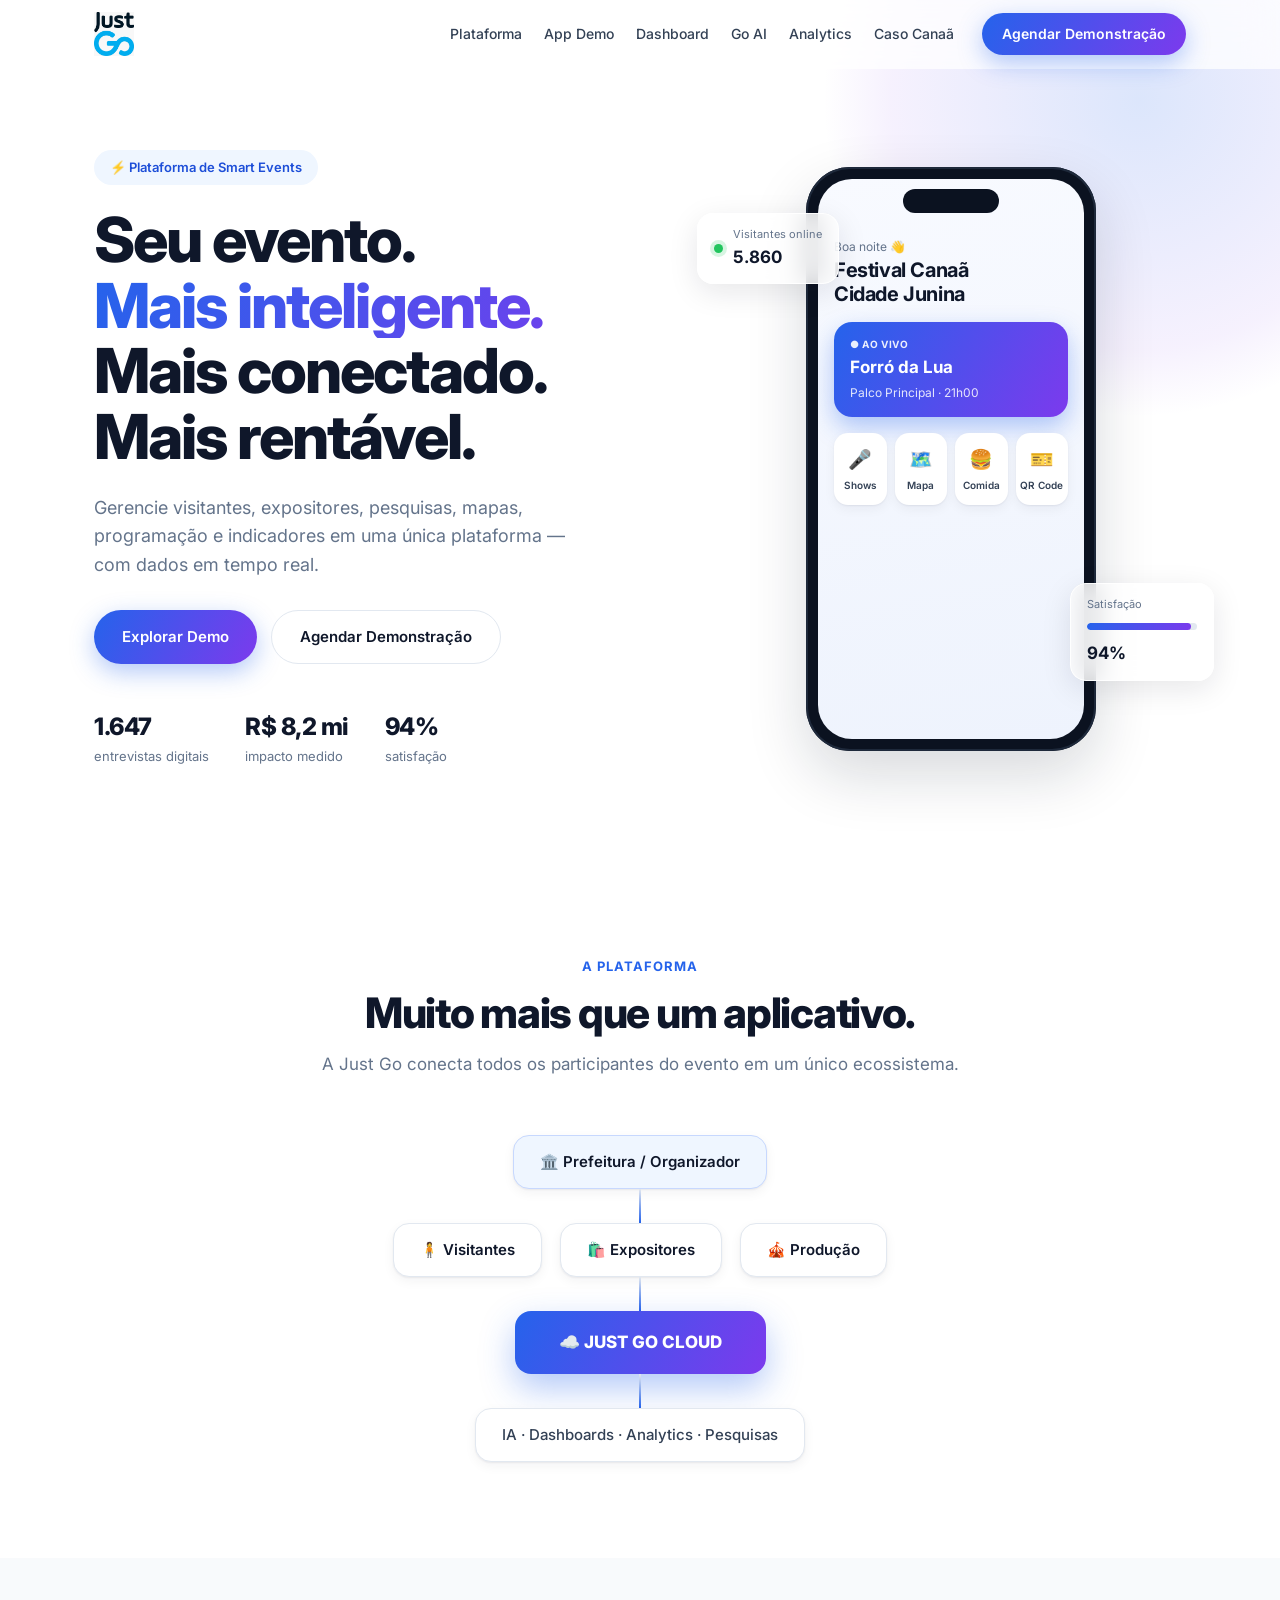
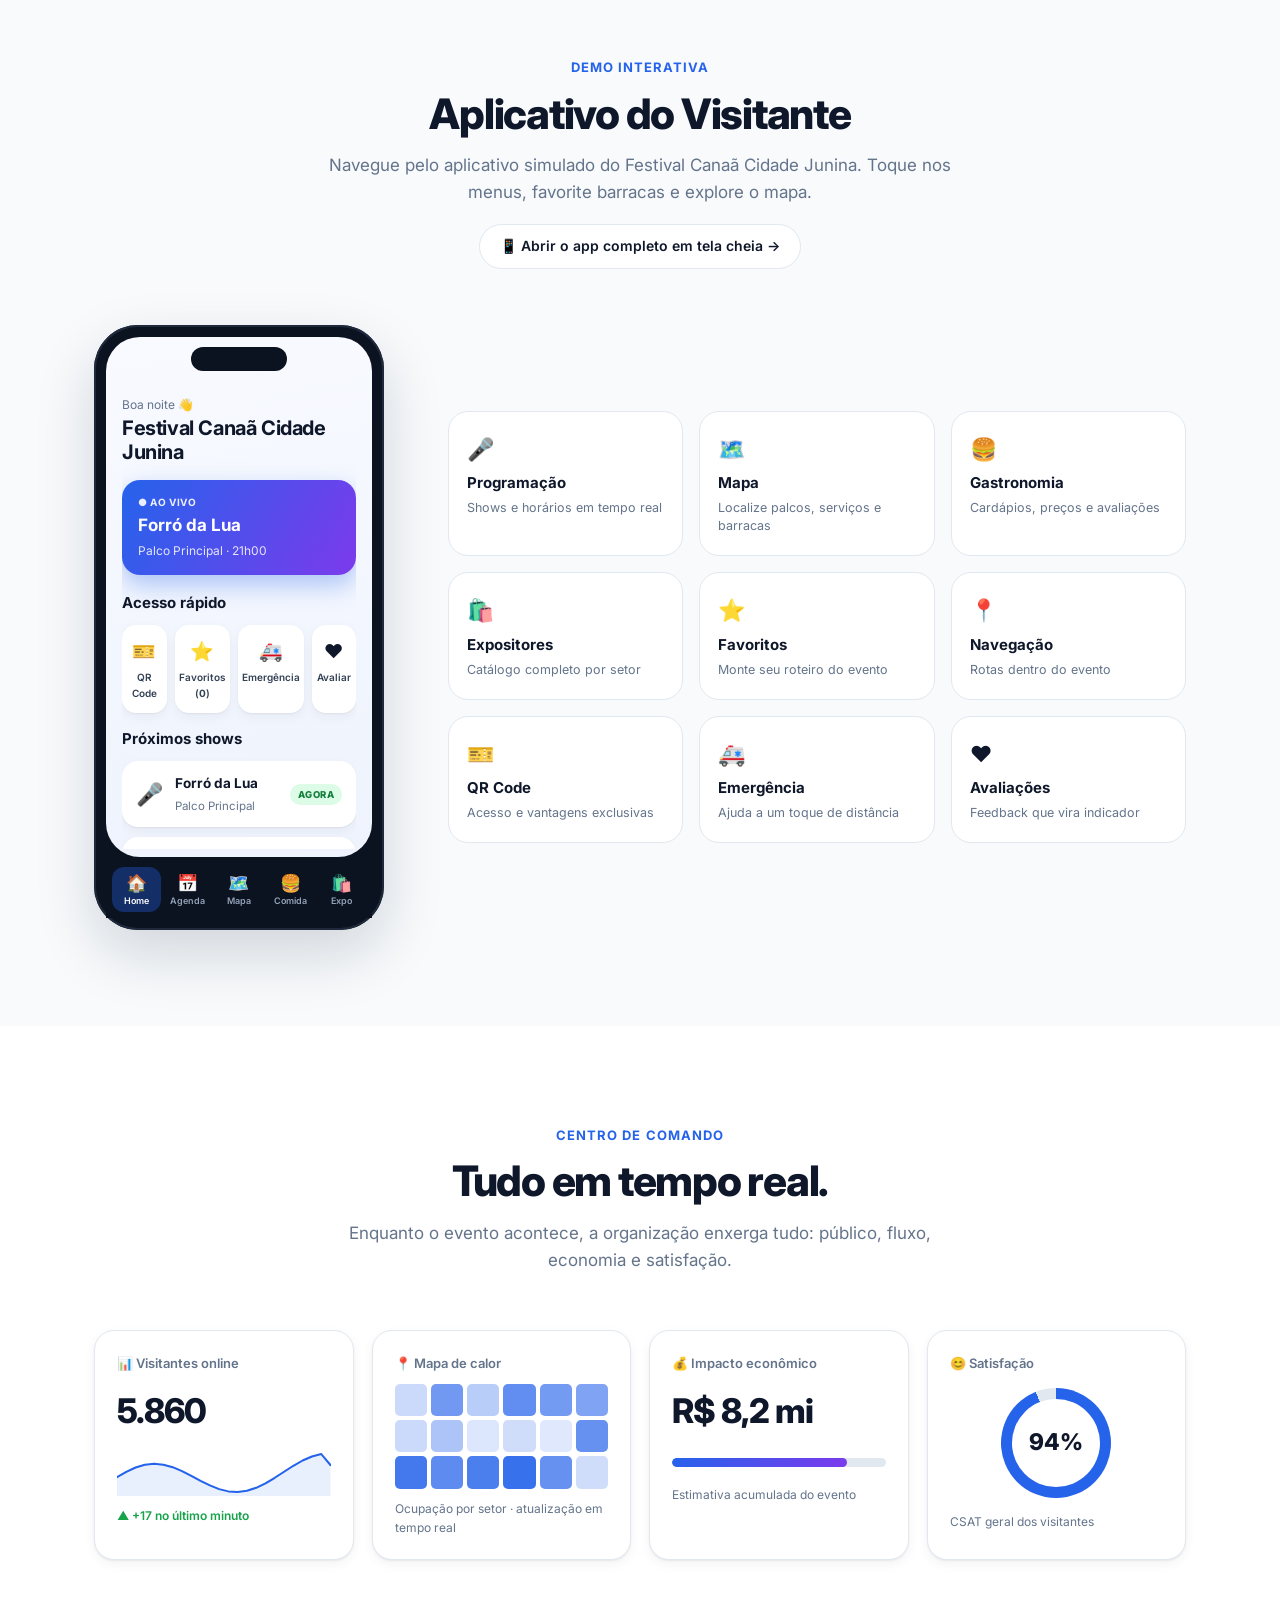
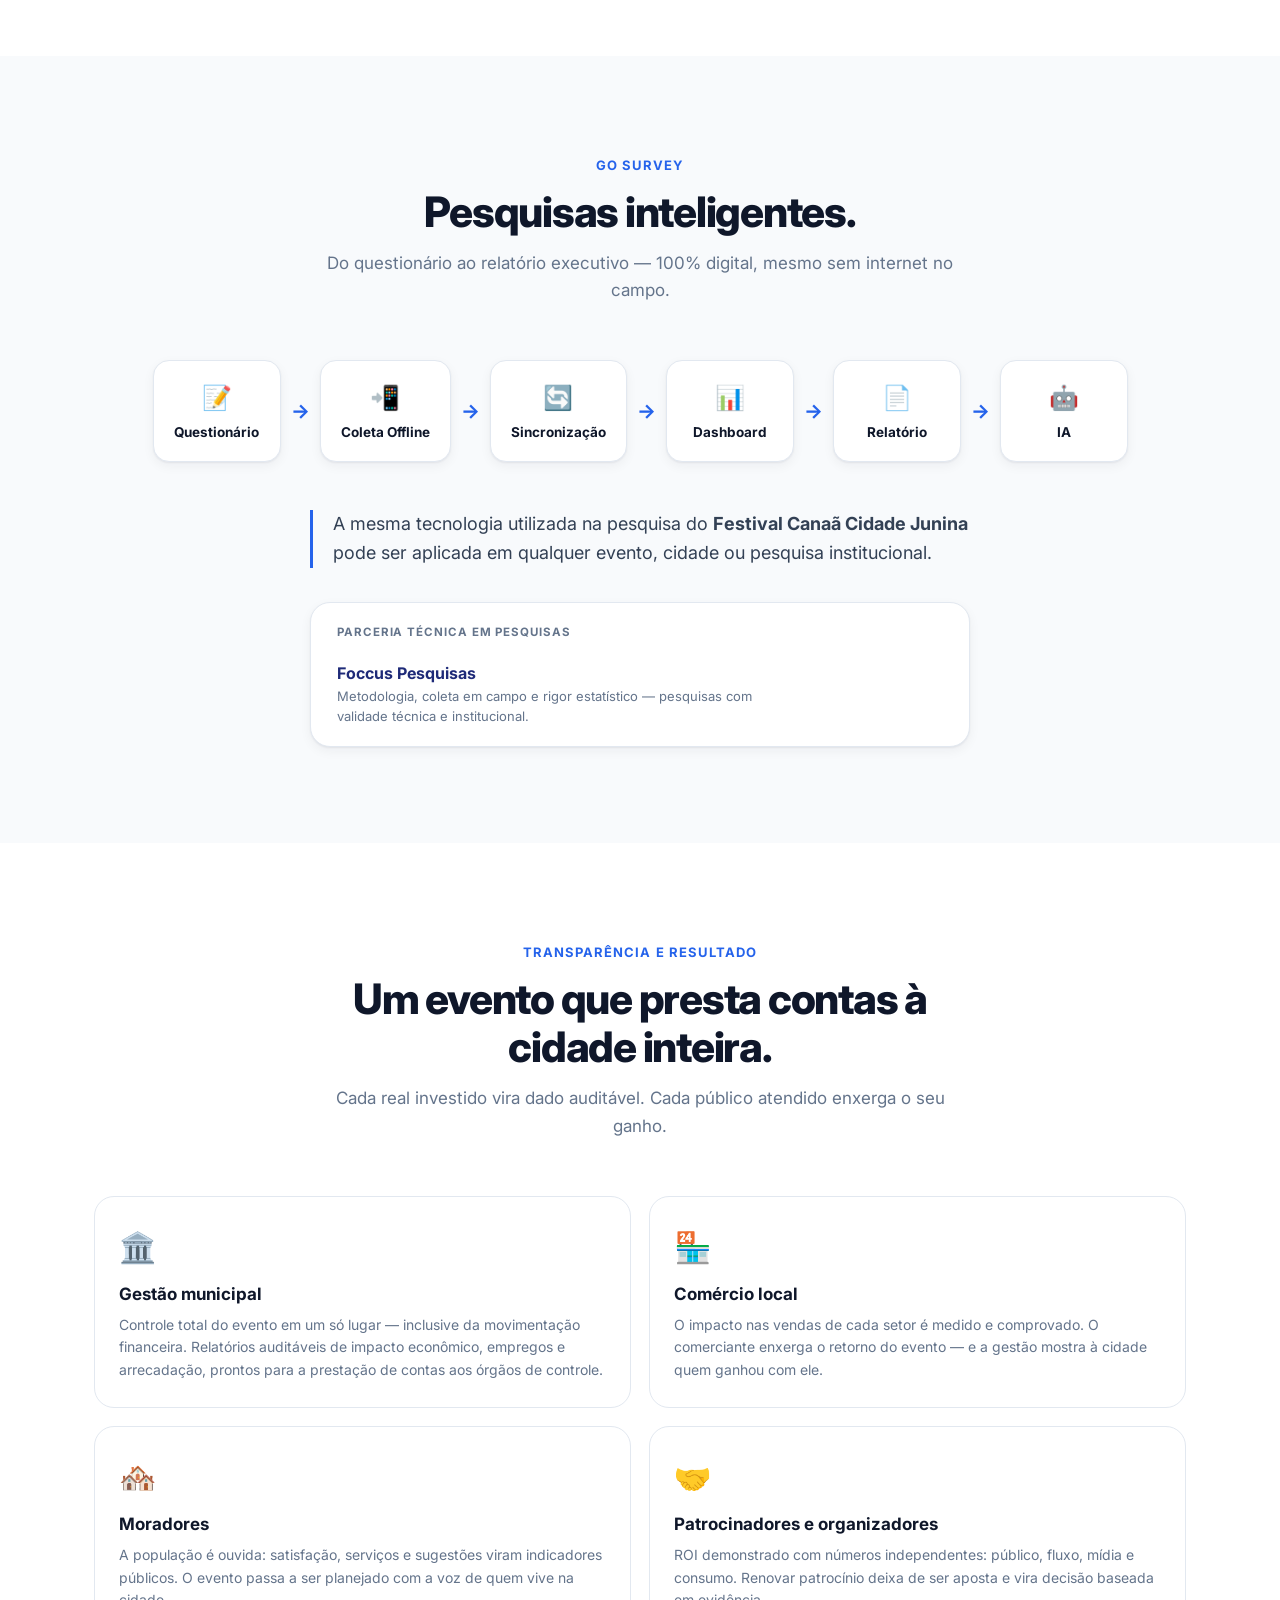
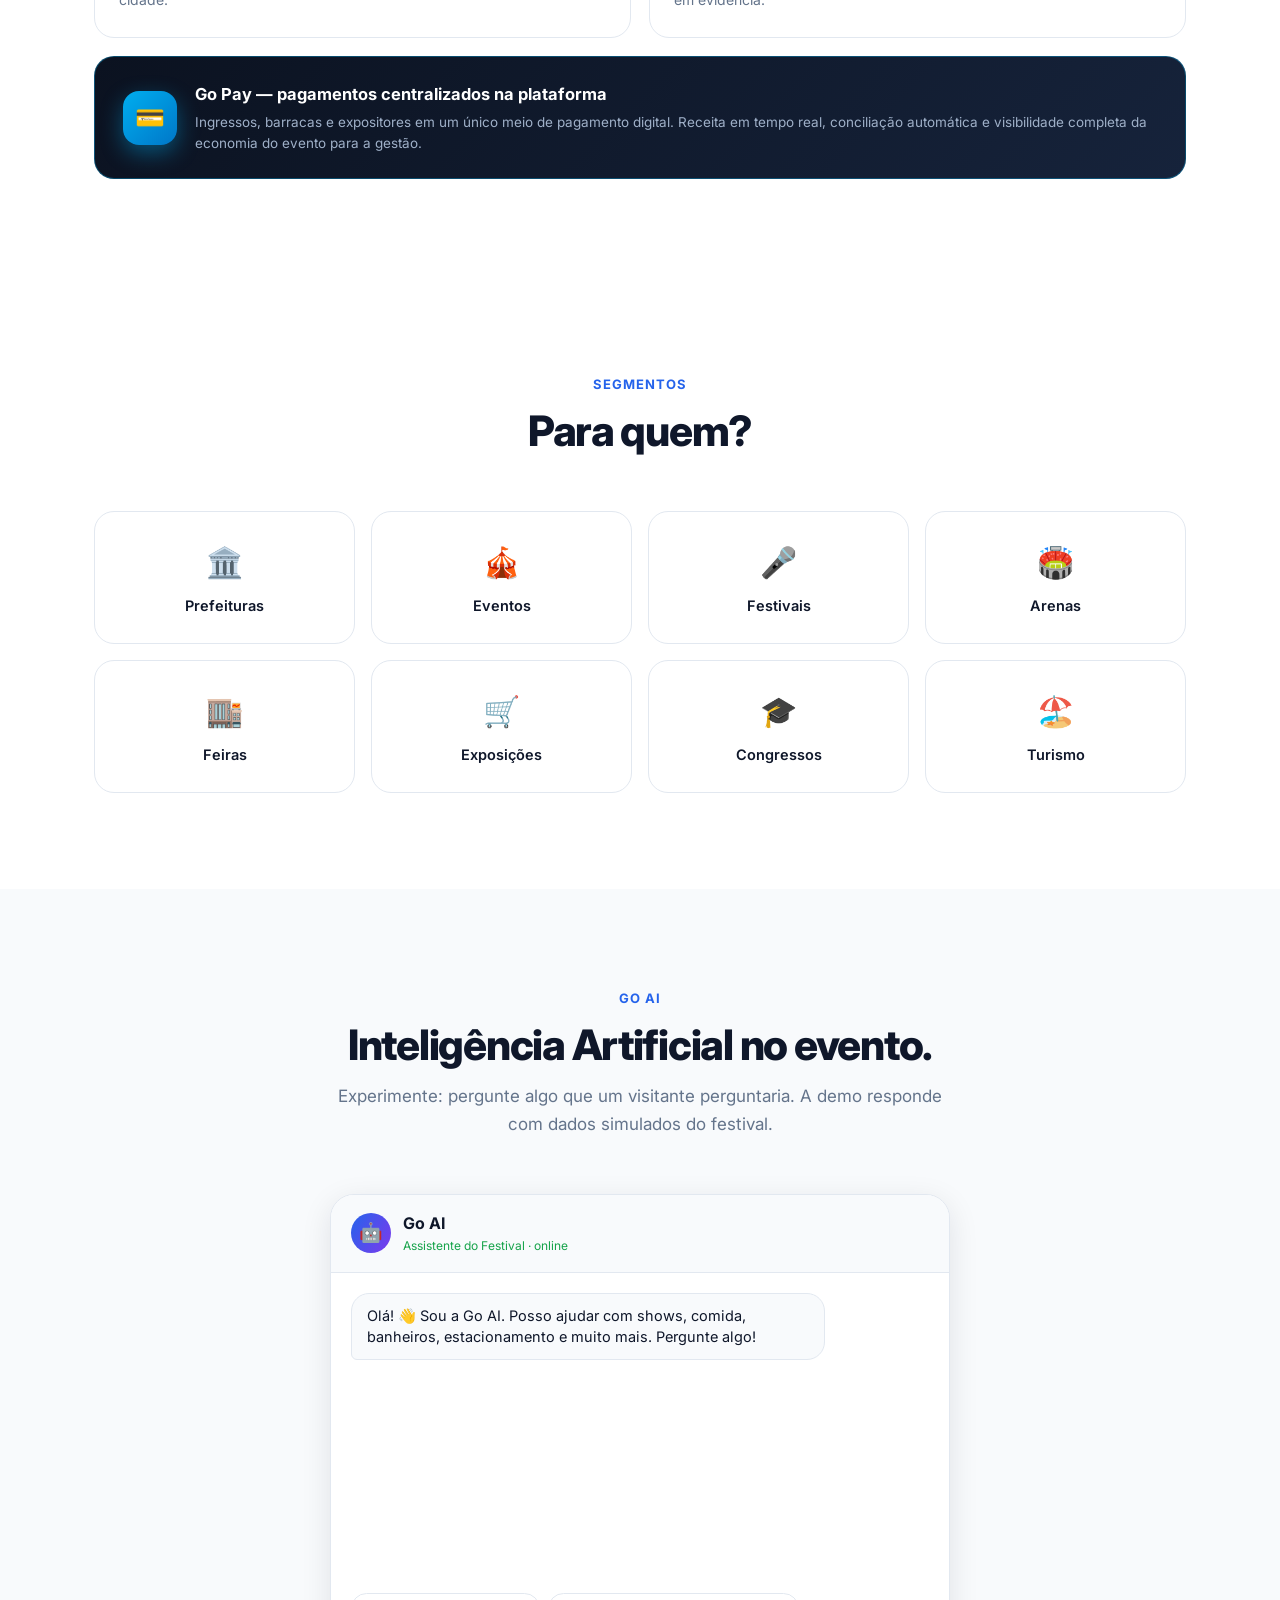
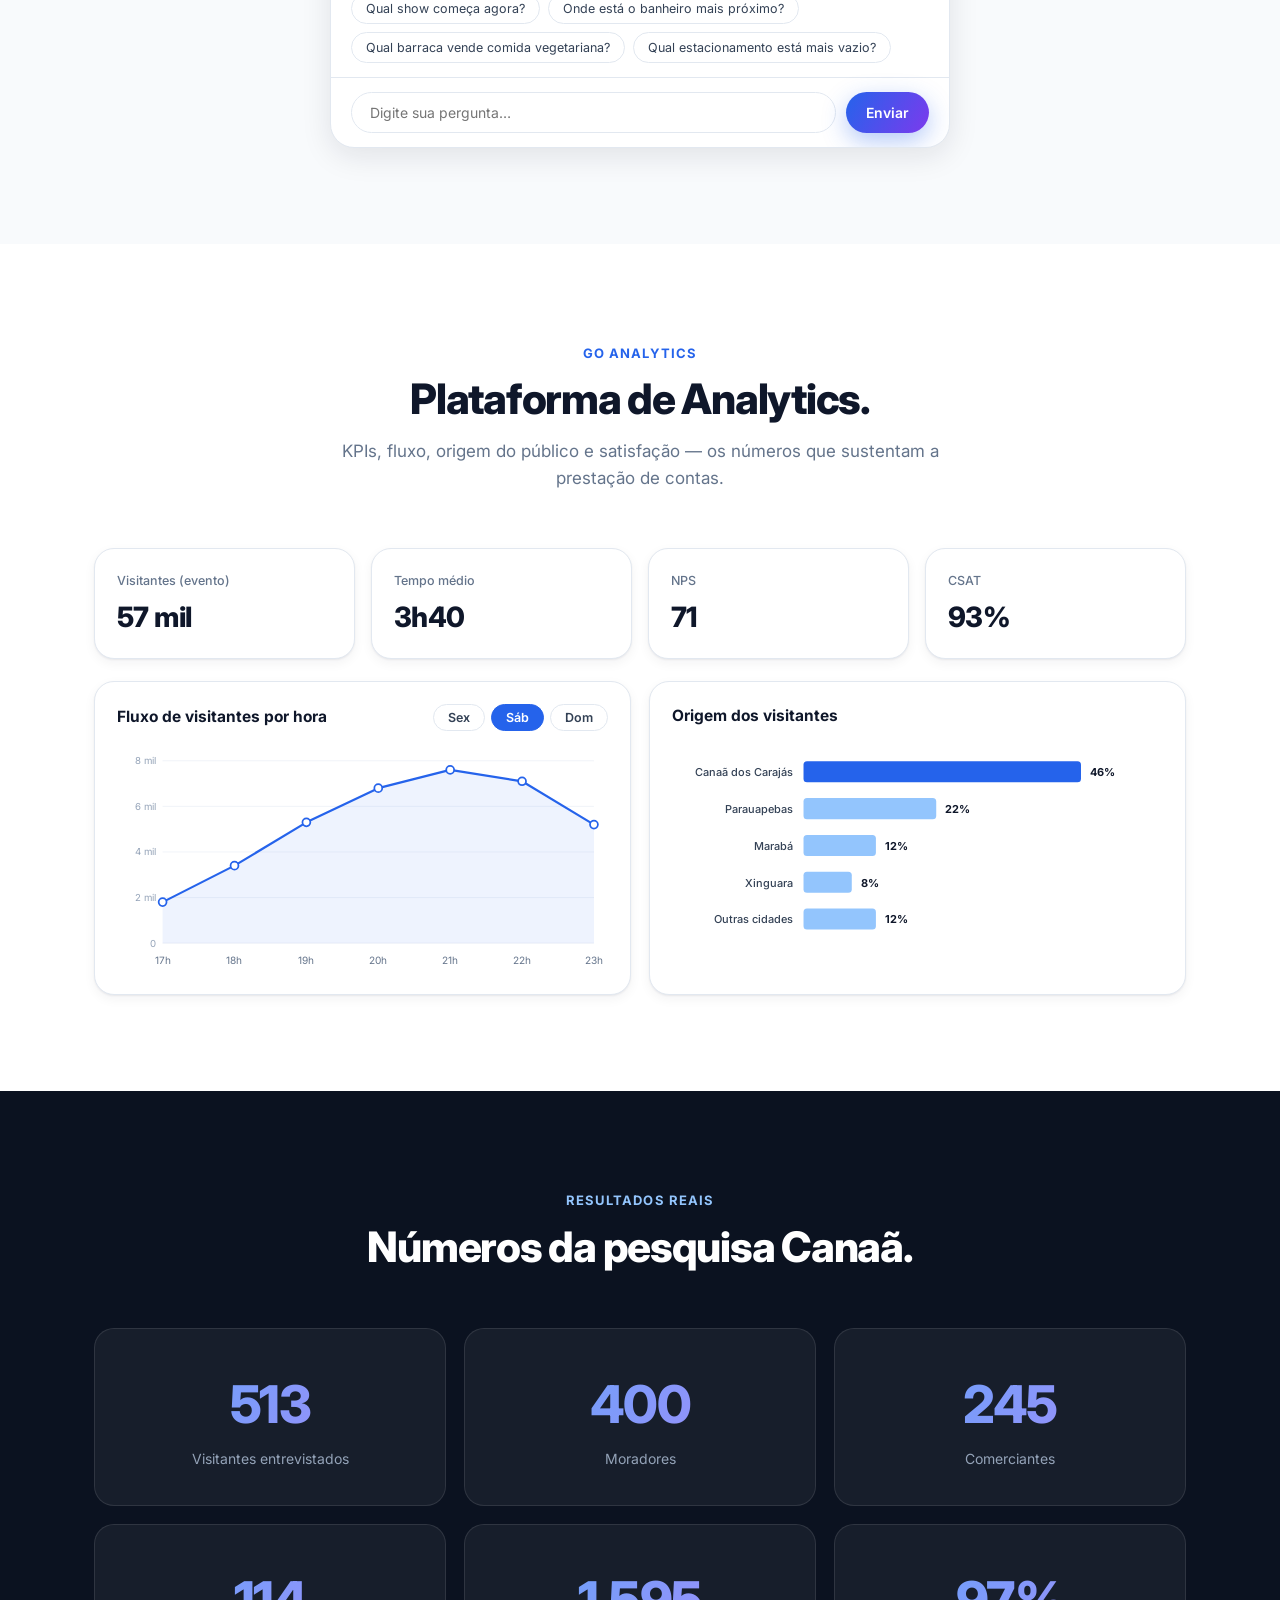
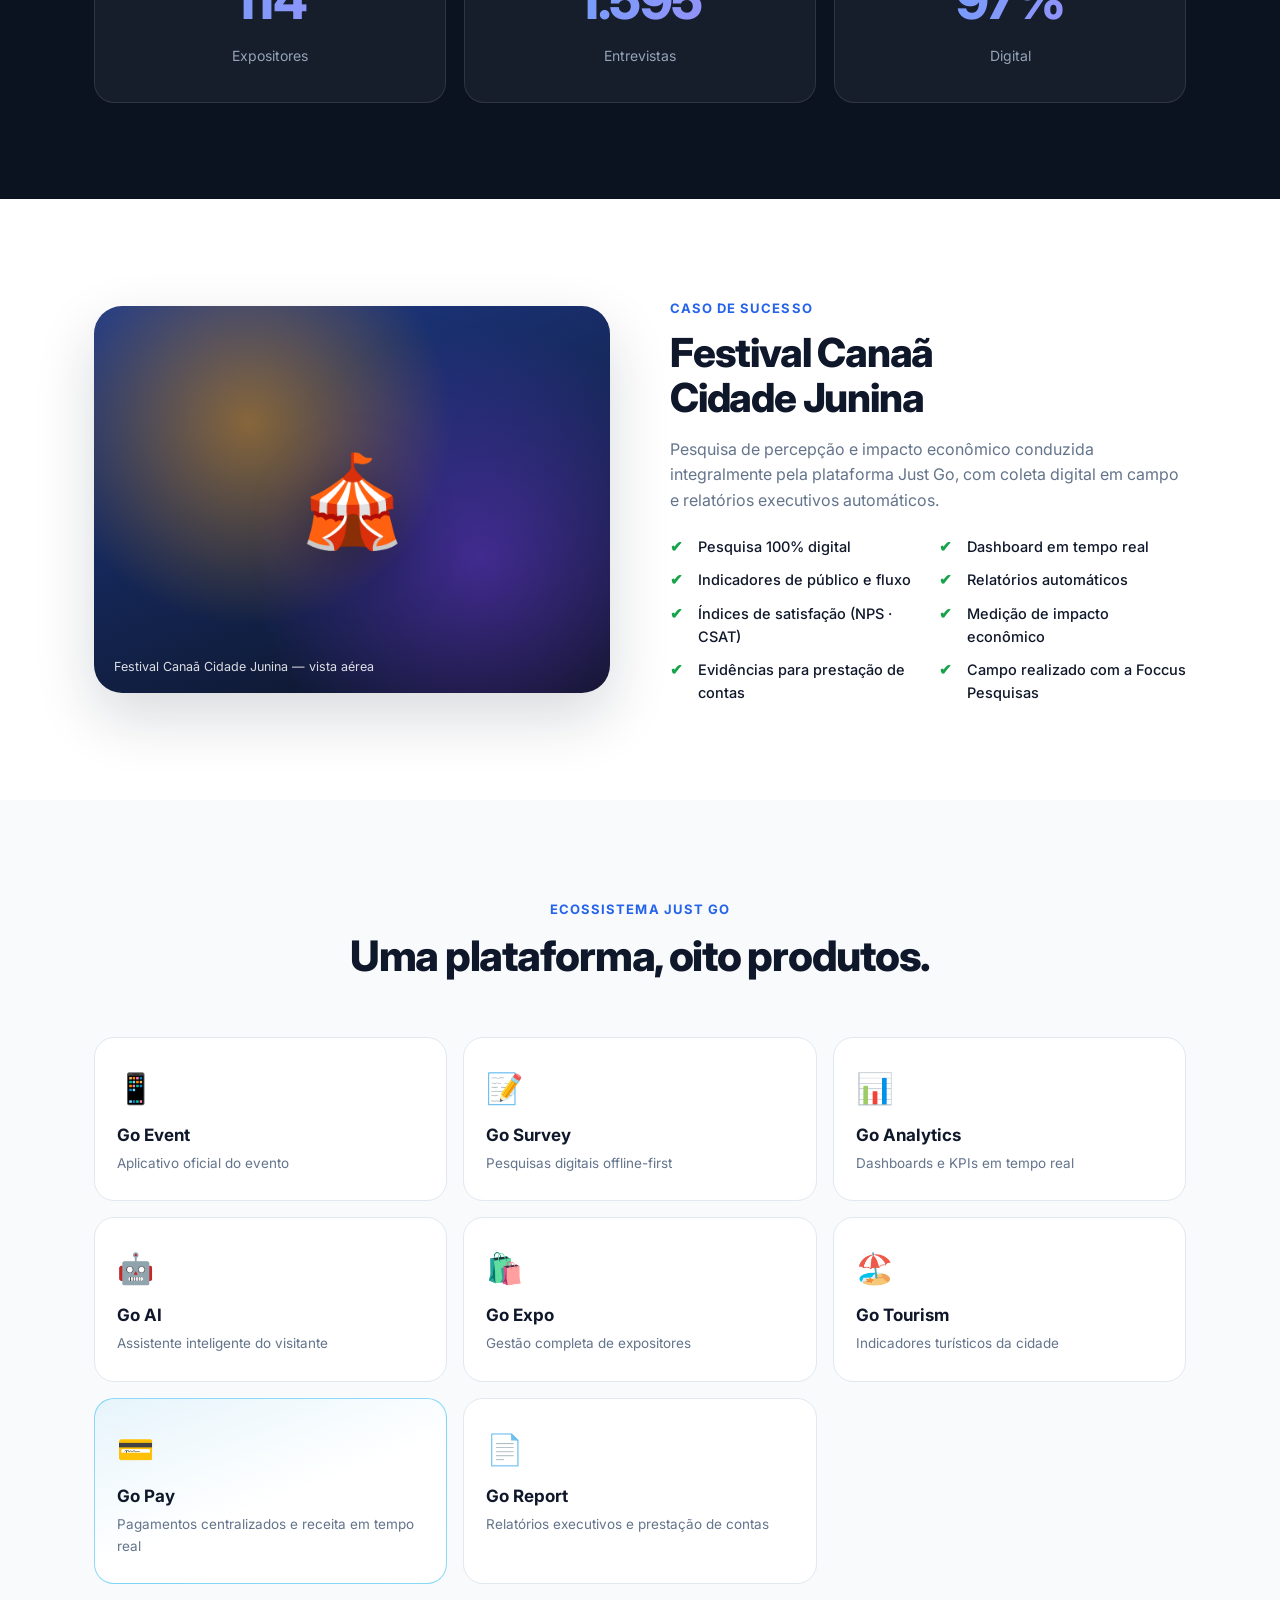
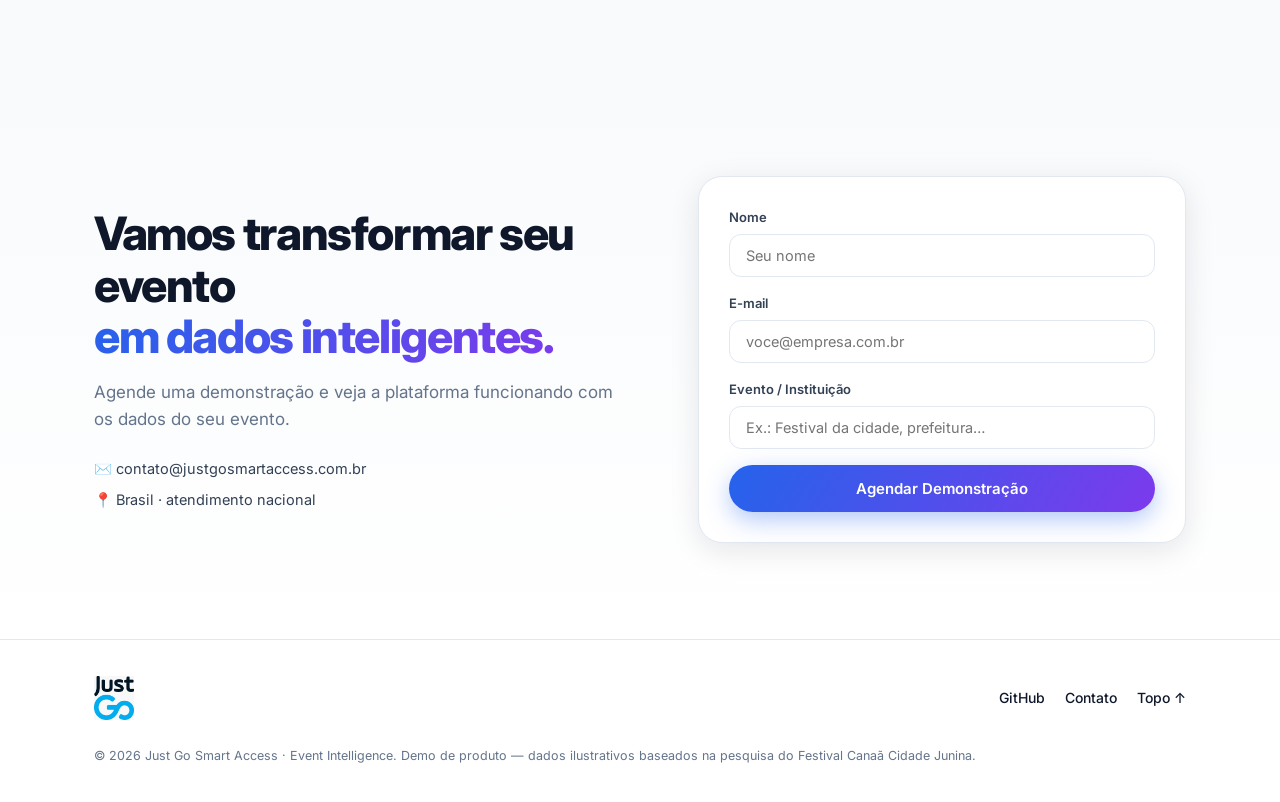
==== index.html @ 6b6797a5 "feat: marca original Just Go, parceria Foccus, secao de valor para a cidade e Go Pay - Logo original" ====
<!DOCTYPE html>
<html lang="pt-BR">
<head>
  <meta charset="UTF-8" />
  <meta name="viewport" content="width=device-width, initial-scale=1.0" />
  <title>Just Go — Plataforma de Event Intelligence</title>
  <meta name="description" content="A Just Go transforma eventos em inteligência para decisão: aplicativo do visitante, pesquisas em campo, dashboards em tempo real, IA e relatórios executivos." />
  <meta property="og:title" content="Just Go — Event Intelligence" />
  <meta property="og:description" content="Seu evento. Mais inteligente. Mais conectado. Mais rentável." />
  <link rel="icon" href="data:image/svg+xml,<svg xmlns='http://www.w3.org/2000/svg' viewBox='0 0 100 100'><rect width='100' height='100' rx='22' fill='%232563EB'/><text x='50' y='68' font-size='52' font-family='Arial' font-weight='bold' fill='white' text-anchor='middle'>JG</text></svg>" />
  <link rel="preconnect" href="https://fonts.googleapis.com" />
  <link rel="preconnect" href="https://fonts.gstatic.com" crossorigin />
  <link href="https://fonts.googleapis.com/css2?family=Inter:wght@400;500;600;700;800;900&display=swap" rel="stylesheet" />
  <link rel="stylesheet" href="css/styles.css?v=2" />
</head>
<body>

  <!-- ══════════ NAVBAR ══════════ -->
  <header class="navbar" id="navbar">
    <div class="container nav-inner">
      <a href="#inicio" class="brand">
        <img src="assets/logo-justgo.jpg" alt="Just Go" class="brand-logo" />
      </a>
      <nav class="nav-links" id="navLinks">
        <a href="#plataforma">Plataforma</a>
        <a href="#app-demo">App Demo</a>
        <a href="#dashboard">Dashboard</a>
        <a href="#go-ai">Go AI</a>
        <a href="#analytics">Analytics</a>
        <a href="#caso">Caso Canaã</a>
      </nav>
      <a href="#contato" class="btn btn-primary btn-sm nav-cta">Agendar Demonstração</a>
      <button class="nav-toggle" id="navToggle" aria-label="Abrir menu">
        <span></span><span></span><span></span>
      </button>
    </div>
  </header>

  <!-- ══════════ HERO ══════════ -->
  <section class="hero" id="inicio">
    <div class="hero-glow"></div>
    <div class="container hero-grid">
      <div class="hero-copy">
        <div class="badge reveal">⚡ Plataforma de Smart Events</div>
        <h1 class="hero-title">
          <span class="reveal d1">Seu evento.</span>
          <span class="reveal d2 grad-text">Mais inteligente.</span>
          <span class="reveal d3">Mais conectado.</span>
          <span class="reveal d4">Mais rentável.</span>
        </h1>
        <p class="hero-sub reveal d5">
          Gerencie visitantes, expositores, pesquisas, mapas, programação e
          indicadores em uma única plataforma — com dados em tempo real.
        </p>
        <div class="hero-actions reveal d6">
          <a href="#app-demo" class="btn btn-primary">Explorar Demo</a>
          <a href="#contato" class="btn btn-ghost">Agendar Demonstração</a>
        </div>
        <div class="hero-proof reveal d7">
          <div><strong data-count="1647">0</strong><span>entrevistas digitais</span></div>
          <div><strong>R$&nbsp;8,2&nbsp;mi</strong><span>impacto medido</span></div>
          <div><strong data-count="94" data-suffix="%">0</strong><span>satisfação</span></div>
        </div>
      </div>

      <div class="hero-visual reveal d3">
        <div class="float-card fc-1">
          <span class="fc-dot"></span>
          <div><small>Visitantes online</small><strong id="heroLive">5.843</strong></div>
        </div>
        <div class="float-card fc-2">
          <small>Satisfação</small>
          <div class="fc-bar"><i style="width:94%"></i></div>
          <strong>94%</strong>
        </div>
        <!-- Phone preview (estático no hero; o funcional fica na seção demo) -->
        <div class="phone phone-hero">
          <div class="phone-notch"></div>
          <div class="phone-screen">
            <div class="ps-header">
              <small>Boa noite 👋</small>
              <h4>Festival Canaã<br/>Cidade Junina</h4>
            </div>
            <div class="ps-now">
              <span class="live-pill">● AO VIVO</span>
              <strong>Forró da Lua</strong>
              <small>Palco Principal · 21h00</small>
            </div>
            <div class="ps-tiles">
              <div>🎤<span>Shows</span></div>
              <div>🗺️<span>Mapa</span></div>
              <div>🍔<span>Comida</span></div>
              <div>🎫<span>QR&nbsp;Code</span></div>
            </div>
          </div>
        </div>
      </div>
    </div>
  </section>

  <!-- ══════════ ECOSSISTEMA / CONEXÃO ══════════ -->
  <section class="section" id="plataforma">
    <div class="container">
      <div class="section-head reveal">
        <span class="eyebrow">A plataforma</span>
        <h2>Muito mais que um aplicativo.</h2>
        <p>A Just Go conecta todos os participantes do evento em um único ecossistema.</p>
      </div>
      <div class="eco-diagram reveal">
        <div class="eco-node eco-top">🏛️ Prefeitura / Organizador</div>
        <div class="eco-line-v"></div>
        <div class="eco-row">
          <div class="eco-node">🧍 Visitantes</div>
          <div class="eco-node">🛍️ Expositores</div>
          <div class="eco-node">🎪 Produção</div>
        </div>
        <div class="eco-line-v"></div>
        <div class="eco-node eco-cloud">☁️ JUST GO CLOUD</div>
        <div class="eco-line-v"></div>
        <div class="eco-node eco-out">IA · Dashboards · Analytics · Pesquisas</div>
      </div>
    </div>
  </section>

  <!-- ══════════ APP DEMO ══════════ -->
  <section class="section section-alt" id="app-demo">
    <div class="container">
      <div class="section-head reveal">
        <span class="eyebrow">Demo interativa</span>
        <h2>Aplicativo do Visitante</h2>
        <p>Navegue pelo aplicativo simulado do Festival Canaã Cidade Junina. Toque nos menus, favorite barracas e explore o mapa.</p>
        <a href="app/" class="btn btn-ghost btn-sm" style="margin-top:18px">📱 Abrir o app completo em tela cheia →</a>
      </div>

      <div class="appdemo-grid">
        <div class="phone phone-demo reveal">
          <div class="phone-notch"></div>
          <div class="phone-screen" id="appScreen"><!-- telas renderizadas via JS --></div>
          <nav class="phone-tabbar" id="appTabbar">
            <button data-screen="home" class="active">🏠<span>Home</span></button>
            <button data-screen="agenda">📅<span>Agenda</span></button>
            <button data-screen="mapa">🗺️<span>Mapa</span></button>
            <button data-screen="comida">🍔<span>Comida</span></button>
            <button data-screen="expo">🛍️<span>Expo</span></button>
          </nav>
        </div>

        <div class="feature-grid reveal">
          <div class="feature-card">🎤<strong>Programação</strong><span>Shows e horários em tempo real</span></div>
          <div class="feature-card">🗺️<strong>Mapa</strong><span>Localize palcos, serviços e barracas</span></div>
          <div class="feature-card">🍔<strong>Gastronomia</strong><span>Cardápios, preços e avaliações</span></div>
          <div class="feature-card">🛍️<strong>Expositores</strong><span>Catálogo completo por setor</span></div>
          <div class="feature-card">⭐<strong>Favoritos</strong><span>Monte seu roteiro do evento</span></div>
          <div class="feature-card">📍<strong>Navegação</strong><span>Rotas dentro do evento</span></div>
          <div class="feature-card">🎫<strong>QR Code</strong><span>Acesso e vantagens exclusivas</span></div>
          <div class="feature-card">🚑<strong>Emergência</strong><span>Ajuda a um toque de distância</span></div>
          <div class="feature-card">❤️<strong>Avaliações</strong><span>Feedback que vira indicador</span></div>
        </div>
      </div>
    </div>
  </section>

  <!-- ══════════ DASHBOARD TEMPO REAL ══════════ -->
  <section class="section" id="dashboard">
    <div class="container">
      <div class="section-head reveal">
        <span class="eyebrow">Centro de comando</span>
        <h2>Tudo em tempo real.</h2>
        <p>Enquanto o evento acontece, a organização enxerga tudo: público, fluxo, economia e satisfação.</p>
      </div>
      <div class="dash-grid">
        <div class="dash-card reveal">
          <div class="dash-label">📊 Visitantes online</div>
          <div class="dash-value"><span id="dashVisitors">5.843</span></div>
          <svg class="spark" id="sparkVisitors" viewBox="0 0 200 48" preserveAspectRatio="none" aria-hidden="true"></svg>
          <small class="dash-note up" id="dashTrend">▲ atualizando ao vivo</small>
        </div>
        <div class="dash-card reveal d1">
          <div class="dash-label">📍 Mapa de calor</div>
          <div class="heatmap" id="heatmap" role="img" aria-label="Mapa de calor de ocupação por setor"></div>
          <small class="dash-note">Ocupação por setor · atualização em tempo real</small>
        </div>
        <div class="dash-card reveal d2">
          <div class="dash-label">💰 Impacto econômico</div>
          <div class="dash-value">R$&nbsp;<span data-count="8.2" data-decimals="1">0</span>&nbsp;mi</div>
          <div class="fc-bar big"><i style="width:82%"></i></div>
          <small class="dash-note">Estimativa acumulada do evento</small>
        </div>
        <div class="dash-card reveal d3">
          <div class="dash-label">😊 Satisfação</div>
          <div class="ring" style="--pct:94"><span>94%</span></div>
          <small class="dash-note">CSAT geral dos visitantes</small>
        </div>
      </div>
    </div>
  </section>

  <!-- ══════════ PESQUISAS ══════════ -->
  <section class="section section-alt" id="pesquisas">
    <div class="container">
      <div class="section-head reveal">
        <span class="eyebrow">Go Survey</span>
        <h2>Pesquisas inteligentes.</h2>
        <p>Do questionário ao relatório executivo — 100% digital, mesmo sem internet no campo.</p>
      </div>
      <div class="flow reveal">
        <div class="flow-step">📝<strong>Questionário</strong></div>
        <div class="flow-arrow">→</div>
        <div class="flow-step">📲<strong>Coleta Offline</strong></div>
        <div class="flow-arrow">→</div>
        <div class="flow-step">🔄<strong>Sincronização</strong></div>
        <div class="flow-arrow">→</div>
        <div class="flow-step">📊<strong>Dashboard</strong></div>
        <div class="flow-arrow">→</div>
        <div class="flow-step">📄<strong>Relatório</strong></div>
        <div class="flow-arrow">→</div>
        <div class="flow-step">🤖<strong>IA</strong></div>
      </div>
      <p class="quote reveal">
        A mesma tecnologia utilizada na pesquisa do <strong>Festival Canaã Cidade Junina</strong>
        pode ser aplicada em qualquer evento, cidade ou pesquisa institucional.
      </p>
      <div class="partner-badge reveal">
        <span class="pb-label">Parceria técnica em pesquisas</span>
        <img src="assets/logo-foccus.png" alt="Foccus Pesquisas" class="pb-logo"
             onerror="this.style.display='none'" />
        <div class="pb-text">
          <strong>Foccus Pesquisas</strong>
          <small>Metodologia, coleta em campo e rigor estatístico — pesquisas com validade técnica e institucional.</small>
        </div>
      </div>
    </div>
  </section>

  <!-- ══════════ VALOR PARA A CIDADE ══════════ -->
  <section class="section" id="valor-cidade">
    <div class="container">
      <div class="section-head reveal">
        <span class="eyebrow">Transparência e resultado</span>
        <h2>Um evento que presta contas à cidade inteira.</h2>
        <p>Cada real investido vira dado auditável. Cada público atendido enxerga o seu ganho.</p>
      </div>
      <div class="value-grid">
        <div class="value-card reveal">
          <span>🏛️</span>
          <strong>Gestão municipal</strong>
          <p>Controle total do evento em um só lugar — inclusive da movimentação financeira. Relatórios auditáveis de impacto econômico, empregos e arrecadação, prontos para a prestação de contas aos órgãos de controle.</p>
        </div>
        <div class="value-card reveal d1">
          <span>🏪</span>
          <strong>Comércio local</strong>
          <p>O impacto nas vendas de cada setor é medido e comprovado. O comerciante enxerga o retorno do evento — e a gestão mostra à cidade quem ganhou com ele.</p>
        </div>
        <div class="value-card reveal d2">
          <span>🏘️</span>
          <strong>Moradores</strong>
          <p>A população é ouvida: satisfação, serviços e sugestões viram indicadores públicos. O evento passa a ser planejado com a voz de quem vive na cidade.</p>
        </div>
        <div class="value-card reveal d3">
          <span>🤝</span>
          <strong>Patrocinadores e organizadores</strong>
          <p>ROI demonstrado com números independentes: público, fluxo, mídia e consumo. Renovar patrocínio deixa de ser aposta e vira decisão baseada em evidência.</p>
        </div>
      </div>
      <div class="gopay-strip reveal">
        <div class="gopay-icon">💳</div>
        <div>
          <strong>Go Pay — pagamentos centralizados na plataforma</strong>
          <p>Ingressos, barracas e expositores em um único meio de pagamento digital. Receita em tempo real, conciliação automática e visibilidade completa da economia do evento para a gestão.</p>
        </div>
      </div>
    </div>
  </section>

  <!-- ══════════ PARA QUEM ══════════ -->
  <section class="section" id="segmentos">
    <div class="container">
      <div class="section-head reveal">
        <span class="eyebrow">Segmentos</span>
        <h2>Para quem?</h2>
      </div>
      <div class="seg-grid reveal">
        <div class="seg-card">🏛️<span>Prefeituras</span></div>
        <div class="seg-card">🎪<span>Eventos</span></div>
        <div class="seg-card">🎤<span>Festivais</span></div>
        <div class="seg-card">🏟️<span>Arenas</span></div>
        <div class="seg-card">🏬<span>Feiras</span></div>
        <div class="seg-card">🛒<span>Exposições</span></div>
        <div class="seg-card">🎓<span>Congressos</span></div>
        <div class="seg-card">🏖️<span>Turismo</span></div>
      </div>
    </div>
  </section>

  <!-- ══════════ GO AI ══════════ -->
  <section class="section section-alt" id="go-ai">
    <div class="container">
      <div class="section-head reveal">
        <span class="eyebrow">Go AI</span>
        <h2>Inteligência Artificial no evento.</h2>
        <p>Experimente: pergunte algo que um visitante perguntaria. A demo responde com dados simulados do festival.</p>
      </div>
      <div class="chat reveal" aria-live="polite">
        <div class="chat-header">
          <span class="chat-avatar">🤖</span>
          <div><strong>Go AI</strong><small>Assistente do Festival · online</small></div>
        </div>
        <div class="chat-body" id="chatBody">
          <div class="msg bot">Olá! 👋 Sou a Go AI. Posso ajudar com shows, comida, banheiros, estacionamento e muito mais. Pergunte algo!</div>
        </div>
        <div class="chat-chips" id="chatChips">
          <button>Qual show começa agora?</button>
          <button>Onde está o banheiro mais próximo?</button>
          <button>Qual barraca vende comida vegetariana?</button>
          <button>Qual estacionamento está mais vazio?</button>
        </div>
        <form class="chat-input" id="chatForm">
          <input type="text" id="chatText" placeholder="Digite sua pergunta…" autocomplete="off" />
          <button type="submit" class="btn btn-primary btn-sm">Enviar</button>
        </form>
      </div>
    </div>
  </section>

  <!-- ══════════ ANALYTICS ══════════ -->
  <section class="section" id="analytics">
    <div class="container">
      <div class="section-head reveal">
        <span class="eyebrow">Go Analytics</span>
        <h2>Plataforma de Analytics.</h2>
        <p>KPIs, fluxo, origem do público e satisfação — os números que sustentam a prestação de contas.</p>
      </div>

      <div class="kpi-row reveal">
        <div class="kpi"><small>Visitantes (evento)</small><strong data-count="58" data-suffix=" mil">0</strong></div>
        <div class="kpi"><small>Tempo médio</small><strong>3h40</strong></div>
        <div class="kpi"><small>NPS</small><strong data-count="72">0</strong></div>
        <div class="kpi"><small>CSAT</small><strong data-count="94" data-suffix="%">0</strong></div>
      </div>

      <div class="charts-grid">
        <div class="chart-card reveal">
          <div class="chart-head">
            <h3>Fluxo de visitantes por hora</h3>
            <div class="filter-row" id="flowFilters">
              <button data-day="sex">Sex</button>
              <button data-day="sab" class="active">Sáb</button>
              <button data-day="dom">Dom</button>
            </div>
          </div>
          <div class="chart-wrap"><svg id="flowChart" viewBox="0 0 560 260" role="img" aria-label="Gráfico de linha do fluxo de visitantes por hora"></svg></div>
        </div>
        <div class="chart-card reveal d1">
          <div class="chart-head"><h3>Origem dos visitantes</h3></div>
          <div class="chart-wrap"><svg id="originChart" viewBox="0 0 560 260" role="img" aria-label="Gráfico de barras da origem dos visitantes"></svg></div>
        </div>
      </div>
      <div class="chart-tooltip" id="chartTip" hidden></div>
    </div>
  </section>

  <!-- ══════════ NÚMEROS ══════════ -->
  <section class="section section-dark" id="resultados">
    <div class="container">
      <div class="section-head reveal">
        <span class="eyebrow light">Resultados reais</span>
        <h2>Números da pesquisa Canaã.</h2>
      </div>
      <div class="num-grid">
        <div class="num reveal"><strong data-count="530">0</strong><span>Visitantes entrevistados</span></div>
        <div class="num reveal d1"><strong data-count="413">0</strong><span>Moradores</span></div>
        <div class="num reveal d2"><strong data-count="253">0</strong><span>Comerciantes</span></div>
        <div class="num reveal d3"><strong data-count="118">0</strong><span>Expositores</span></div>
        <div class="num reveal d4"><strong data-count="1647">0</strong><span>Entrevistas</span></div>
        <div class="num reveal d5"><strong data-count="100" data-suffix="%">0</strong><span>Digital</span></div>
      </div>
    </div>
  </section>

  <!-- ══════════ CASO DE SUCESSO ══════════ -->
  <section class="section" id="caso">
    <div class="container case-grid">
      <div class="case-visual reveal">
        <div class="case-photo">
          <span>🎪</span>
          <em>Festival Canaã Cidade Junina — vista aérea</em>
        </div>
      </div>
      <div class="case-copy reveal d1">
        <span class="eyebrow">Caso de sucesso</span>
        <h2>Festival Canaã<br/>Cidade Junina</h2>
        <p>Pesquisa de percepção e impacto econômico conduzida integralmente pela plataforma Just Go, com coleta digital em campo e relatórios executivos automáticos.</p>
        <ul class="check-list">
          <li>Pesquisa 100% digital</li>
          <li>Dashboard em tempo real</li>
          <li>Indicadores de público e fluxo</li>
          <li>Relatórios automáticos</li>
          <li>Índices de satisfação (NPS · CSAT)</li>
          <li>Medição de impacto econômico</li>
          <li>Evidências para prestação de contas</li>
          <li>Campo realizado com a Foccus Pesquisas</li>
        </ul>
      </div>
    </div>
  </section>

  <!-- ══════════ ECOSSISTEMA DE PRODUTOS ══════════ -->
  <section class="section section-alt" id="ecossistema">
    <div class="container">
      <div class="section-head reveal">
        <span class="eyebrow">Ecossistema Just Go</span>
        <h2>Uma plataforma, oito produtos.</h2>
      </div>
      <div class="prod-grid reveal">
        <div class="prod-card"><span>📱</span><strong>Go Event</strong><p>Aplicativo oficial do evento</p></div>
        <div class="prod-card"><span>📝</span><strong>Go Survey</strong><p>Pesquisas digitais offline-first</p></div>
        <div class="prod-card"><span>📊</span><strong>Go Analytics</strong><p>Dashboards e KPIs em tempo real</p></div>
        <div class="prod-card"><span>🤖</span><strong>Go AI</strong><p>Assistente inteligente do visitante</p></div>
        <div class="prod-card"><span>🛍️</span><strong>Go Expo</strong><p>Gestão completa de expositores</p></div>
        <div class="prod-card"><span>🏖️</span><strong>Go Tourism</strong><p>Indicadores turísticos da cidade</p></div>
        <div class="prod-card gopay"><span>💳</span><strong>Go Pay</strong><p>Pagamentos centralizados e receita em tempo real</p></div>
        <div class="prod-card"><span>📄</span><strong>Go Report</strong><p>Relatórios executivos e prestação de contas</p></div>
      </div>
    </div>
  </section>

  <!-- ══════════ CTA FINAL / CONTATO ══════════ -->
  <section class="section cta-final" id="contato">
    <div class="container cta-grid">
      <div class="reveal">
        <h2>Vamos transformar seu evento<br/><span class="grad-text">em dados inteligentes.</span></h2>
        <p>Agende uma demonstração e veja a plataforma funcionando com os dados do seu evento.</p>
        <div class="cta-contacts">
          <span>✉️ contato@justgosmartaccess.com.br</span>
          <span>📍 Brasil · atendimento nacional</span>
        </div>
      </div>
      <form class="lead-form reveal d1" id="leadForm">
        <label>Nome<input type="text" name="nome" required placeholder="Seu nome" /></label>
        <label>E-mail<input type="email" name="email" required placeholder="voce@empresa.com.br" /></label>
        <label>Evento / Instituição<input type="text" name="evento" placeholder="Ex.: Festival da cidade, prefeitura…" /></label>
        <button type="submit" class="btn btn-primary btn-block">Agendar Demonstração</button>
        <p class="form-ok" id="formOk" hidden>✅ Recebido! Entraremos em contato em breve. <em>(demo — nenhum dado foi enviado)</em></p>
      </form>
    </div>
  </section>

  <footer class="footer">
    <div class="container footer-inner">
      <div class="brand">
        <img src="assets/logo-justgo.jpg" alt="Just Go" class="brand-logo" />
      </div>
      <nav>
        <a href="https://github.com/danielsmartaccess" target="_blank" rel="noopener">GitHub</a>
        <a href="#contato">Contato</a>
        <a href="#inicio">Topo ↑</a>
      </nav>
      <small>© 2026 Just Go Smart Access · Event Intelligence. Demo de produto — dados ilustrativos baseados na pesquisa do Festival Canaã Cidade Junina.</small>
    </div>
  </footer>

  <script src="js/app.js?v=2"></script>
</body>
</html>
---- css/styles.css ----
/* ══════════════════════════════════════════════════
   JUST GO — Landing-Demo · Design System
   Inspiração: Apple · Stripe · Linear · Vercel
   ══════════════════════════════════════════════════ */

:root {
  --blue: #2563eb;
  --blue-dark: #1d4ed8;
  --blue-soft: #eff6ff;
  --violet: #7c3aed;
  --teal: #0d9488;
  --amber: #f59e0b;
  --ink: #0f172a;
  --ink-2: #334155;
  --muted: #64748b;
  --line: #e2e8f0;
  --surface: #ffffff;
  --surface-alt: #f8fafc;
  --grad: linear-gradient(120deg, #2563eb, #7c3aed);
  --radius: 20px;
  --shadow-sm: 0 1px 2px rgba(15, 23, 42, .06), 0 4px 12px rgba(15, 23, 42, .05);
  --shadow-md: 0 8px 30px rgba(15, 23, 42, .1);
  --shadow-lg: 0 24px 60px rgba(15, 23, 42, .16);
  --font: "Inter", -apple-system, "Segoe UI", Roboto, sans-serif;
}

* { margin: 0; padding: 0; box-sizing: border-box; }
html { scroll-behavior: smooth; }
body {
  font-family: var(--font);
  color: var(--ink);
  background: var(--surface);
  line-height: 1.6;
  -webkit-font-smoothing: antialiased;
  overflow-x: hidden;
}
img, svg { max-width: 100%; }
a { color: inherit; text-decoration: none; }
button { font-family: inherit; cursor: pointer; }

.container { max-width: 1140px; margin: 0 auto; padding: 0 24px; }

/* ── Reveal on scroll ── */
.reveal { opacity: 0; transform: translateY(26px); transition: opacity .7s ease, transform .7s ease; }
.reveal.in { opacity: 1; transform: none; }
.d1 { transition-delay: .08s; } .d2 { transition-delay: .16s; }
.d3 { transition-delay: .24s; } .d4 { transition-delay: .32s; }
.d5 { transition-delay: .40s; } .d6 { transition-delay: .48s; }
.d7 { transition-delay: .56s; }

/* ── Buttons ── */
.btn {
  display: inline-flex; align-items: center; justify-content: center;
  padding: 14px 28px; border-radius: 999px; border: 0;
  font-weight: 600; font-size: 15px; transition: .25s;
}
.btn-primary { background: var(--grad); color: #fff; box-shadow: 0 8px 24px rgba(37, 99, 235, .35); }
.btn-primary:hover { transform: translateY(-2px); box-shadow: 0 12px 32px rgba(37, 99, 235, .45); }
.btn-ghost { background: #fff; color: var(--ink); border: 1px solid var(--line); }
.btn-ghost:hover { border-color: var(--blue); color: var(--blue); }
.btn-sm { padding: 10px 20px; font-size: 14px; }
.btn-block { width: 100%; }

.grad-text { background: var(--grad); -webkit-background-clip: text; background-clip: text; color: transparent; }

/* ══════════ NAVBAR ══════════ */
.navbar {
  position: fixed; inset: 0 0 auto 0; z-index: 100;
  background: rgba(255, 255, 255, .75);
  backdrop-filter: blur(16px); -webkit-backdrop-filter: blur(16px);
  border-bottom: 1px solid transparent;
  transition: .3s;
}
.navbar.scrolled { border-bottom-color: var(--line); box-shadow: var(--shadow-sm); }
.nav-inner { display: flex; align-items: center; gap: 28px; height: 68px; }
.brand { display: flex; align-items: center; gap: 10px; font-weight: 800; font-size: 18px; }
.brand-logo { height: 44px; width: auto; display: block; mix-blend-mode: multiply; }
.brand-mark {
  width: 36px; height: 36px; border-radius: 10px; background: var(--grad);
  color: #fff; display: grid; place-items: center; font-size: 14px; font-weight: 800;
}
.nav-links { display: flex; gap: 22px; margin-left: auto; }
.nav-links a { font-size: 14px; font-weight: 500; color: var(--ink-2); transition: .2s; }
.nav-links a:hover { color: var(--blue); }
.nav-toggle { display: none; background: none; border: 0; flex-direction: column; gap: 5px; padding: 6px; }
.nav-toggle span { width: 22px; height: 2px; background: var(--ink); border-radius: 2px; }

/* ══════════ HERO ══════════ */
.hero { position: relative; padding: 150px 0 90px; overflow: hidden; }
.hero-glow {
  position: absolute; top: -220px; right: -180px; width: 640px; height: 640px;
  background: radial-gradient(circle, rgba(37, 99, 235, .16), rgba(124, 58, 237, .07) 55%, transparent 70%);
  border-radius: 50%; pointer-events: none;
}
.hero-grid { display: grid; grid-template-columns: 1.1fr .9fr; gap: 48px; align-items: center; }
.badge {
  display: inline-block; padding: 7px 16px; border-radius: 999px;
  background: var(--blue-soft); color: var(--blue-dark);
  font-size: 13px; font-weight: 600; margin-bottom: 22px;
}
.hero-title { font-size: clamp(38px, 5.4vw, 62px); line-height: 1.06; font-weight: 800; letter-spacing: -.03em; }
.hero-title span { display: block; }
.hero-sub { margin: 24px 0 30px; font-size: 18px; color: var(--muted); max-width: 480px; }
.hero-actions { display: flex; gap: 14px; flex-wrap: wrap; }
.hero-proof { display: flex; gap: 36px; margin-top: 44px; }
.hero-proof div { display: flex; flex-direction: column; }
.hero-proof strong { font-size: 24px; font-weight: 800; letter-spacing: -.02em; }
.hero-proof span { font-size: 13px; color: var(--muted); }

.hero-visual { position: relative; display: flex; justify-content: center; }

/* ── Floating glass cards ── */
.float-card {
  position: absolute; z-index: 3; background: rgba(255, 255, 255, .8);
  backdrop-filter: blur(12px); border: 1px solid rgba(255, 255, 255, .9);
  border-radius: 16px; padding: 12px 16px; box-shadow: var(--shadow-md);
  display: flex; align-items: center; gap: 10px; font-size: 13px;
  animation: floaty 5s ease-in-out infinite;
}
.float-card small { color: var(--muted); display: block; font-size: 11px; }
.float-card strong { font-size: 17px; }
.fc-1 { top: 8%; left: -4%; }
.fc-2 { bottom: 12%; right: -6%; flex-direction: column; align-items: flex-start; animation-delay: 1.2s; }
.fc-dot { width: 9px; height: 9px; border-radius: 50%; background: #22c55e; box-shadow: 0 0 0 4px rgba(34, 197, 94, .18); }
.fc-bar { width: 110px; height: 7px; border-radius: 99px; background: var(--line); overflow: hidden; }
.fc-bar i { display: block; height: 100%; border-radius: 99px; background: var(--grad); }
.fc-bar.big { width: 100%; height: 9px; margin: 10px 0 8px; }
@keyframes floaty { 0%, 100% { transform: translateY(0); } 50% { transform: translateY(-10px); } }

/* ══════════ PHONE MOCKUP ══════════ */
.phone {
  width: 290px; border-radius: 44px; background: #0b1220; padding: 12px;
  box-shadow: var(--shadow-lg), inset 0 0 0 2px #1e293b; position: relative; z-index: 2;
}
.phone-notch {
  position: absolute; top: 22px; left: 50%; transform: translateX(-50%);
  width: 96px; height: 24px; background: #0b1220; border-radius: 99px; z-index: 5;
}
.phone-screen {
  border-radius: 34px; background: linear-gradient(170deg, #f8faff, #eef3fd);
  height: 560px; overflow: hidden; display: flex; flex-direction: column;
  padding: 54px 16px 16px; position: relative;
}
.phone-hero .phone-screen { pointer-events: none; }

.ps-header small { color: var(--muted); font-size: 12px; }
.ps-header h4 { font-size: 20px; line-height: 1.2; letter-spacing: -.02em; }
.ps-now {
  margin: 16px 0; padding: 14px 16px; border-radius: 18px; color: #fff;
  background: var(--grad); box-shadow: 0 10px 24px rgba(37, 99, 235, .35);
  display: flex; flex-direction: column; gap: 2px;
}
.live-pill { font-size: 10px; font-weight: 700; letter-spacing: .06em; opacity: .9; }
.ps-now strong { font-size: 17px; }
.ps-now small { font-size: 12px; opacity: .85; }
.ps-tiles { display: grid; grid-template-columns: repeat(4, 1fr); gap: 8px; }
.ps-tiles div {
  background: #fff; border-radius: 14px; padding: 12px 4px; text-align: center;
  font-size: 19px; box-shadow: var(--shadow-sm); display: flex; flex-direction: column; gap: 2px;
}
.ps-tiles span { font-size: 10px; font-weight: 600; color: var(--ink-2); }

/* ── Phone demo (funcional) ── */
.phone-demo { margin: 0 auto; }
.phone-demo .phone-screen { height: 520px; padding-bottom: 8px; }
.phone-tabbar {
  display: grid; grid-template-columns: repeat(5, 1fr); gap: 2px;
  background: #0b1220; padding: 10px 6px 6px;
}
.phone-tabbar button {
  background: none; border: 0; color: #94a3b8; font-size: 17px;
  display: flex; flex-direction: column; align-items: center; gap: 2px;
  padding: 6px 0; border-radius: 12px; transition: .2s;
}
.phone-tabbar button span { font-size: 9px; font-weight: 600; }
.phone-tabbar button.active { color: #fff; background: rgba(37, 99, 235, .35); }

.app-screen-inner { overflow-y: auto; flex: 1; animation: screenIn .35s ease; }
@keyframes screenIn { from { opacity: 0; transform: translateX(14px); } to { opacity: 1; transform: none; } }

.app-list-item {
  background: #fff; border-radius: 16px; padding: 12px 14px; margin-bottom: 10px;
  box-shadow: var(--shadow-sm); display: flex; align-items: center; gap: 12px; font-size: 13px;
}
.app-list-item .ico { font-size: 22px; }
.app-list-item strong { display: block; font-size: 13.5px; }
.app-list-item small { color: var(--muted); font-size: 11.5px; }
.app-list-item .grow { flex: 1; }
.badge-now {
  background: #dcfce7; color: #15803d; font-size: 9.5px; font-weight: 800;
  padding: 3px 8px; border-radius: 99px; letter-spacing: .04em;
}
.badge-time { background: var(--blue-soft); color: var(--blue-dark); font-size: 10.5px; font-weight: 700; padding: 3px 8px; border-radius: 99px; }
.fav-btn { background: none; border: 0; font-size: 17px; filter: grayscale(1); opacity: .45; transition: .2s; }
.fav-btn.on { filter: none; opacity: 1; transform: scale(1.15); }
.app-section-title { font-size: 15px; font-weight: 700; margin: 4px 0 10px; }
.app-map { border-radius: 18px; overflow: hidden; box-shadow: var(--shadow-sm); background: #fff; }
.map-pin { cursor: pointer; transition: .2s; }
.map-pin:hover { transform: scale(1.1); }
.map-info {
  margin-top: 10px; background: #fff; border-radius: 14px; padding: 10px 14px;
  font-size: 12px; box-shadow: var(--shadow-sm); color: var(--ink-2);
}
.map-info strong { color: var(--ink); }

/* ══════════ SECTIONS ══════════ */
.section { padding: 96px 0; }
.section-alt { background: var(--surface-alt); }
.section-head { text-align: center; max-width: 640px; margin: 0 auto 56px; }
.eyebrow {
  display: inline-block; font-size: 13px; font-weight: 700; letter-spacing: .08em;
  text-transform: uppercase; color: var(--blue); margin-bottom: 12px;
}
.eyebrow.light { color: #93c5fd; }
.section-head h2 { font-size: clamp(28px, 3.6vw, 42px); font-weight: 800; letter-spacing: -.03em; line-height: 1.15; }
.section-head p { margin-top: 14px; color: var(--muted); font-size: 17px; }

/* ══════════ ECO DIAGRAM ══════════ */
.eco-diagram { display: flex; flex-direction: column; align-items: center; gap: 0; }
.eco-node {
  background: #fff; border: 1px solid var(--line); border-radius: 16px;
  padding: 14px 26px; font-weight: 600; font-size: 15px; box-shadow: var(--shadow-sm);
}
.eco-top { border-color: #c7d8fe; background: var(--blue-soft); }
.eco-cloud {
  background: var(--grad); color: #fff; border: 0; font-weight: 800;
  padding: 18px 44px; font-size: 17px; box-shadow: 0 14px 34px rgba(37, 99, 235, .35);
}
.eco-out { color: var(--ink-2); font-weight: 500; }
.eco-row { display: flex; gap: 18px; flex-wrap: wrap; justify-content: center; }
.eco-line-v { width: 2px; height: 34px; background: linear-gradient(var(--line), var(--blue)); }

/* ══════════ APP DEMO GRID ══════════ */
.appdemo-grid { display: grid; grid-template-columns: auto 1fr; gap: 64px; align-items: center; }
.feature-grid { display: grid; grid-template-columns: repeat(3, 1fr); gap: 16px; }
.feature-card {
  background: #fff; border: 1px solid var(--line); border-radius: var(--radius);
  padding: 20px 18px; font-size: 22px; transition: .25s;
  display: flex; flex-direction: column; gap: 4px;
}
.feature-card:hover { transform: translateY(-4px); box-shadow: var(--shadow-md); border-color: #c7d8fe; }
.feature-card strong { font-size: 15px; }
.feature-card span { font-size: 12.5px; color: var(--muted); line-height: 1.45; }

/* ══════════ DASHBOARD ══════════ */
.dash-grid { display: grid; grid-template-columns: repeat(4, 1fr); gap: 18px; }
.dash-card {
  background: #fff; border: 1px solid var(--line); border-radius: var(--radius);
  padding: 22px; display: flex; flex-direction: column; gap: 10px; box-shadow: var(--shadow-sm);
}
.dash-label { font-size: 13px; font-weight: 600; color: var(--muted); }
.dash-value { font-size: 34px; font-weight: 800; letter-spacing: -.03em; }
.dash-note { font-size: 12px; color: var(--muted); }
.dash-note.up { color: #16a34a; font-weight: 600; }
.spark { width: 100%; height: 48px; }

.heatmap { display: grid; grid-template-columns: repeat(6, 1fr); gap: 4px; }
.heatmap i { aspect-ratio: 1; border-radius: 5px; background: var(--blue); transition: opacity 1s ease; }

.ring {
  --pct: 94; width: 110px; height: 110px; border-radius: 50%; margin: 4px auto;
  background: conic-gradient(var(--blue) calc(var(--pct) * 1%), var(--line) 0);
  display: grid; place-items: center; position: relative;
}
.ring::before { content: ""; position: absolute; inset: 11px; border-radius: 50%; background: #fff; }
.ring span { position: relative; font-size: 23px; font-weight: 800; }

/* ══════════ FLOW ══════════ */
.flow { display: flex; align-items: stretch; justify-content: center; gap: 10px; flex-wrap: wrap; }
.flow-step {
  background: #fff; border: 1px solid var(--line); border-radius: 16px;
  padding: 18px 20px; text-align: center; font-size: 24px; min-width: 128px;
  display: flex; flex-direction: column; gap: 4px; box-shadow: var(--shadow-sm);
}
.flow-step strong { font-size: 13.5px; }
.flow-arrow { align-self: center; color: var(--blue); font-size: 20px; font-weight: 700; }
.quote {
  max-width: 660px; margin: 48px auto 0; text-align: center; font-size: 18px;
  color: var(--ink-2); border-left: 3px solid var(--blue); padding-left: 20px; text-align: left;
}

/* ══════════ PARCEIRO FOCCUS ══════════ */
.partner-badge {
  max-width: 660px; margin: 34px auto 0;
  background: #fff; border: 1px solid var(--line); border-radius: var(--radius);
  padding: 20px 26px; box-shadow: var(--shadow-sm);
  display: flex; align-items: center; gap: 20px; flex-wrap: wrap;
}
.pb-label {
  width: 100%; font-size: 11.5px; font-weight: 700; letter-spacing: .08em;
  text-transform: uppercase; color: var(--muted);
}
.pb-logo { height: 64px; width: auto; mix-blend-mode: multiply; }
.pb-text strong { display: block; font-size: 16px; color: #1e2a78; }
.pb-text small { color: var(--muted); font-size: 13px; line-height: 1.5; display: block; max-width: 420px; }

/* ══════════ VALOR PARA A CIDADE ══════════ */
.value-grid { display: grid; grid-template-columns: repeat(2, 1fr); gap: 18px; }
.value-card {
  background: #fff; border: 1px solid var(--line); border-radius: var(--radius);
  padding: 26px 24px; transition: .25s;
}
.value-card:hover { transform: translateY(-4px); box-shadow: var(--shadow-md); border-color: #c7d8fe; }
.value-card span { font-size: 30px; }
.value-card strong { display: block; font-size: 17px; margin: 10px 0 6px; }
.value-card p { font-size: 14px; color: var(--muted); line-height: 1.6; }
.gopay-strip {
  margin-top: 18px; border-radius: var(--radius); padding: 24px 28px;
  background: linear-gradient(135deg, #0b1220, #16233b);
  border: 1px solid rgba(0, 174, 239, .35);
  display: flex; gap: 18px; align-items: center; color: #fff;
}
.gopay-icon {
  width: 54px; height: 54px; border-radius: 16px; flex-shrink: 0;
  background: linear-gradient(135deg, #00aeef, #0077c8);
  display: grid; place-items: center; font-size: 24px;
  box-shadow: 0 8px 22px rgba(0, 174, 239, .4);
}
.gopay-strip strong { font-size: 16.5px; }
.gopay-strip p { color: #9fb0c8; font-size: 13.5px; margin-top: 4px; line-height: 1.55; }
.prod-card.gopay { border-color: rgba(0, 174, 239, .45); background: linear-gradient(160deg, rgba(0, 174, 239, .07), #fff 55%); }

/* ══════════ SEGMENTOS ══════════ */
.seg-grid { display: grid; grid-template-columns: repeat(4, 1fr); gap: 16px; }
.seg-card {
  background: #fff; border: 1px solid var(--line); border-radius: var(--radius);
  padding: 26px 12px; text-align: center; font-size: 30px; transition: .25s;
  display: flex; flex-direction: column; gap: 8px;
}
.seg-card span { font-size: 14.5px; font-weight: 600; }
.seg-card:hover { transform: translateY(-4px); box-shadow: var(--shadow-md); border-color: #c7d8fe; }

/* ══════════ CHAT GO AI ══════════ */
.chat {
  max-width: 620px; margin: 0 auto; background: #fff; border: 1px solid var(--line);
  border-radius: 24px; overflow: hidden; box-shadow: var(--shadow-md);
}
.chat-header {
  display: flex; align-items: center; gap: 12px; padding: 16px 20px;
  border-bottom: 1px solid var(--line); background: var(--surface-alt);
}
.chat-avatar {
  width: 40px; height: 40px; border-radius: 50%; background: var(--grad);
  display: grid; place-items: center; font-size: 19px;
}
.chat-header small { display: block; color: #16a34a; font-size: 12px; }
.chat-body { height: 320px; overflow-y: auto; padding: 20px; display: flex; flex-direction: column; gap: 12px; }
.msg {
  max-width: 82%; padding: 11px 15px; border-radius: 18px; font-size: 14.5px; line-height: 1.5;
  animation: msgIn .3s ease;
}
.msg.bot { background: var(--surface-alt); border: 1px solid var(--line); border-bottom-left-radius: 6px; align-self: flex-start; }
.msg.user { background: var(--blue); color: #fff; border-bottom-right-radius: 6px; align-self: flex-end; }
.msg.typing { color: var(--muted); font-style: italic; }
@keyframes msgIn { from { opacity: 0; transform: translateY(8px); } to { opacity: 1; transform: none; } }
.chat-chips { display: flex; gap: 8px; padding: 0 20px 14px; flex-wrap: wrap; }
.chat-chips button {
  border: 1px solid var(--line); background: #fff; border-radius: 999px;
  padding: 7px 14px; font-size: 12.5px; color: var(--ink-2); transition: .2s;
}
.chat-chips button:hover { border-color: var(--blue); color: var(--blue); background: var(--blue-soft); }
.chat-input { display: flex; gap: 10px; padding: 14px 20px; border-top: 1px solid var(--line); }
.chat-input input {
  flex: 1; border: 1px solid var(--line); border-radius: 999px; padding: 11px 18px;
  font-family: inherit; font-size: 14px; outline: none; transition: .2s;
}
.chat-input input:focus { border-color: var(--blue); box-shadow: 0 0 0 3px rgba(37, 99, 235, .12); }

/* ══════════ ANALYTICS ══════════ */
.kpi-row { display: grid; grid-template-columns: repeat(4, 1fr); gap: 16px; margin-bottom: 22px; }
.kpi {
  background: #fff; border: 1px solid var(--line); border-radius: var(--radius);
  padding: 18px 22px; box-shadow: var(--shadow-sm);
}
.kpi small { color: var(--muted); font-size: 12.5px; font-weight: 500; }
.kpi strong { display: block; font-size: 28px; font-weight: 800; letter-spacing: -.02em; margin-top: 2px; }

.charts-grid { display: grid; grid-template-columns: 1fr 1fr; gap: 18px; }
.chart-card {
  background: #fff; border: 1px solid var(--line); border-radius: var(--radius);
  padding: 22px; box-shadow: var(--shadow-sm);
}
.chart-head { display: flex; align-items: center; justify-content: space-between; gap: 12px; margin-bottom: 14px; flex-wrap: wrap; }
.chart-head h3 { font-size: 15.5px; font-weight: 700; }
.filter-row { display: flex; gap: 6px; }
.filter-row button {
  border: 1px solid var(--line); background: #fff; border-radius: 999px;
  padding: 5px 14px; font-size: 12.5px; font-weight: 600; color: var(--ink-2); transition: .2s;
}
.filter-row button.active { background: var(--blue); border-color: var(--blue); color: #fff; }
.chart-wrap { position: relative; }
.chart-wrap svg { width: 100%; height: auto; display: block; }
.chart-tooltip {
  position: fixed; z-index: 90; pointer-events: none;
  background: var(--ink); color: #fff; font-size: 12.5px; font-weight: 600;
  padding: 7px 12px; border-radius: 10px; box-shadow: var(--shadow-md);
  transform: translate(-50%, calc(-100% - 10px)); white-space: nowrap;
}

/* ══════════ NÚMEROS (dark) ══════════ */
.section-dark { background: #0b1220; color: #fff; }
.section-dark .section-head h2 { color: #fff; }
.num-grid { display: grid; grid-template-columns: repeat(3, 1fr); gap: 18px; }
.num {
  background: rgba(255, 255, 255, .05); border: 1px solid rgba(255, 255, 255, .1);
  border-radius: var(--radius); padding: 34px 24px; text-align: center;
}
.num strong { font-size: clamp(36px, 4.4vw, 52px); font-weight: 800; letter-spacing: -.03em; display: block; background: linear-gradient(120deg, #60a5fa, #a78bfa); -webkit-background-clip: text; background-clip: text; color: transparent; }
.num span { color: #94a3b8; font-size: 14px; }

/* ══════════ CASO ══════════ */
.case-grid { display: grid; grid-template-columns: 1fr 1fr; gap: 60px; align-items: center; }
.case-photo {
  aspect-ratio: 4/3; border-radius: 28px; overflow: hidden; position: relative;
  background:
    radial-gradient(circle at 30% 30%, rgba(245, 158, 11, .5), transparent 45%),
    radial-gradient(circle at 75% 65%, rgba(124, 58, 237, .45), transparent 50%),
    linear-gradient(160deg, #1e3a8a, #0b1220);
  display: grid; place-items: center; box-shadow: var(--shadow-lg);
}
.case-photo span { font-size: 90px; filter: drop-shadow(0 10px 30px rgba(0,0,0,.4)); }
.case-photo em {
  position: absolute; bottom: 16px; left: 20px; color: rgba(255,255,255,.85);
  font-size: 12.5px; font-style: normal;
}
.case-copy h2 { font-size: clamp(28px, 3.4vw, 40px); font-weight: 800; letter-spacing: -.03em; line-height: 1.12; margin-bottom: 16px; }
.case-copy p { color: var(--muted); margin-bottom: 22px; }
.check-list { list-style: none; display: grid; grid-template-columns: 1fr 1fr; gap: 10px 22px; }
.check-list li { font-size: 14.5px; font-weight: 500; padding-left: 28px; position: relative; }
.check-list li::before {
  content: "✔"; position: absolute; left: 0; top: 0;
  color: #16a34a; font-weight: 800;
}

/* ══════════ PRODUTOS ══════════ */
.prod-grid { display: grid; grid-template-columns: repeat(3, 1fr); gap: 16px; }
.prod-card {
  background: #fff; border: 1px solid var(--line); border-radius: var(--radius);
  padding: 26px 22px; transition: .25s;
}
.prod-card:hover { transform: translateY(-4px); box-shadow: var(--shadow-md); border-color: #c7d8fe; }
.prod-card span { font-size: 30px; }
.prod-card strong { display: block; font-size: 17px; margin: 10px 0 4px; }
.prod-card p { font-size: 13.5px; color: var(--muted); }

/* ══════════ CTA FINAL ══════════ */
.cta-final { background: linear-gradient(180deg, var(--surface-alt), #fff); }
.cta-grid { display: grid; grid-template-columns: 1.05fr .95fr; gap: 64px; align-items: center; }
.cta-grid h2 { font-size: clamp(30px, 4vw, 46px); font-weight: 800; letter-spacing: -.03em; line-height: 1.12; margin-bottom: 16px; }
.cta-grid p { color: var(--muted); font-size: 17px; margin-bottom: 24px; }
.cta-contacts { display: flex; flex-direction: column; gap: 8px; font-size: 14.5px; color: var(--ink-2); }
.lead-form {
  background: #fff; border: 1px solid var(--line); border-radius: 24px;
  padding: 30px; box-shadow: var(--shadow-md); display: flex; flex-direction: column; gap: 16px;
}
.lead-form label { font-size: 13px; font-weight: 600; color: var(--ink-2); display: flex; flex-direction: column; gap: 6px; }
.lead-form input {
  border: 1px solid var(--line); border-radius: 12px; padding: 12px 16px;
  font-family: inherit; font-size: 14.5px; outline: none; transition: .2s;
}
.lead-form input:focus { border-color: var(--blue); box-shadow: 0 0 0 3px rgba(37, 99, 235, .12); }
.form-ok { font-size: 13.5px; color: #15803d; background: #dcfce7; padding: 10px 14px; border-radius: 12px; }
.form-ok em { color: #4d7c0f; }

/* ══════════ FOOTER ══════════ */
.footer { border-top: 1px solid var(--line); padding: 36px 0; }
.footer-inner { display: flex; align-items: center; gap: 26px; flex-wrap: wrap; }
.footer nav { display: flex; gap: 20px; margin-left: auto; font-size: 14px; font-weight: 500; }
.footer nav a:hover { color: var(--blue); }
.footer small { width: 100%; color: var(--muted); font-size: 12.5px; }

/* ══════════ RESPONSIVO ══════════ */
@media (max-width: 980px) {
  .hero-grid, .appdemo-grid, .case-grid, .cta-grid { grid-template-columns: 1fr; }
  .hero { padding-top: 120px; }
  .hero-visual { margin-top: 30px; }
  .fc-1 { left: 0; } .fc-2 { right: 0; }
  .dash-grid { grid-template-columns: 1fr 1fr; }
  .charts-grid { grid-template-columns: 1fr; }
  .kpi-row { grid-template-columns: 1fr 1fr; }
  .num-grid { grid-template-columns: 1fr 1fr; }
  .feature-grid { grid-template-columns: repeat(3, 1fr); }
  .seg-grid { grid-template-columns: repeat(2, 1fr); }
  .prod-grid { grid-template-columns: 1fr 1fr; }
  .value-grid { grid-template-columns: 1fr; }
}
@media (max-width: 720px) {
  .nav-links, .nav-cta { display: none; }
  .nav-toggle { display: flex; margin-left: auto; }
  .nav-links.open {
    display: flex; position: absolute; top: 68px; left: 0; right: 0;
    flex-direction: column; background: #fff; padding: 20px 24px;
    border-bottom: 1px solid var(--line); box-shadow: var(--shadow-md); gap: 16px;
  }
  .feature-grid { grid-template-columns: 1fr 1fr; }
  .prod-grid, .dash-grid, .num-grid { grid-template-columns: 1fr; }
  .hero-proof { gap: 22px; flex-wrap: wrap; }
  .section { padding: 68px 0; }
  .gopay-strip { flex-direction: column; align-items: flex-start; }
  .flow-arrow { display: none; }
  .flow-step { min-width: 44%; }
}
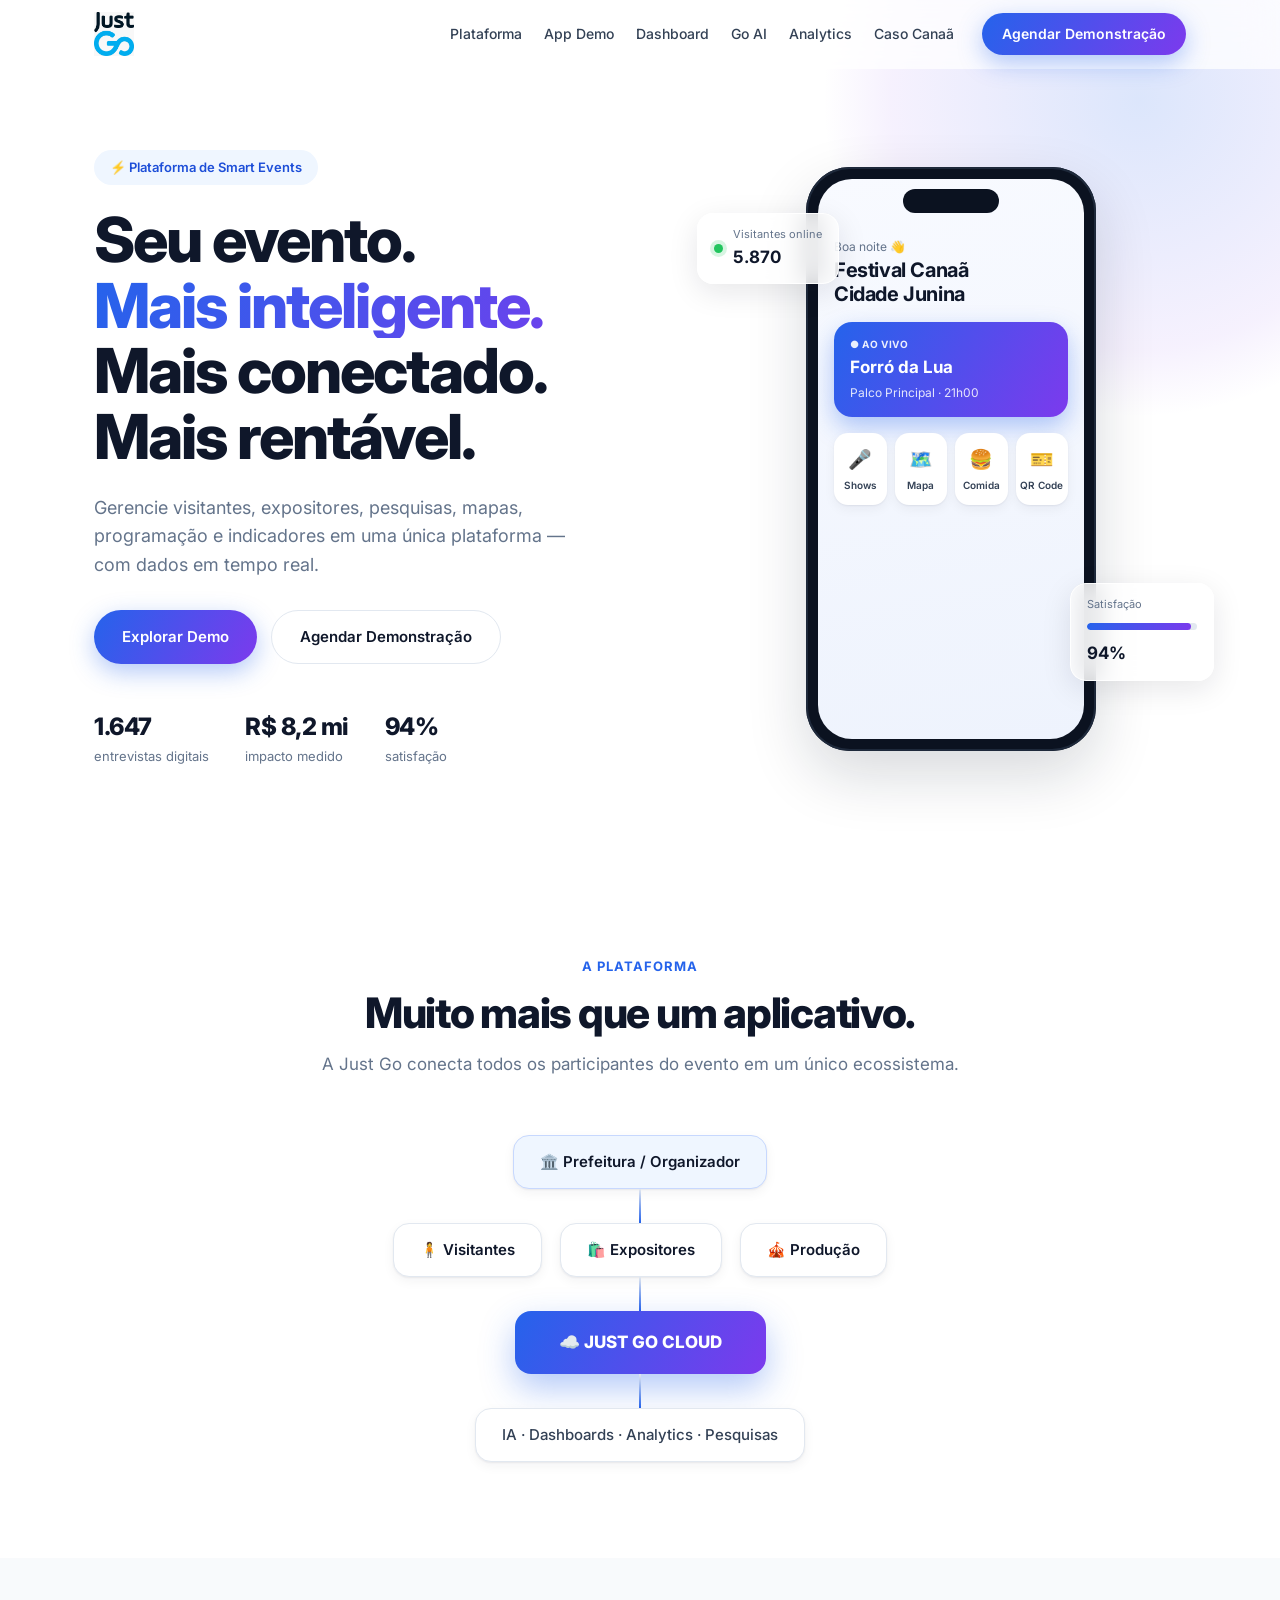
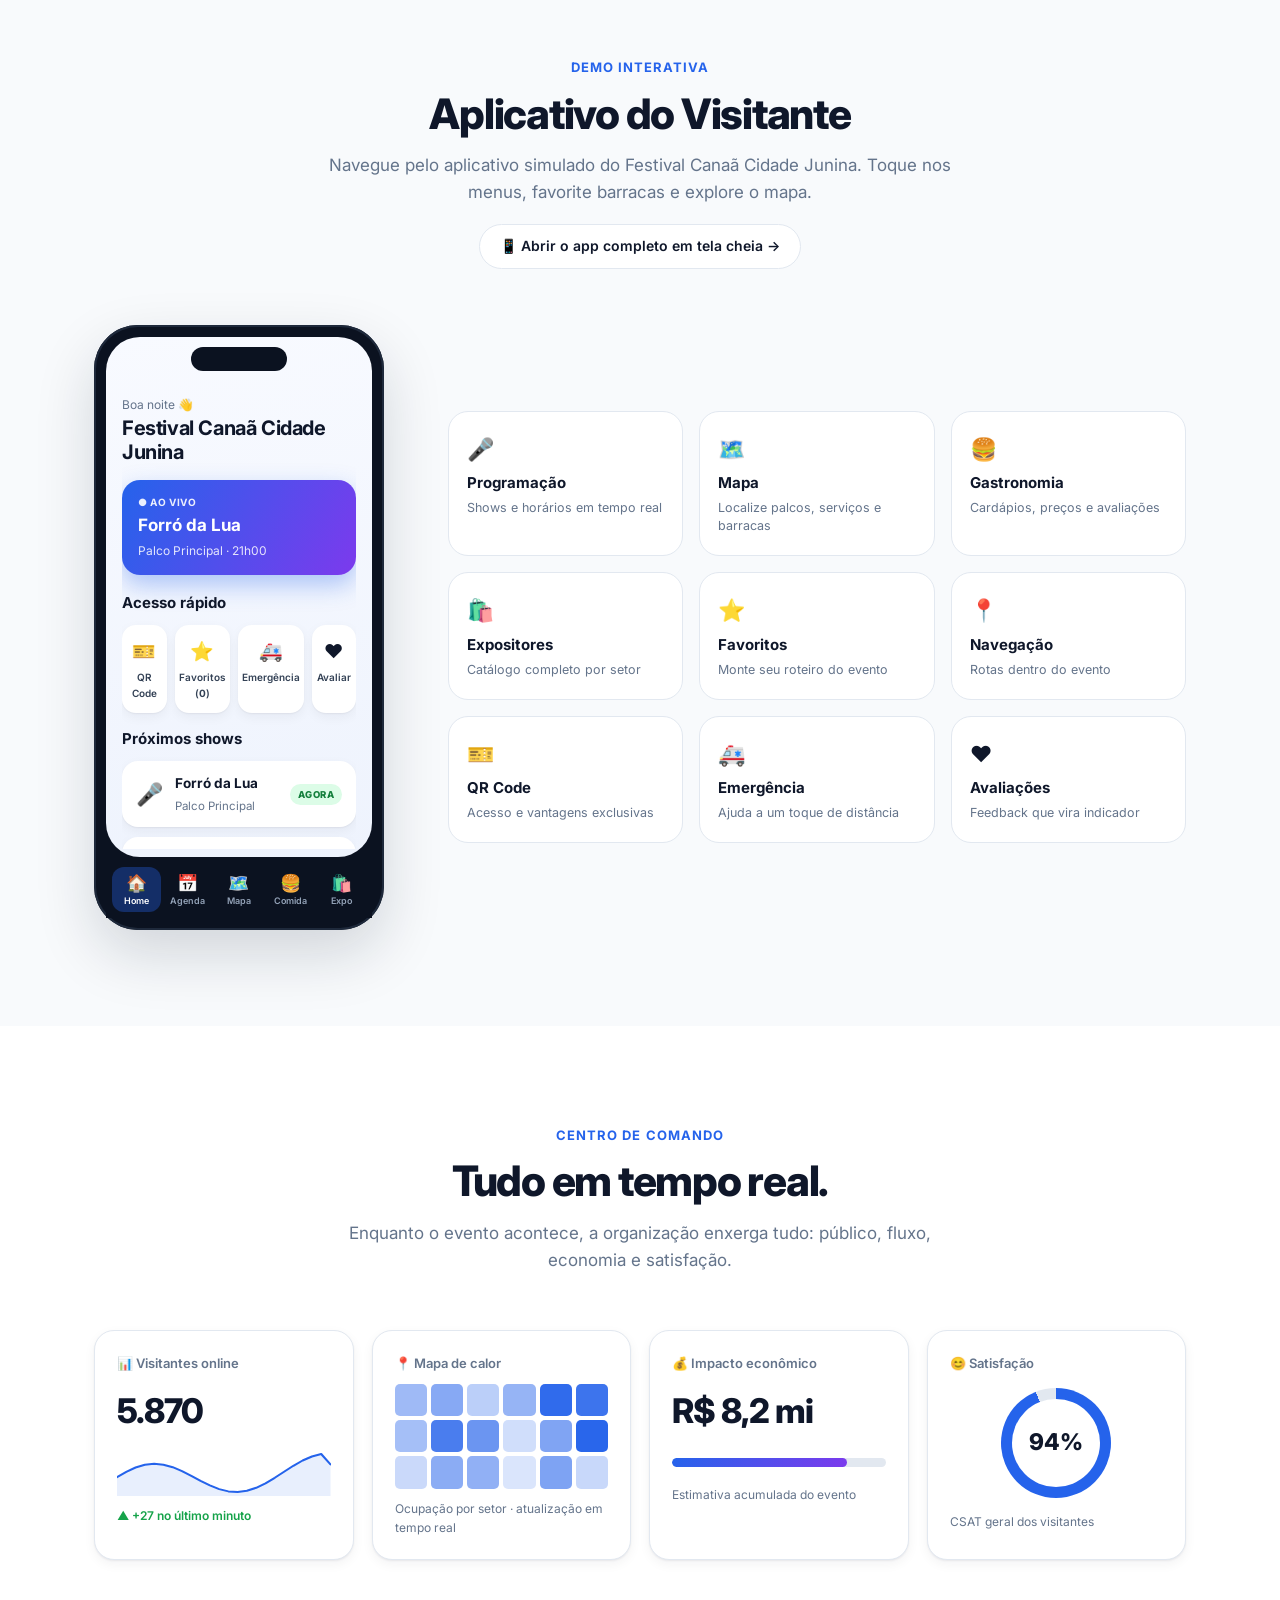
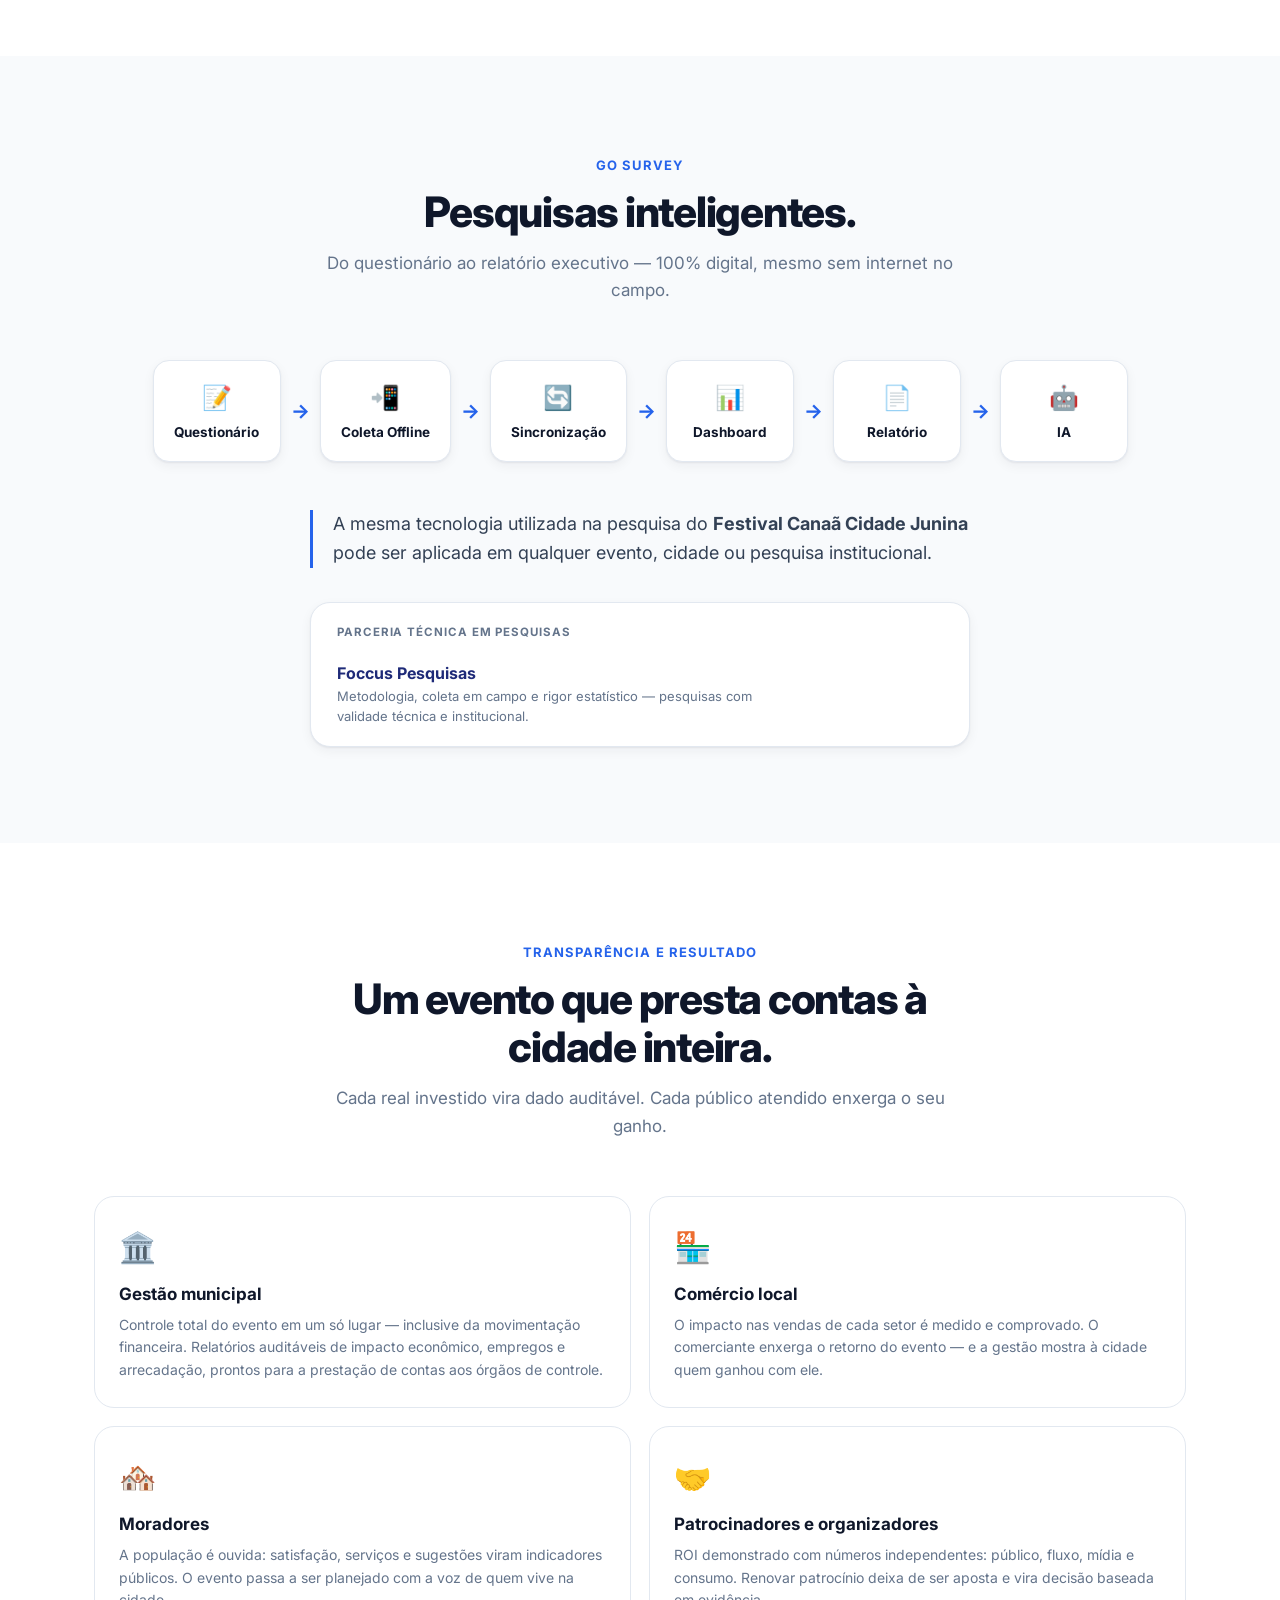
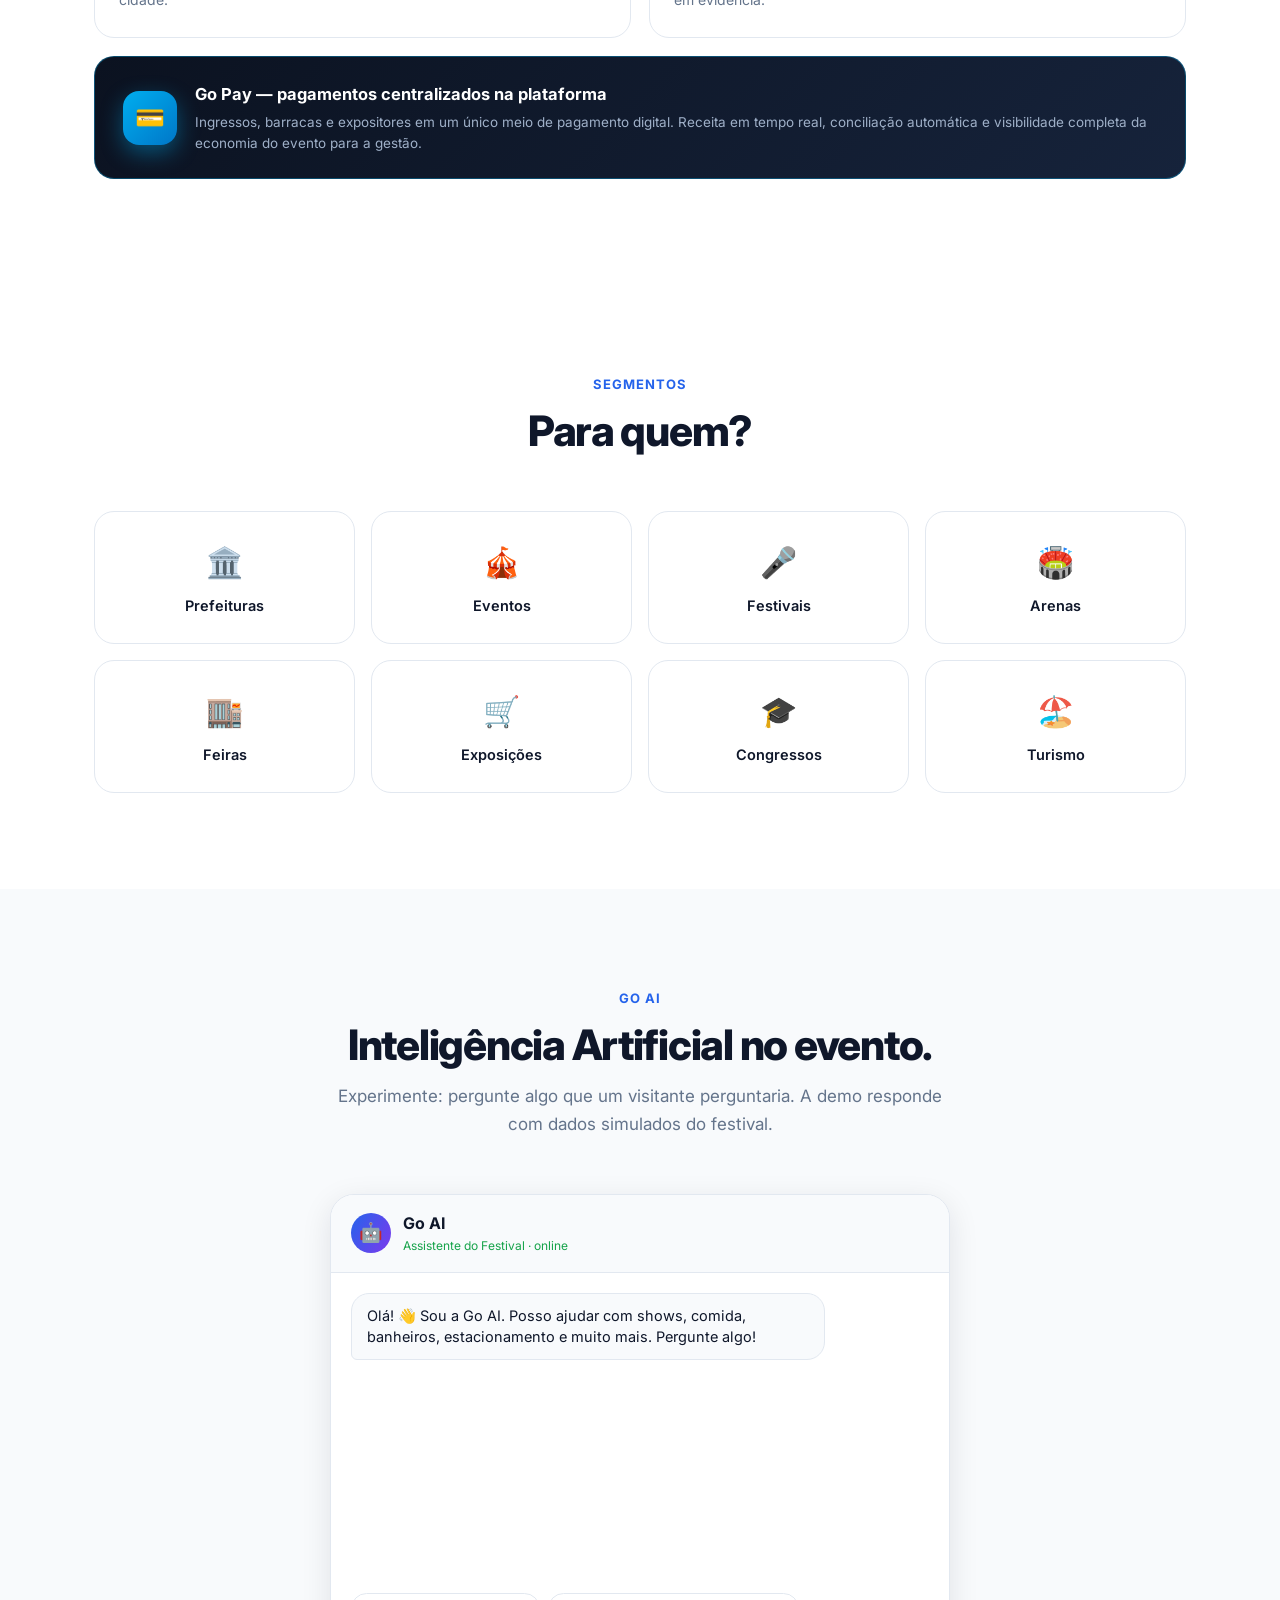
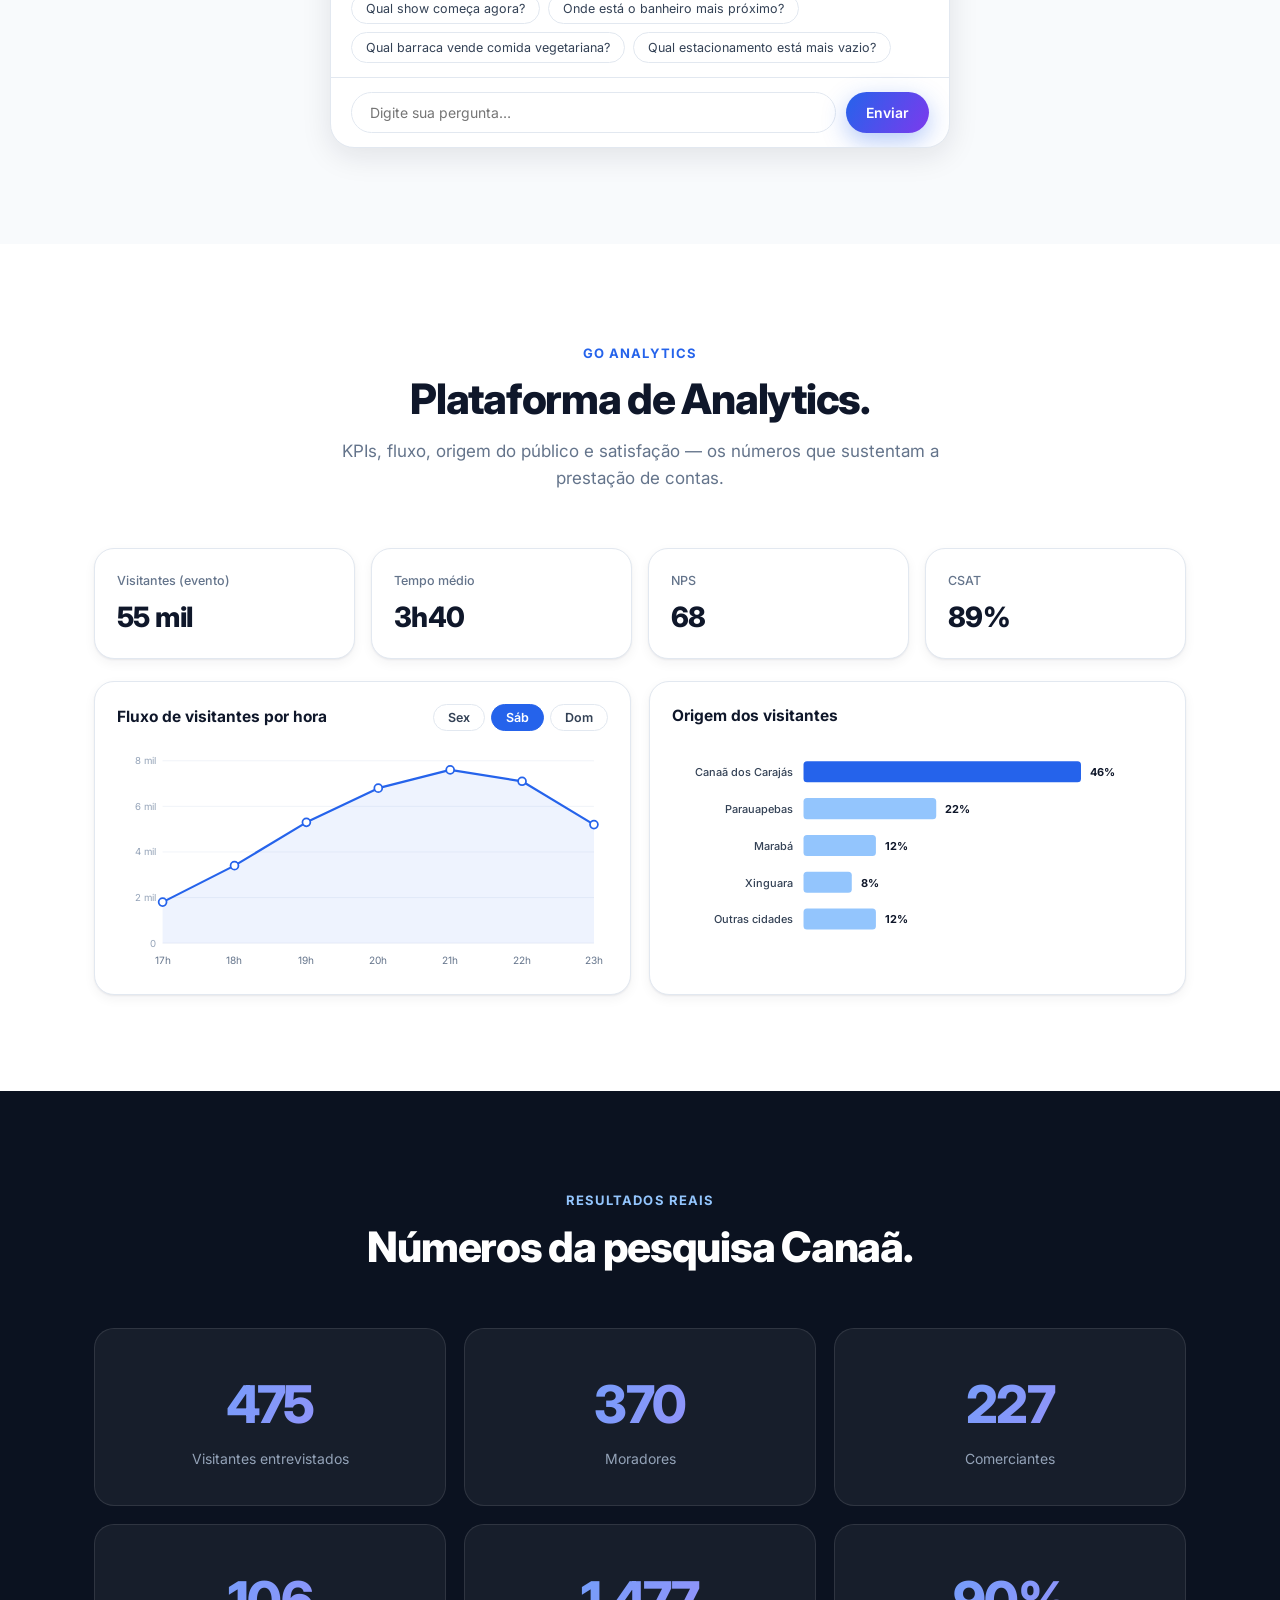
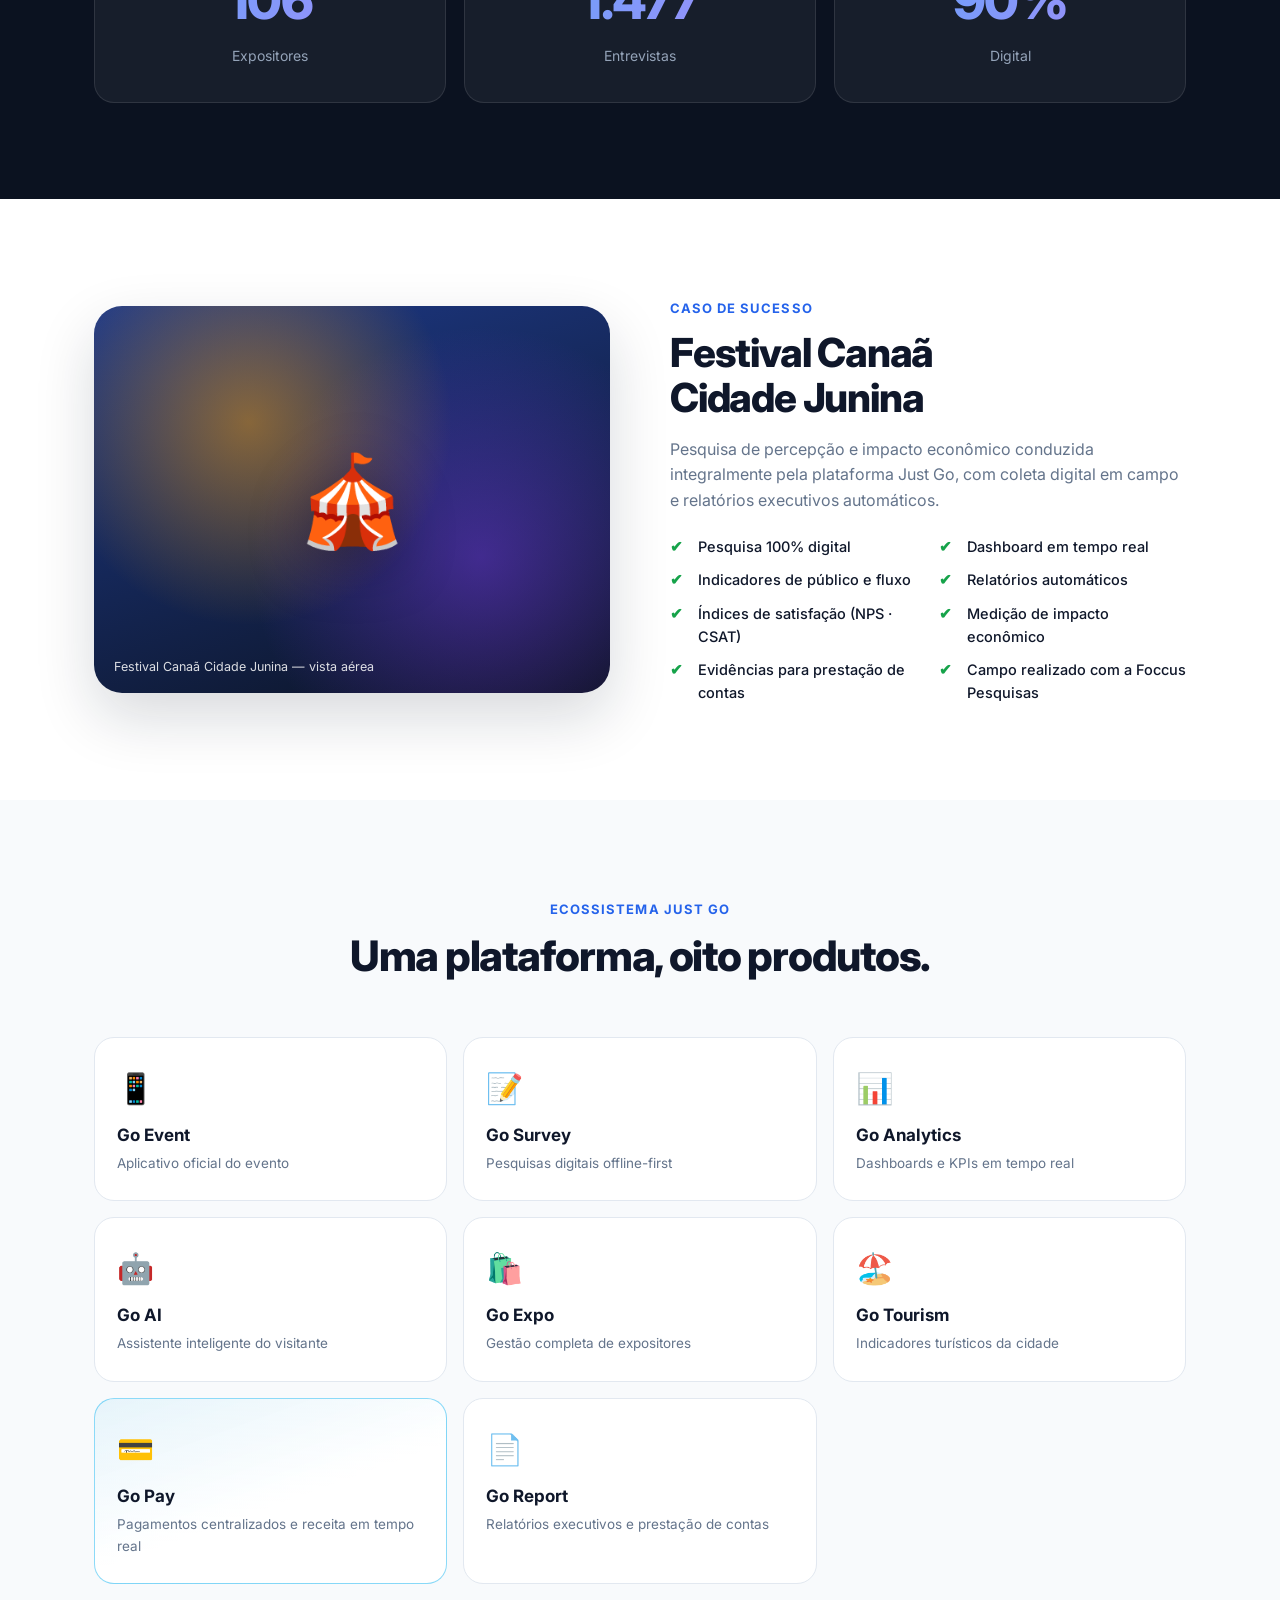
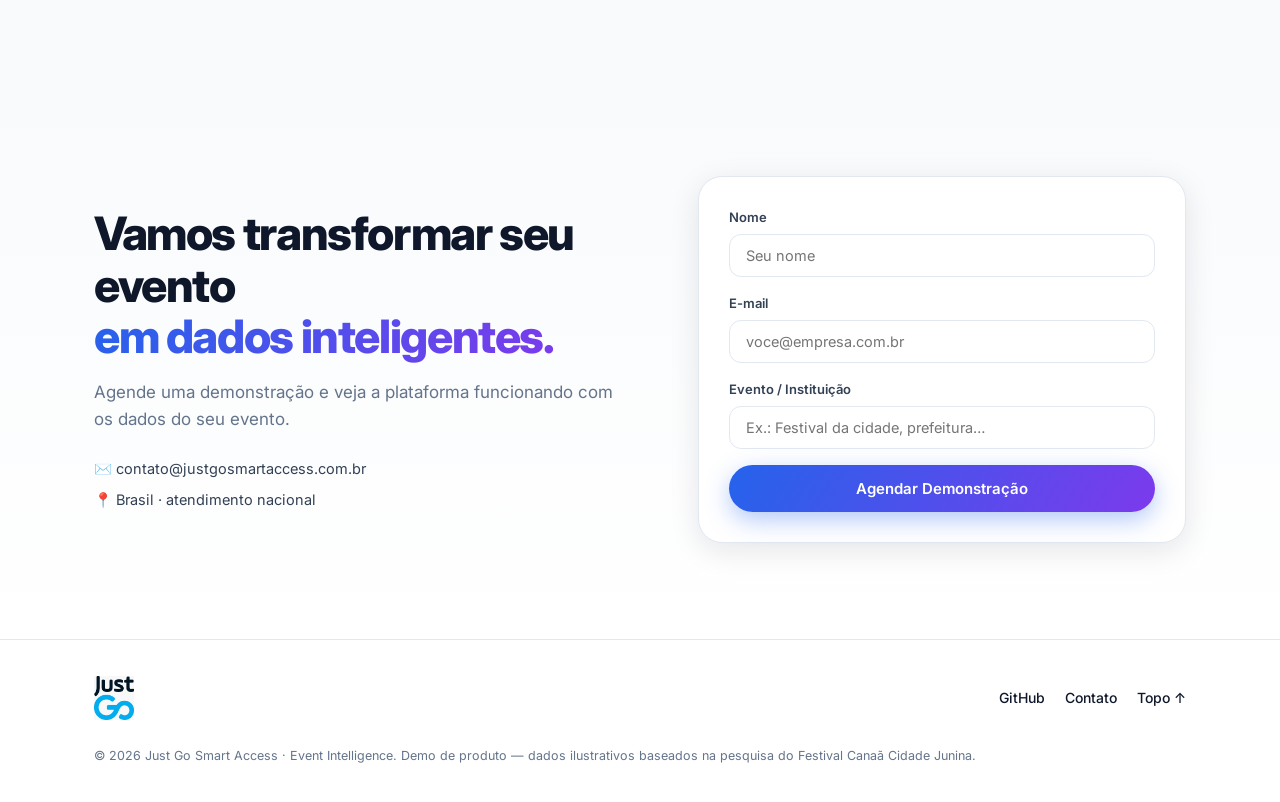
==== commit dc70d73a: "fix: dimensoes fixas e proporcao da marca Just Go - Atributos width/height nos <img> da logo: nunca " ====
--- a/index.html
+++ b/index.html
@@ -11,7 +11,7 @@
   <link rel="preconnect" href="https://fonts.googleapis.com" />
   <link rel="preconnect" href="https://fonts.gstatic.com" crossorigin />
   <link href="https://fonts.googleapis.com/css2?family=Inter:wght@400;500;600;700;800;900&display=swap" rel="stylesheet" />
-  <link rel="stylesheet" href="css/styles.css?v=2" />
+  <link rel="stylesheet" href="css/styles.css?v=3" />
 </head>
 <body>
 
@@ -19,7 +19,7 @@
   <header class="navbar" id="navbar">
     <div class="container nav-inner">
       <a href="#inicio" class="brand">
-        <img src="assets/logo-justgo.jpg" alt="Just Go" class="brand-logo" />
+        <img src="assets/logo-justgo.jpg" alt="Just Go" class="brand-logo" width="40" height="44" />
       </a>
       <nav class="nav-links" id="navLinks">
         <a href="#plataforma">Plataforma</a>
@@ -222,7 +222,7 @@
       </p>
       <div class="partner-badge reveal">
         <span class="pb-label">Parceria técnica em pesquisas</span>
-        <img src="assets/logo-foccus.png" alt="Foccus Pesquisas" class="pb-logo"
+        <img src="assets/logo-foccus.png" alt="Foccus Pesquisas" class="pb-logo" height="64"
              onerror="this.style.display='none'" />
         <div class="pb-text">
           <strong>Foccus Pesquisas</strong>
@@ -448,7 +448,7 @@
   <footer class="footer">
     <div class="container footer-inner">
       <div class="brand">
-        <img src="assets/logo-justgo.jpg" alt="Just Go" class="brand-logo" />
+        <img src="assets/logo-justgo.jpg" alt="Just Go" class="brand-logo" width="40" height="44" />
       </div>
       <nav>
         <a href="https://github.com/danielsmartaccess" target="_blank" rel="noopener">GitHub</a>
@@ -459,6 +459,6 @@
     </div>
   </footer>
 
-  <script src="js/app.js?v=2"></script>
+  <script src="js/app.js?v=3"></script>
 </body>
 </html>
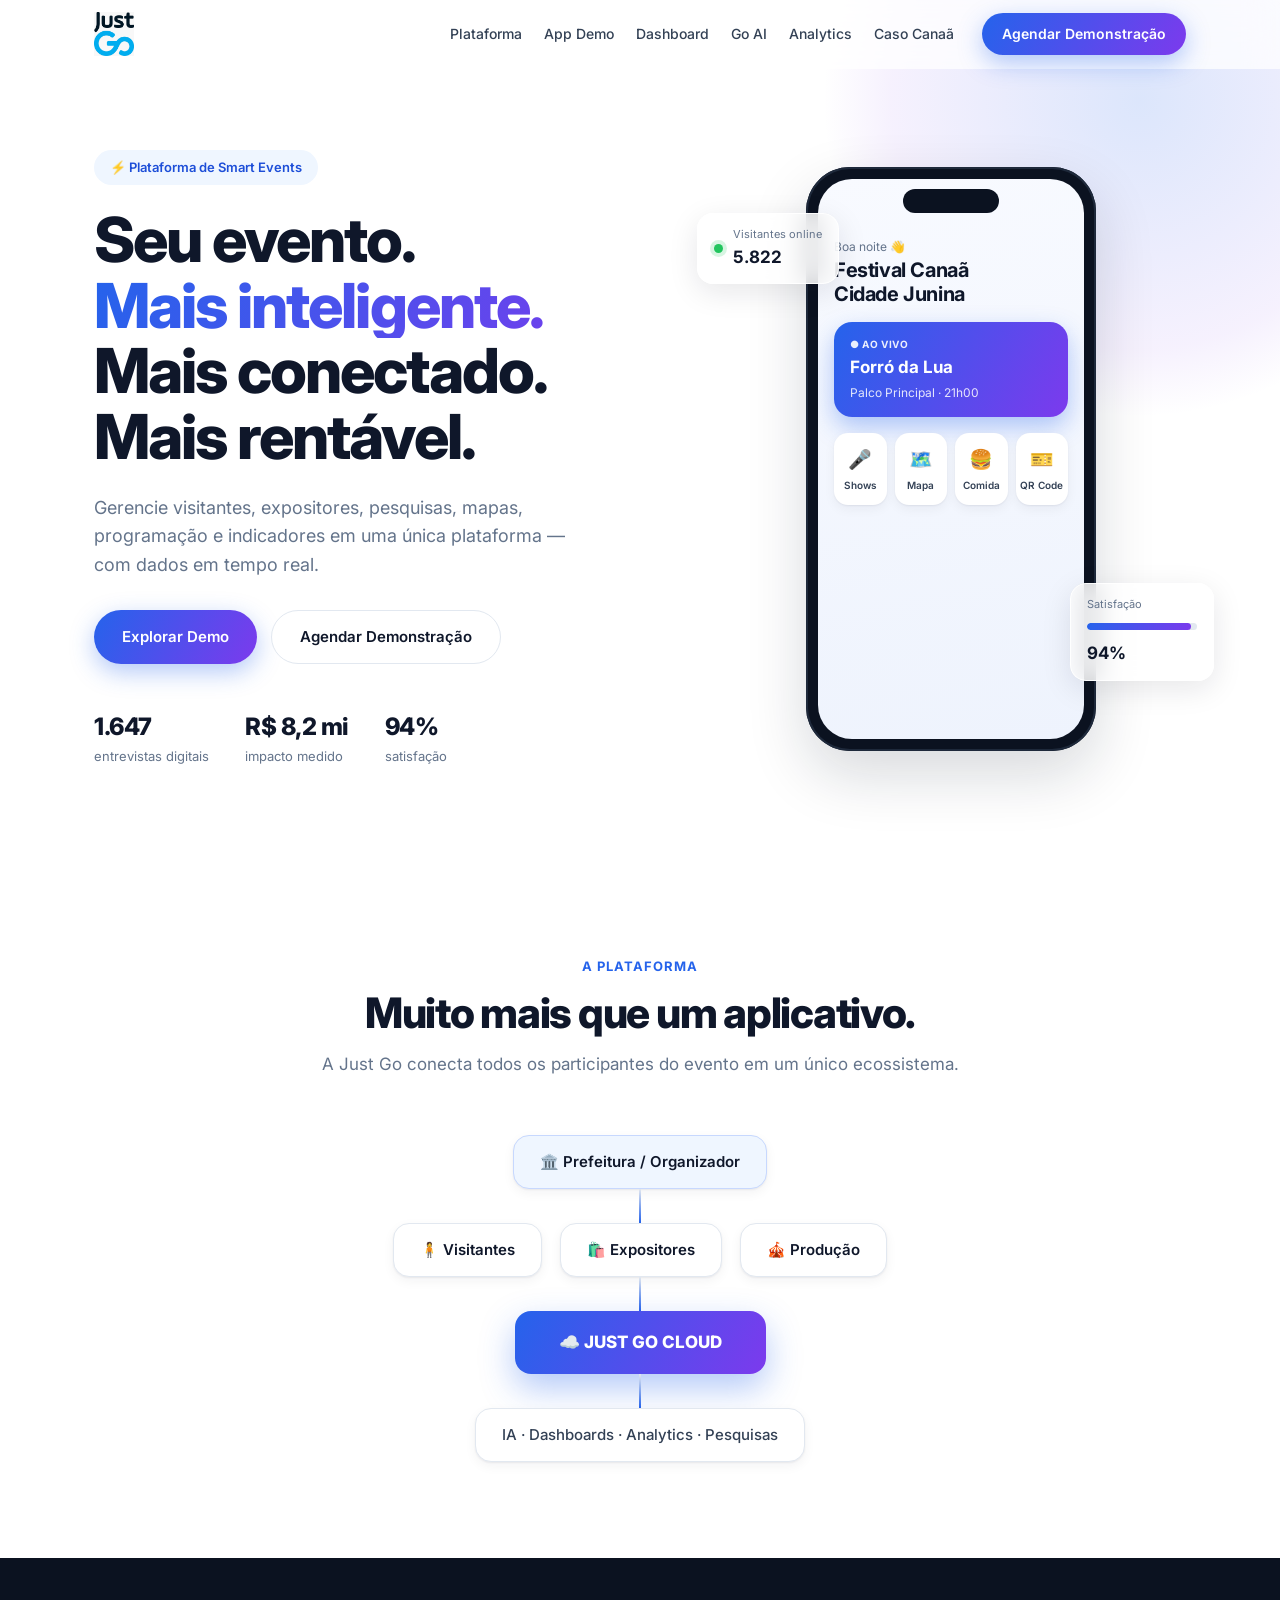
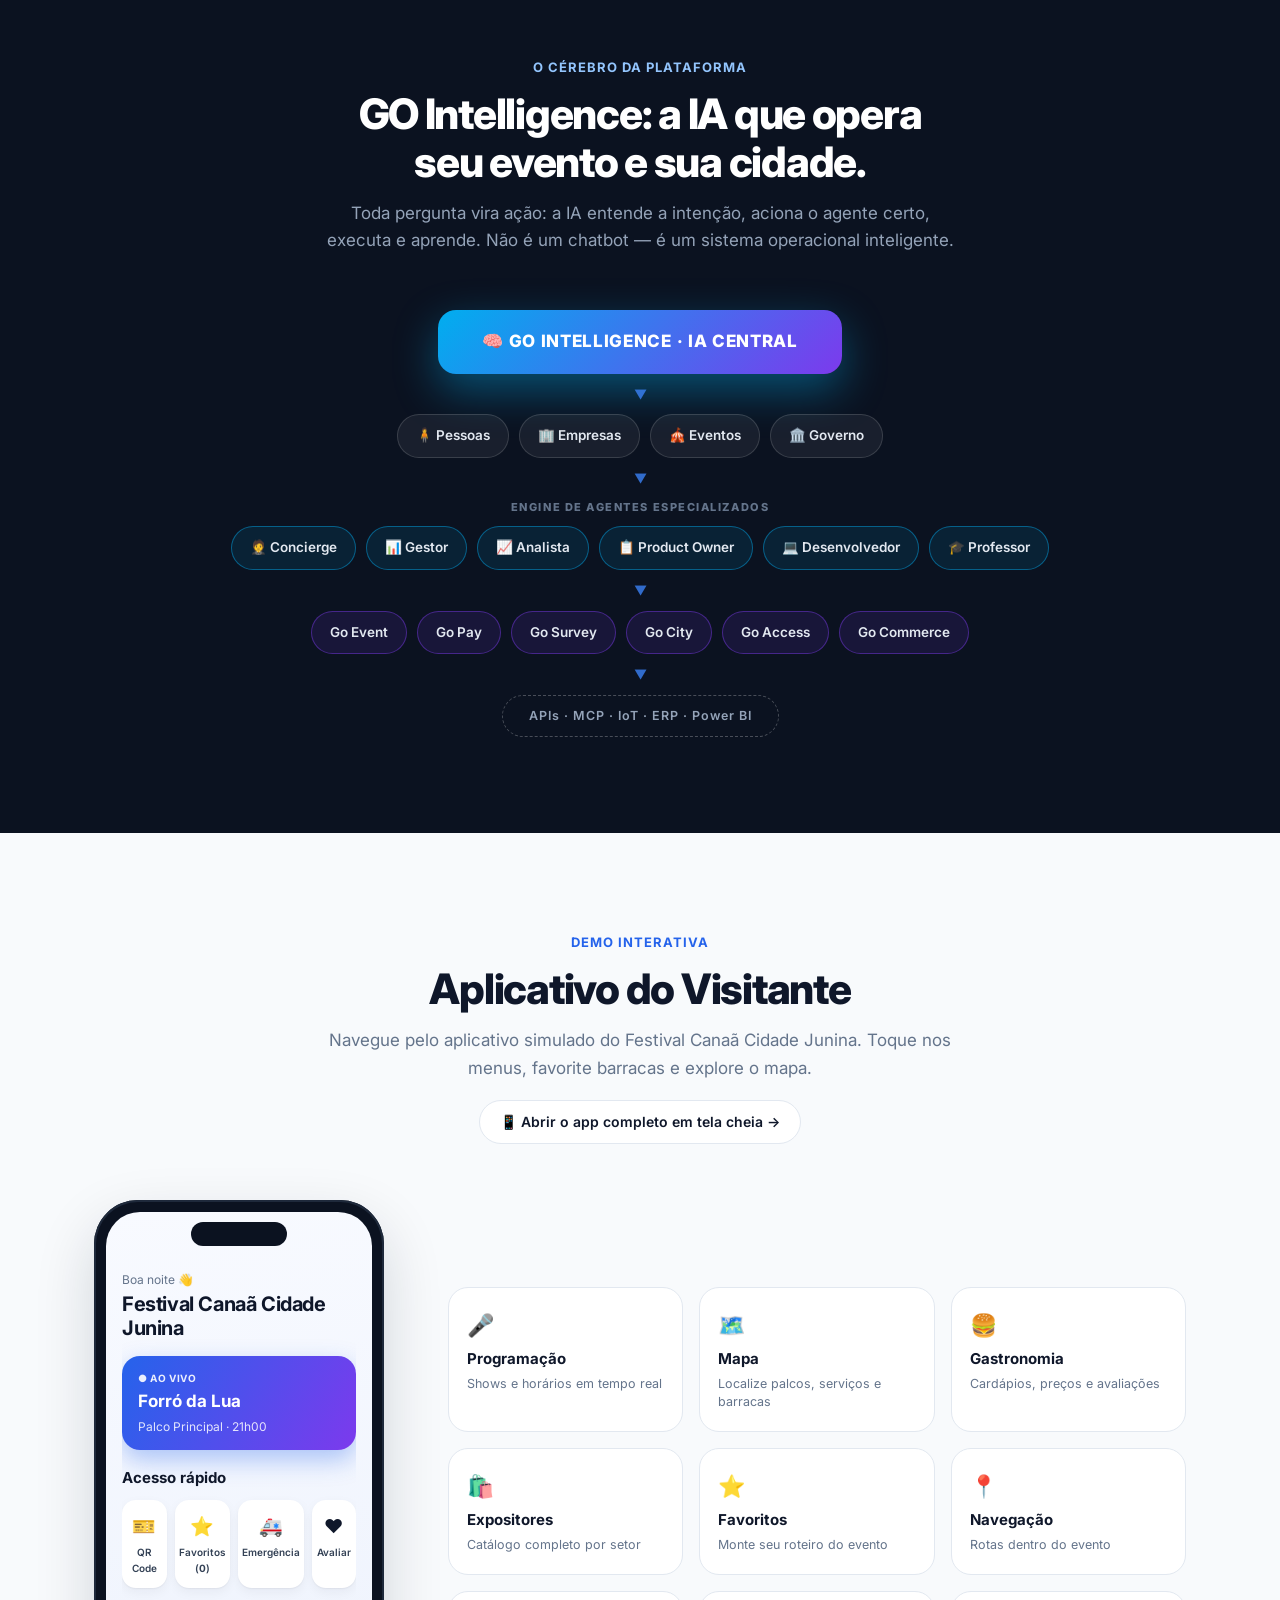
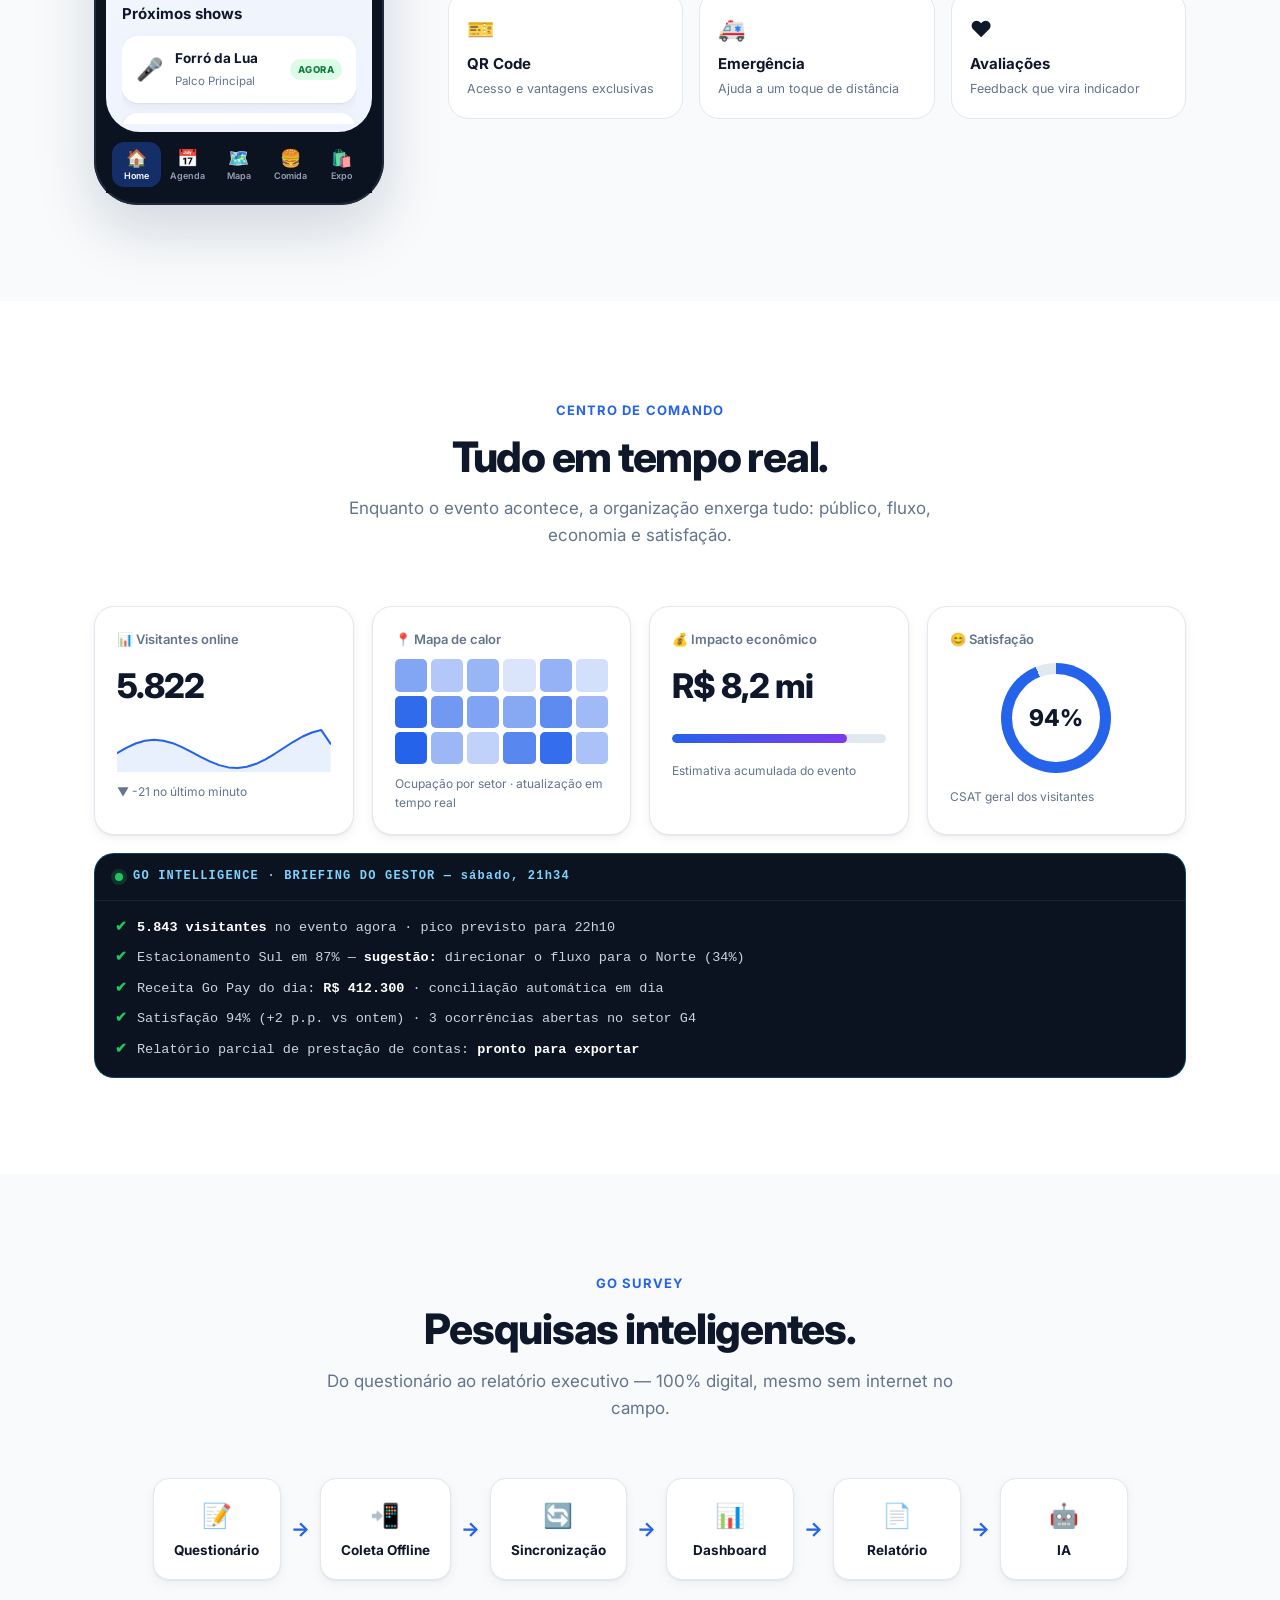
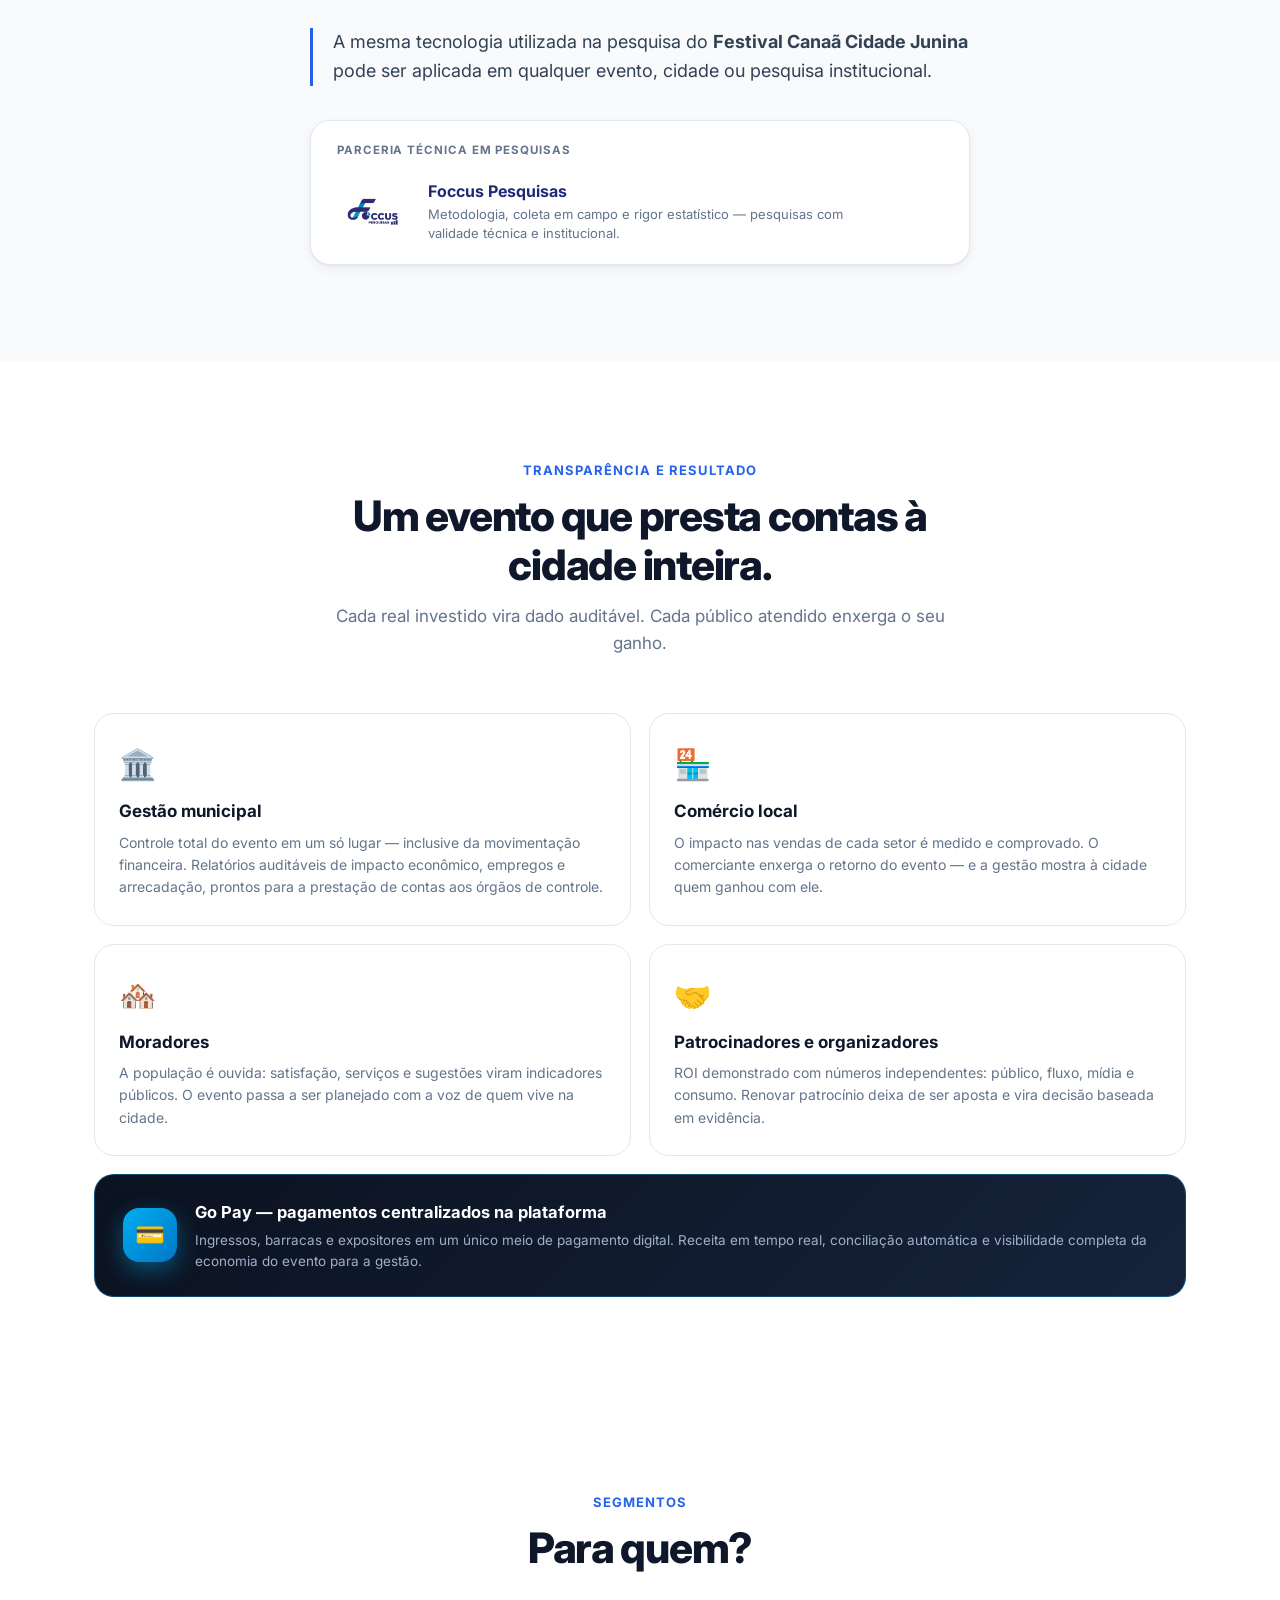
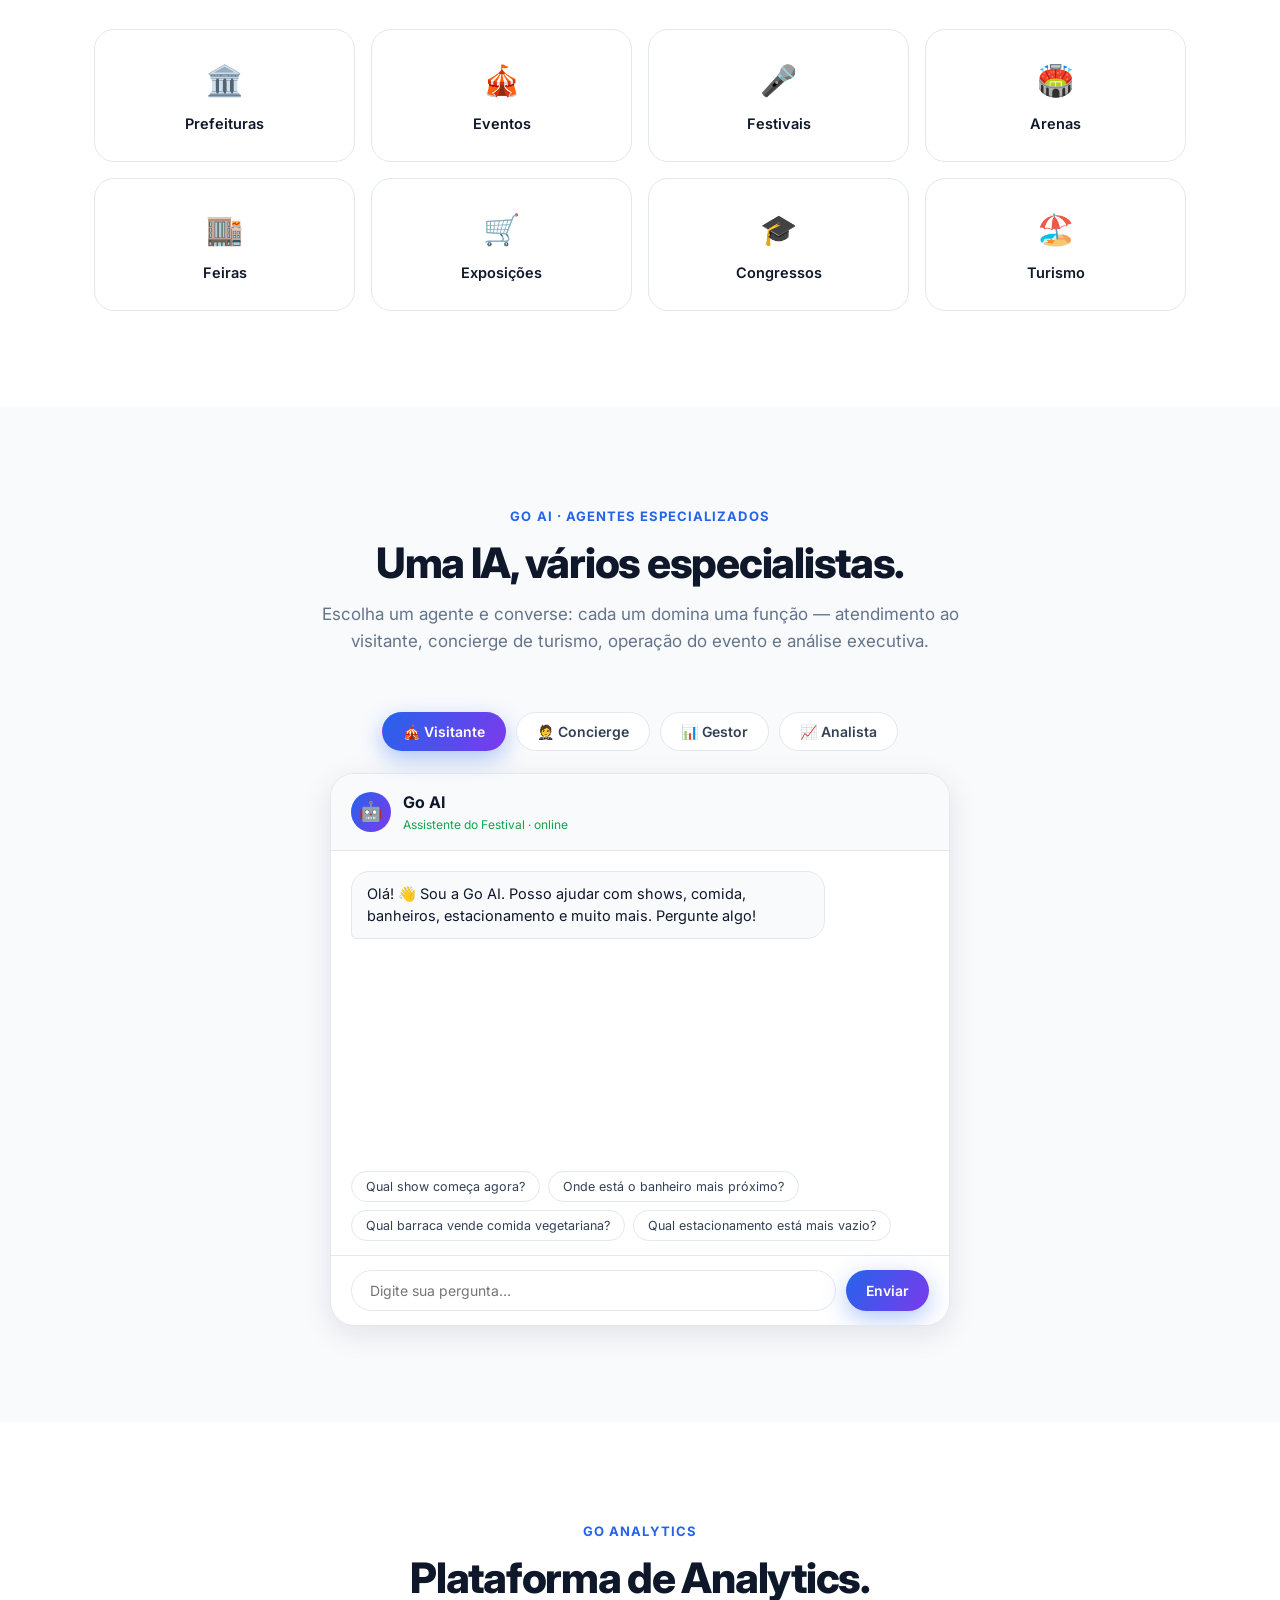
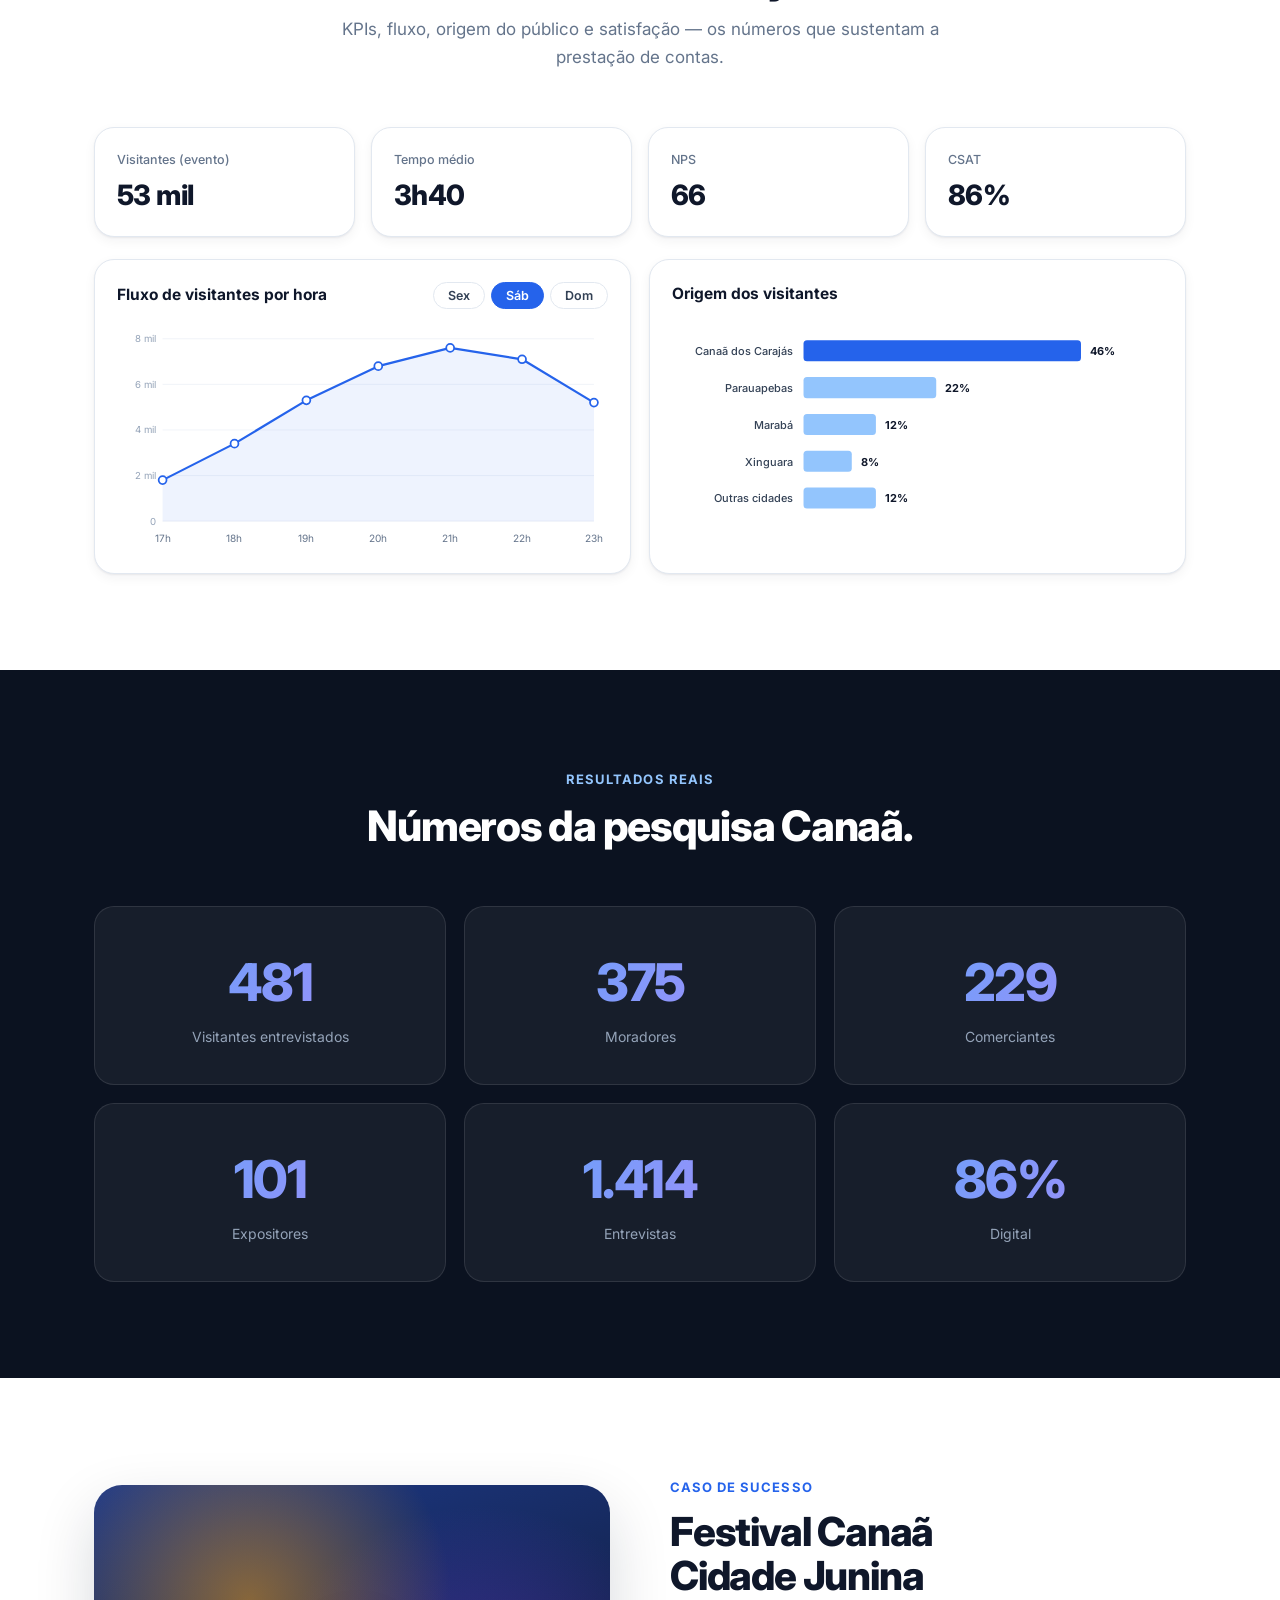
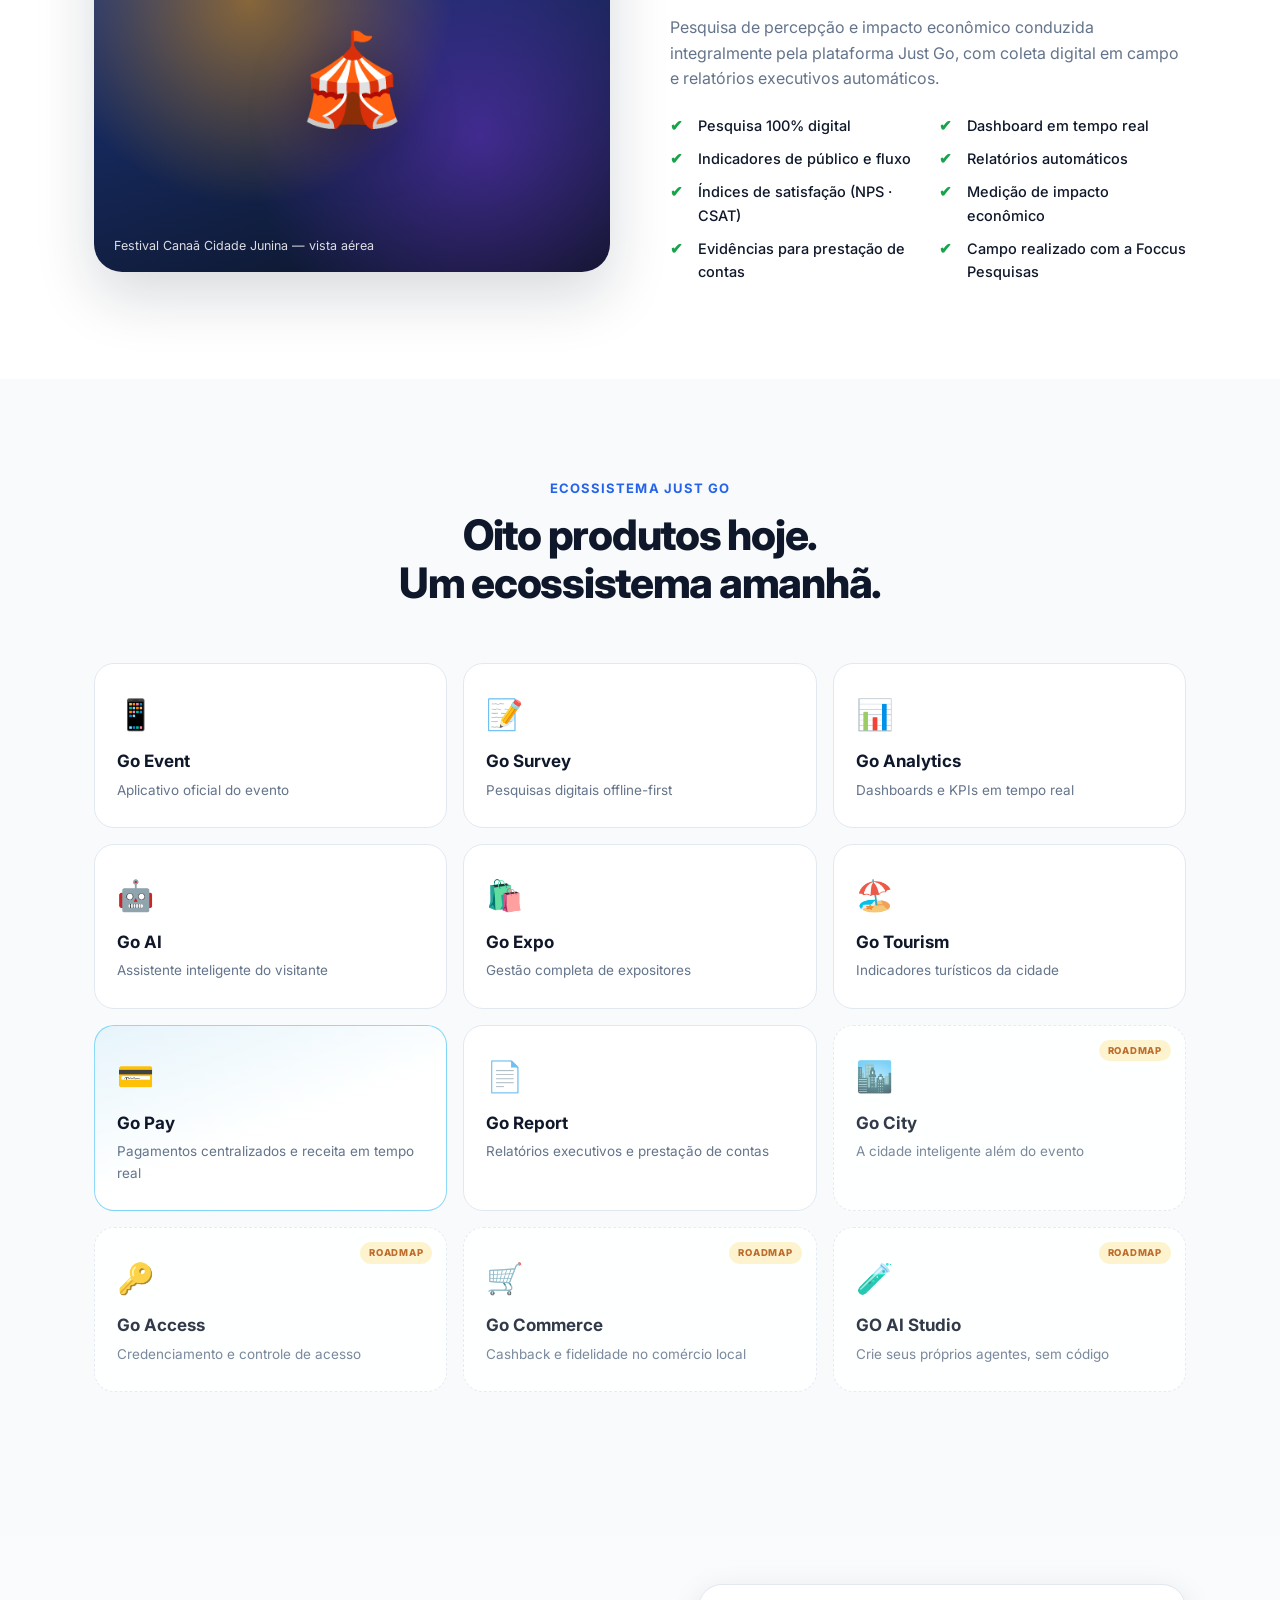
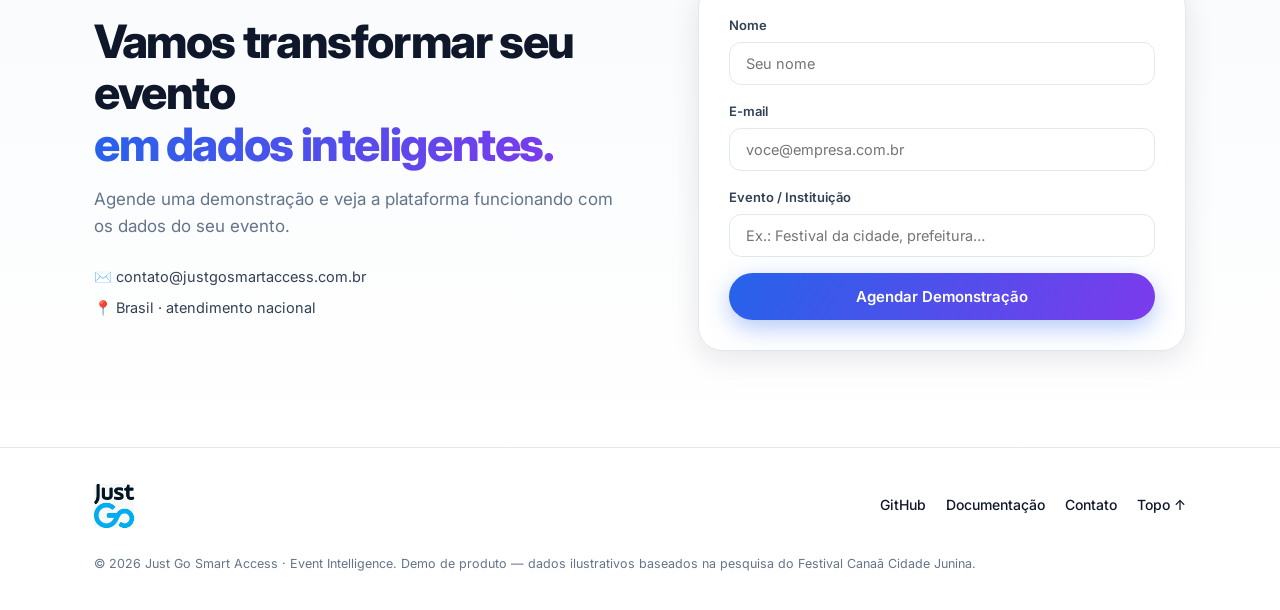
==== commit 4b16fba8: "feat: GO Intelligence na demo + documentacao completa da plataforma Demo (landing): - Nova secao GO " ====
--- a/index.html
+++ b/index.html
@@ -11,7 +11,7 @@
   <link rel="preconnect" href="https://fonts.googleapis.com" />
   <link rel="preconnect" href="https://fonts.gstatic.com" crossorigin />
   <link href="https://fonts.googleapis.com/css2?family=Inter:wght@400;500;600;700;800;900&display=swap" rel="stylesheet" />
-  <link rel="stylesheet" href="css/styles.css?v=3" />
+  <link rel="stylesheet" href="css/styles.css?v=4" />
 </head>
 <body>
 
@@ -122,6 +122,35 @@
     </div>
   </section>
 
+  <!-- ══════════ GO INTELLIGENCE (cérebro da plataforma) ══════════ -->
+  <section class="section section-dark" id="go-intelligence">
+    <div class="container">
+      <div class="section-head reveal">
+        <span class="eyebrow light">O cérebro da plataforma</span>
+        <h2>GO Intelligence: a IA que opera<br/>seu evento e sua cidade.</h2>
+        <p style="color:#94a3b8">Toda pergunta vira ação: a IA entende a intenção, aciona o agente certo, executa e aprende. Não é um chatbot — é um sistema operacional inteligente.</p>
+      </div>
+      <div class="intel-diagram reveal">
+        <div class="intel-core">🧠 GO INTELLIGENCE · IA CENTRAL</div>
+        <div class="intel-arrow">▼</div>
+        <div class="intel-layer">
+          <span>🧍 Pessoas</span><span>🏢 Empresas</span><span>🎪 Eventos</span><span>🏛️ Governo</span>
+        </div>
+        <div class="intel-arrow">▼</div>
+        <div class="intel-label">ENGINE DE AGENTES ESPECIALIZADOS</div>
+        <div class="intel-layer agents">
+          <span>🤵 Concierge</span><span>📊 Gestor</span><span>📈 Analista</span><span>📋 Product Owner</span><span>💻 Desenvolvedor</span><span>🎓 Professor</span>
+        </div>
+        <div class="intel-arrow">▼</div>
+        <div class="intel-layer mods">
+          <span>Go Event</span><span>Go Pay</span><span>Go Survey</span><span>Go City</span><span>Go Access</span><span>Go Commerce</span>
+        </div>
+        <div class="intel-arrow">▼</div>
+        <div class="intel-base">APIs · MCP · IoT · ERP · Power BI</div>
+      </div>
+    </div>
+  </section>
+
   <!-- ══════════ APP DEMO ══════════ -->
   <section class="section section-alt" id="app-demo">
     <div class="container">
@@ -191,6 +220,16 @@
           <div class="ring" style="--pct:94"><span>94%</span></div>
           <small class="dash-note">CSAT geral dos visitantes</small>
         </div>
+      </div>
+      <div class="briefing reveal">
+        <div class="briefing-head"><span class="brief-dot"></span>GO INTELLIGENCE · BRIEFING DO GESTOR — sábado, 21h34</div>
+        <ul>
+          <li><strong>5.843 visitantes</strong> no evento agora · pico previsto para 22h10</li>
+          <li>Estacionamento Sul em 87% — <strong>sugestão:</strong> direcionar o fluxo para o Norte (34%)</li>
+          <li>Receita Go Pay do dia: <strong>R$ 412.300</strong> · conciliação automática em dia</li>
+          <li>Satisfação 94% (+2 p.p. vs ontem) · 3 ocorrências abertas no setor G4</li>
+          <li>Relatório parcial de prestação de contas: <strong>pronto para exportar</strong></li>
+        </ul>
       </div>
     </div>
   </section>
@@ -296,14 +335,20 @@
   <section class="section section-alt" id="go-ai">
     <div class="container">
       <div class="section-head reveal">
-        <span class="eyebrow">Go AI</span>
-        <h2>Inteligência Artificial no evento.</h2>
-        <p>Experimente: pergunte algo que um visitante perguntaria. A demo responde com dados simulados do festival.</p>
+        <span class="eyebrow">Go AI · Agentes especializados</span>
+        <h2>Uma IA, vários especialistas.</h2>
+        <p>Escolha um agente e converse: cada um domina uma função — atendimento ao visitante, concierge de turismo, operação do evento e análise executiva.</p>
+      </div>
+      <div class="agent-picker reveal" id="agentPicker">
+        <button data-agent="visitante" class="active">🎪 Visitante</button>
+        <button data-agent="concierge">🤵 Concierge</button>
+        <button data-agent="gestor">📊 Gestor</button>
+        <button data-agent="analista">📈 Analista</button>
       </div>
       <div class="chat reveal" aria-live="polite">
         <div class="chat-header">
           <span class="chat-avatar">🤖</span>
-          <div><strong>Go AI</strong><small>Assistente do Festival · online</small></div>
+          <div><strong id="agentName">Go AI</strong><small id="agentDesc">Assistente do Festival · online</small></div>
         </div>
         <div class="chat-body" id="chatBody">
           <div class="msg bot">Olá! 👋 Sou a Go AI. Posso ajudar com shows, comida, banheiros, estacionamento e muito mais. Pergunte algo!</div>
@@ -409,7 +454,7 @@
     <div class="container">
       <div class="section-head reveal">
         <span class="eyebrow">Ecossistema Just Go</span>
-        <h2>Uma plataforma, oito produtos.</h2>
+        <h2>Oito produtos hoje.<br/>Um ecossistema amanhã.</h2>
       </div>
       <div class="prod-grid reveal">
         <div class="prod-card"><span>📱</span><strong>Go Event</strong><p>Aplicativo oficial do evento</p></div>
@@ -420,6 +465,10 @@
         <div class="prod-card"><span>🏖️</span><strong>Go Tourism</strong><p>Indicadores turísticos da cidade</p></div>
         <div class="prod-card gopay"><span>💳</span><strong>Go Pay</strong><p>Pagamentos centralizados e receita em tempo real</p></div>
         <div class="prod-card"><span>📄</span><strong>Go Report</strong><p>Relatórios executivos e prestação de contas</p></div>
+        <div class="prod-card soon"><span>🏙️</span><strong>Go City</strong><em class="soon-badge">Roadmap</em><p>A cidade inteligente além do evento</p></div>
+        <div class="prod-card soon"><span>🔑</span><strong>Go Access</strong><em class="soon-badge">Roadmap</em><p>Credenciamento e controle de acesso</p></div>
+        <div class="prod-card soon"><span>🛒</span><strong>Go Commerce</strong><em class="soon-badge">Roadmap</em><p>Cashback e fidelidade no comércio local</p></div>
+        <div class="prod-card soon"><span>🧪</span><strong>GO AI Studio</strong><em class="soon-badge">Roadmap</em><p>Crie seus próprios agentes, sem código</p></div>
       </div>
     </div>
   </section>
@@ -452,6 +501,7 @@
       </div>
       <nav>
         <a href="https://github.com/danielsmartaccess" target="_blank" rel="noopener">GitHub</a>
+        <a href="https://github.com/danielsmartaccess/justgo-demo/tree/main/docs" target="_blank" rel="noopener">Documentação</a>
         <a href="#contato">Contato</a>
         <a href="#inicio">Topo ↑</a>
       </nav>
@@ -459,6 +509,6 @@
     </div>
   </footer>
 
-  <script src="js/app.js?v=3"></script>
+  <script src="js/app.js?v=4"></script>
 </body>
 </html>
--- a/css/styles.css
+++ b/css/styles.css
@@ -330,6 +330,69 @@
 .seg-card span { font-size: 14.5px; font-weight: 600; }
 .seg-card:hover { transform: translateY(-4px); box-shadow: var(--shadow-md); border-color: #c7d8fe; }
 
+/* ══════════ GO INTELLIGENCE ══════════ */
+.intel-diagram { display: flex; flex-direction: column; align-items: center; gap: 10px; }
+.intel-core {
+  background: linear-gradient(135deg, #00aeef, #7c3aed); color: #fff;
+  font-weight: 800; font-size: 17px; letter-spacing: .04em;
+  padding: 18px 44px; border-radius: 18px;
+  box-shadow: 0 16px 44px rgba(0, 174, 239, .4);
+}
+.intel-arrow { color: #3b82f6; font-size: 13px; opacity: .8; }
+.intel-label { font-size: 11px; font-weight: 800; letter-spacing: .14em; color: #64748b; }
+.intel-layer { display: flex; gap: 10px; flex-wrap: wrap; justify-content: center; }
+.intel-layer span {
+  background: rgba(255, 255, 255, .06); border: 1px solid rgba(255, 255, 255, .14);
+  color: #e2e8f0; font-size: 13.5px; font-weight: 600;
+  padding: 10px 18px; border-radius: 999px;
+}
+.intel-layer.agents span { border-color: rgba(0, 174, 239, .45); background: rgba(0, 174, 239, .1); }
+.intel-layer.mods span { border-color: rgba(124, 58, 237, .45); background: rgba(124, 58, 237, .12); }
+.intel-base {
+  border: 1px dashed rgba(255, 255, 255, .25); color: #94a3b8;
+  font-size: 12.5px; font-weight: 600; letter-spacing: .08em;
+  padding: 10px 26px; border-radius: 999px;
+}
+
+/* ══════════ BRIEFING DO GESTOR ══════════ */
+.briefing {
+  margin-top: 18px; border-radius: var(--radius); overflow: hidden;
+  background: #0b1220; border: 1px solid rgba(0, 174, 239, .3);
+  font-family: "Consolas", "SF Mono", monospace;
+}
+.briefing-head {
+  display: flex; align-items: center; gap: 10px;
+  padding: 13px 20px; border-bottom: 1px solid rgba(255, 255, 255, .08);
+  color: #7dd3fc; font-size: 12px; font-weight: 700; letter-spacing: .1em;
+}
+.brief-dot { width: 8px; height: 8px; border-radius: 50%; background: #22c55e; box-shadow: 0 0 0 4px rgba(34, 197, 94, .18); animation: blinkDot 1.6s infinite; }
+@keyframes blinkDot { 50% { opacity: .4; } }
+.briefing ul { list-style: none; padding: 16px 20px; display: flex; flex-direction: column; gap: 9px; }
+.briefing li { color: #cbd5e1; font-size: 13.5px; padding-left: 22px; position: relative; }
+.briefing li::before { content: "✔"; position: absolute; left: 0; color: #22c55e; font-weight: 700; }
+.briefing li strong { color: #fff; }
+
+/* ══════════ AGENT PICKER ══════════ */
+.agent-picker { display: flex; gap: 10px; justify-content: center; flex-wrap: wrap; margin-bottom: 22px; }
+.agent-picker button {
+  border: 1px solid var(--line); background: #fff; color: var(--ink-2);
+  border-radius: 999px; padding: 10px 20px; font-size: 14px; font-weight: 600; transition: .2s;
+}
+.agent-picker button:hover { border-color: var(--blue); color: var(--blue); }
+.agent-picker button.active {
+  background: var(--grad); color: #fff; border-color: transparent;
+  box-shadow: 0 8px 22px rgba(37, 99, 235, .35);
+}
+
+/* produto em roadmap */
+.prod-card.soon { border-style: dashed; opacity: .85; position: relative; }
+.soon-badge {
+  position: absolute; top: 14px; right: 14px; font-style: normal;
+  font-size: 9.5px; font-weight: 800; letter-spacing: .08em; text-transform: uppercase;
+  color: #b45309; background: #fef3c7; padding: 3px 9px; border-radius: 99px;
+}
+.prod-card { position: relative; }
+
 /* ══════════ CHAT GO AI ══════════ */
 .chat {
   max-width: 620px; margin: 0 auto; background: #fff; border: 1px solid var(--line);
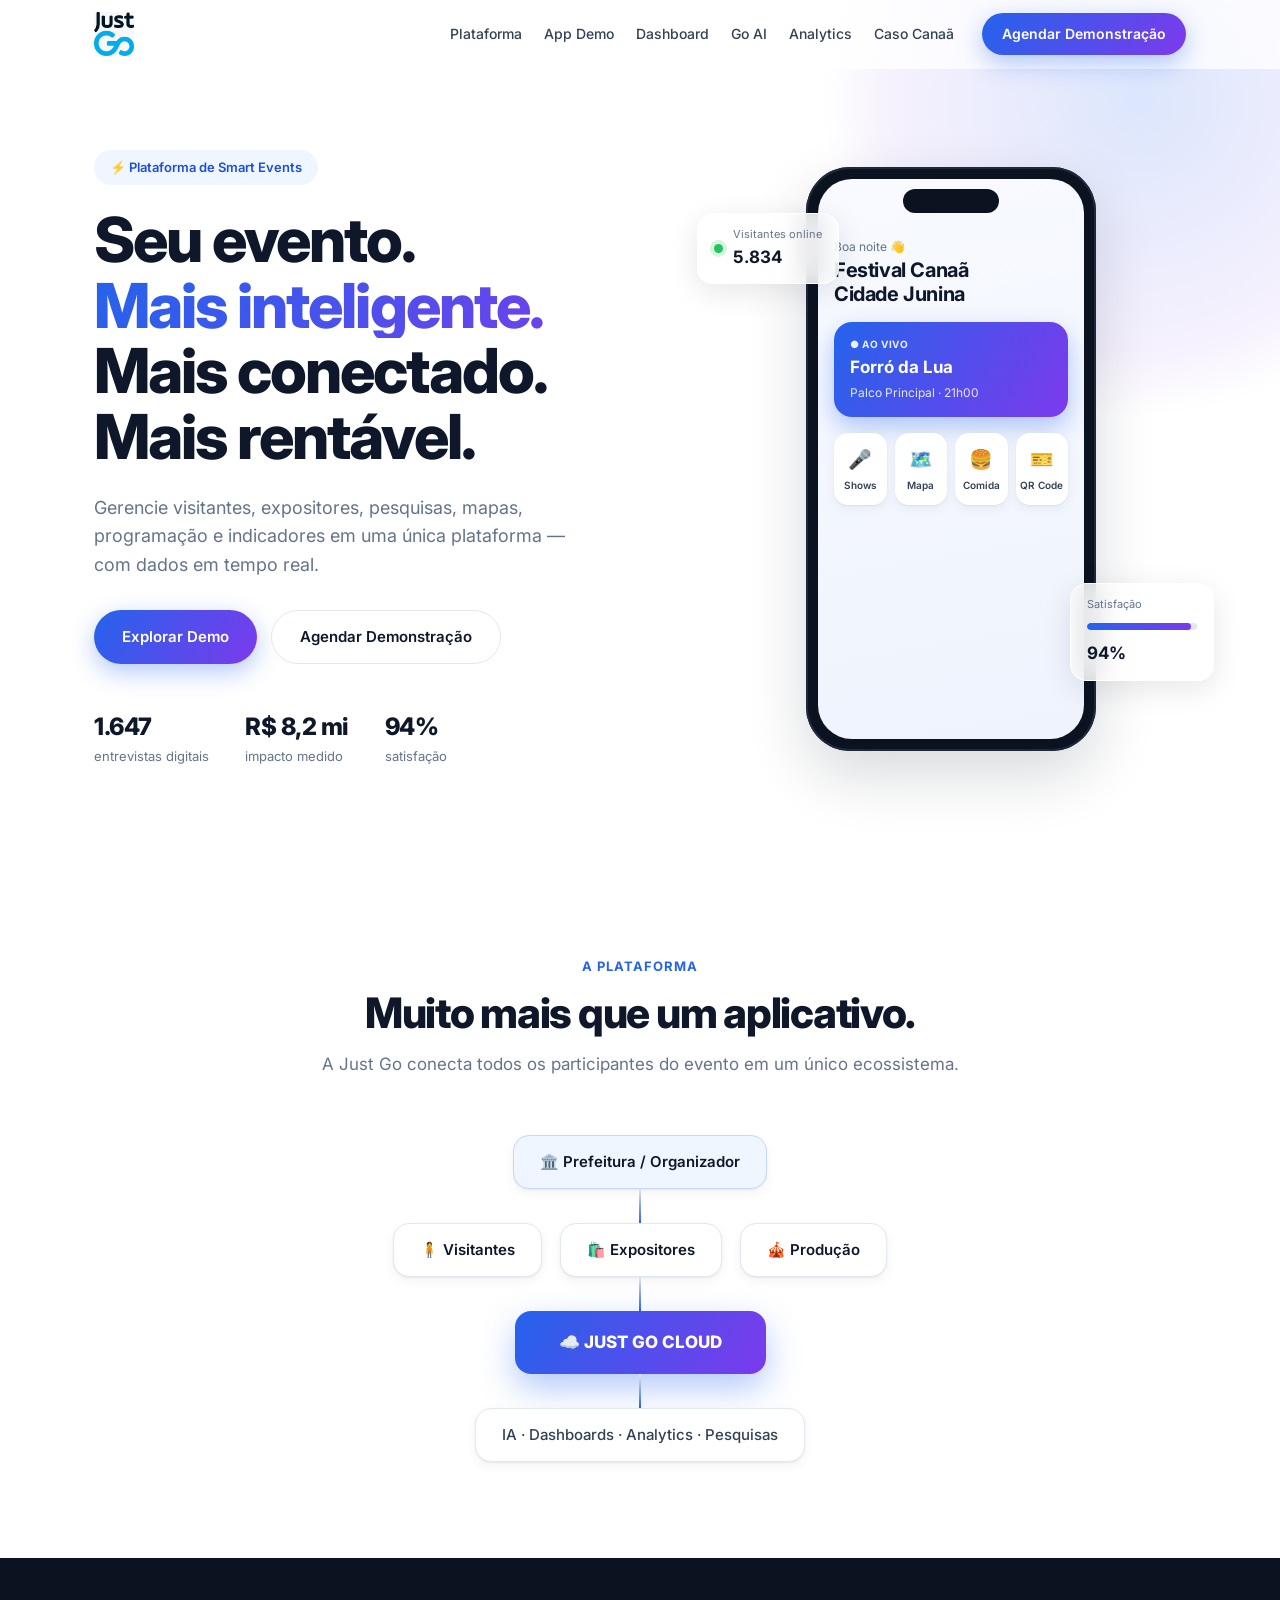
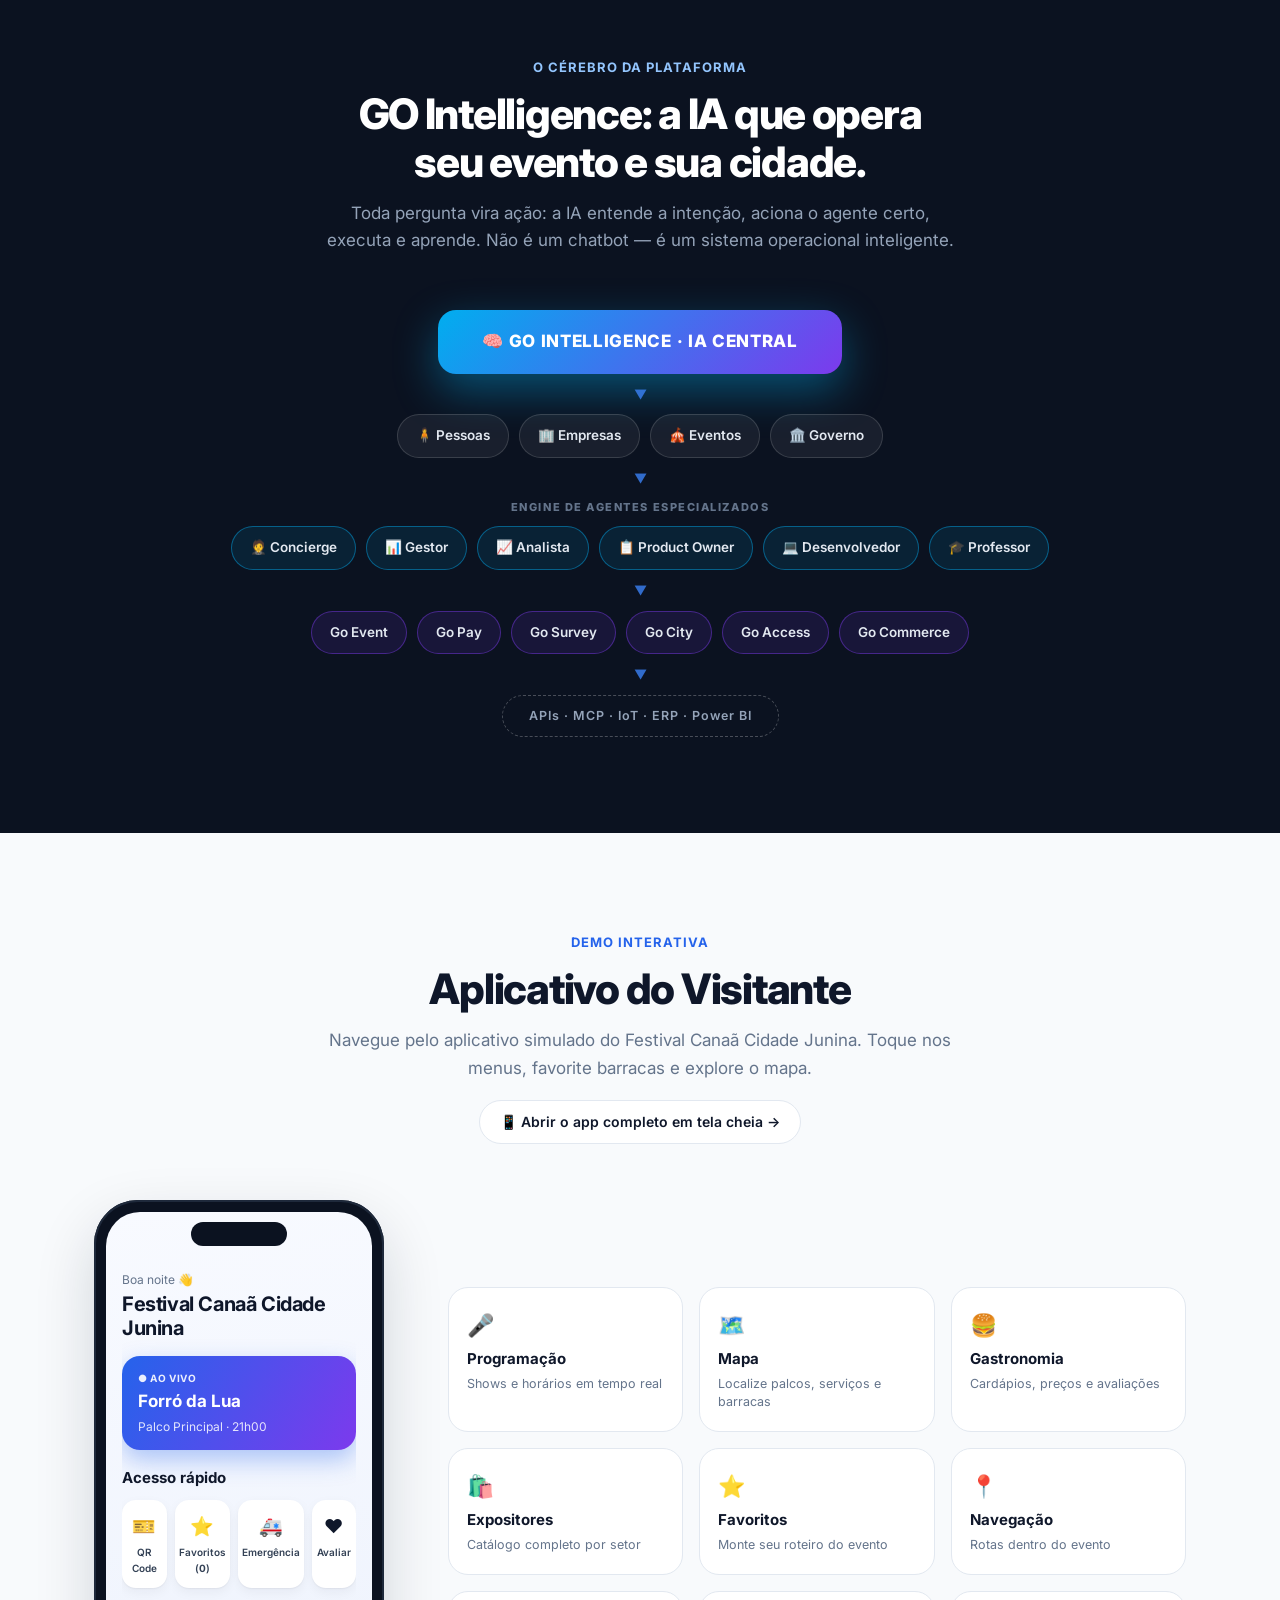
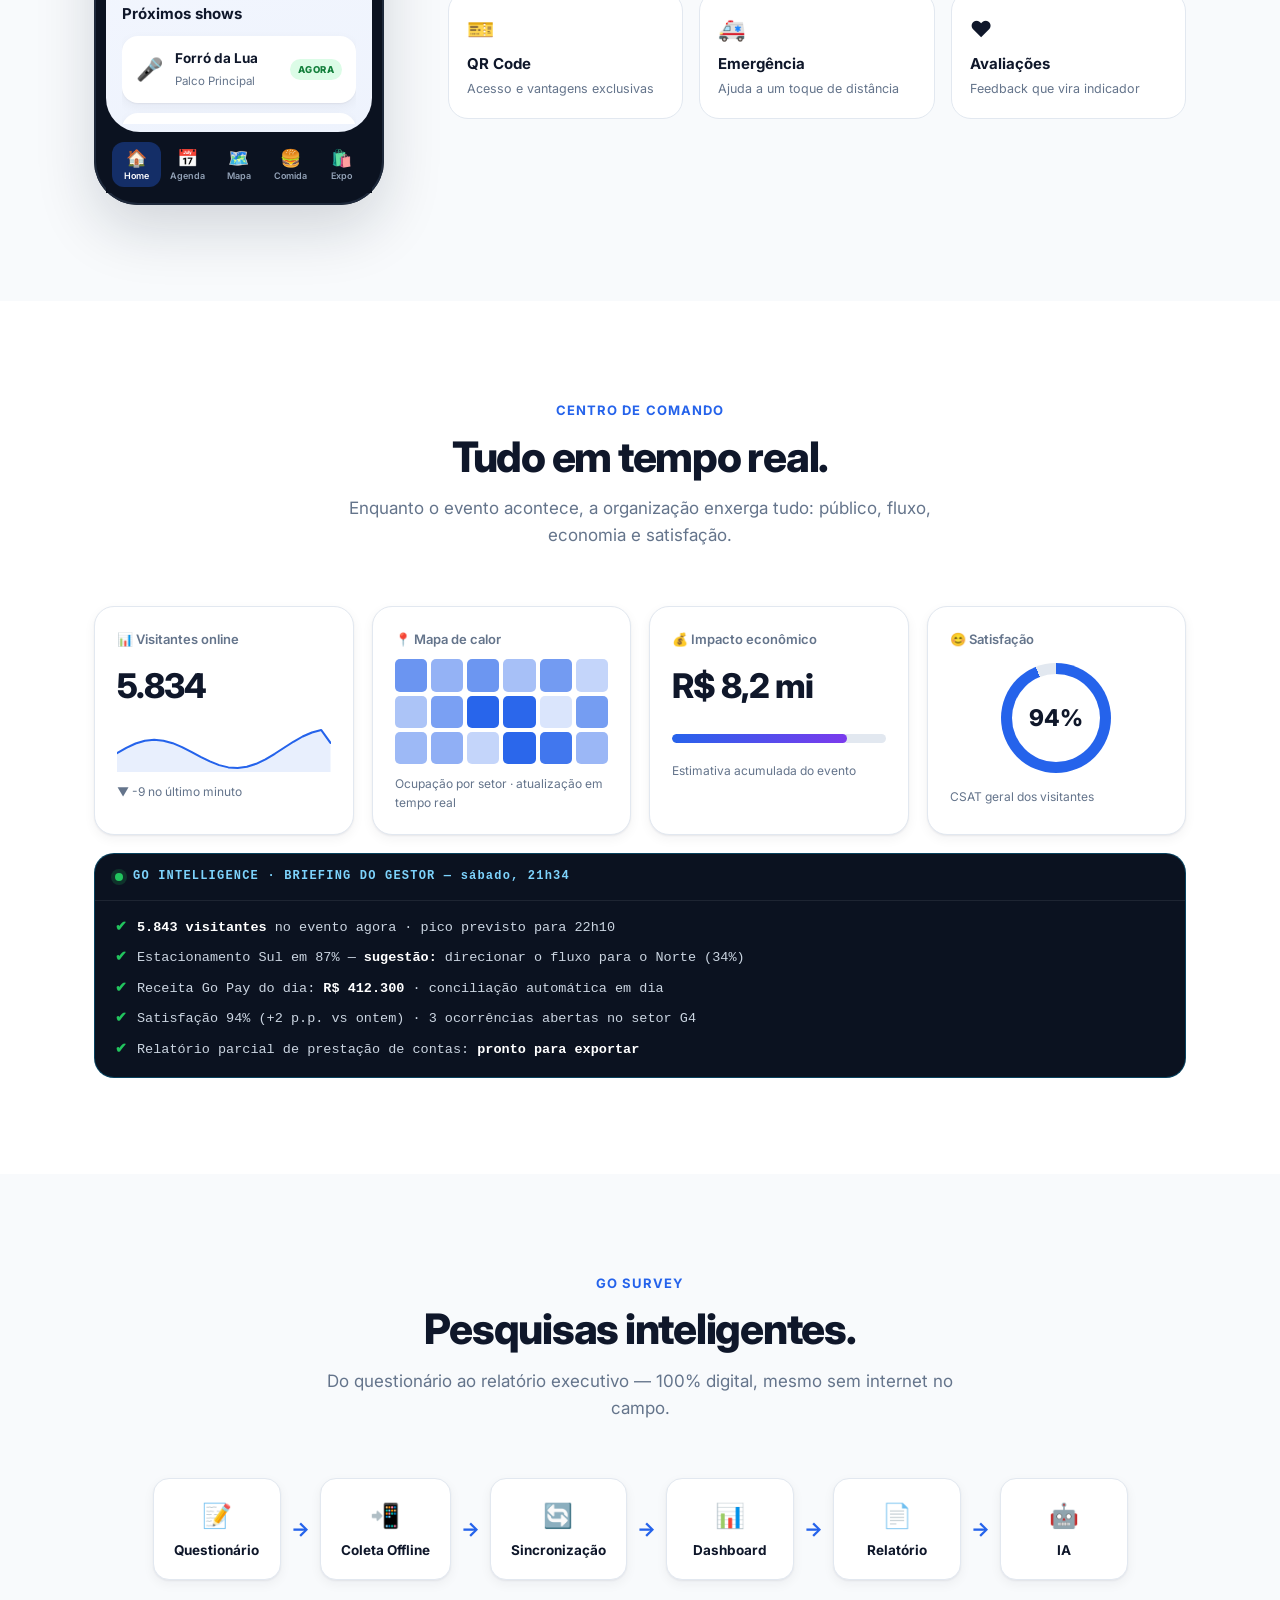
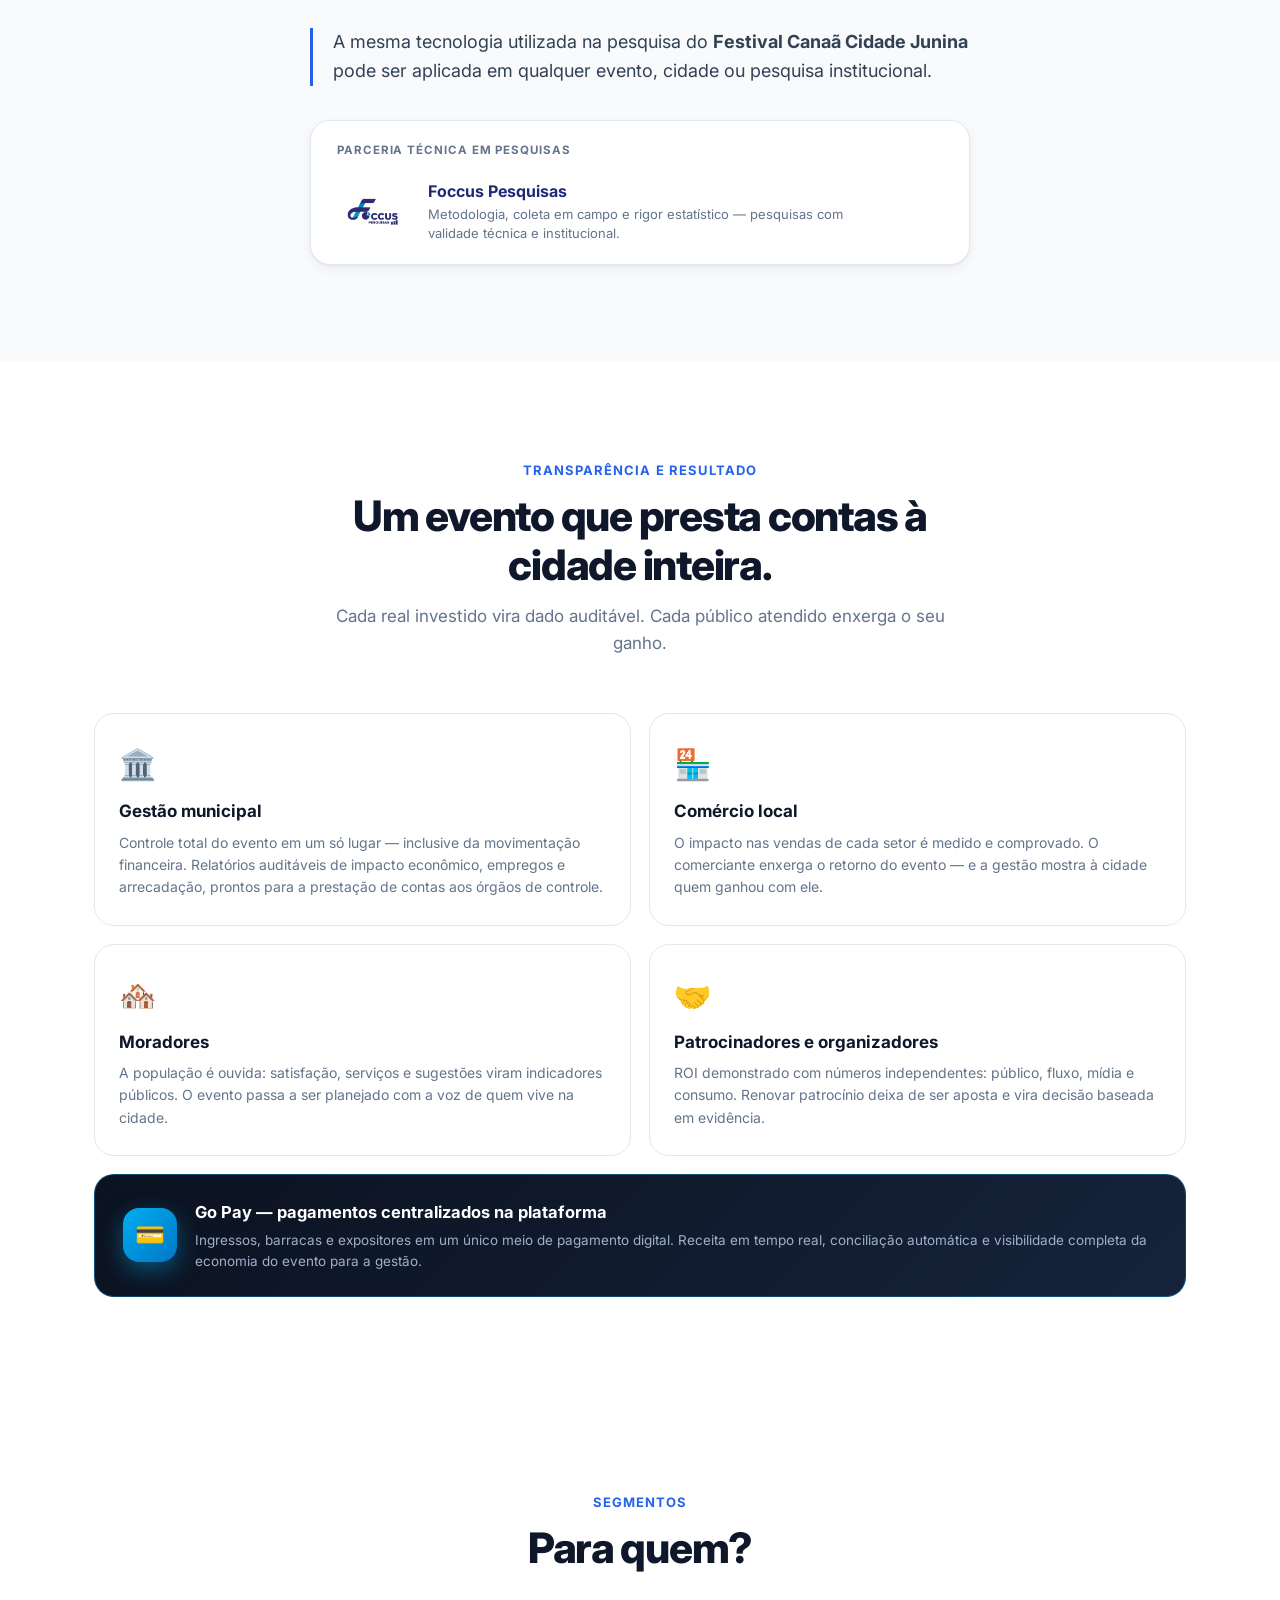
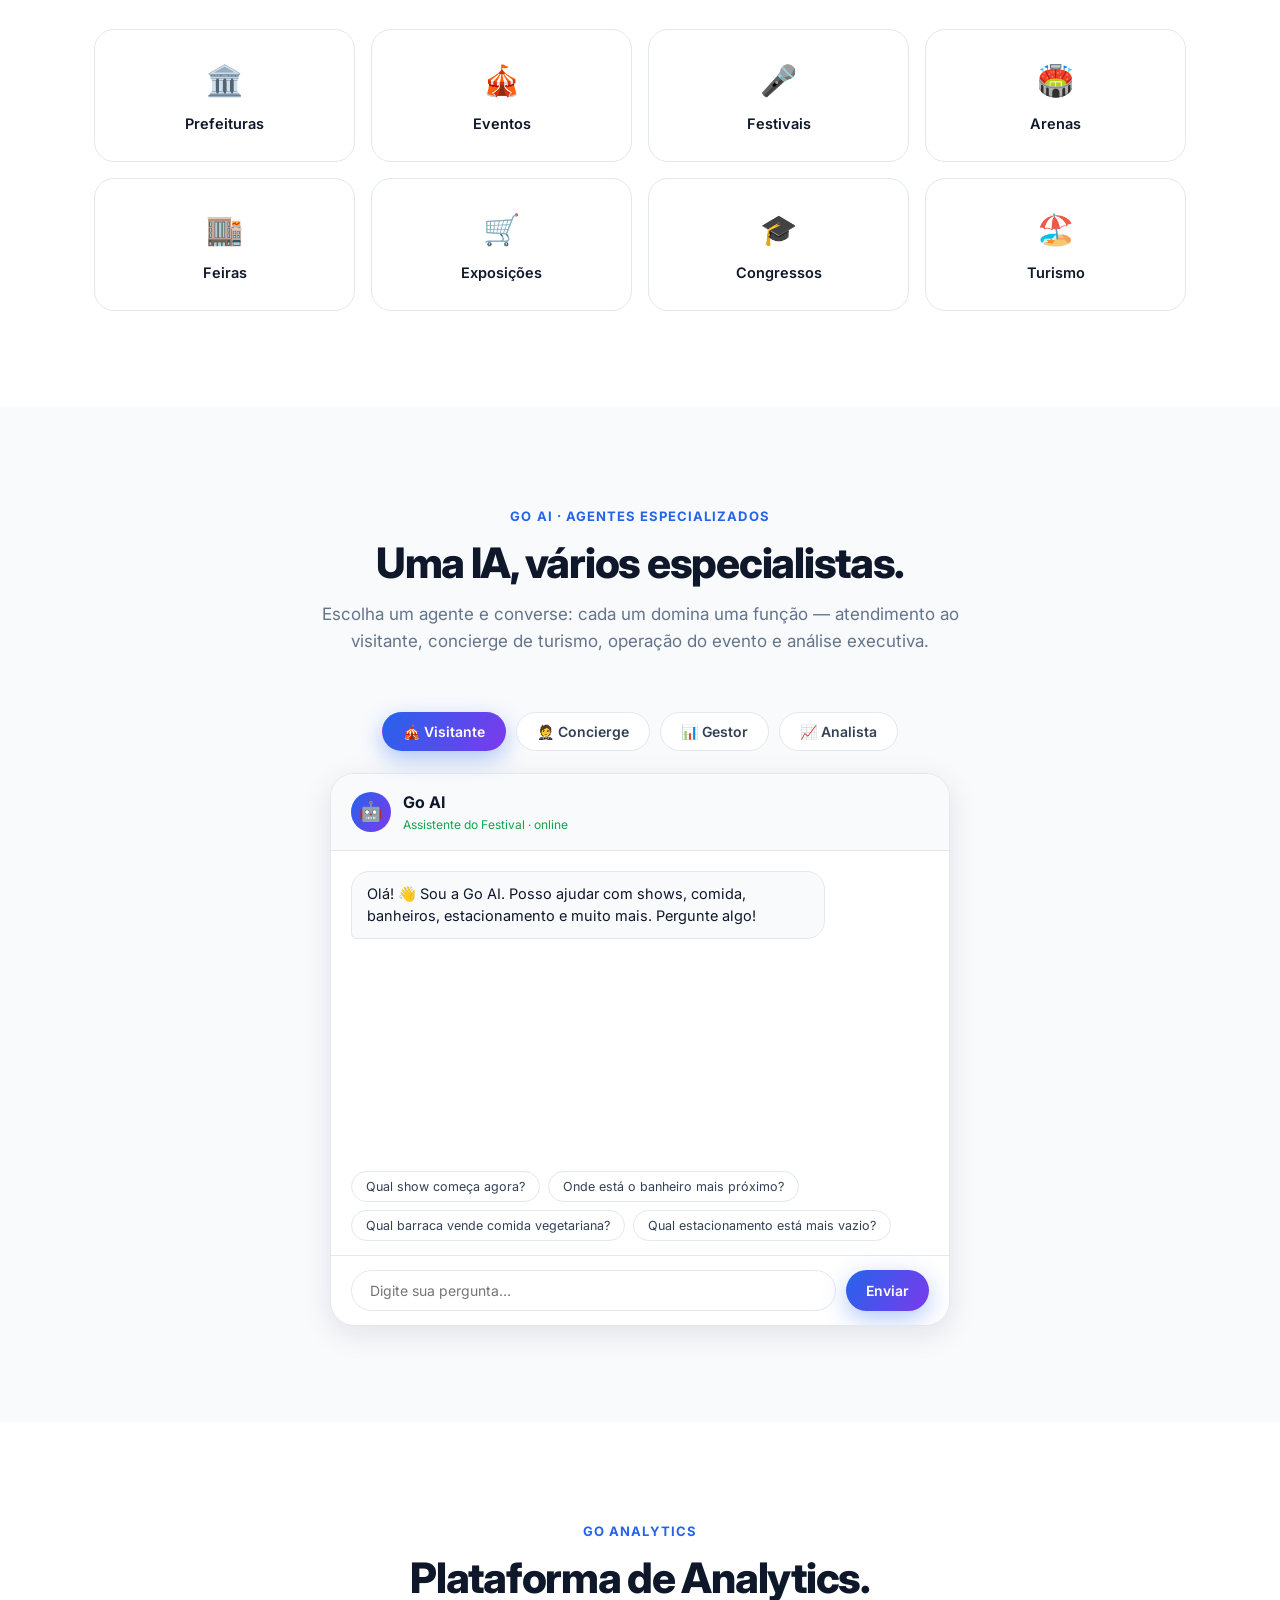
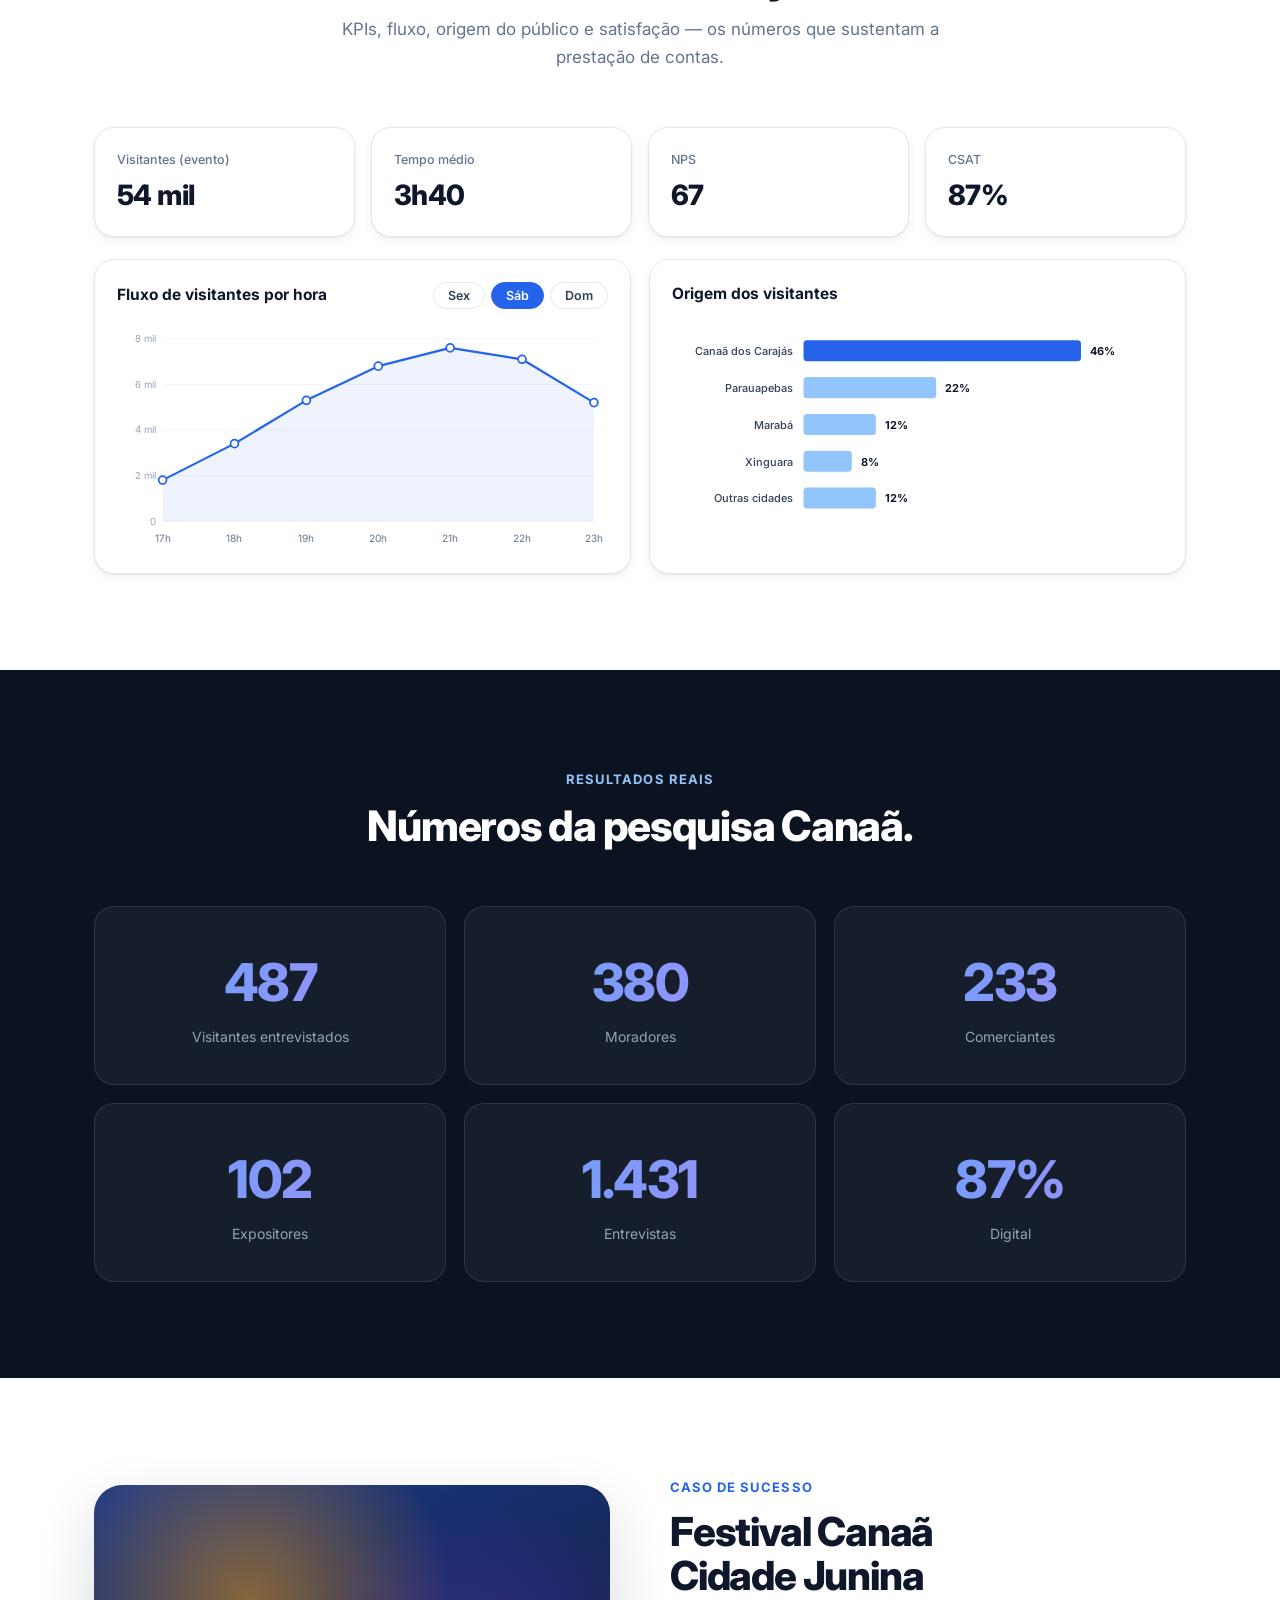
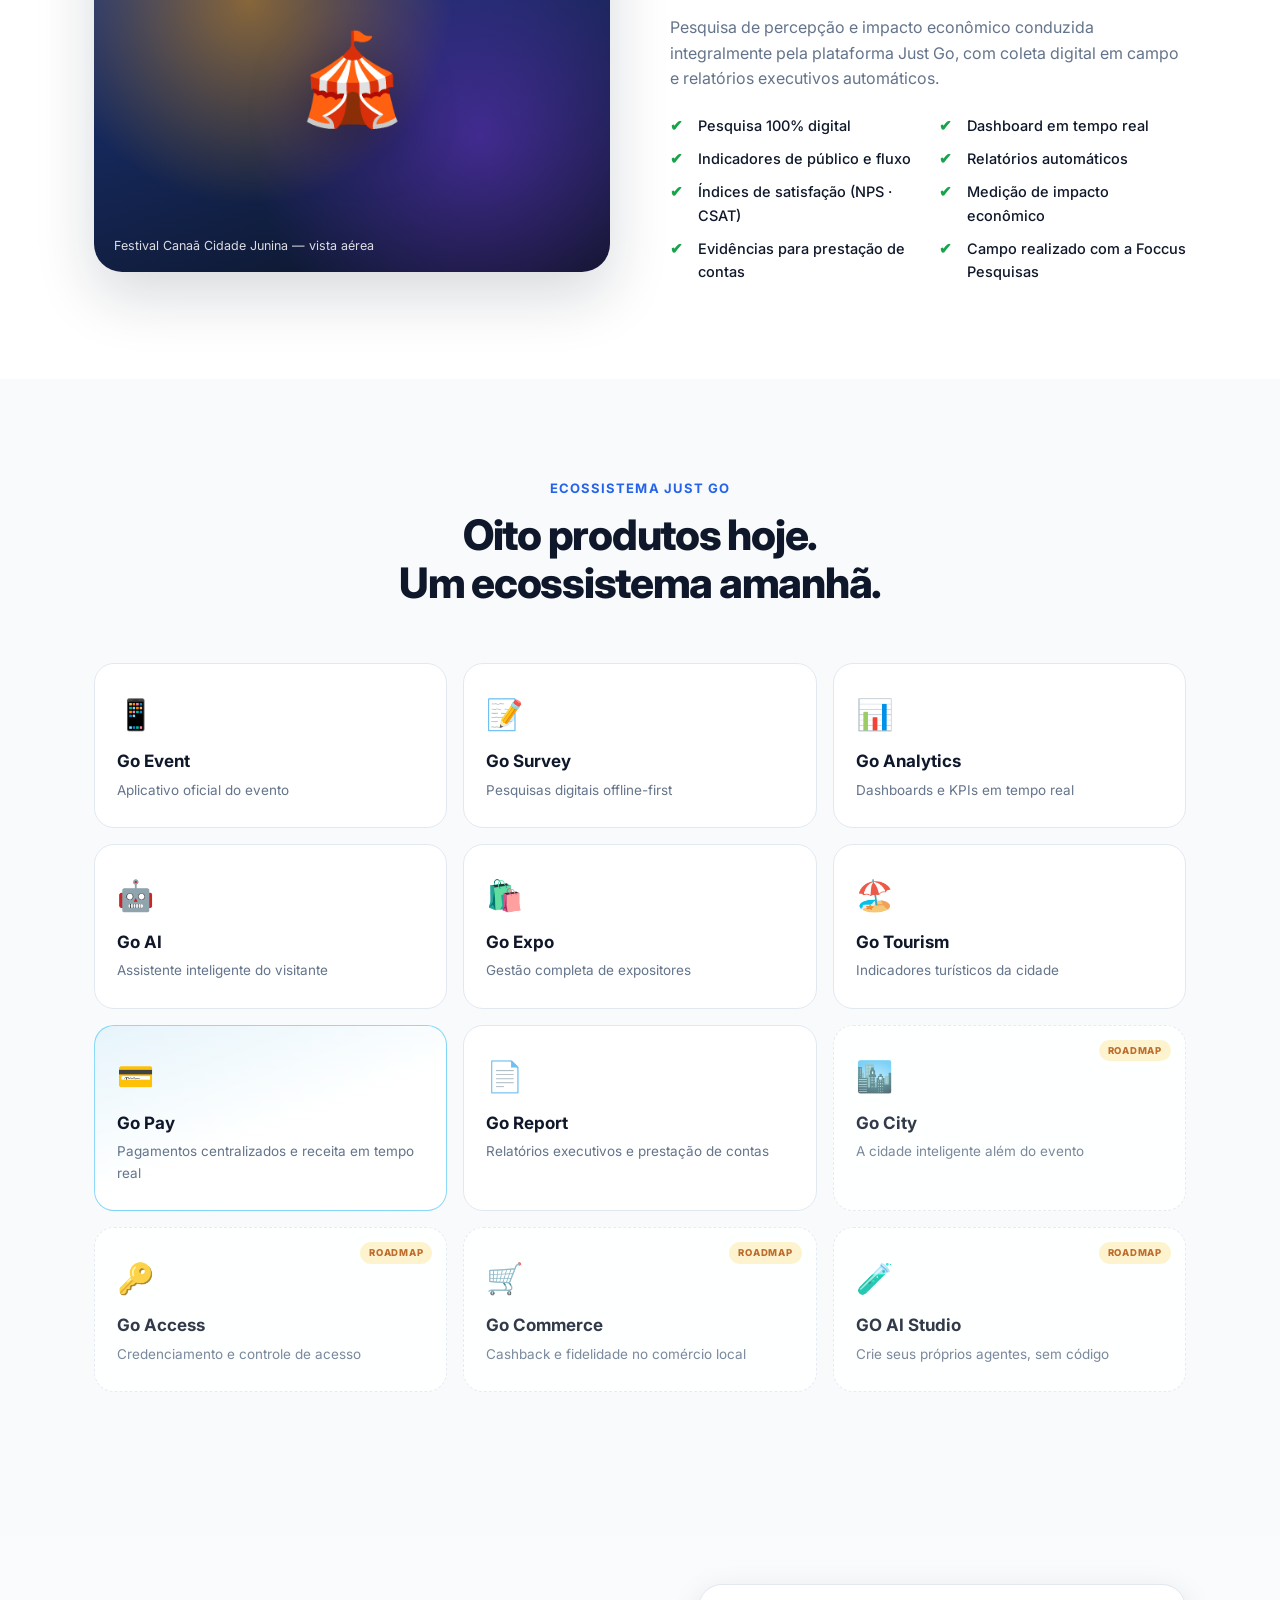
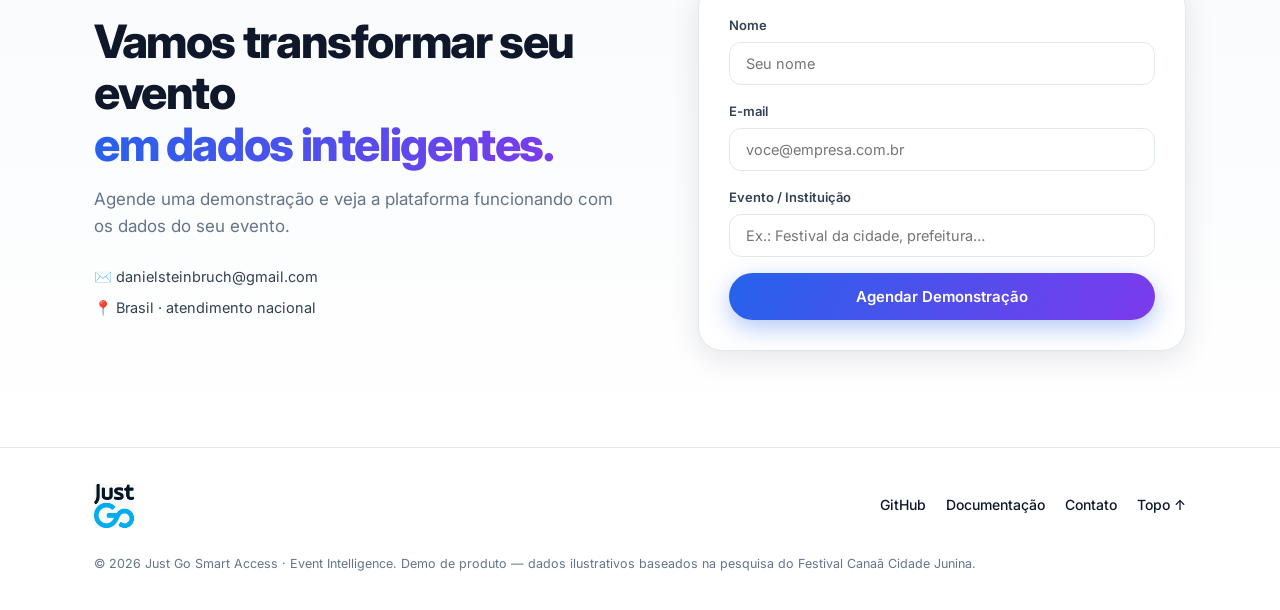
==== commit d8e1e192: "fix: email de contato clicavel via mailto no CTA final Troca contato@justgosmartaccess.com.br por da" ====
--- a/index.html
+++ b/index.html
@@ -480,7 +480,7 @@
         <h2>Vamos transformar seu evento<br/><span class="grad-text">em dados inteligentes.</span></h2>
         <p>Agende uma demonstração e veja a plataforma funcionando com os dados do seu evento.</p>
         <div class="cta-contacts">
-          <span>✉️ contato@justgosmartaccess.com.br</span>
+          <a class="cta-mail" href="mailto:danielsteinbruch@gmail.com?subject=Demonstra%C3%A7%C3%A3o%20Just%20Go%20%E2%80%94%20Event%20Intelligence">✉️ danielsteinbruch@gmail.com</a>
           <span>📍 Brasil · atendimento nacional</span>
         </div>
       </div>
--- a/css/styles.css
+++ b/css/styles.css
@@ -511,7 +511,10 @@
 .cta-grid { display: grid; grid-template-columns: 1.05fr .95fr; gap: 64px; align-items: center; }
 .cta-grid h2 { font-size: clamp(30px, 4vw, 46px); font-weight: 800; letter-spacing: -.03em; line-height: 1.12; margin-bottom: 16px; }
 .cta-grid p { color: var(--muted); font-size: 17px; margin-bottom: 24px; }
-.cta-contacts { display: flex; flex-direction: column; gap: 8px; font-size: 14.5px; color: var(--ink-2); }
+.cta-contacts { display: flex; flex-direction: column; align-items: flex-start; gap: 8px; font-size: 14.5px; color: var(--ink-2); }
+.cta-mail { transition: color .2s; border-radius: 6px; }
+.cta-mail:hover { color: var(--blue); text-decoration: underline; text-underline-offset: 3px; }
+.cta-mail:focus-visible { outline: 2px solid var(--blue); outline-offset: 3px; }
 .lead-form {
   background: #fff; border: 1px solid var(--line); border-radius: 24px;
   padding: 30px; box-shadow: var(--shadow-md); display: flex; flex-direction: column; gap: 16px;
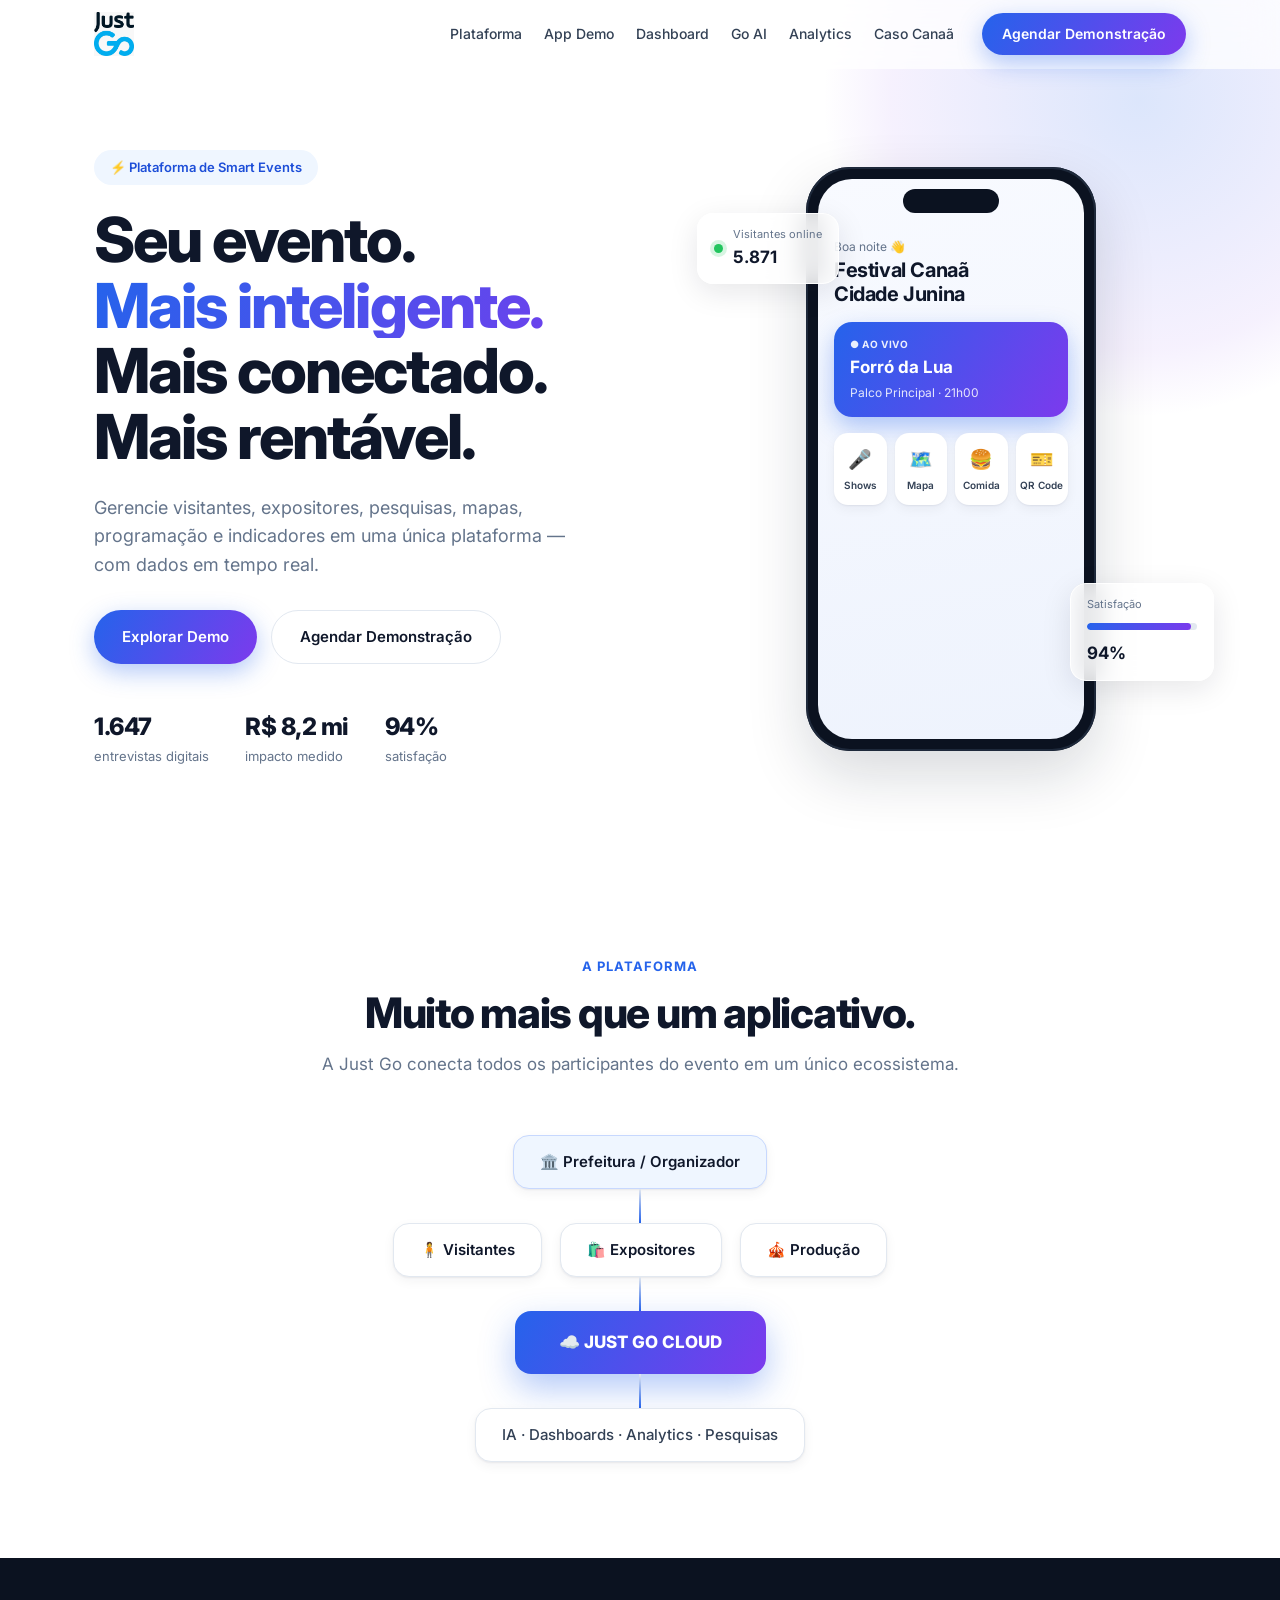
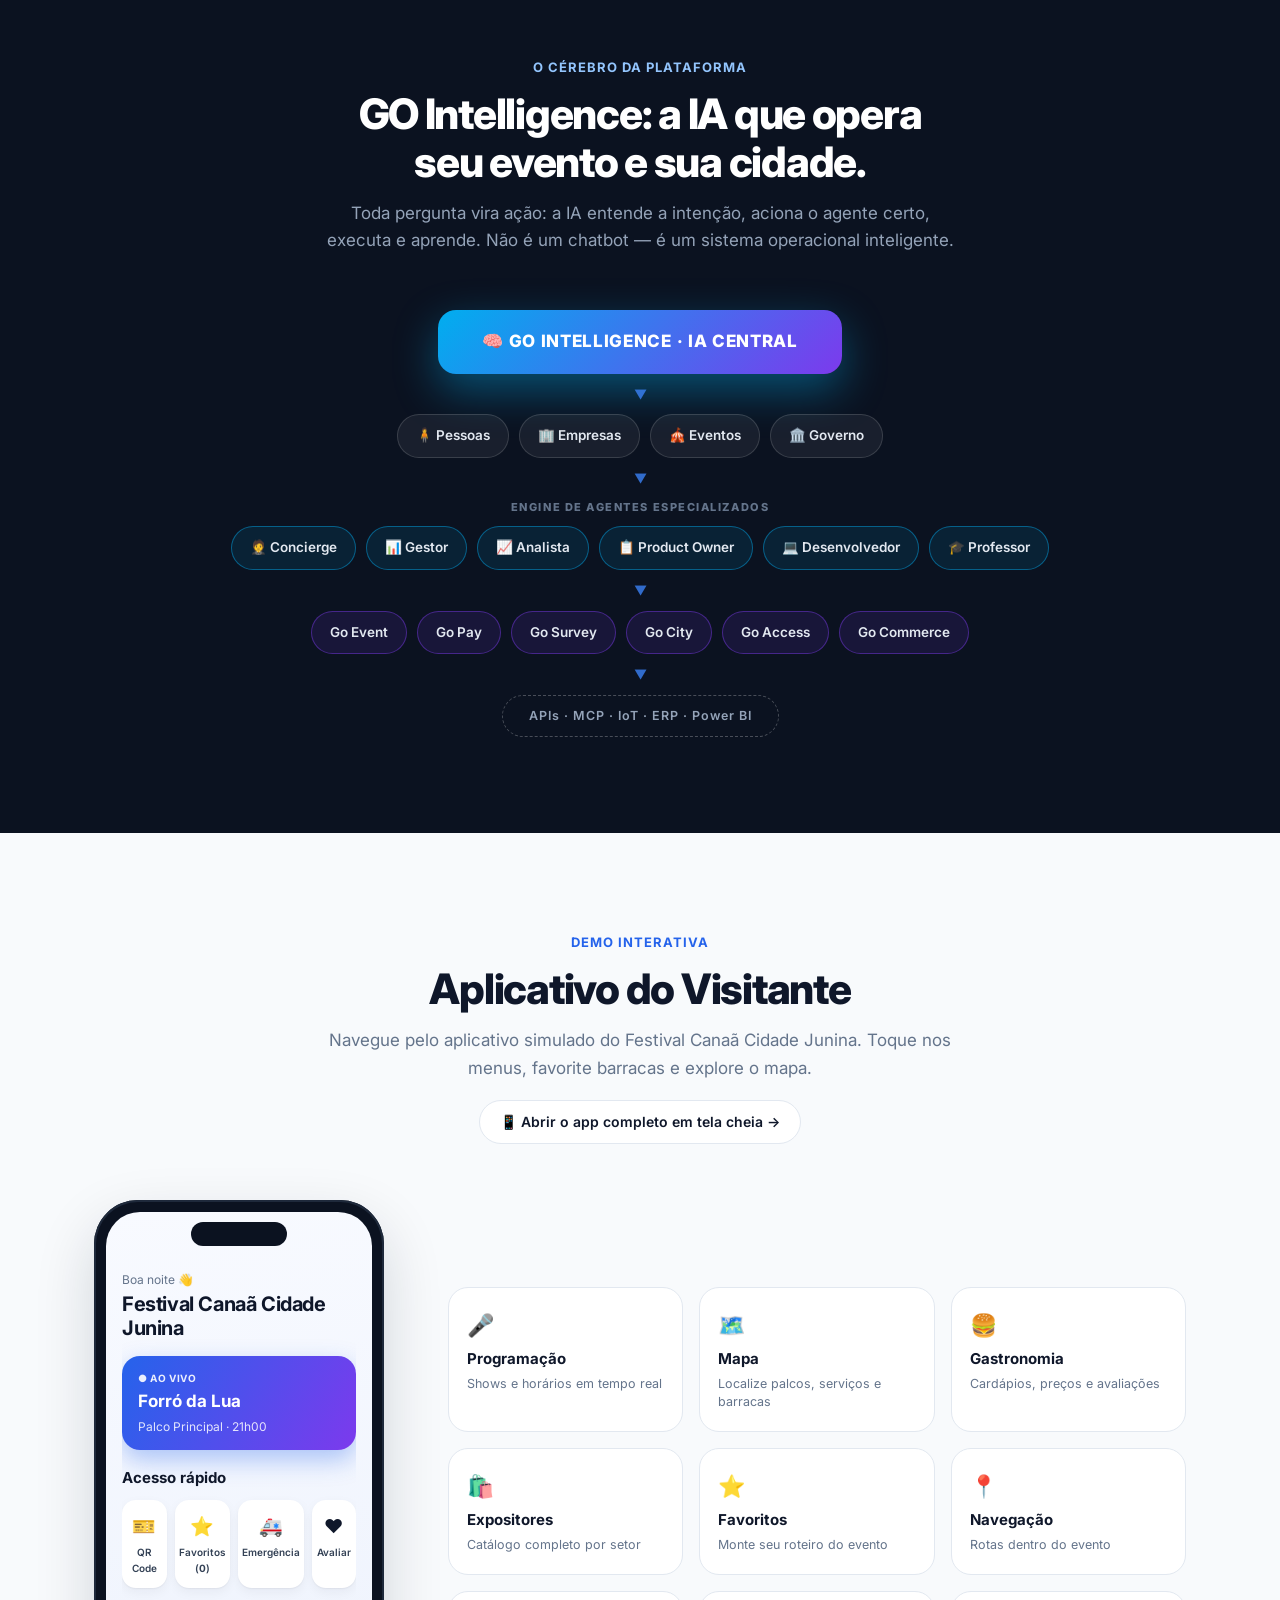
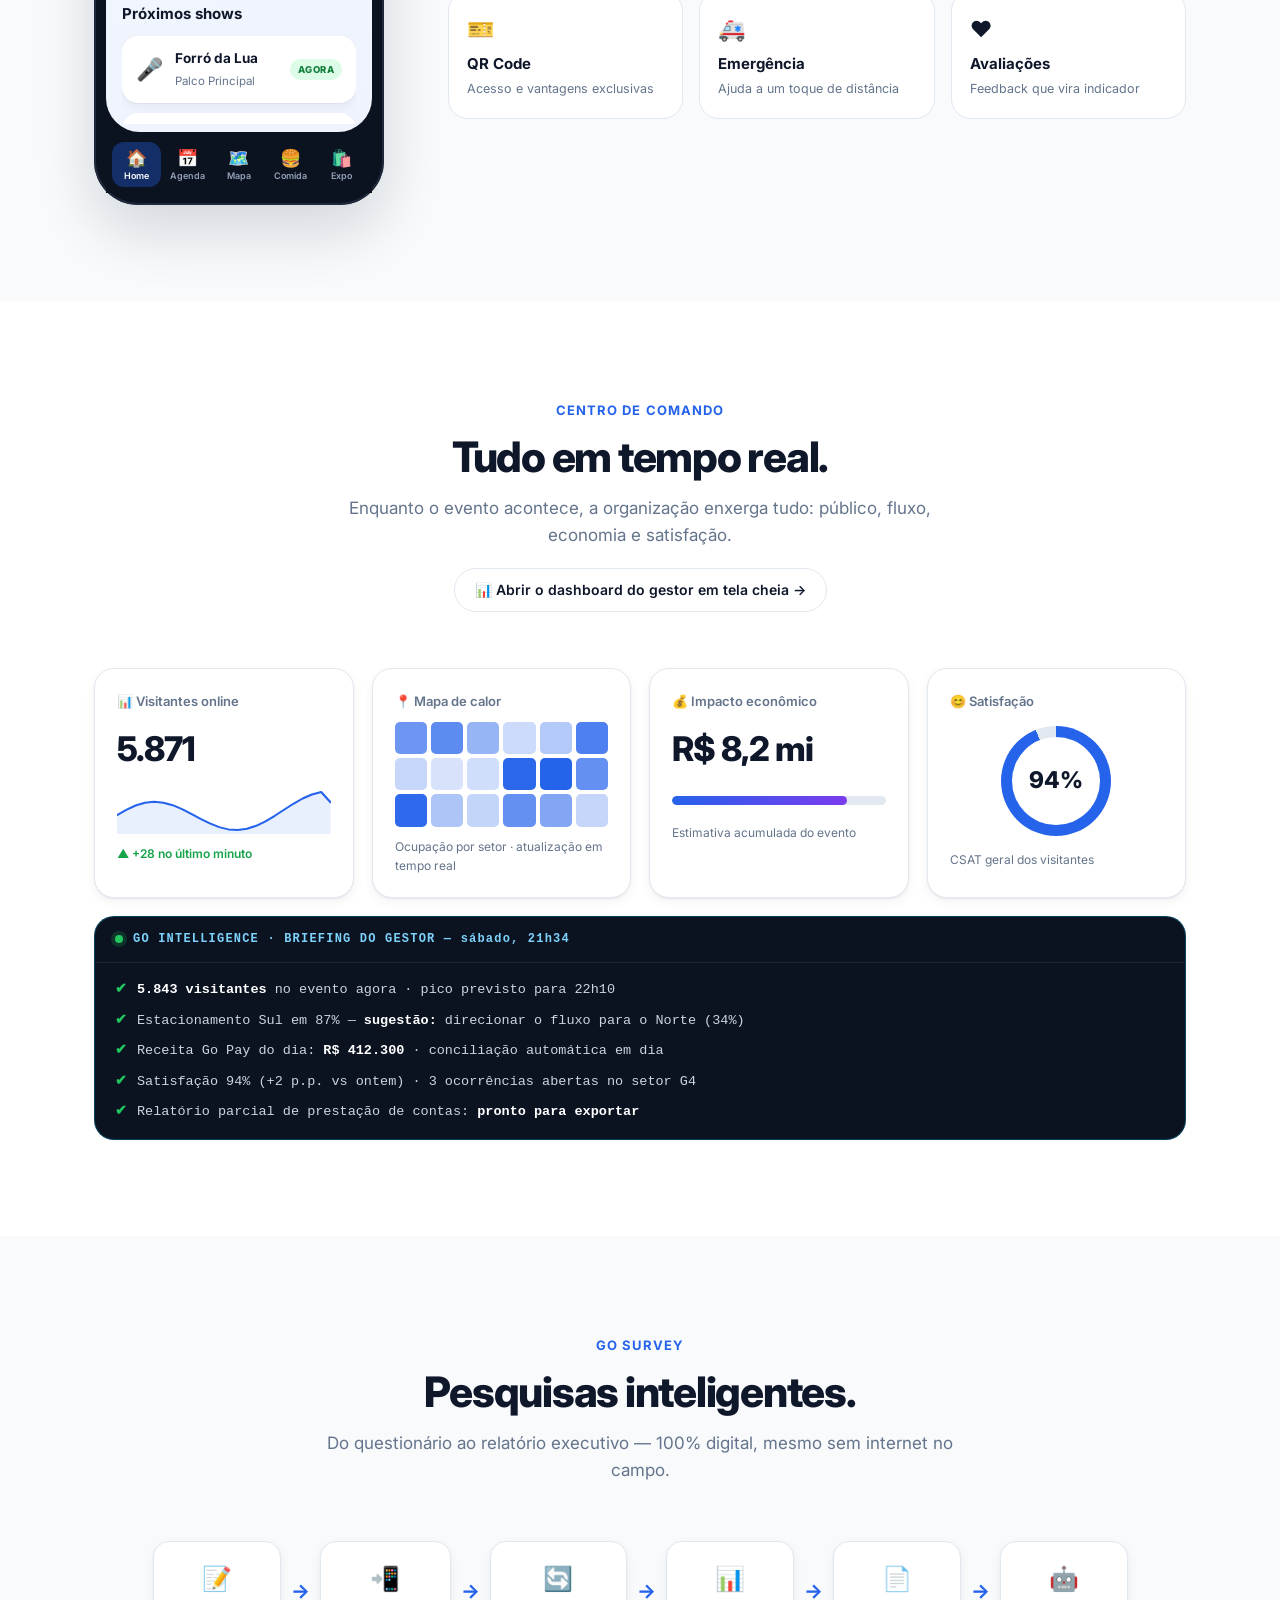
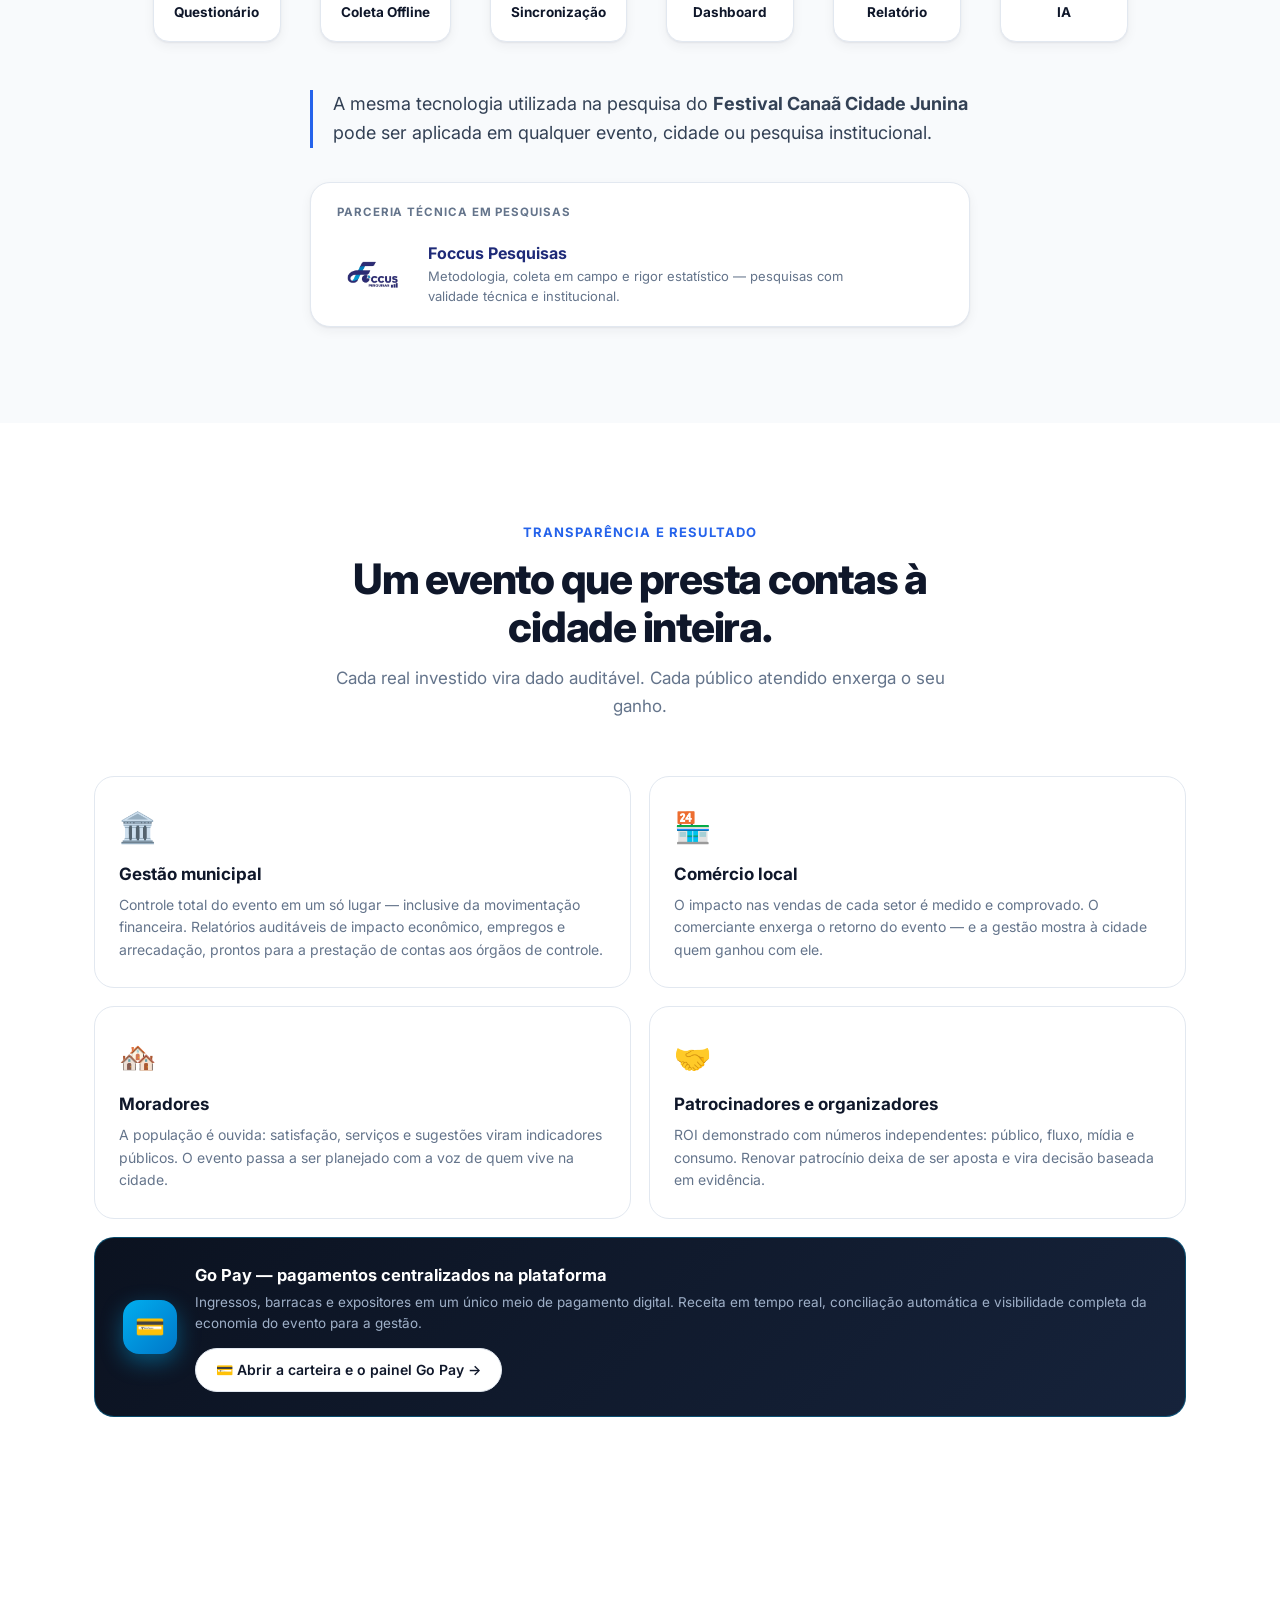
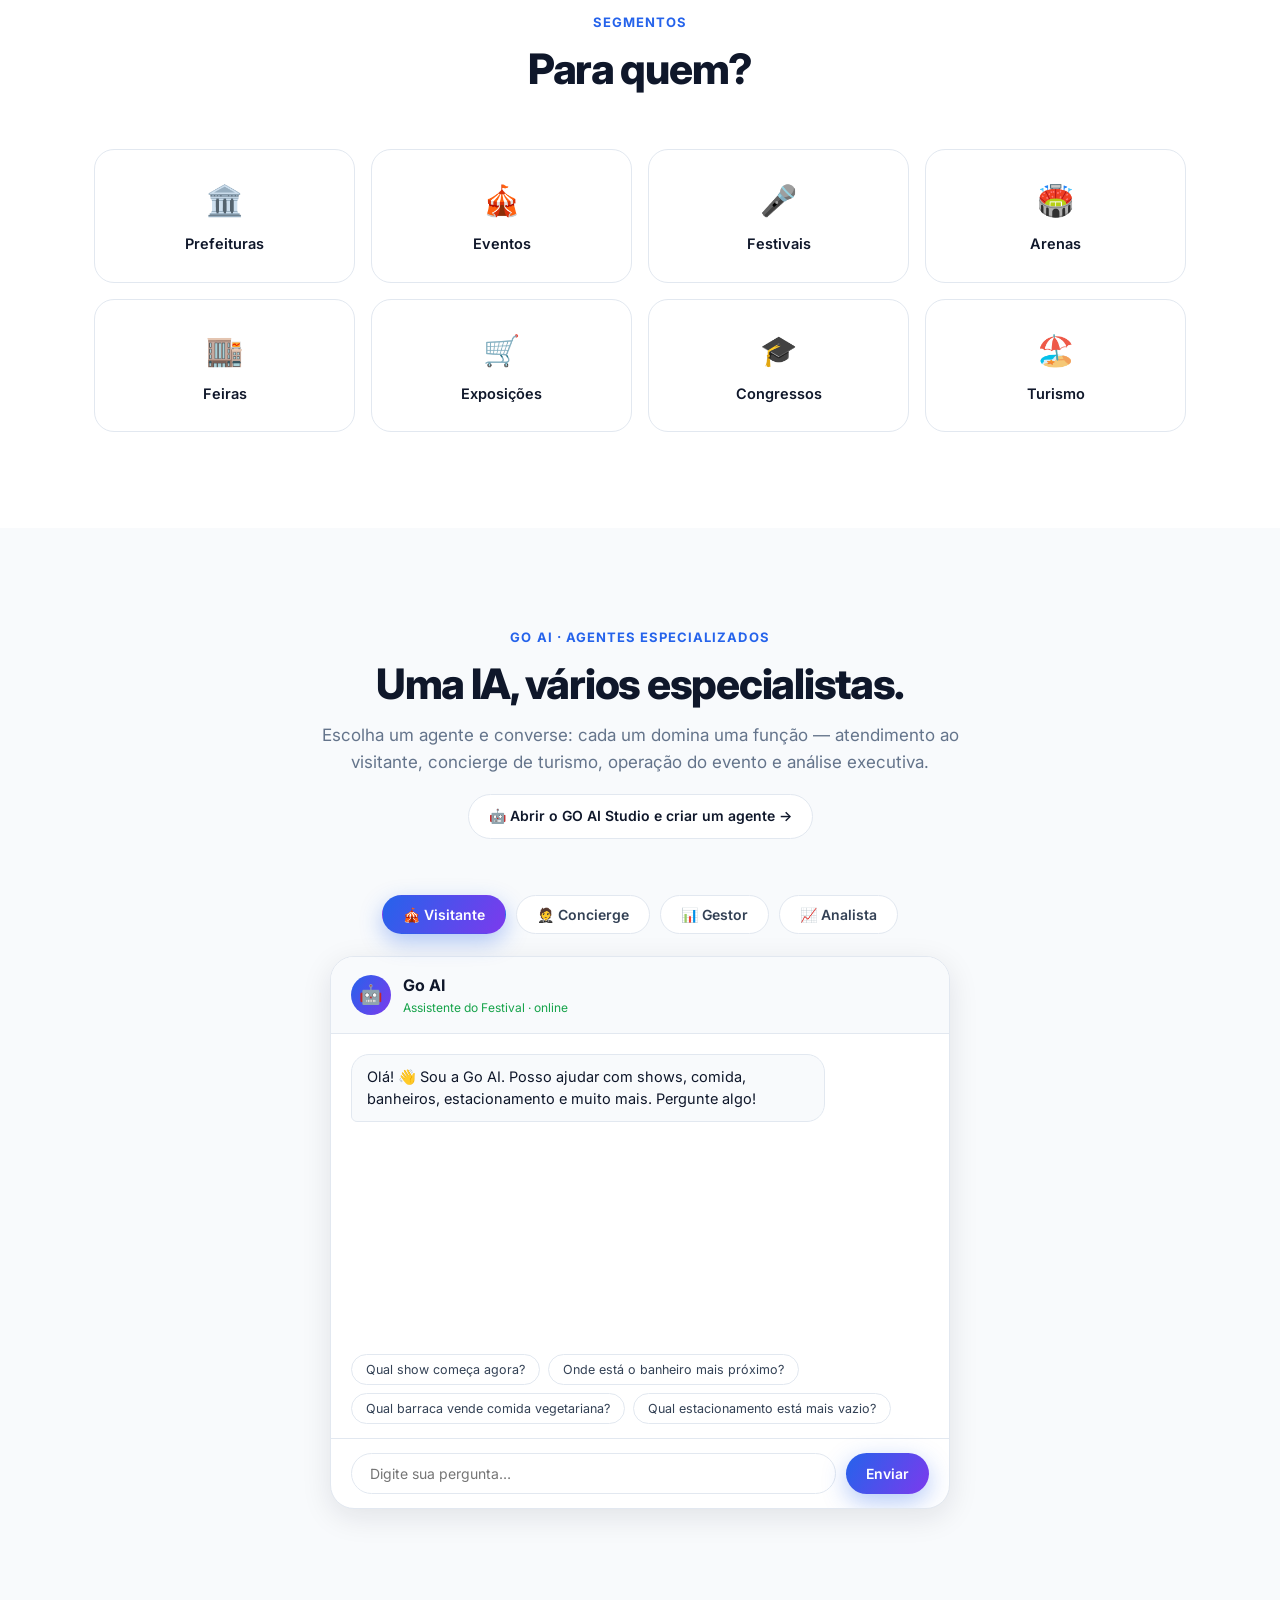
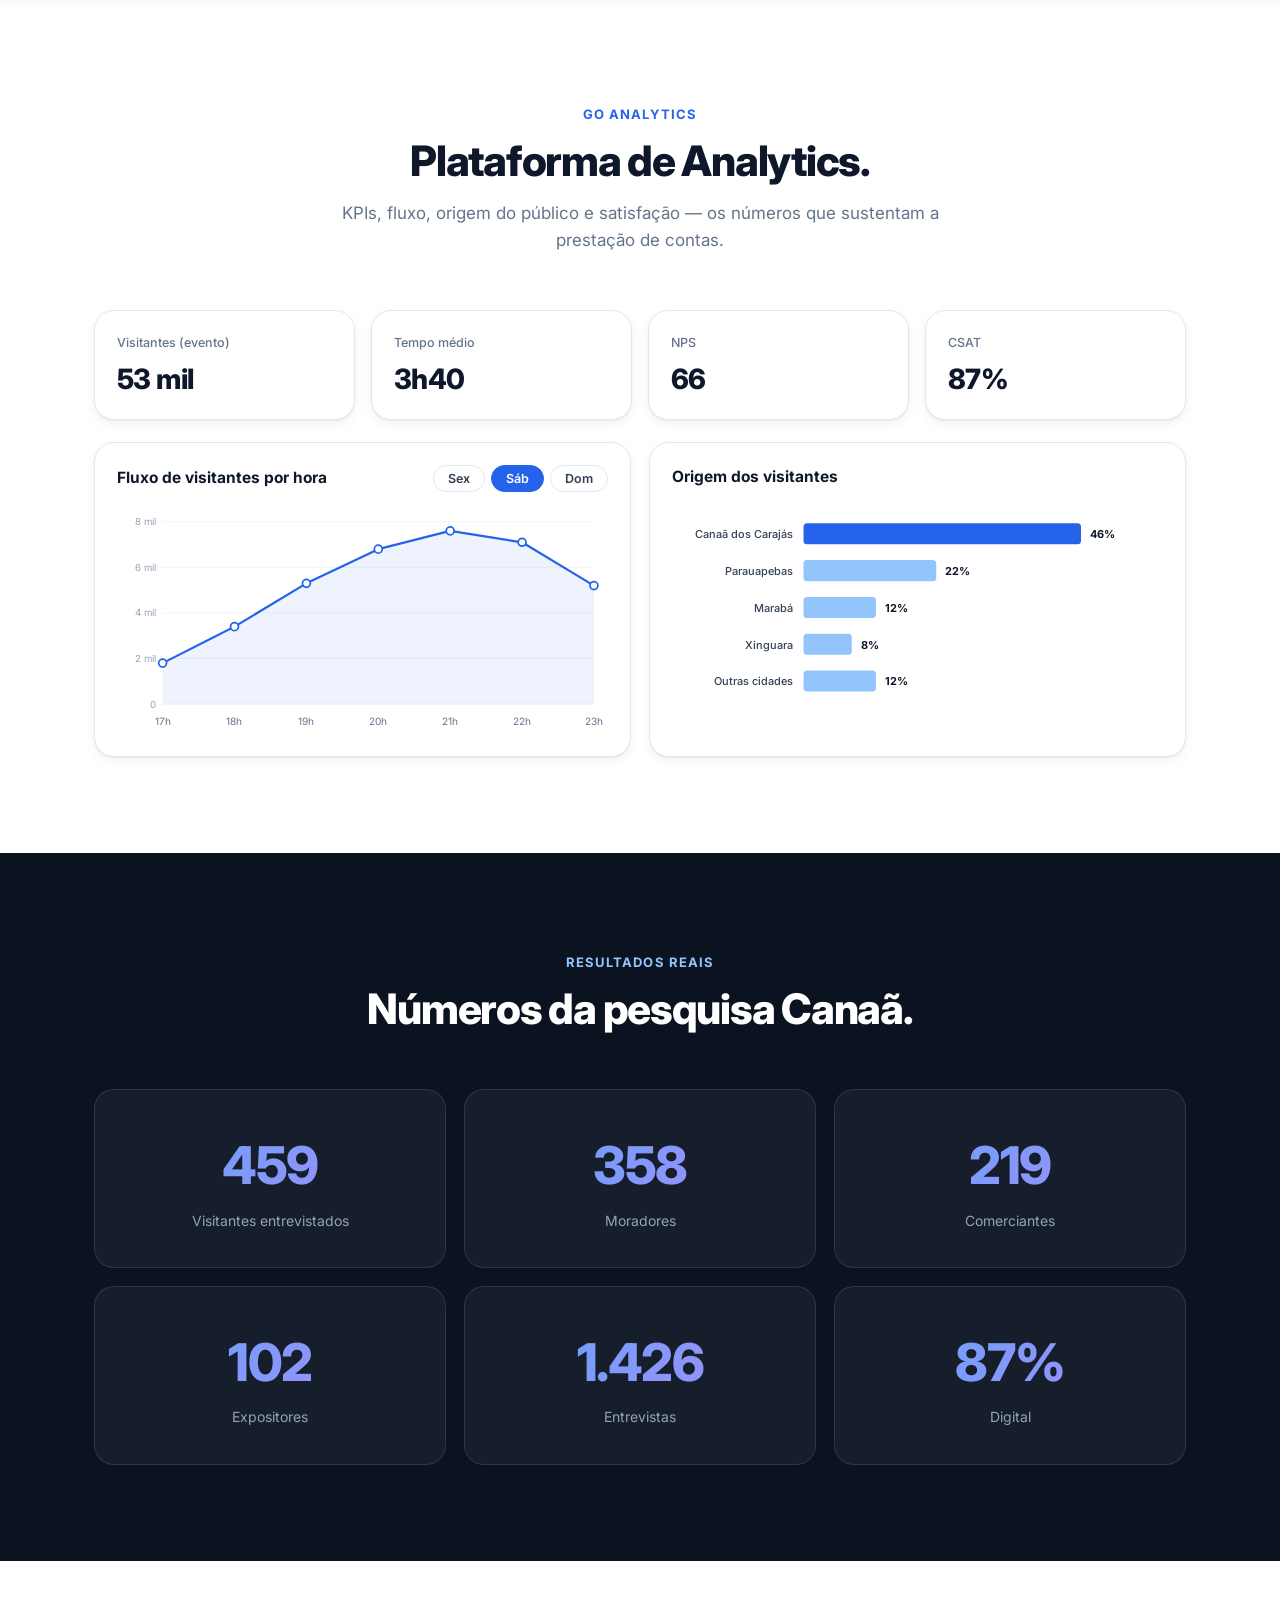
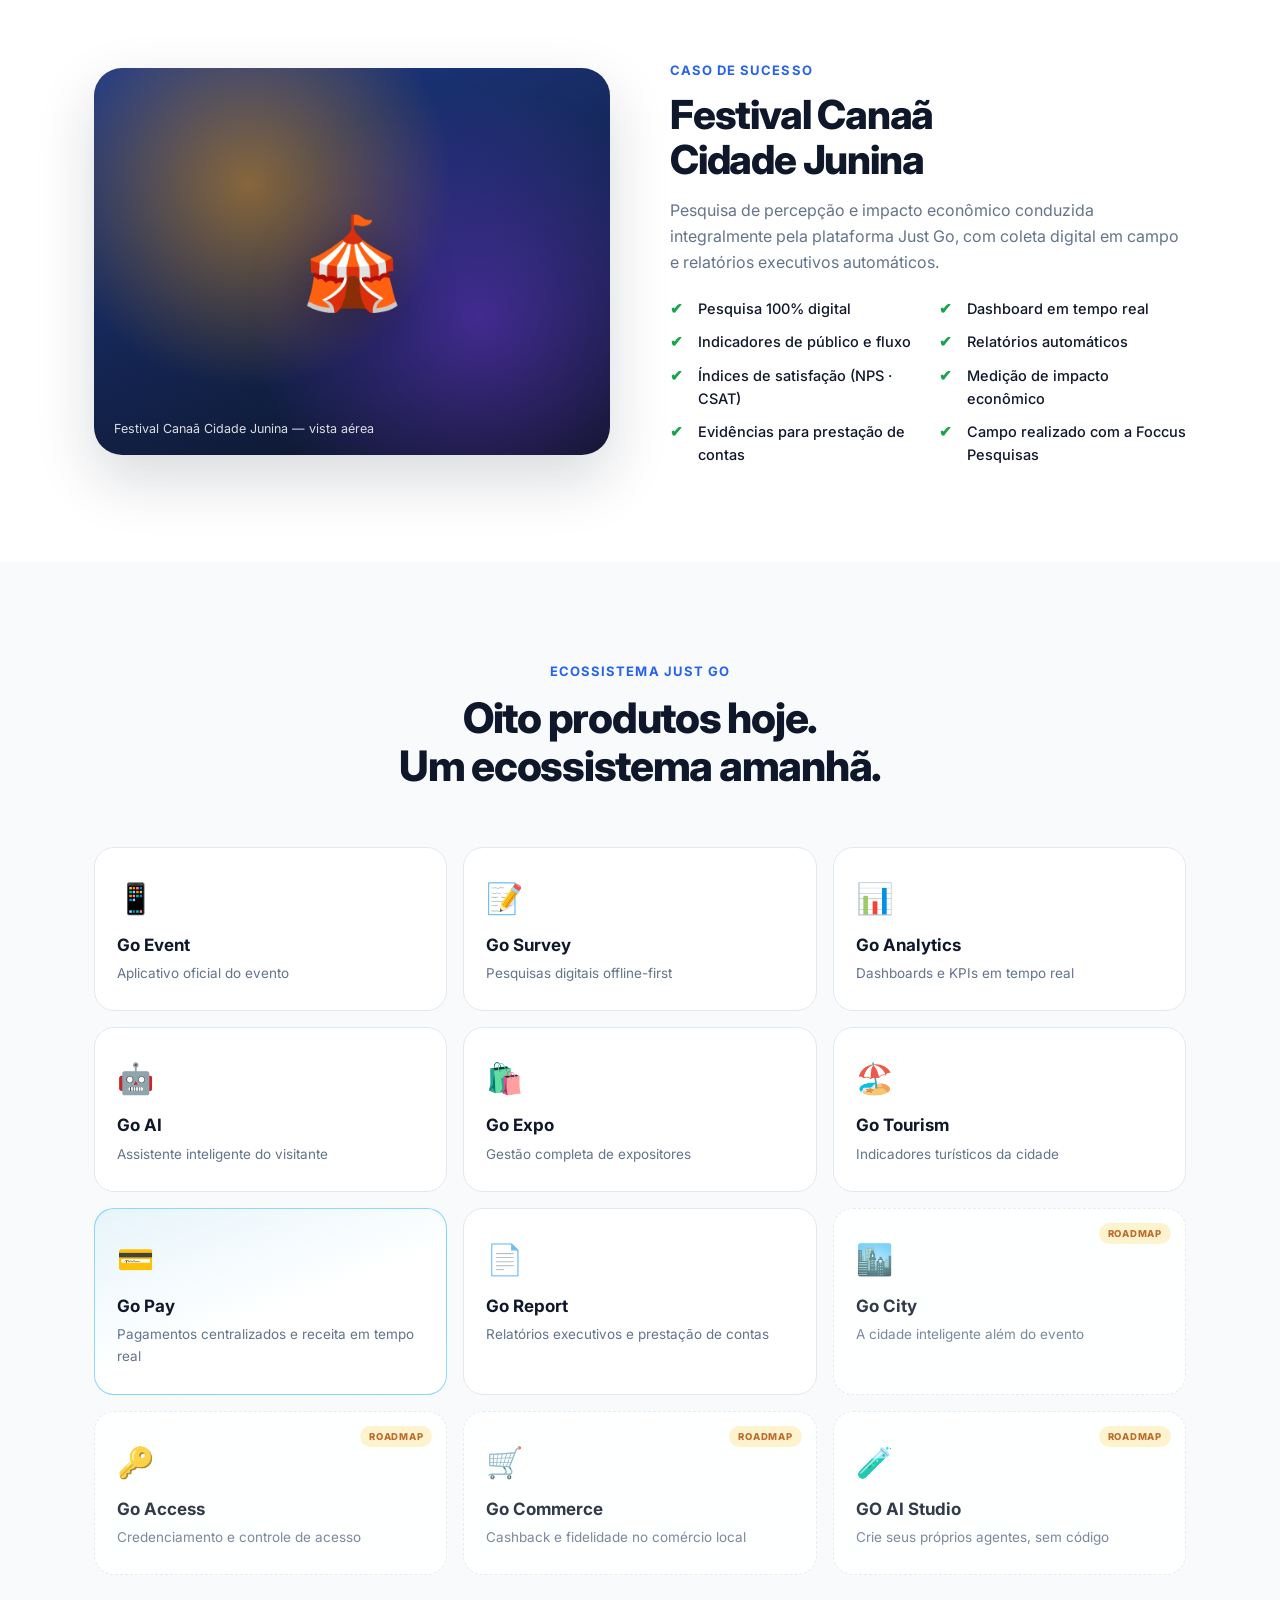
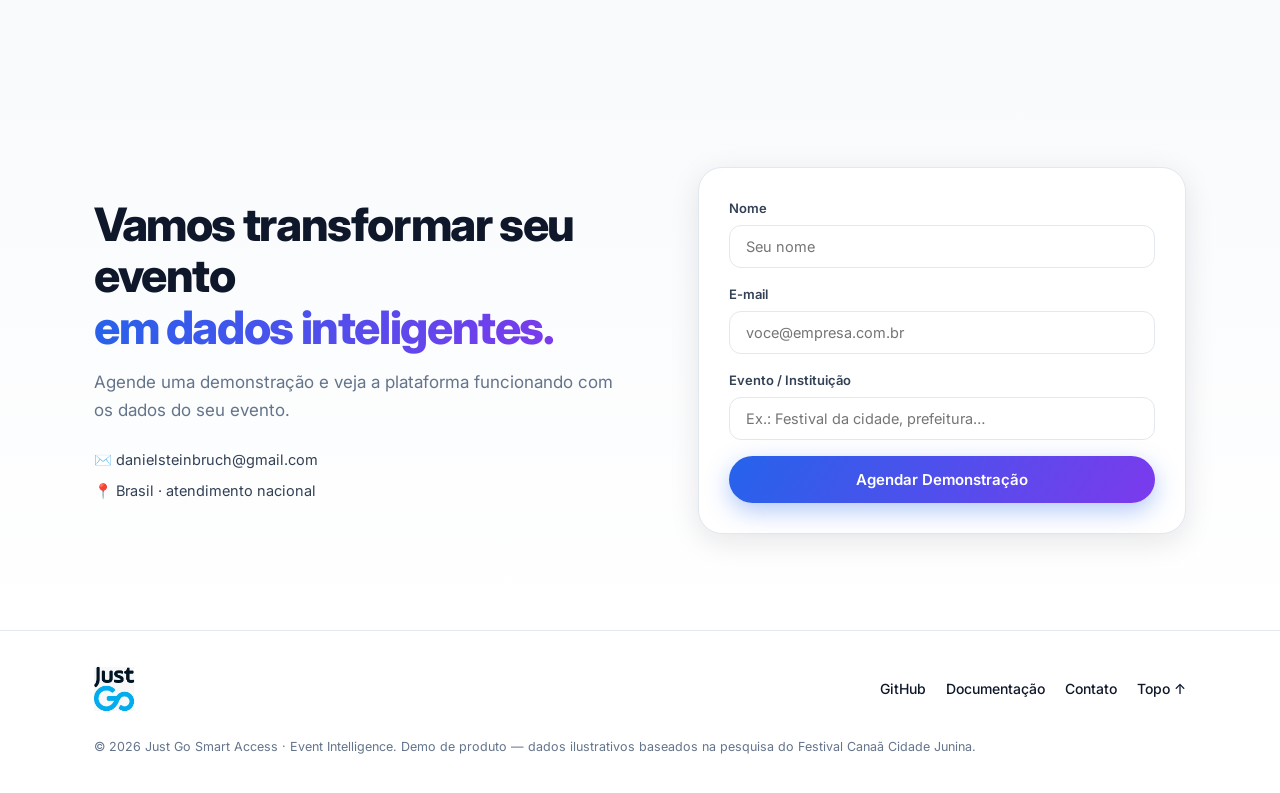
==== commit 5e4ecaff: "feat: tres telas do Figma Make portadas para o stack estatico Adiciona dashboard do gestor, Go Pay e" ====
--- a/index.html
+++ b/index.html
@@ -196,6 +196,7 @@
         <span class="eyebrow">Centro de comando</span>
         <h2>Tudo em tempo real.</h2>
         <p>Enquanto o evento acontece, a organização enxerga tudo: público, fluxo, economia e satisfação.</p>
+        <a href="dashboard/" class="btn btn-ghost btn-sm" style="margin-top:18px">📊 Abrir o dashboard do gestor em tela cheia →</a>
       </div>
       <div class="dash-grid">
         <div class="dash-card reveal">
@@ -306,6 +307,7 @@
         <div>
           <strong>Go Pay — pagamentos centralizados na plataforma</strong>
           <p>Ingressos, barracas e expositores em um único meio de pagamento digital. Receita em tempo real, conciliação automática e visibilidade completa da economia do evento para a gestão.</p>
+          <a href="gopay/" class="btn btn-ghost btn-sm" style="margin-top:14px">💳 Abrir a carteira e o painel Go Pay →</a>
         </div>
       </div>
     </div>
@@ -338,6 +340,7 @@
         <span class="eyebrow">Go AI · Agentes especializados</span>
         <h2>Uma IA, vários especialistas.</h2>
         <p>Escolha um agente e converse: cada um domina uma função — atendimento ao visitante, concierge de turismo, operação do evento e análise executiva.</p>
+        <a href="aistudio/" class="btn btn-ghost btn-sm" style="margin-top:18px">🤖 Abrir o GO AI Studio e criar um agente →</a>
       </div>
       <div class="agent-picker reveal" id="agentPicker">
         <button data-agent="visitante" class="active">🎪 Visitante</button>
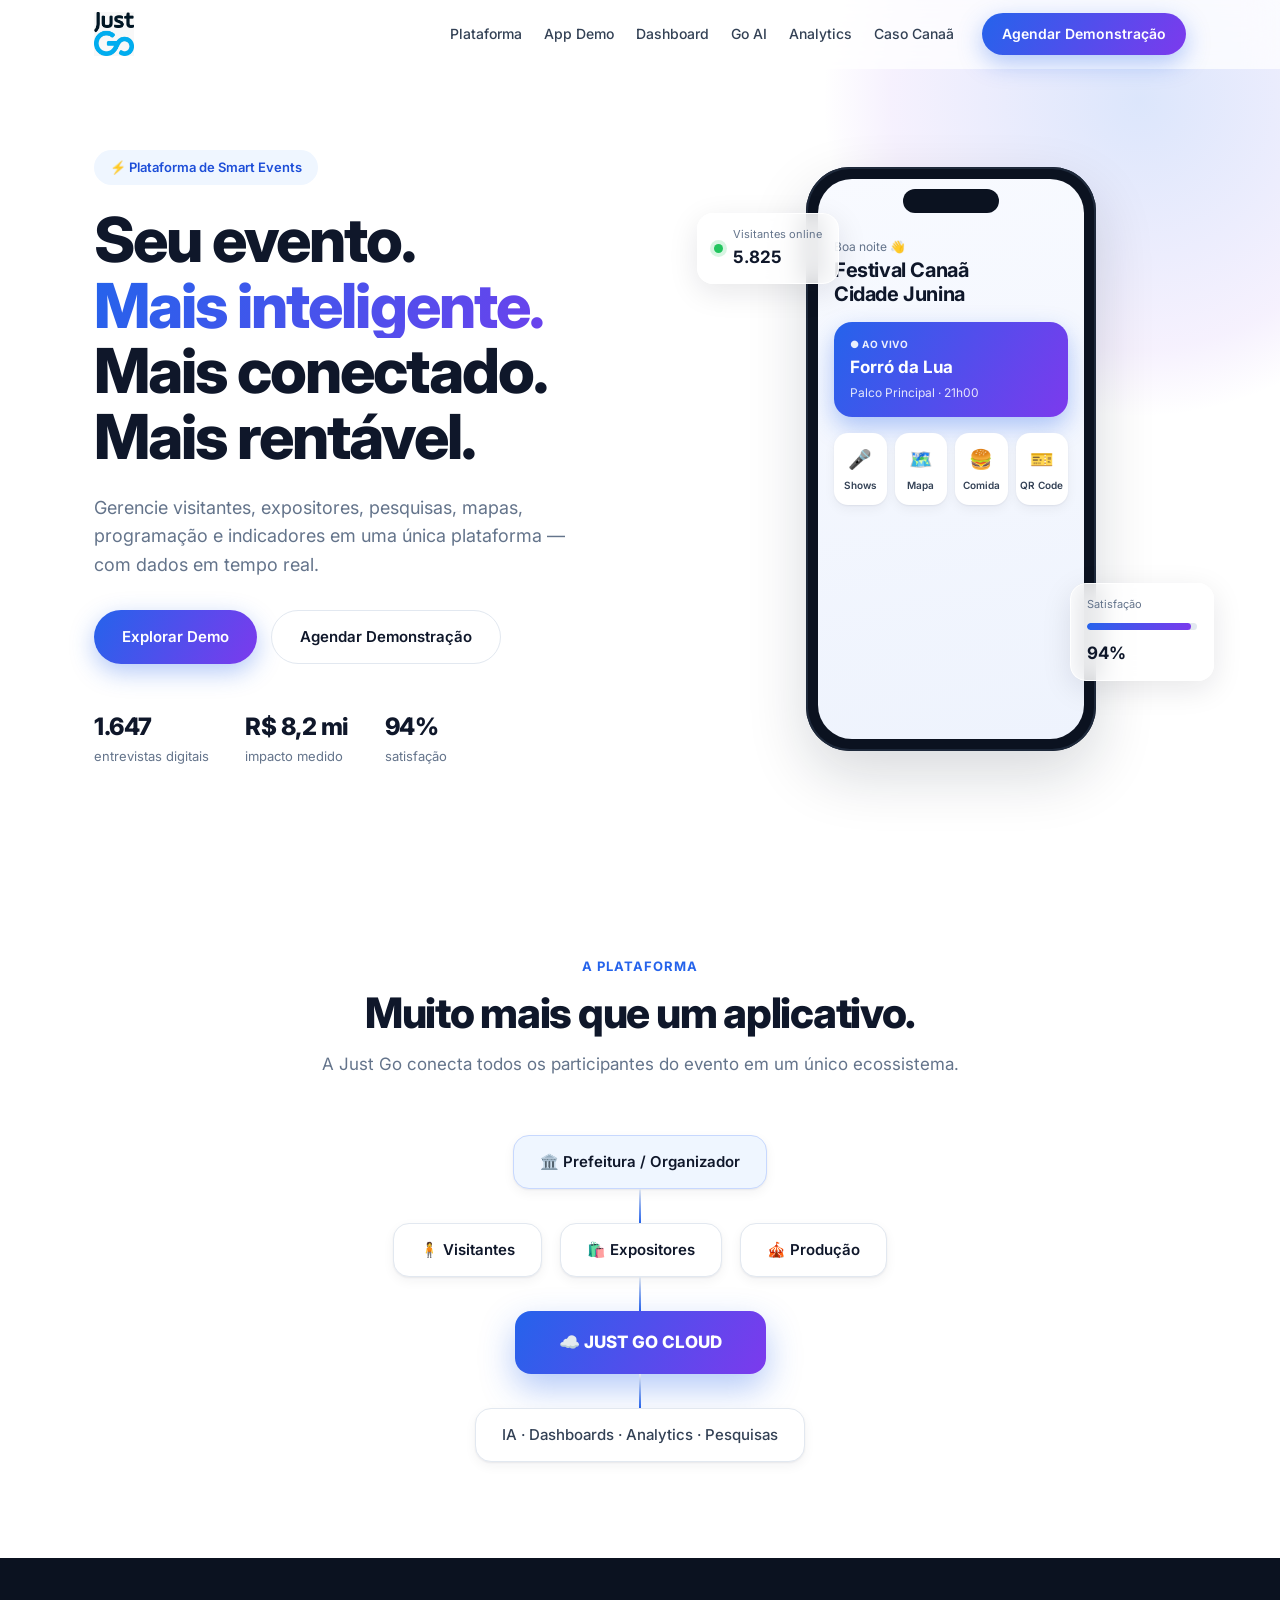
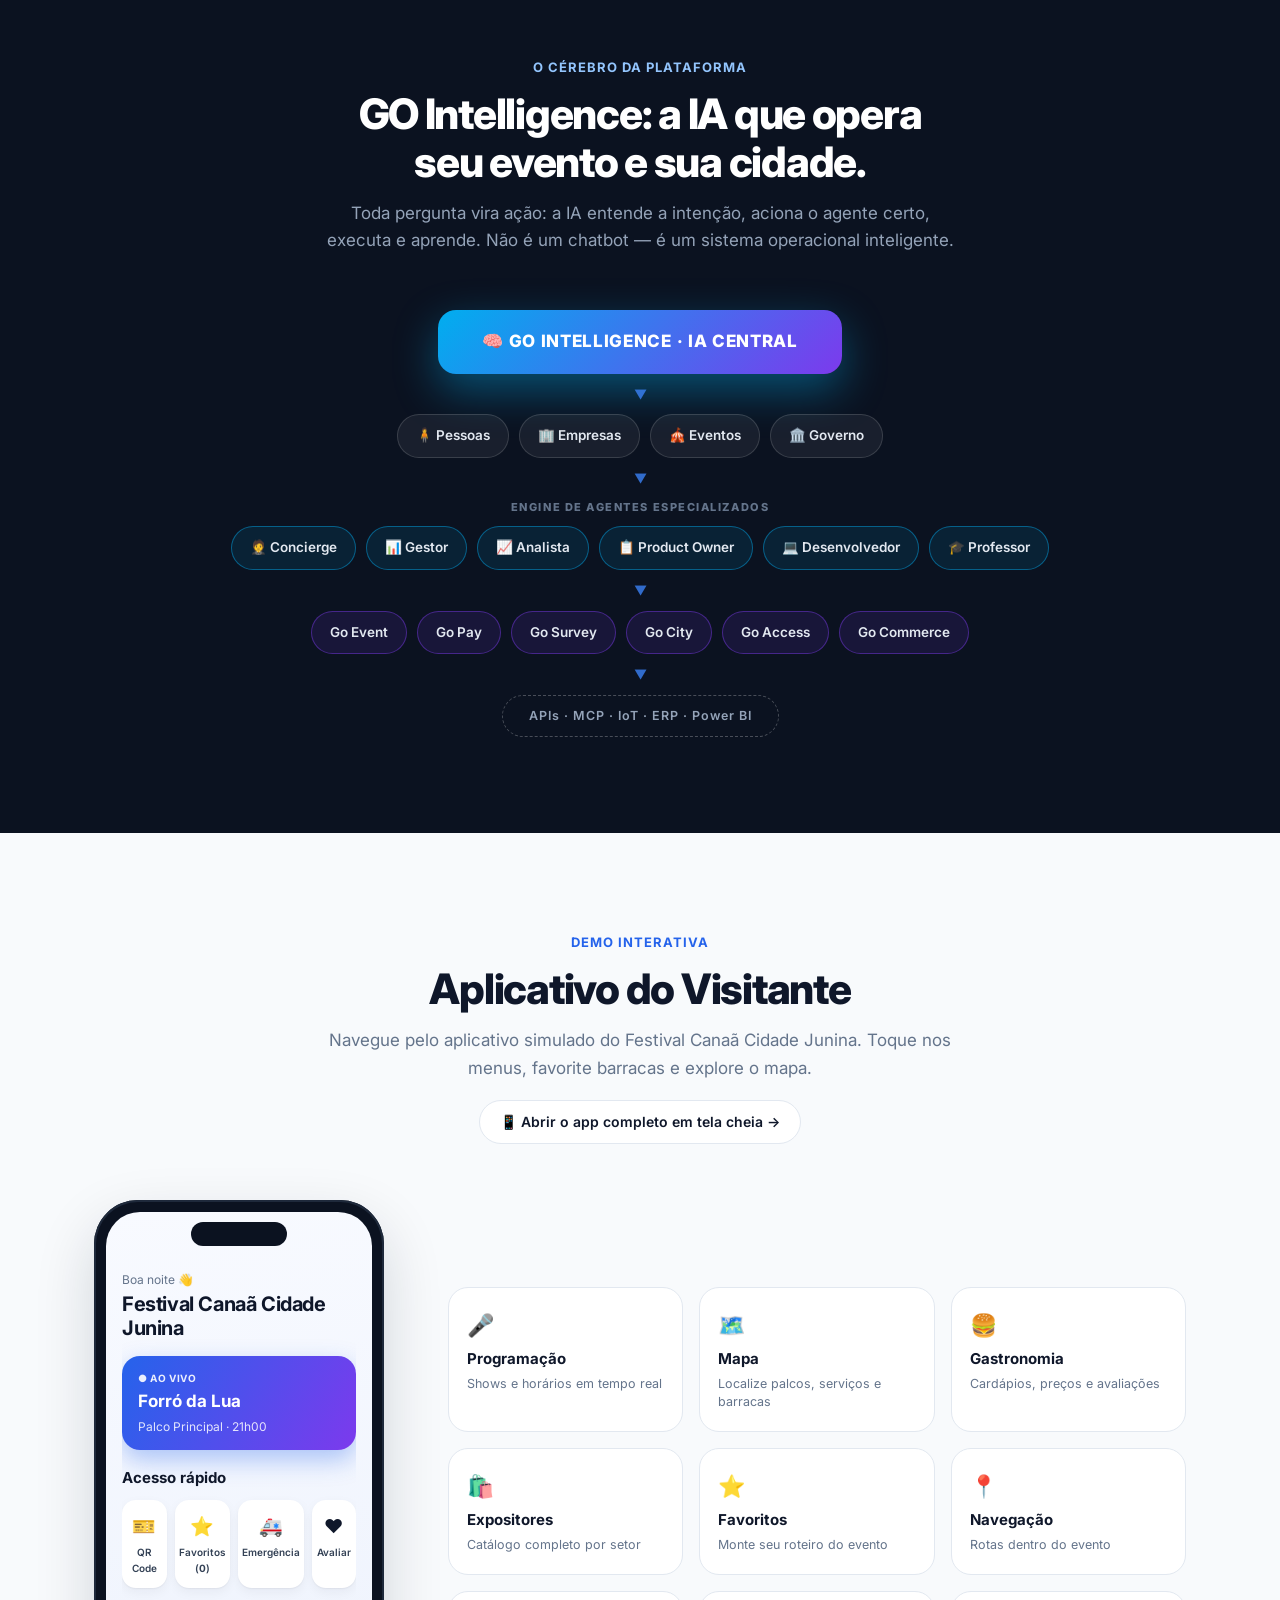
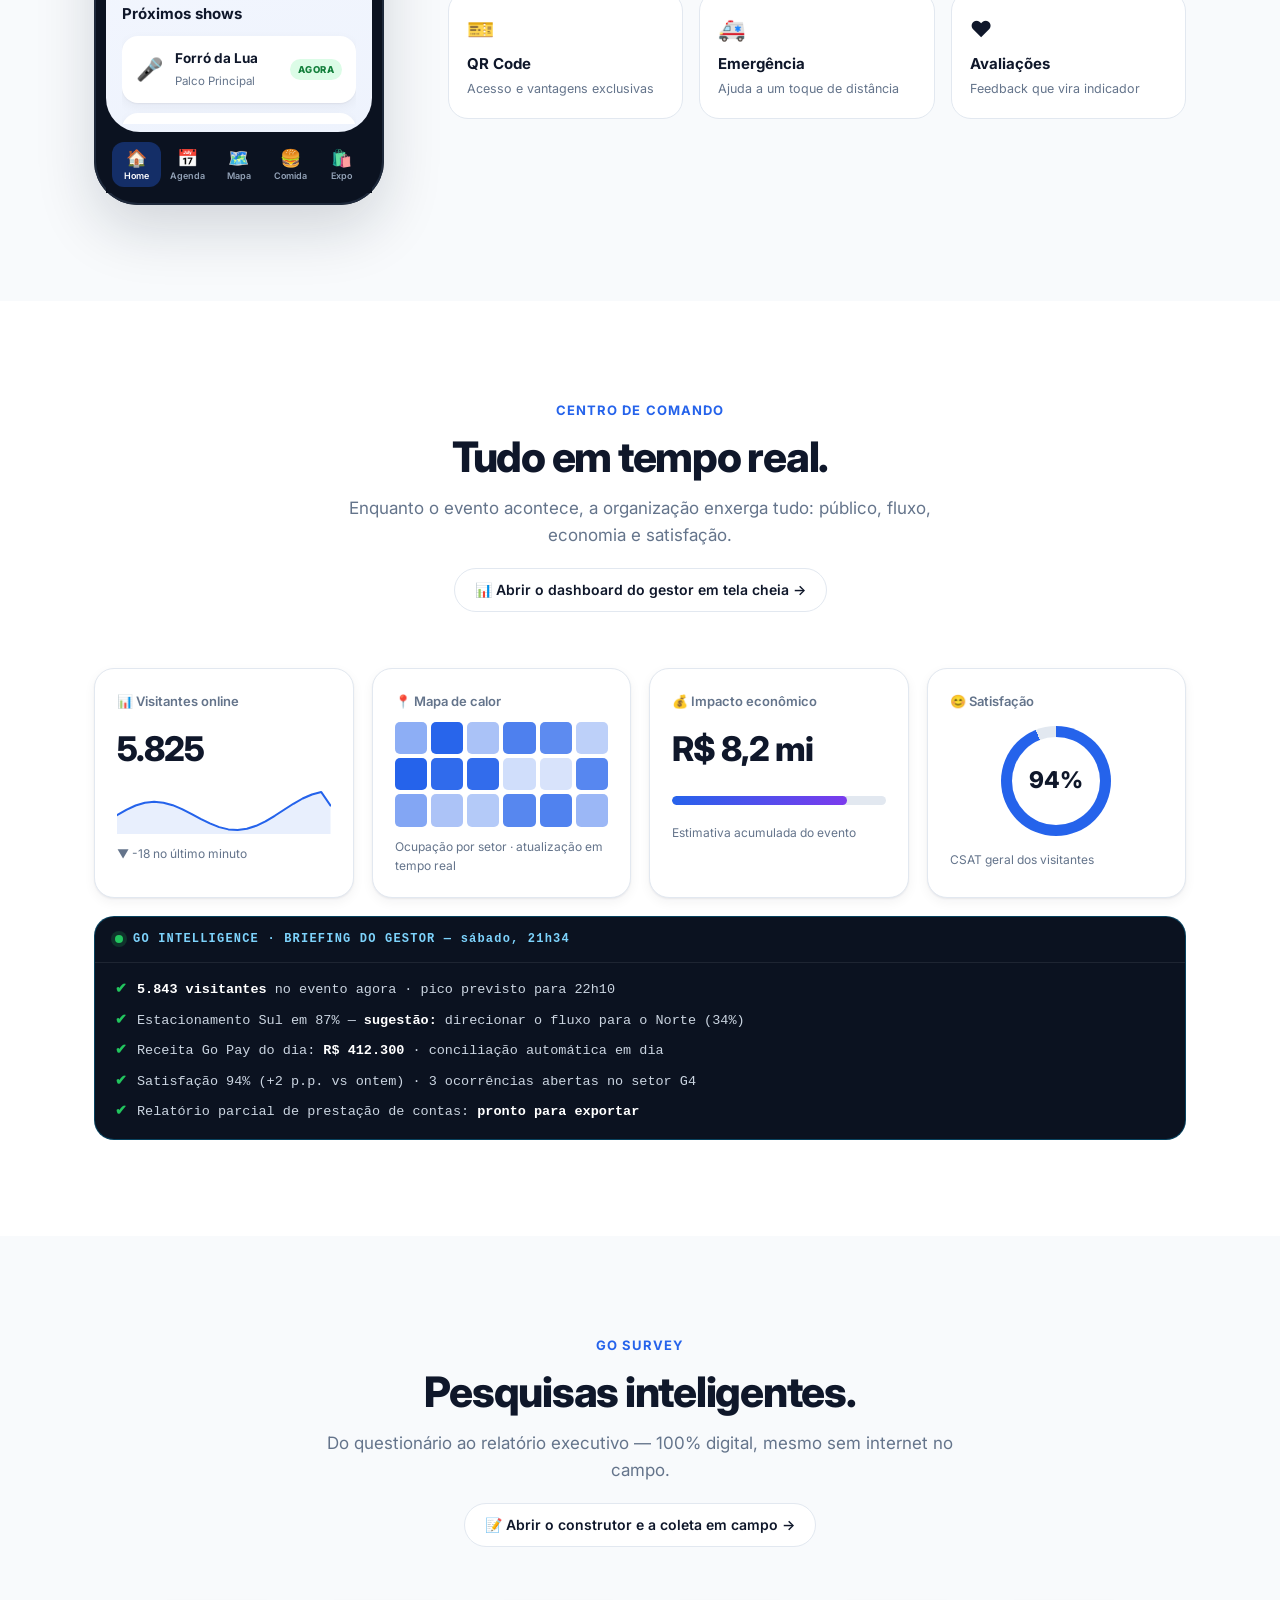
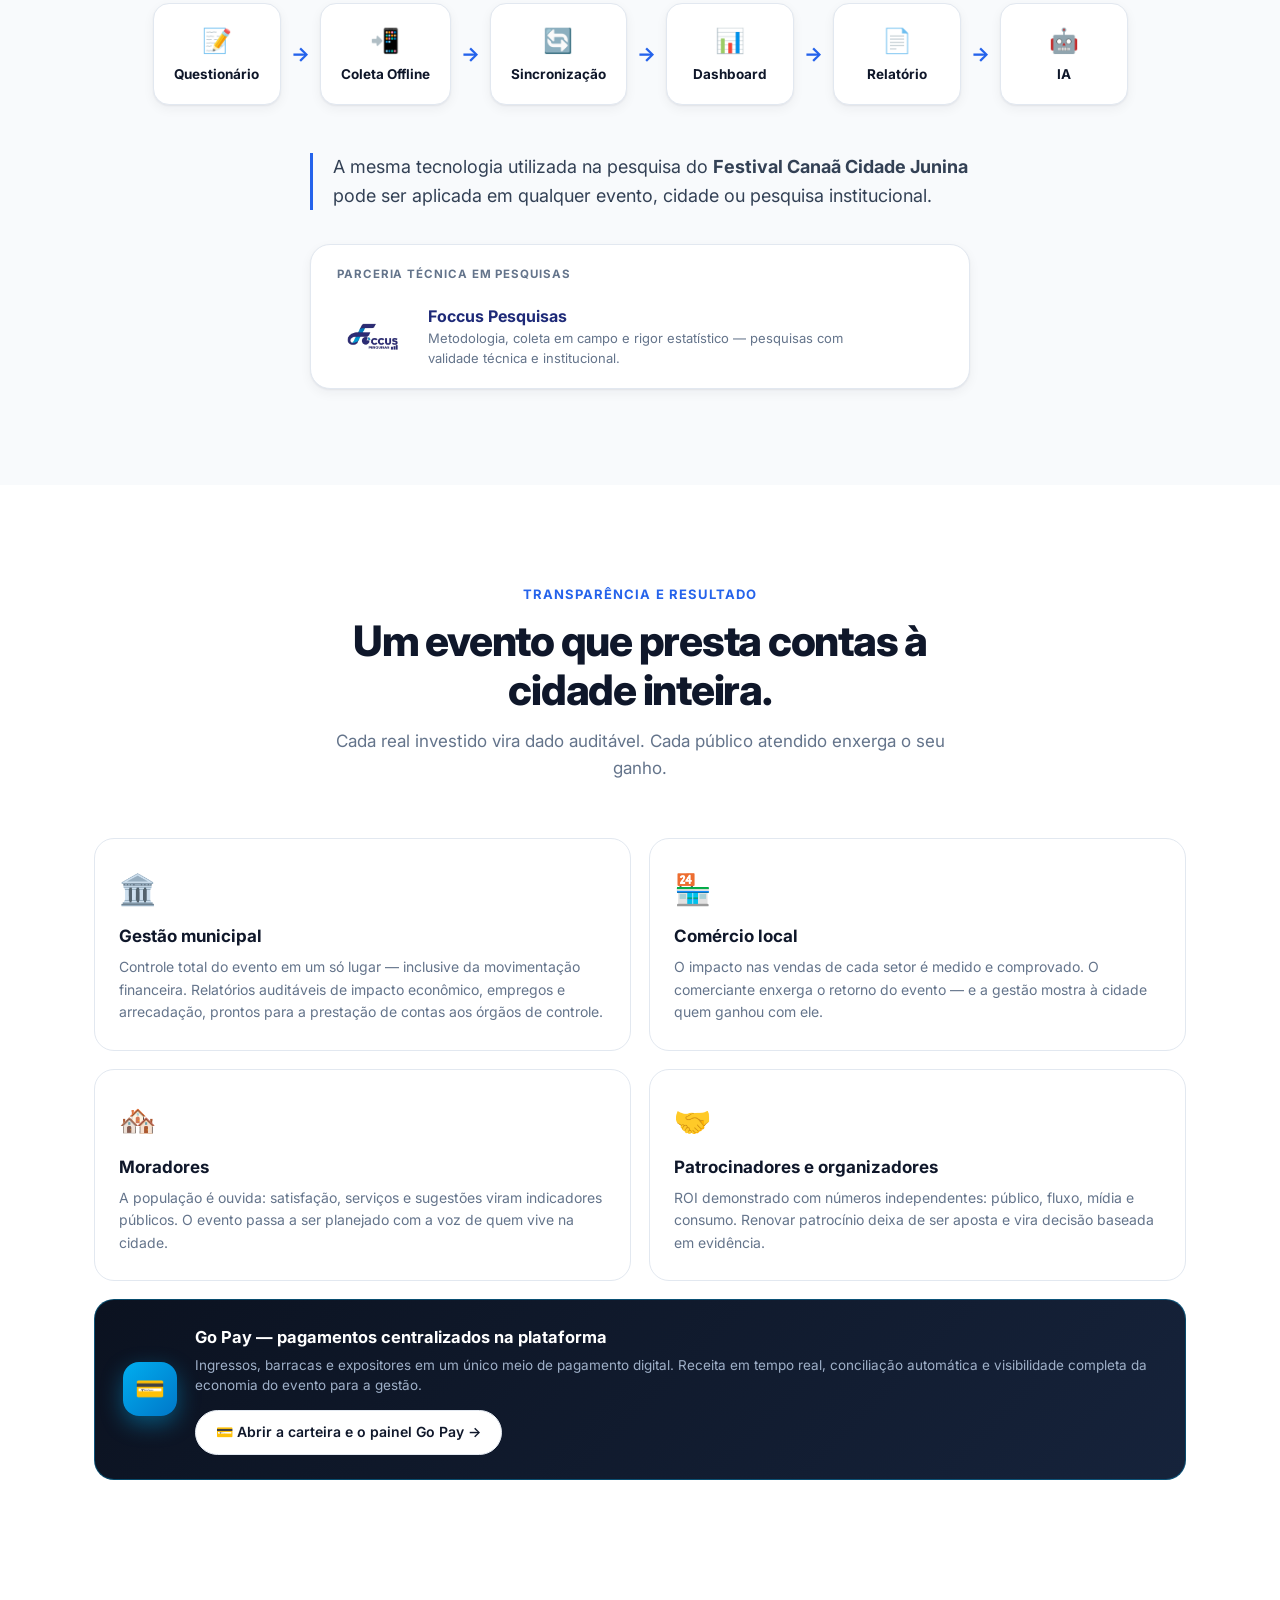
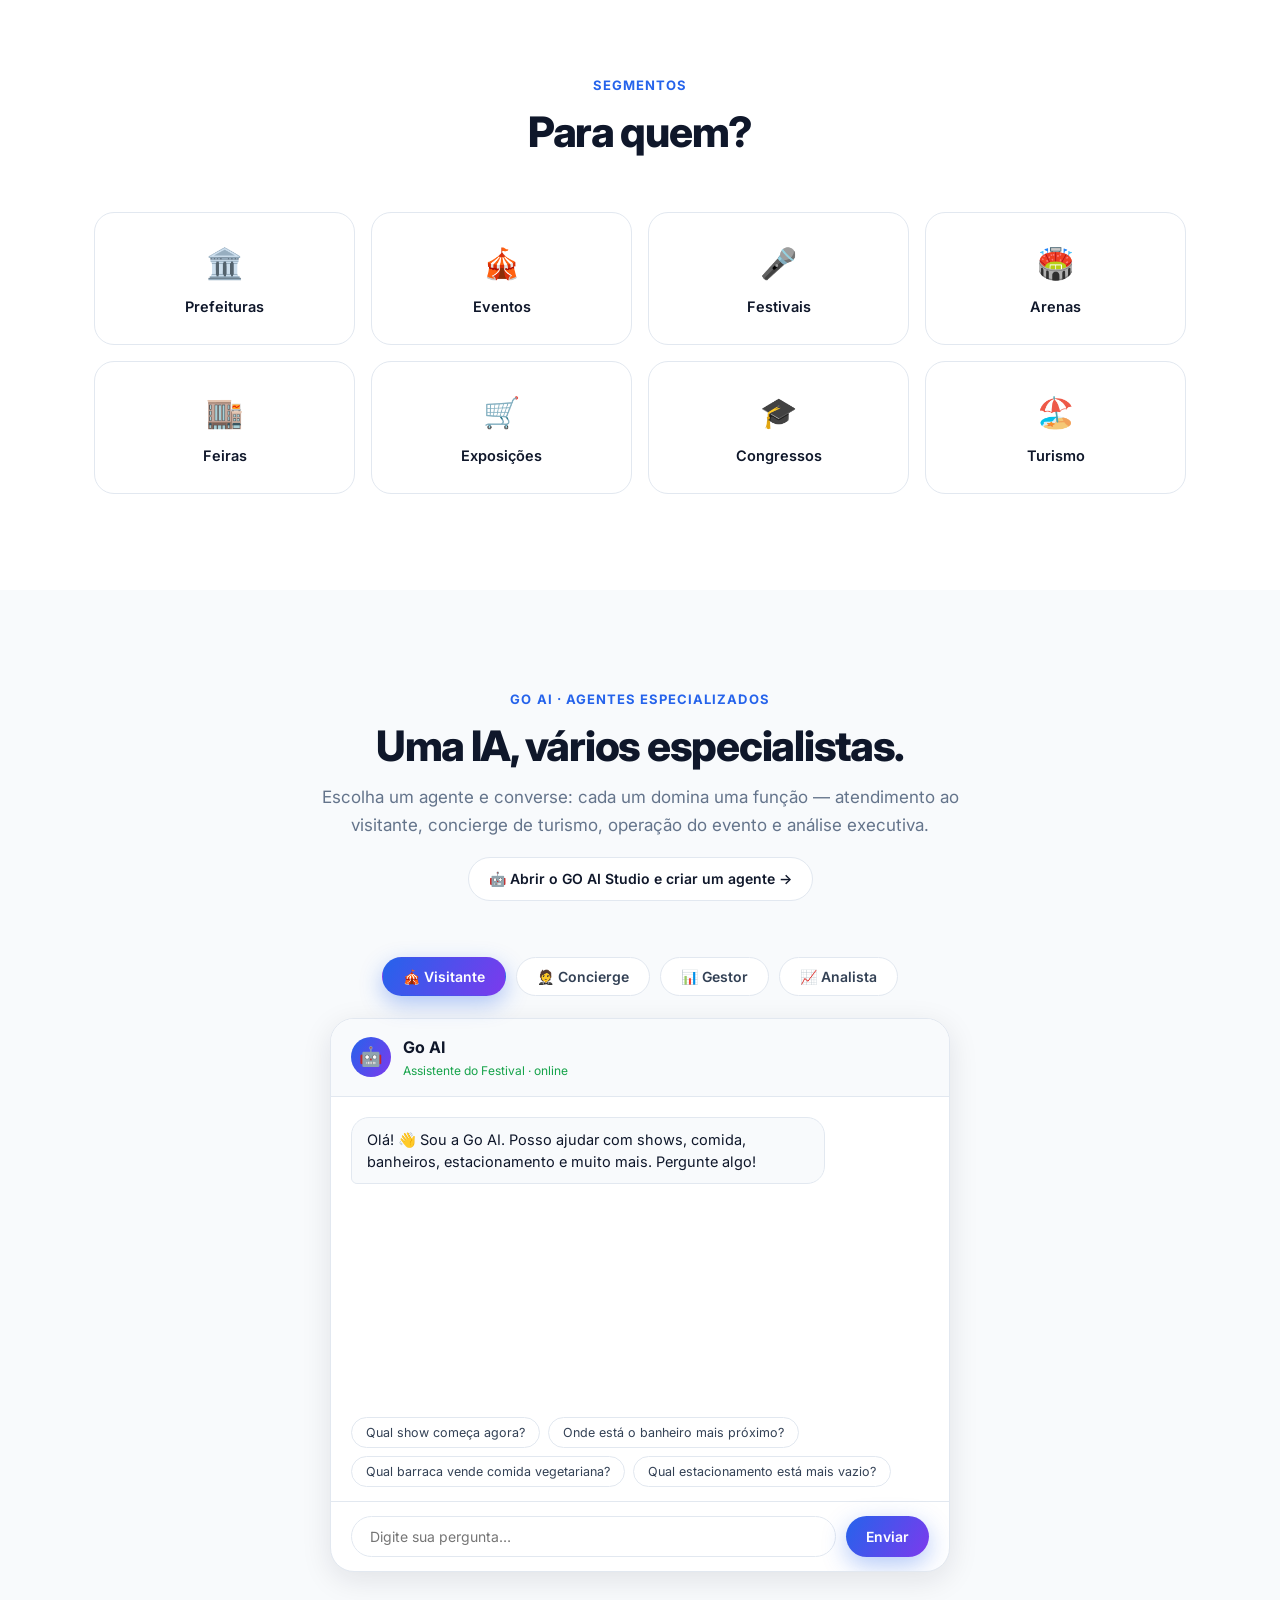
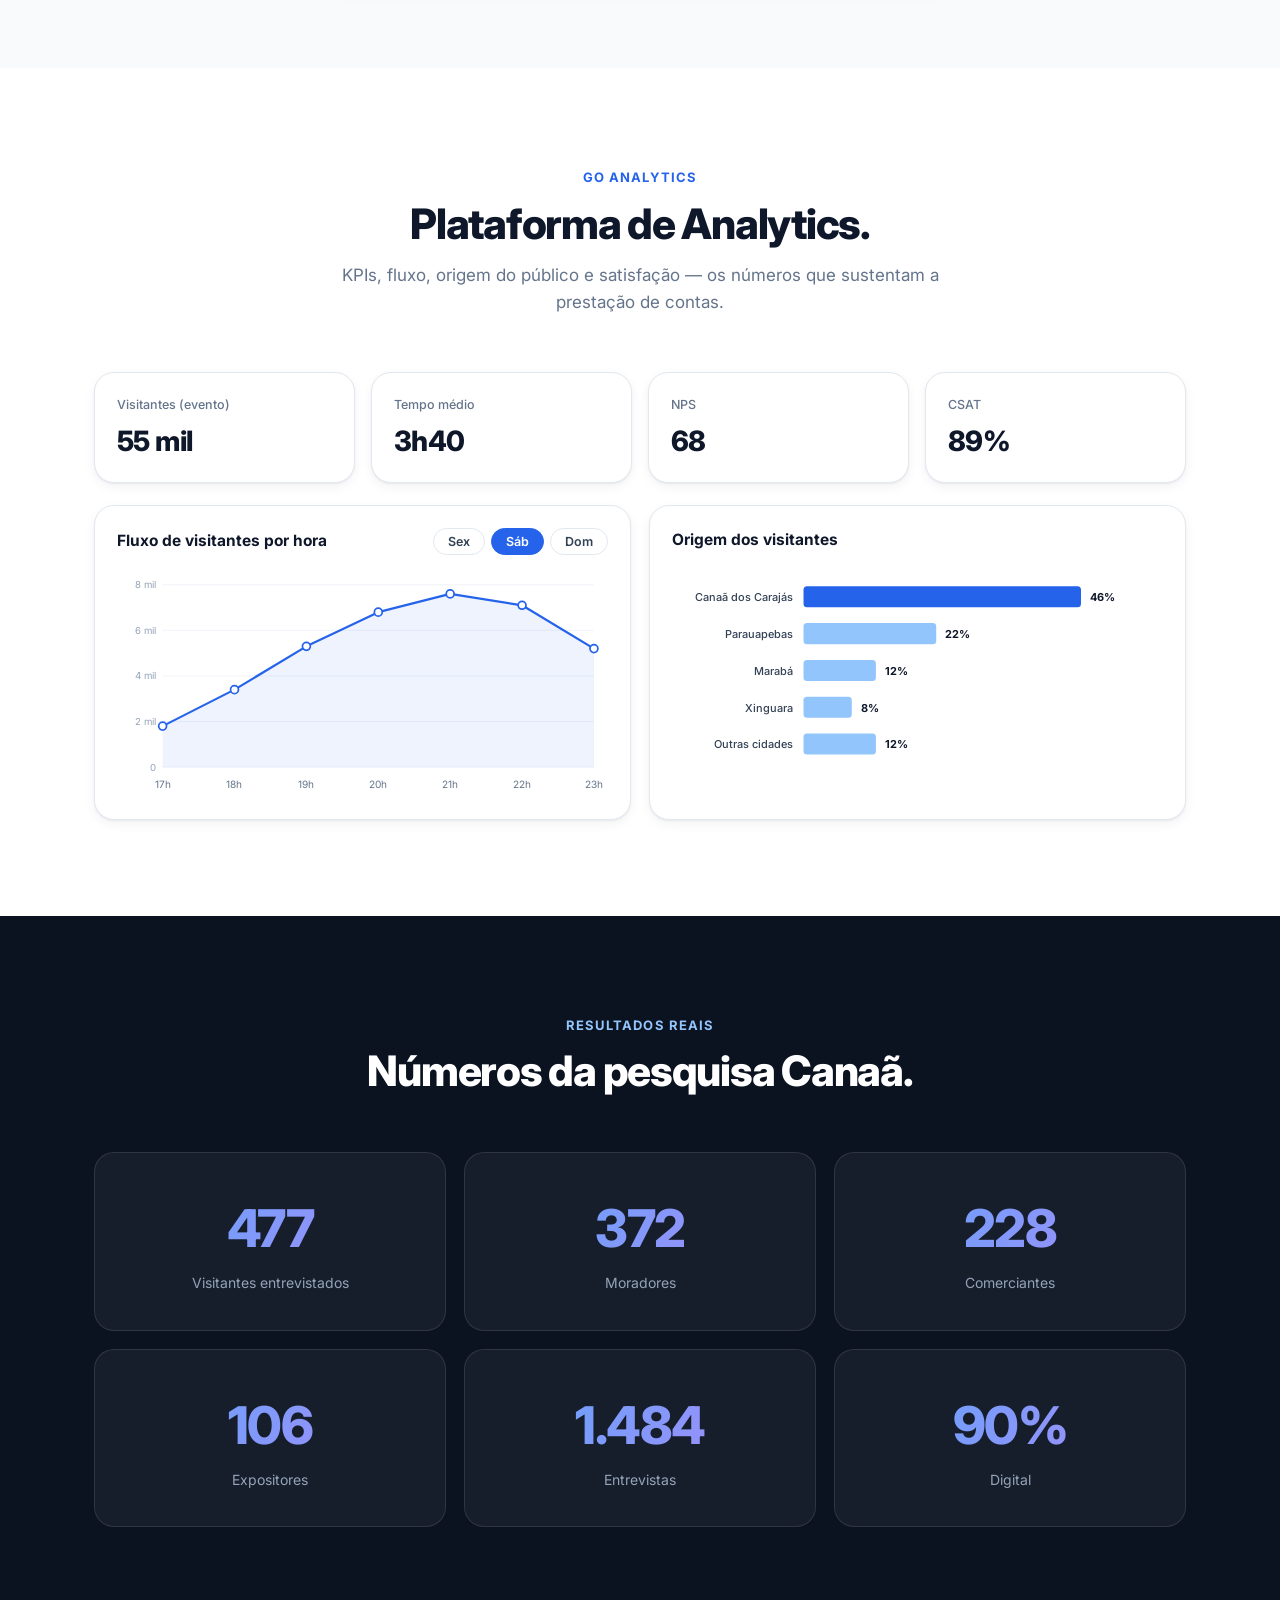
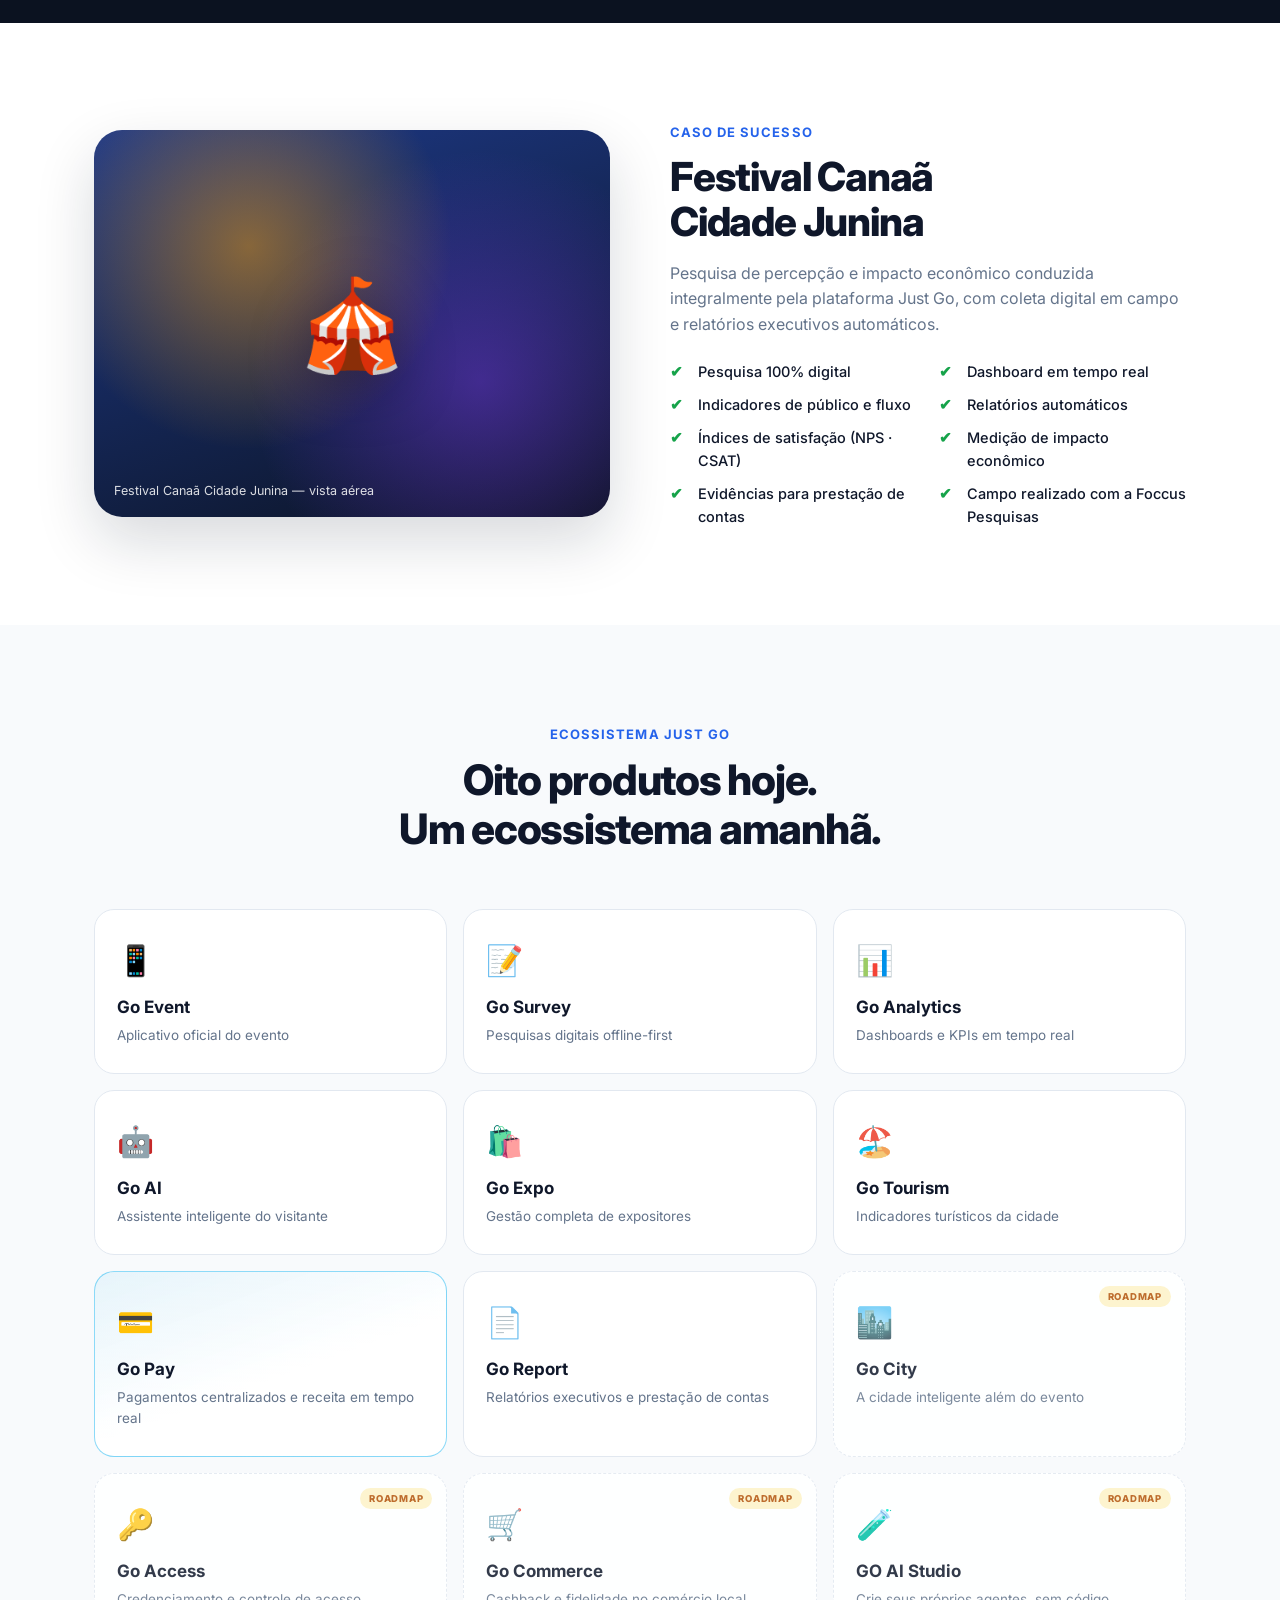
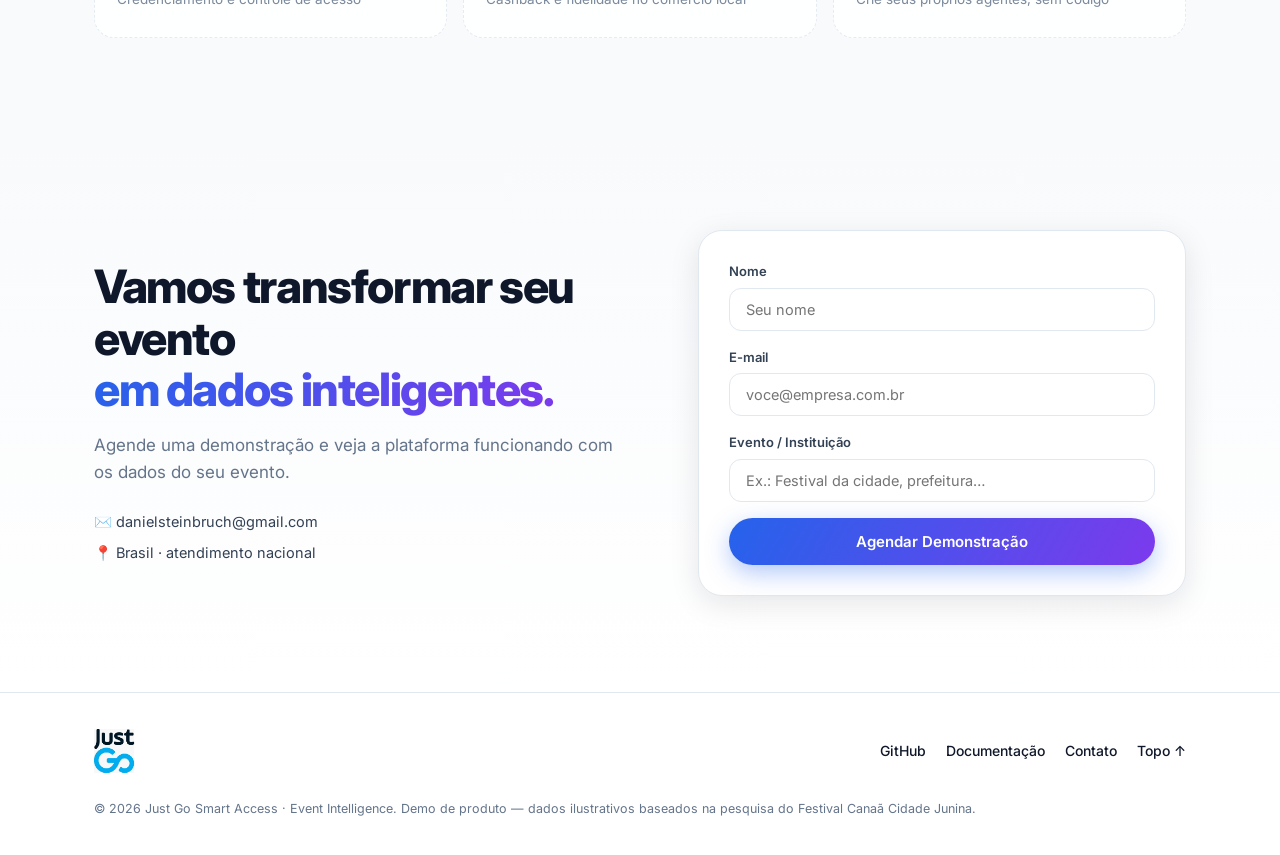
==== commit 127c4ecc: "feat: Go Survey portado, construtor e coleta em campo Quarta tela do Figma Make no stack estatico. D" ====
--- a/index.html
+++ b/index.html
@@ -242,6 +242,7 @@
         <span class="eyebrow">Go Survey</span>
         <h2>Pesquisas inteligentes.</h2>
         <p>Do questionário ao relatório executivo — 100% digital, mesmo sem internet no campo.</p>
+        <a href="survey/" class="btn btn-ghost btn-sm" style="margin-top:18px">📝 Abrir o construtor e a coleta em campo →</a>
       </div>
       <div class="flow reveal">
         <div class="flow-step">📝<strong>Questionário</strong></div>
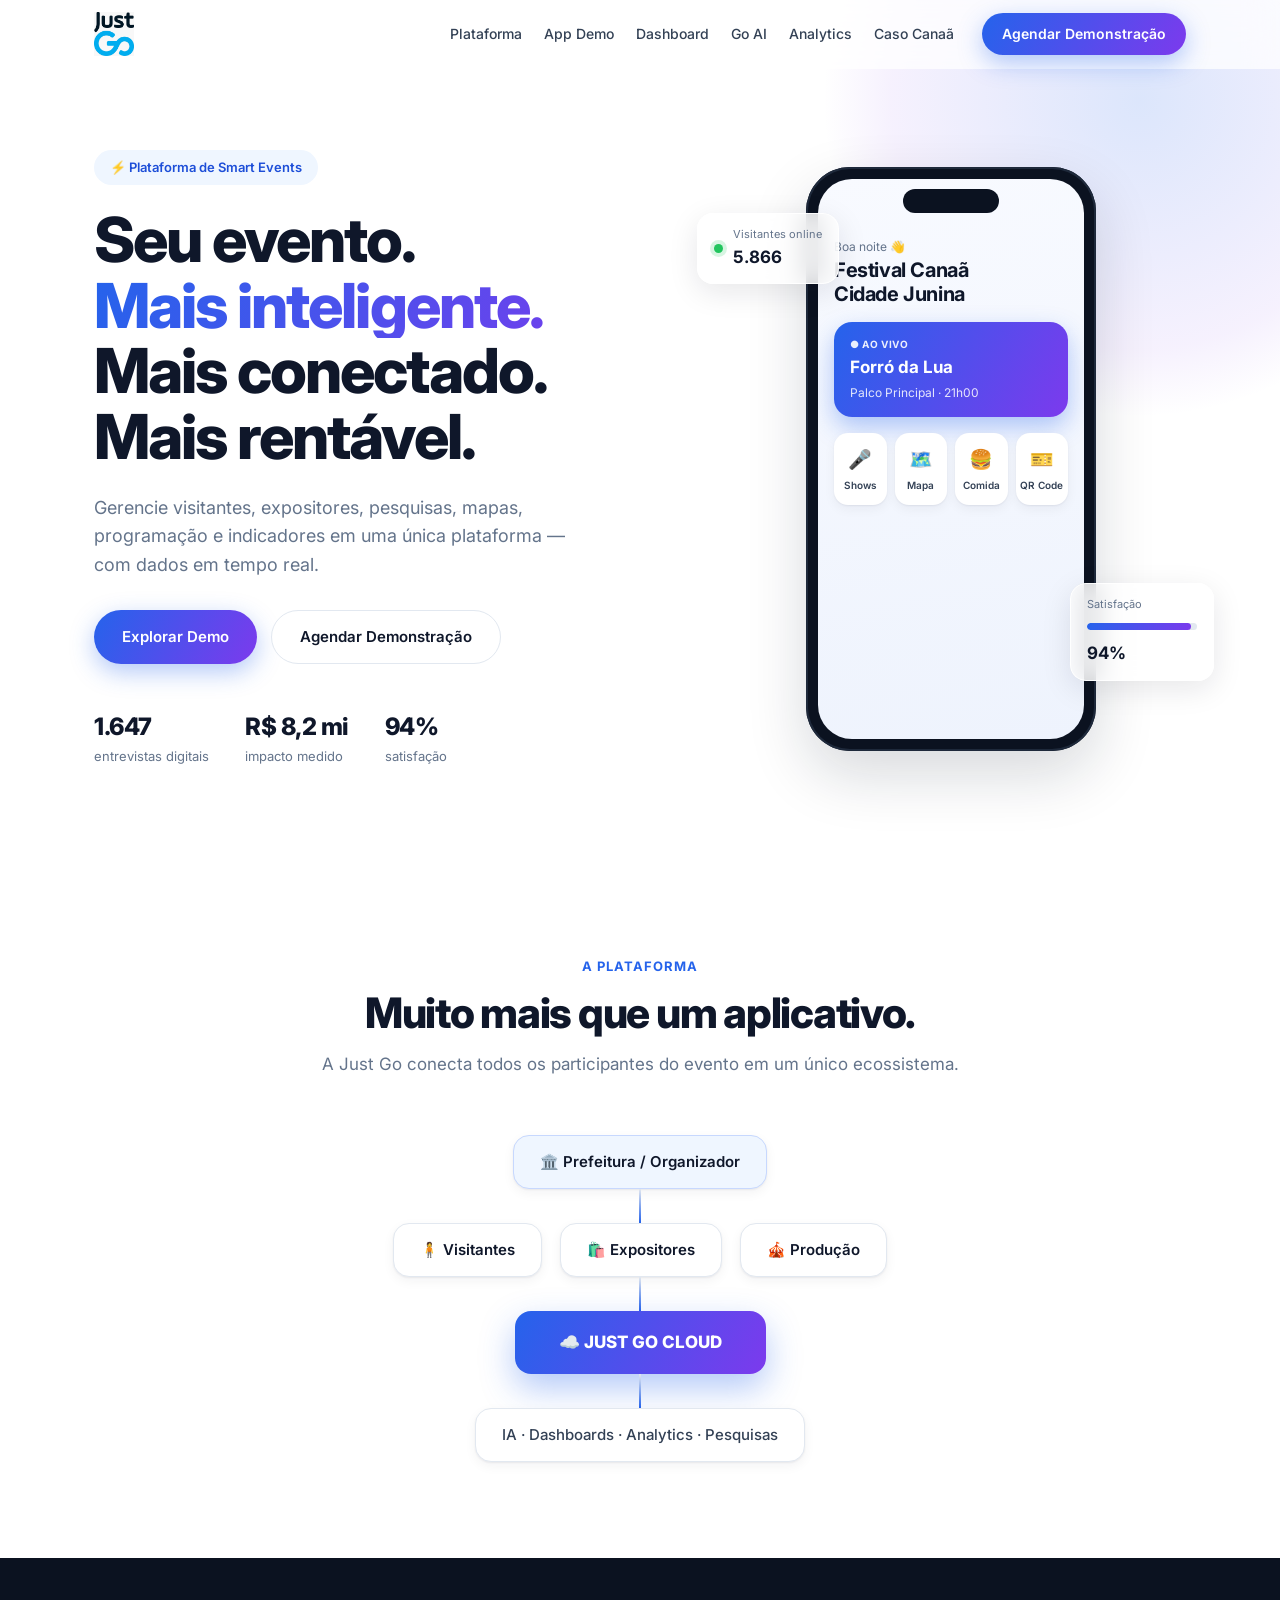
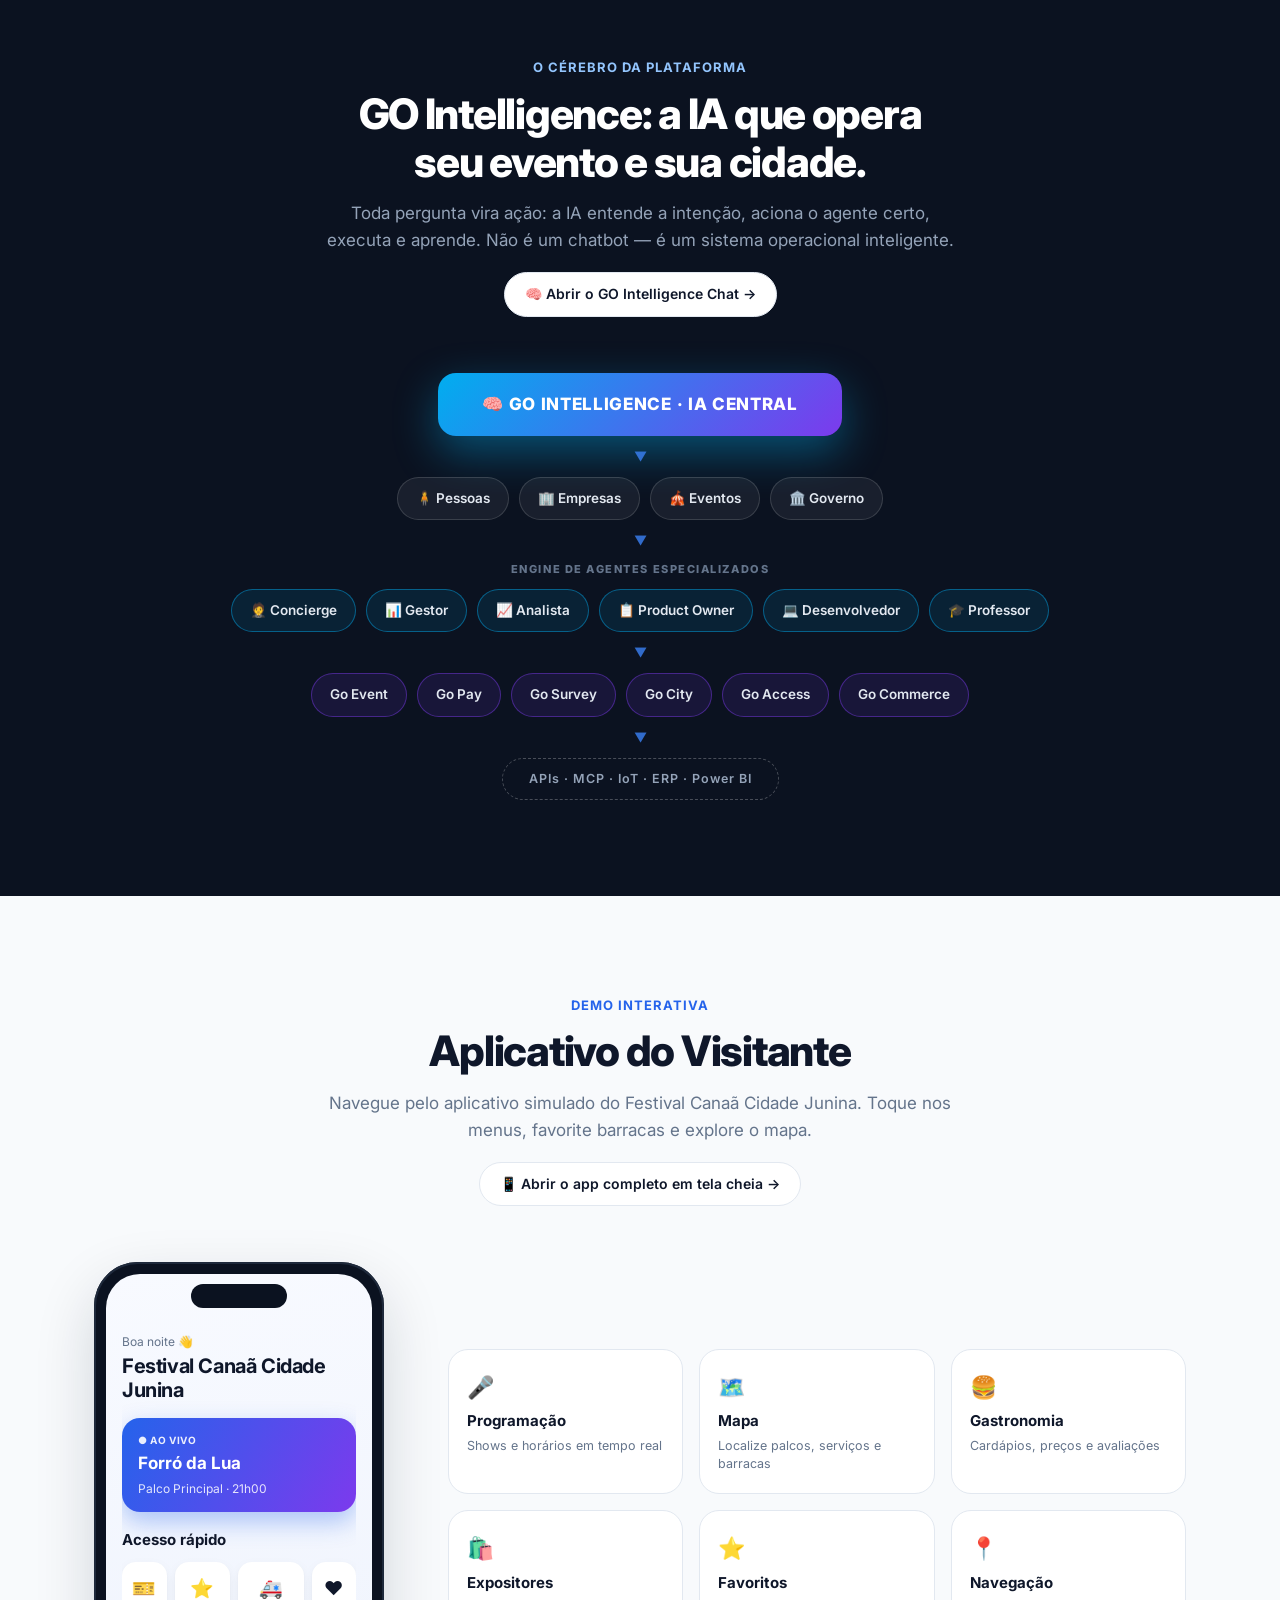
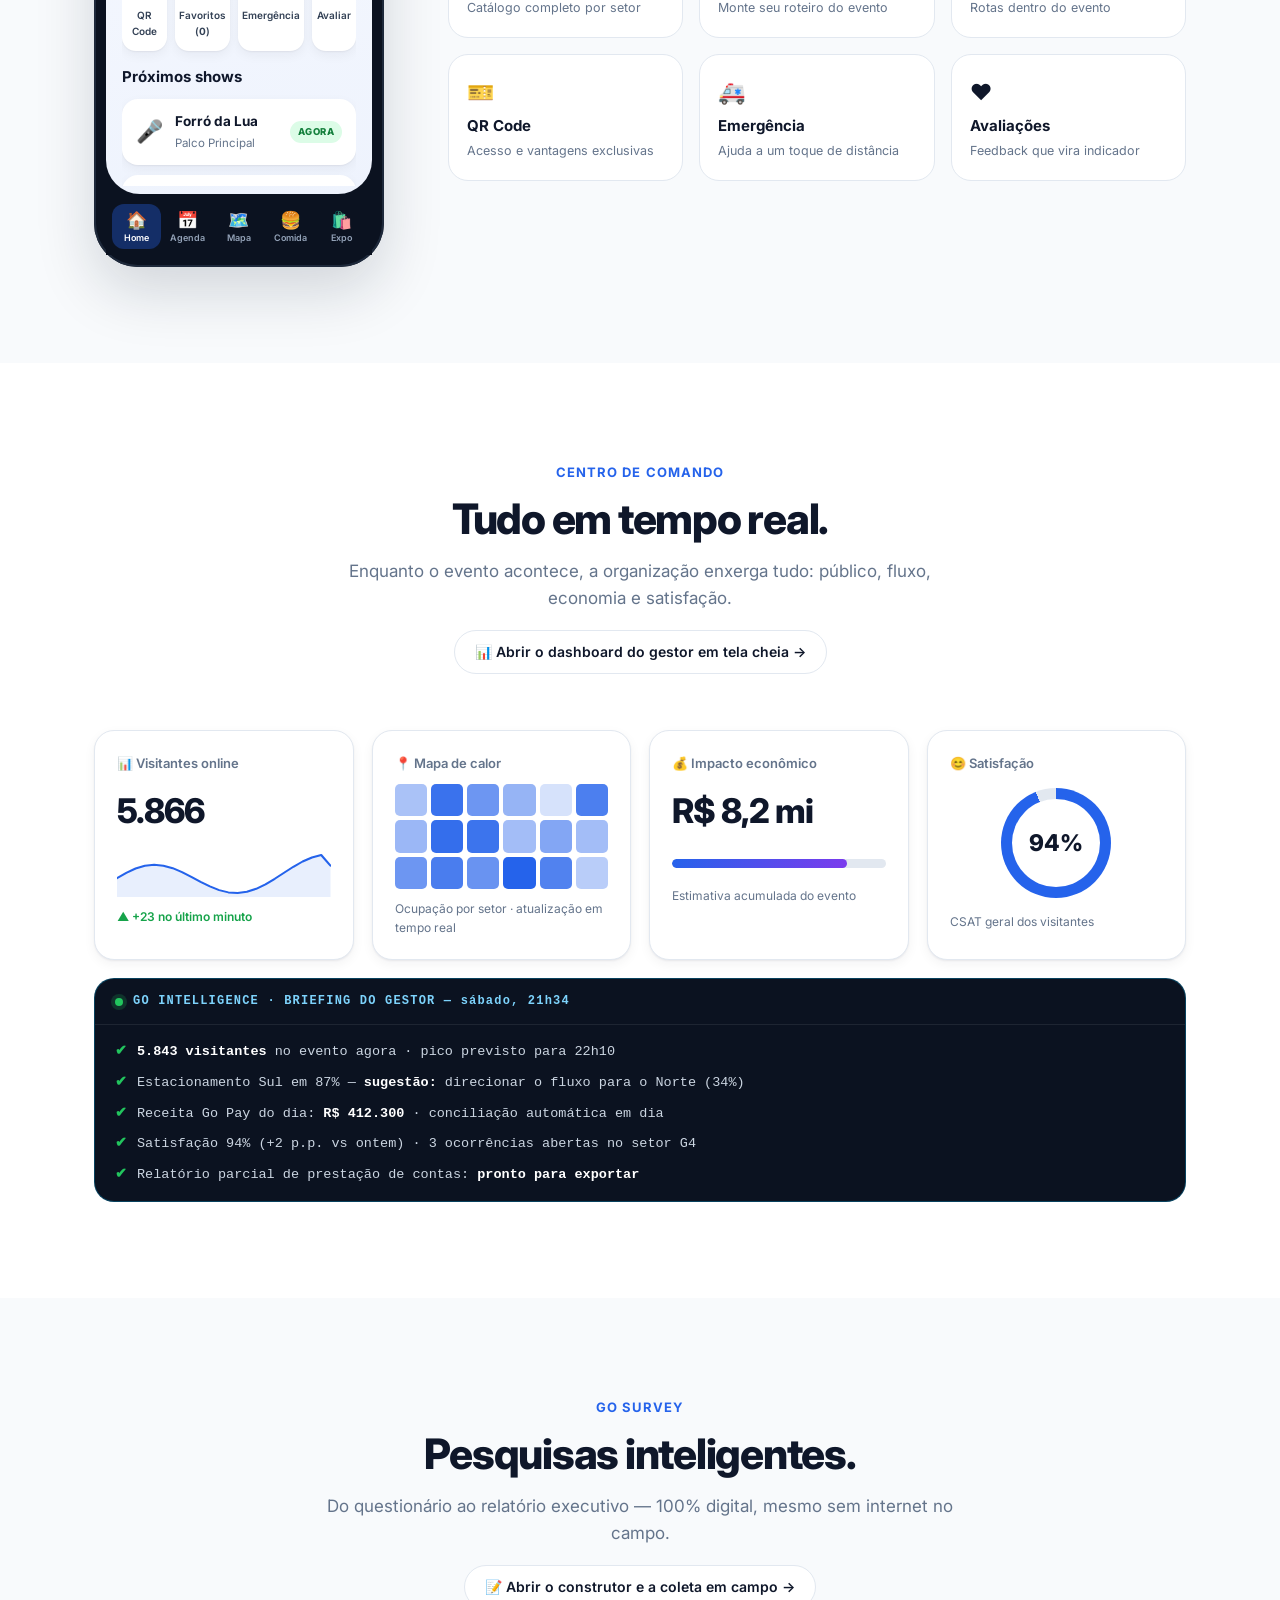
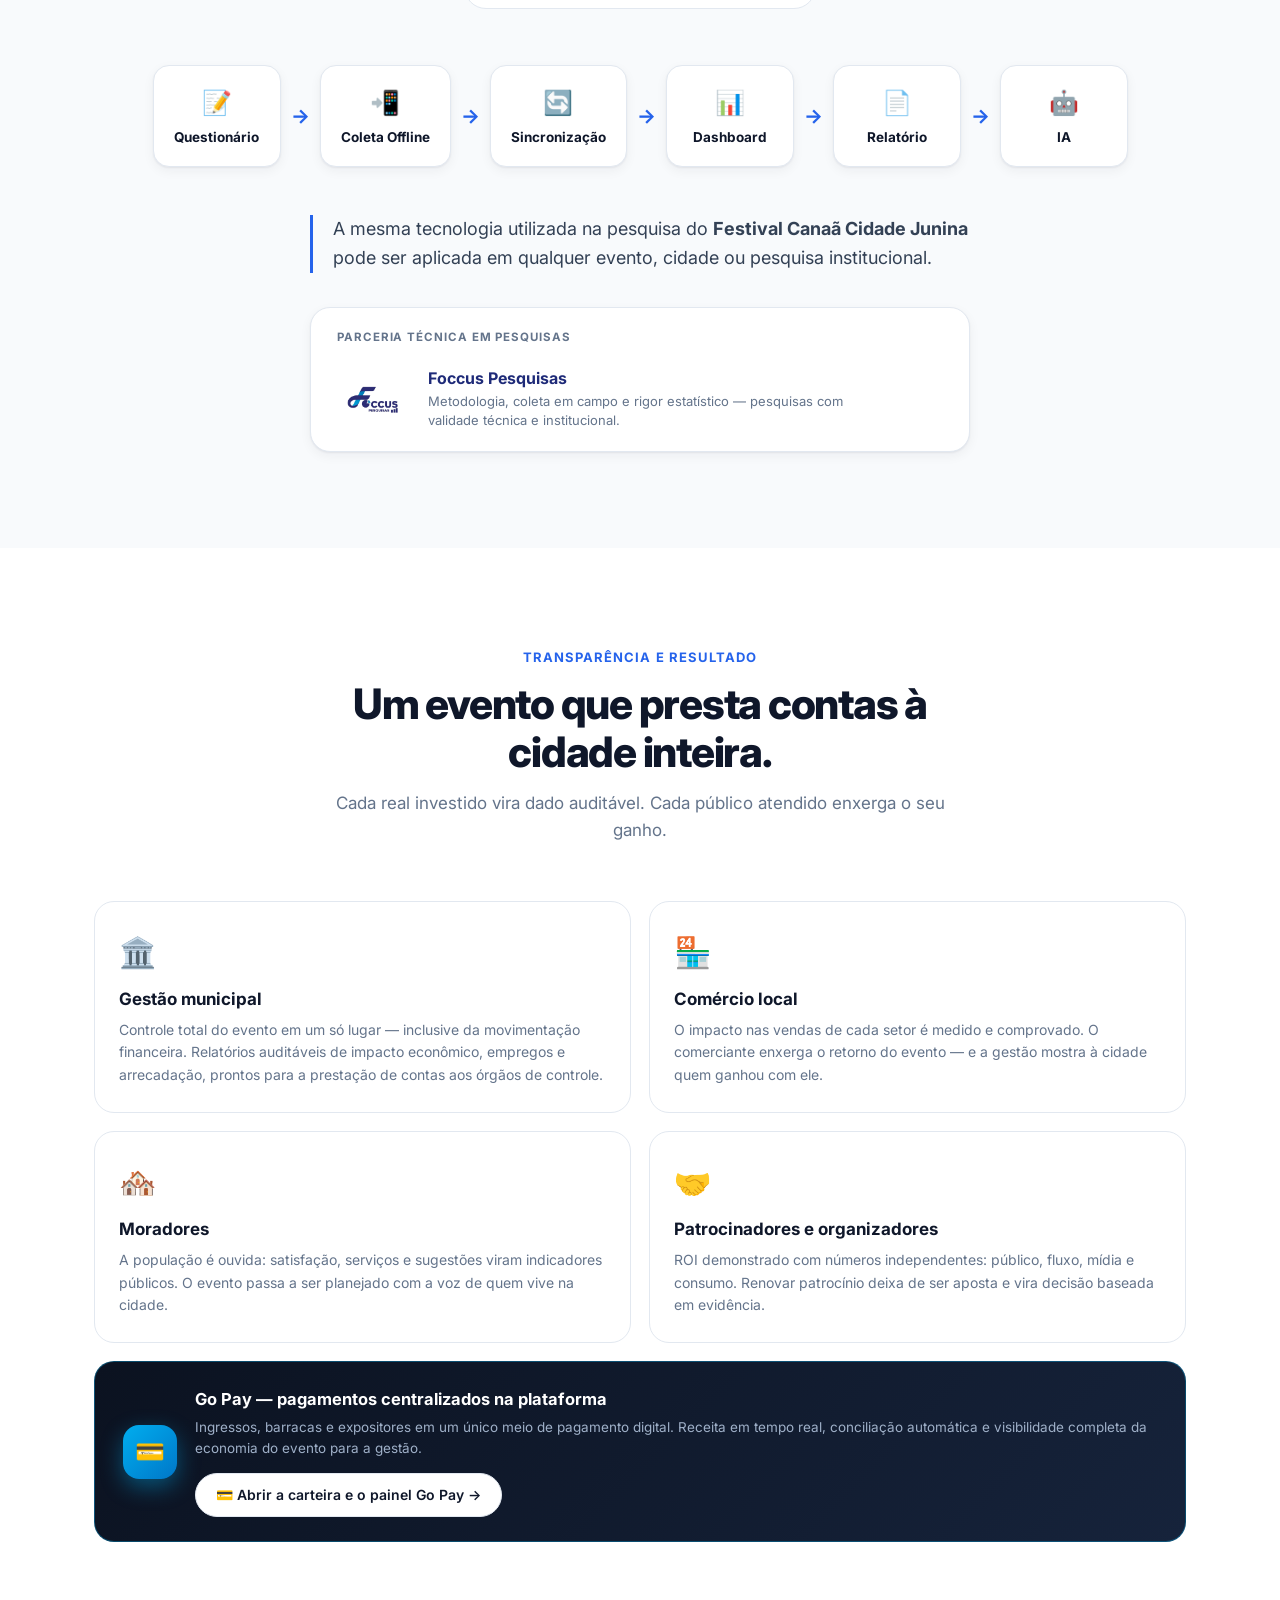
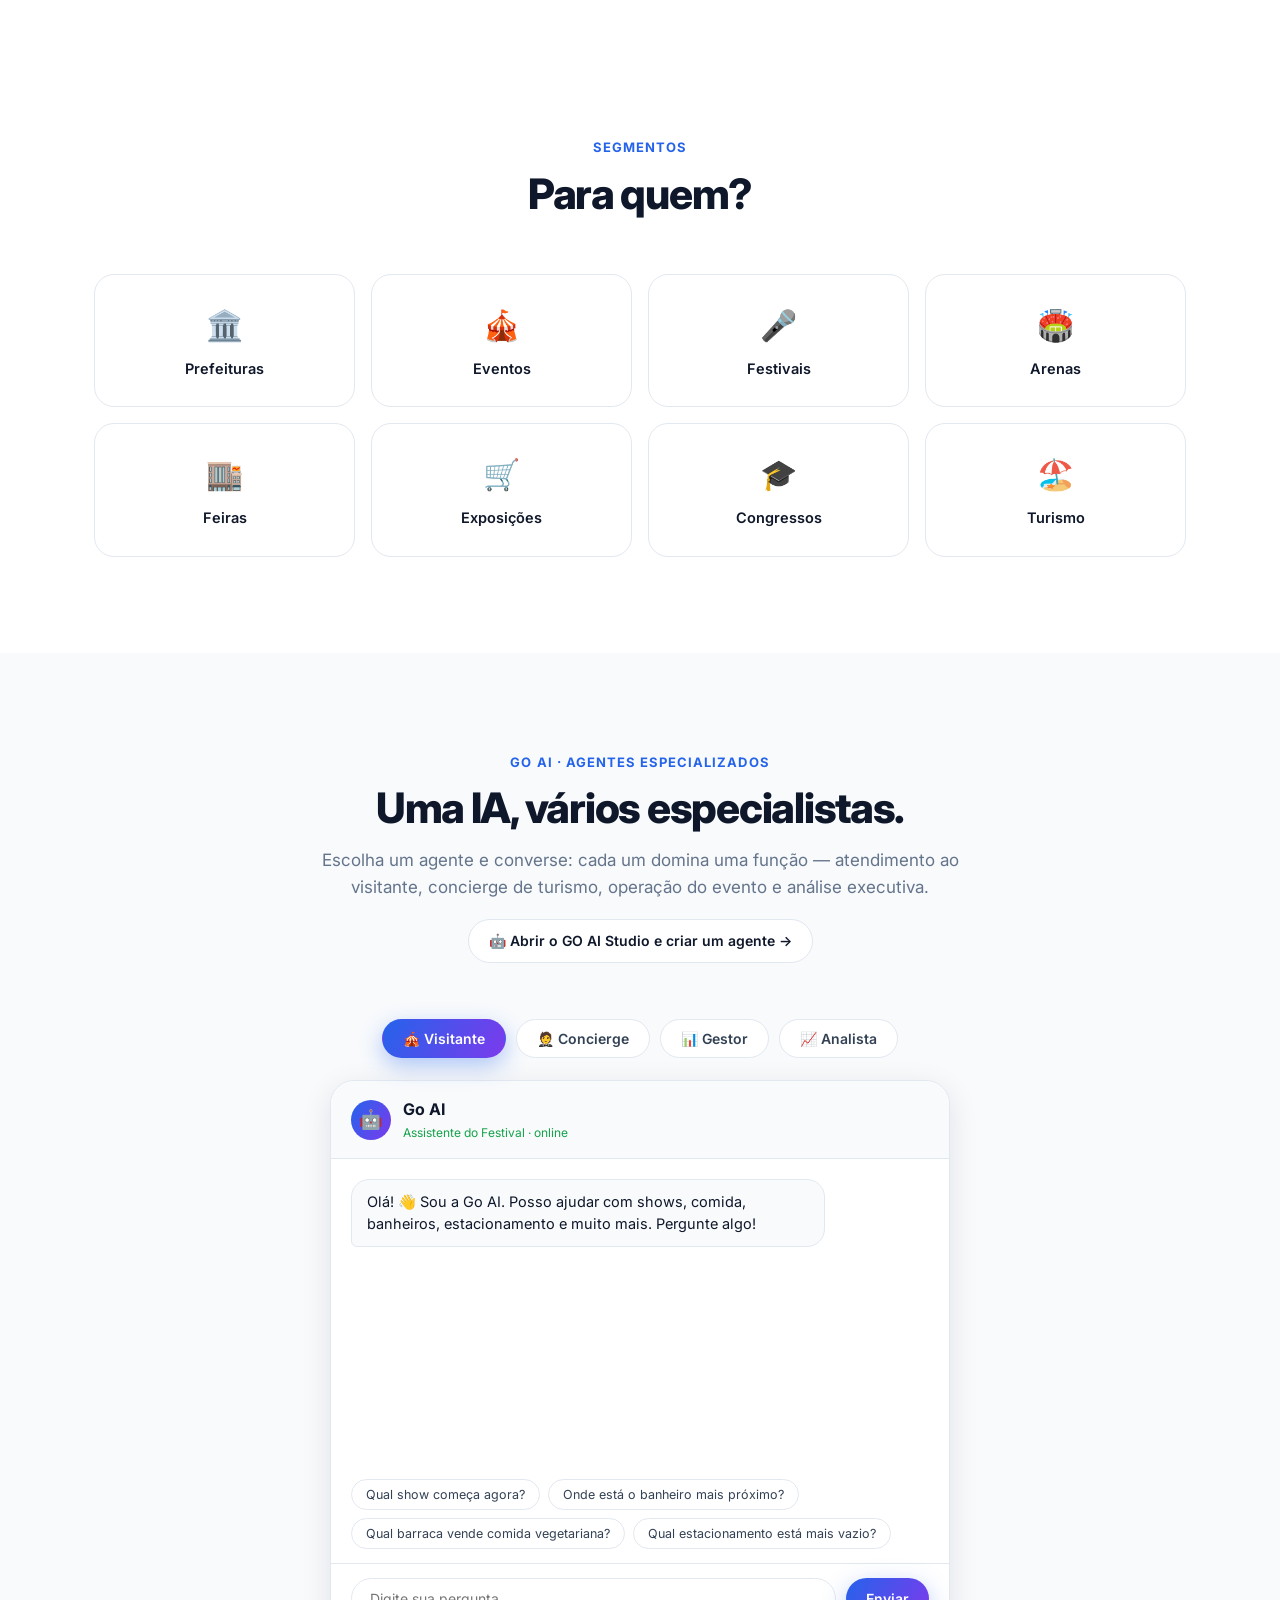
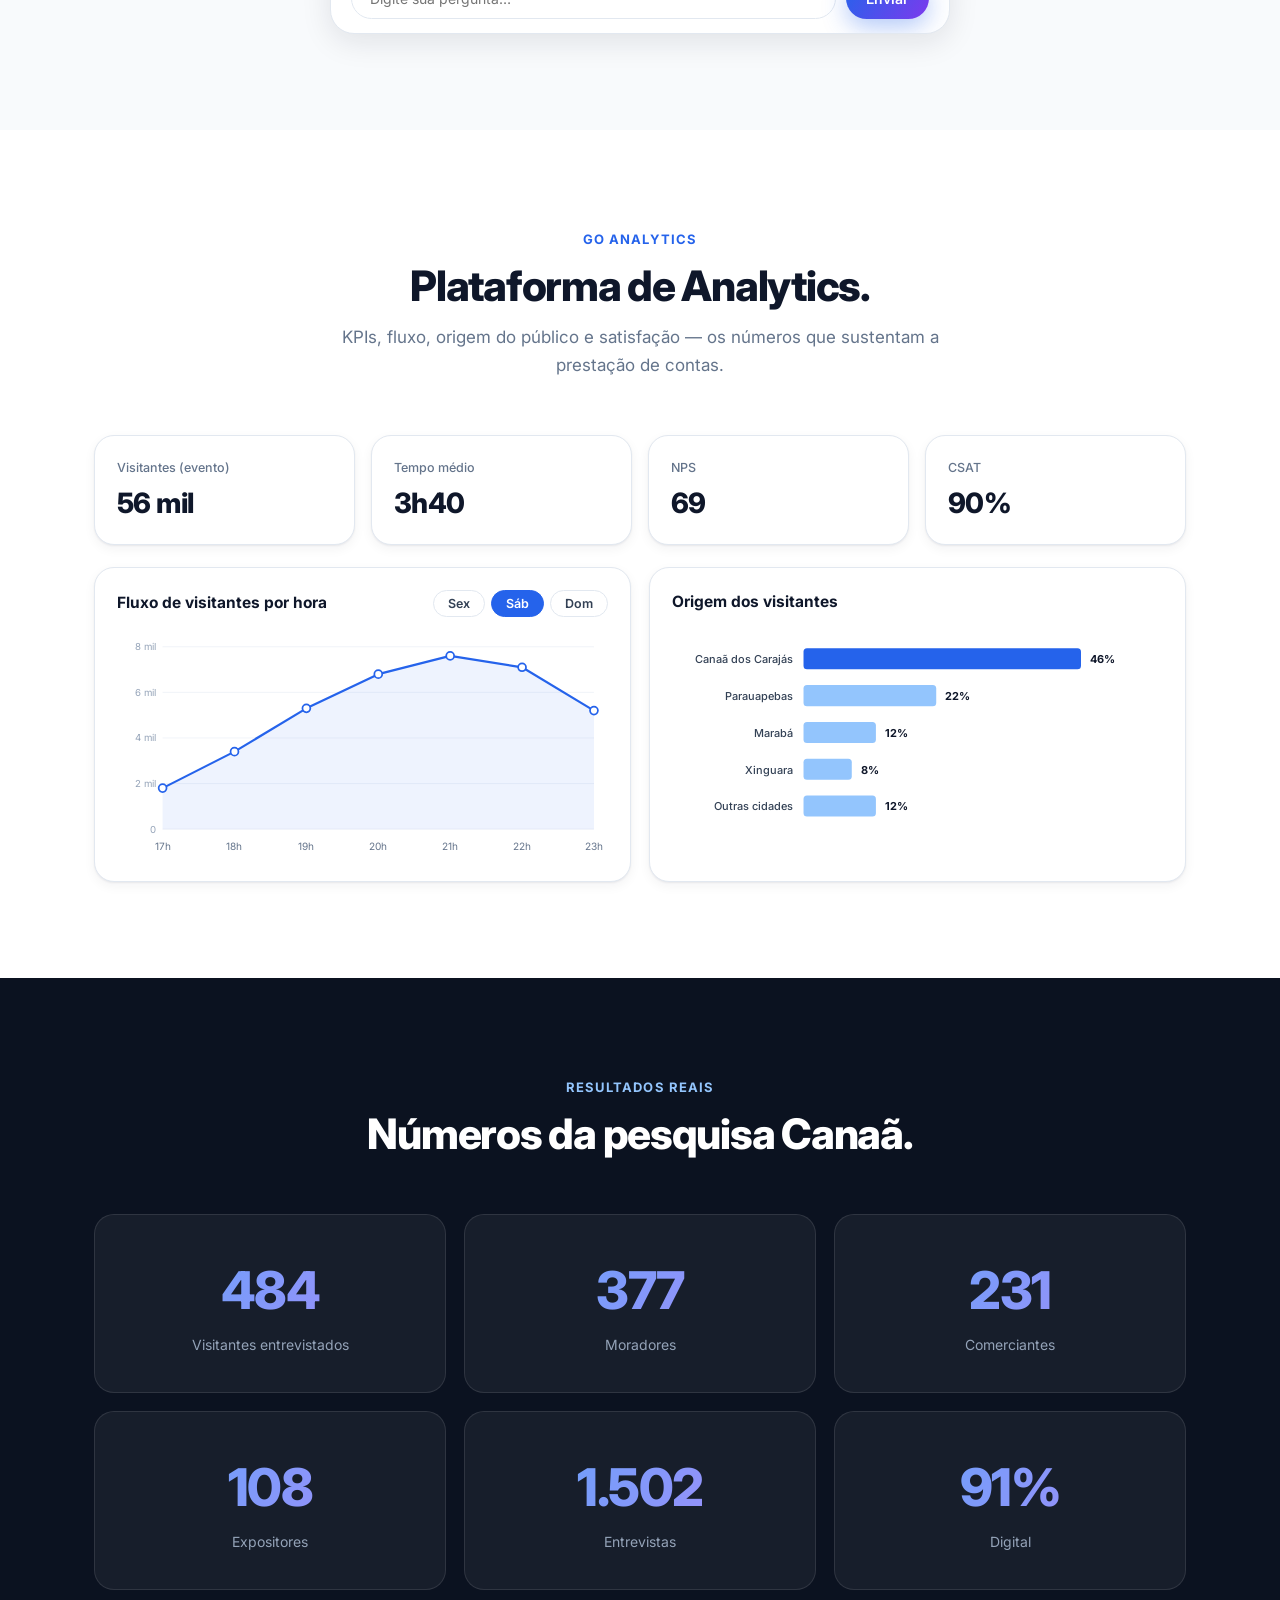
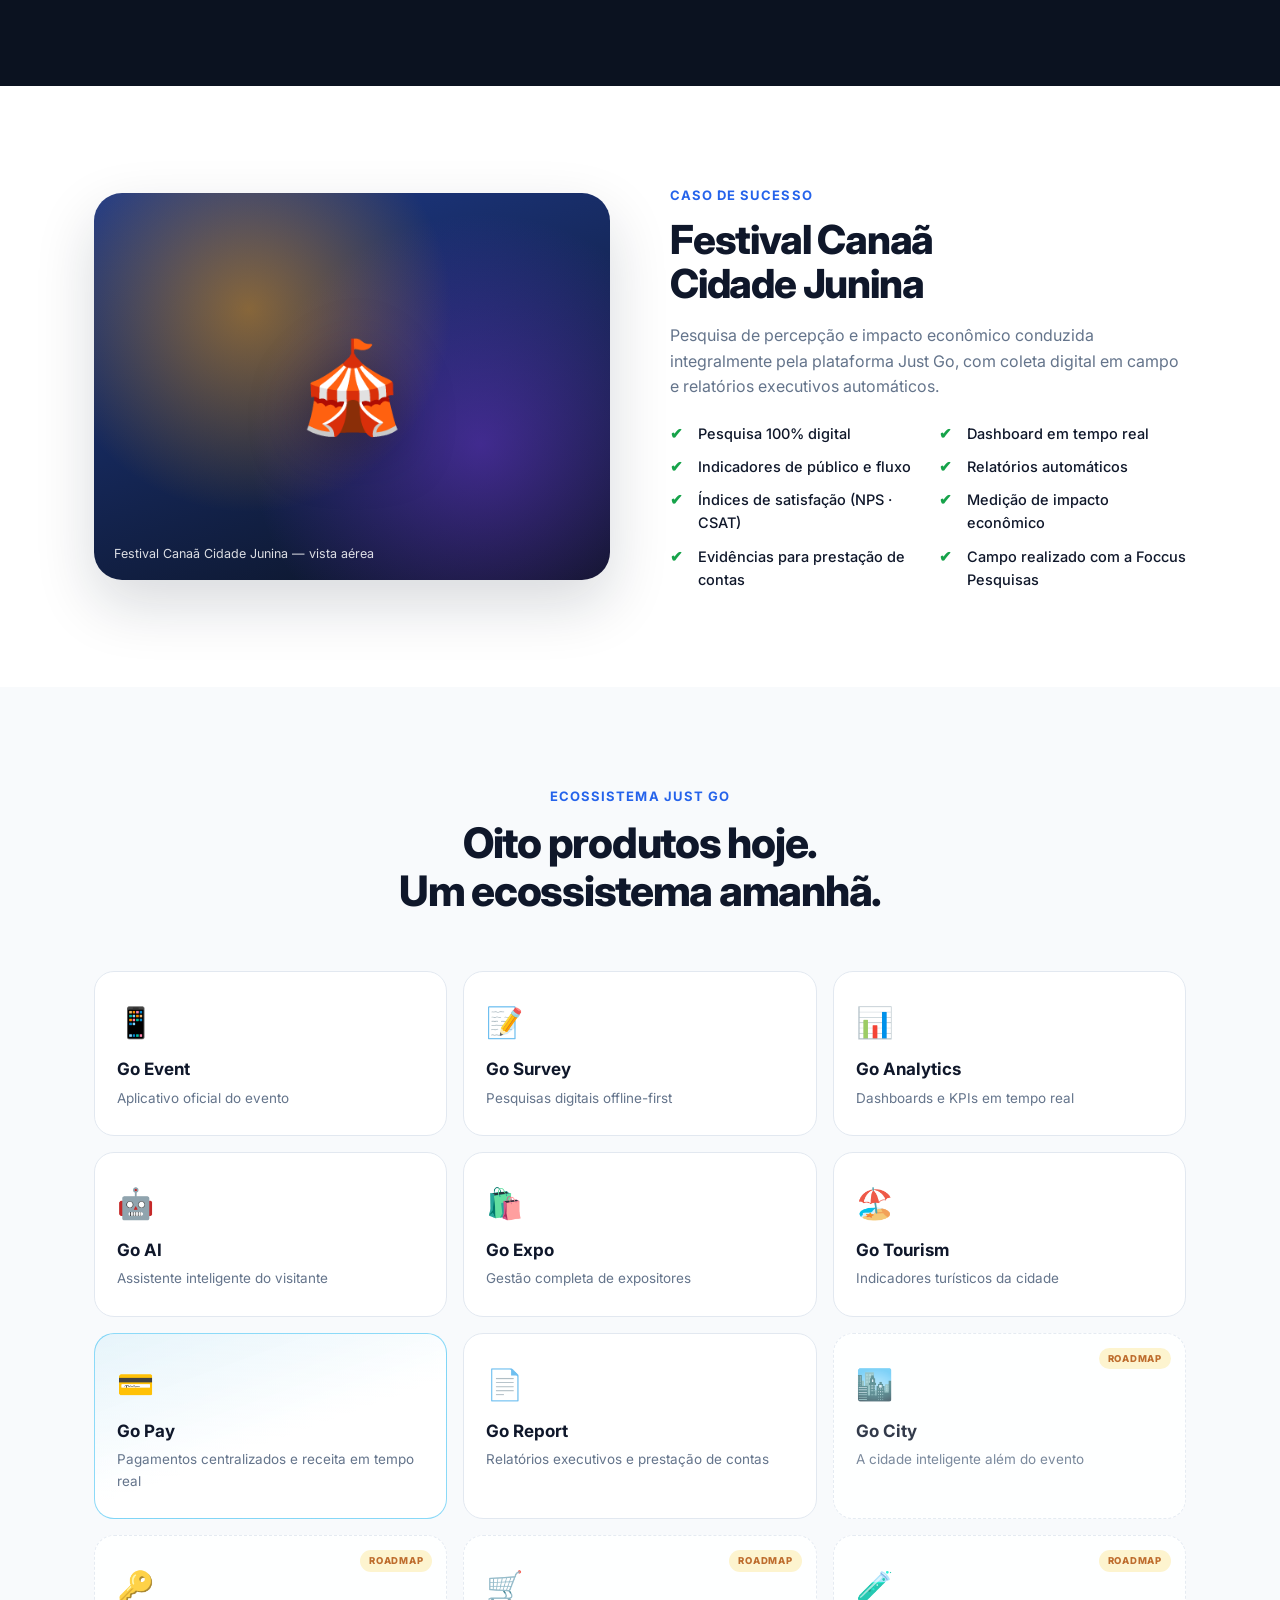
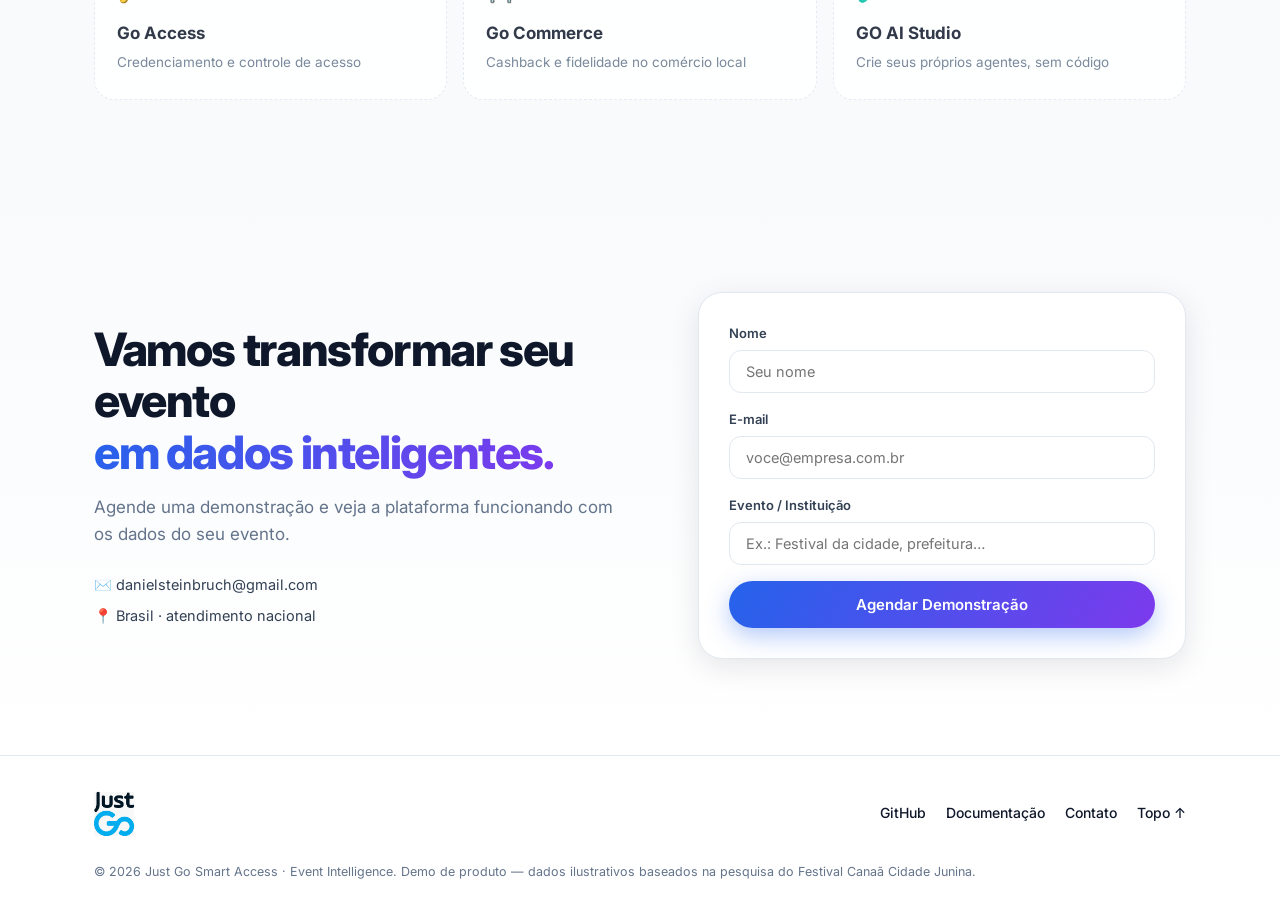
==== commit aca8aea9: "feat: GO Intelligence Chat portado, com quatro correcoes sobre o prototipo Quinta e ultima tela do F" ====
--- a/index.html
+++ b/index.html
@@ -129,6 +129,7 @@
         <span class="eyebrow light">O cérebro da plataforma</span>
         <h2>GO Intelligence: a IA que opera<br/>seu evento e sua cidade.</h2>
         <p style="color:#94a3b8">Toda pergunta vira ação: a IA entende a intenção, aciona o agente certo, executa e aprende. Não é um chatbot — é um sistema operacional inteligente.</p>
+        <a href="chat/" class="btn btn-ghost btn-sm" style="margin-top:18px">🧠 Abrir o GO Intelligence Chat →</a>
       </div>
       <div class="intel-diagram reveal">
         <div class="intel-core">🧠 GO INTELLIGENCE · IA CENTRAL</div>
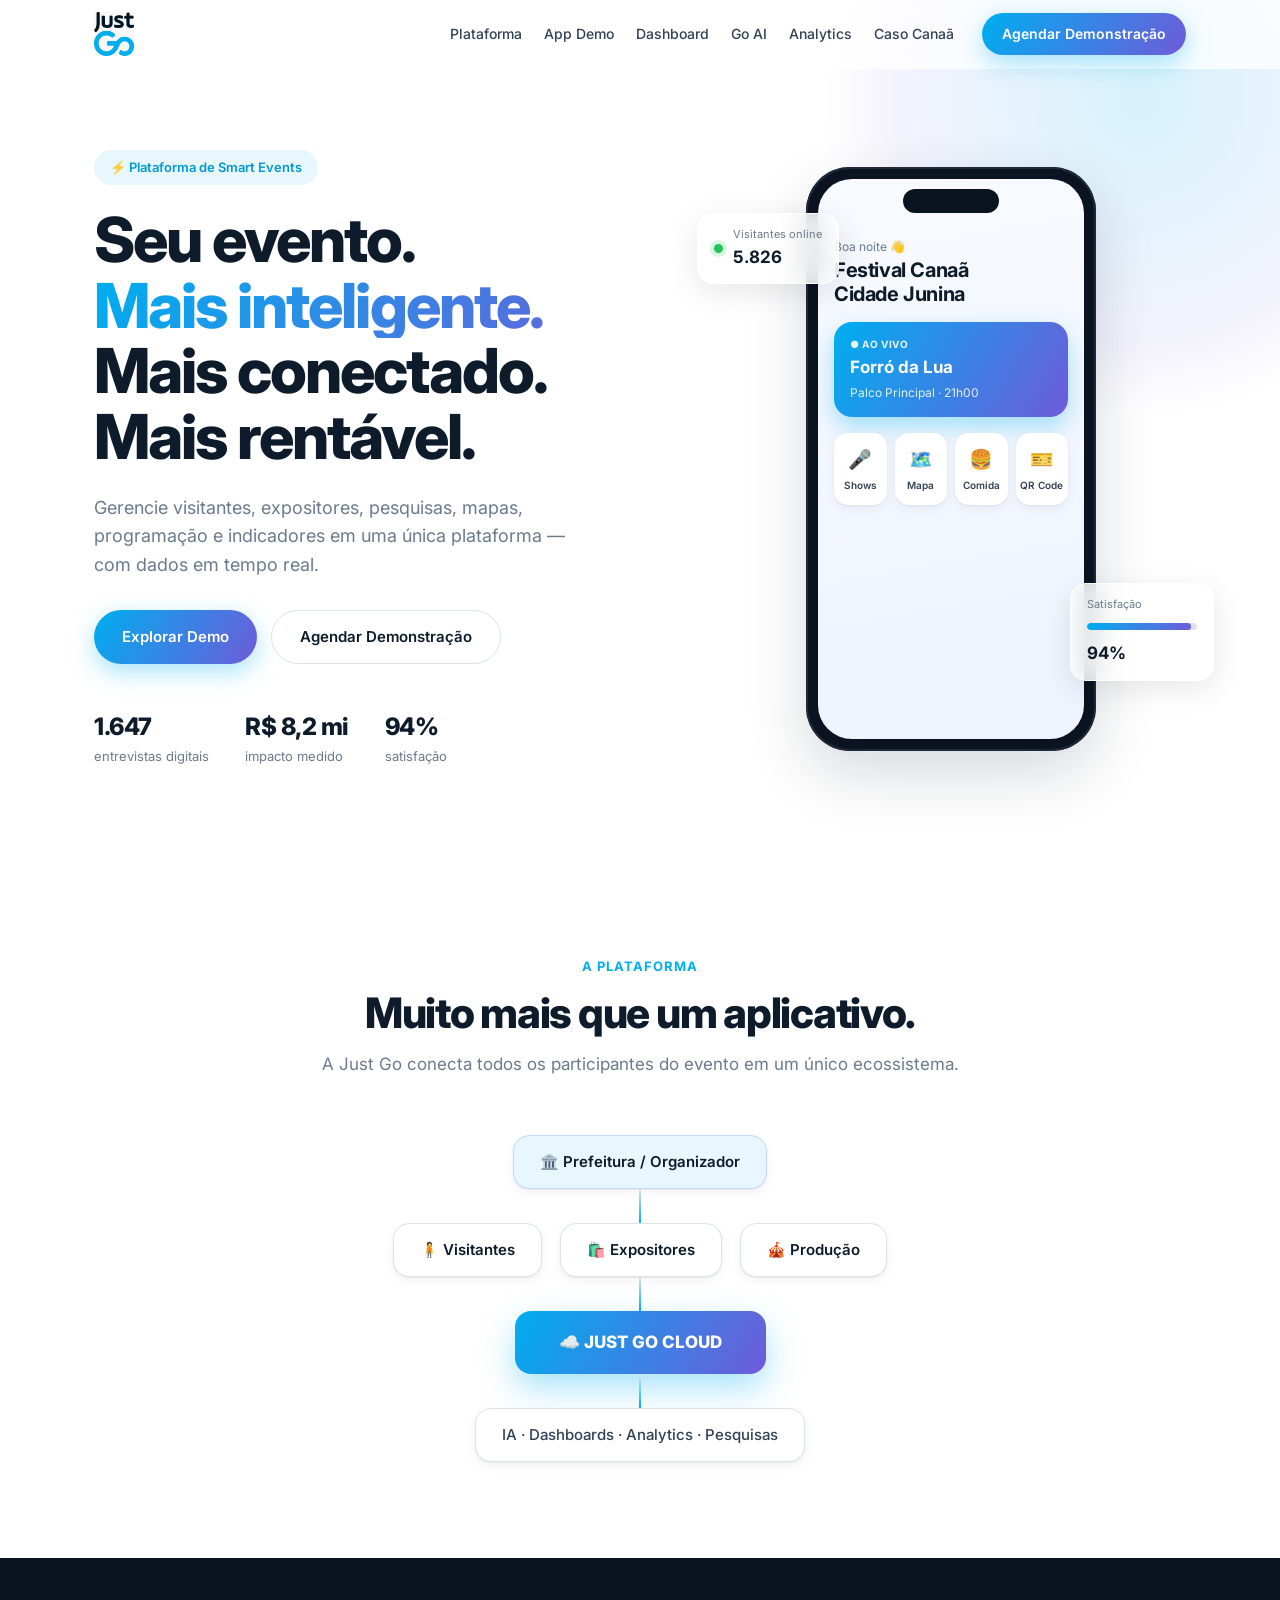
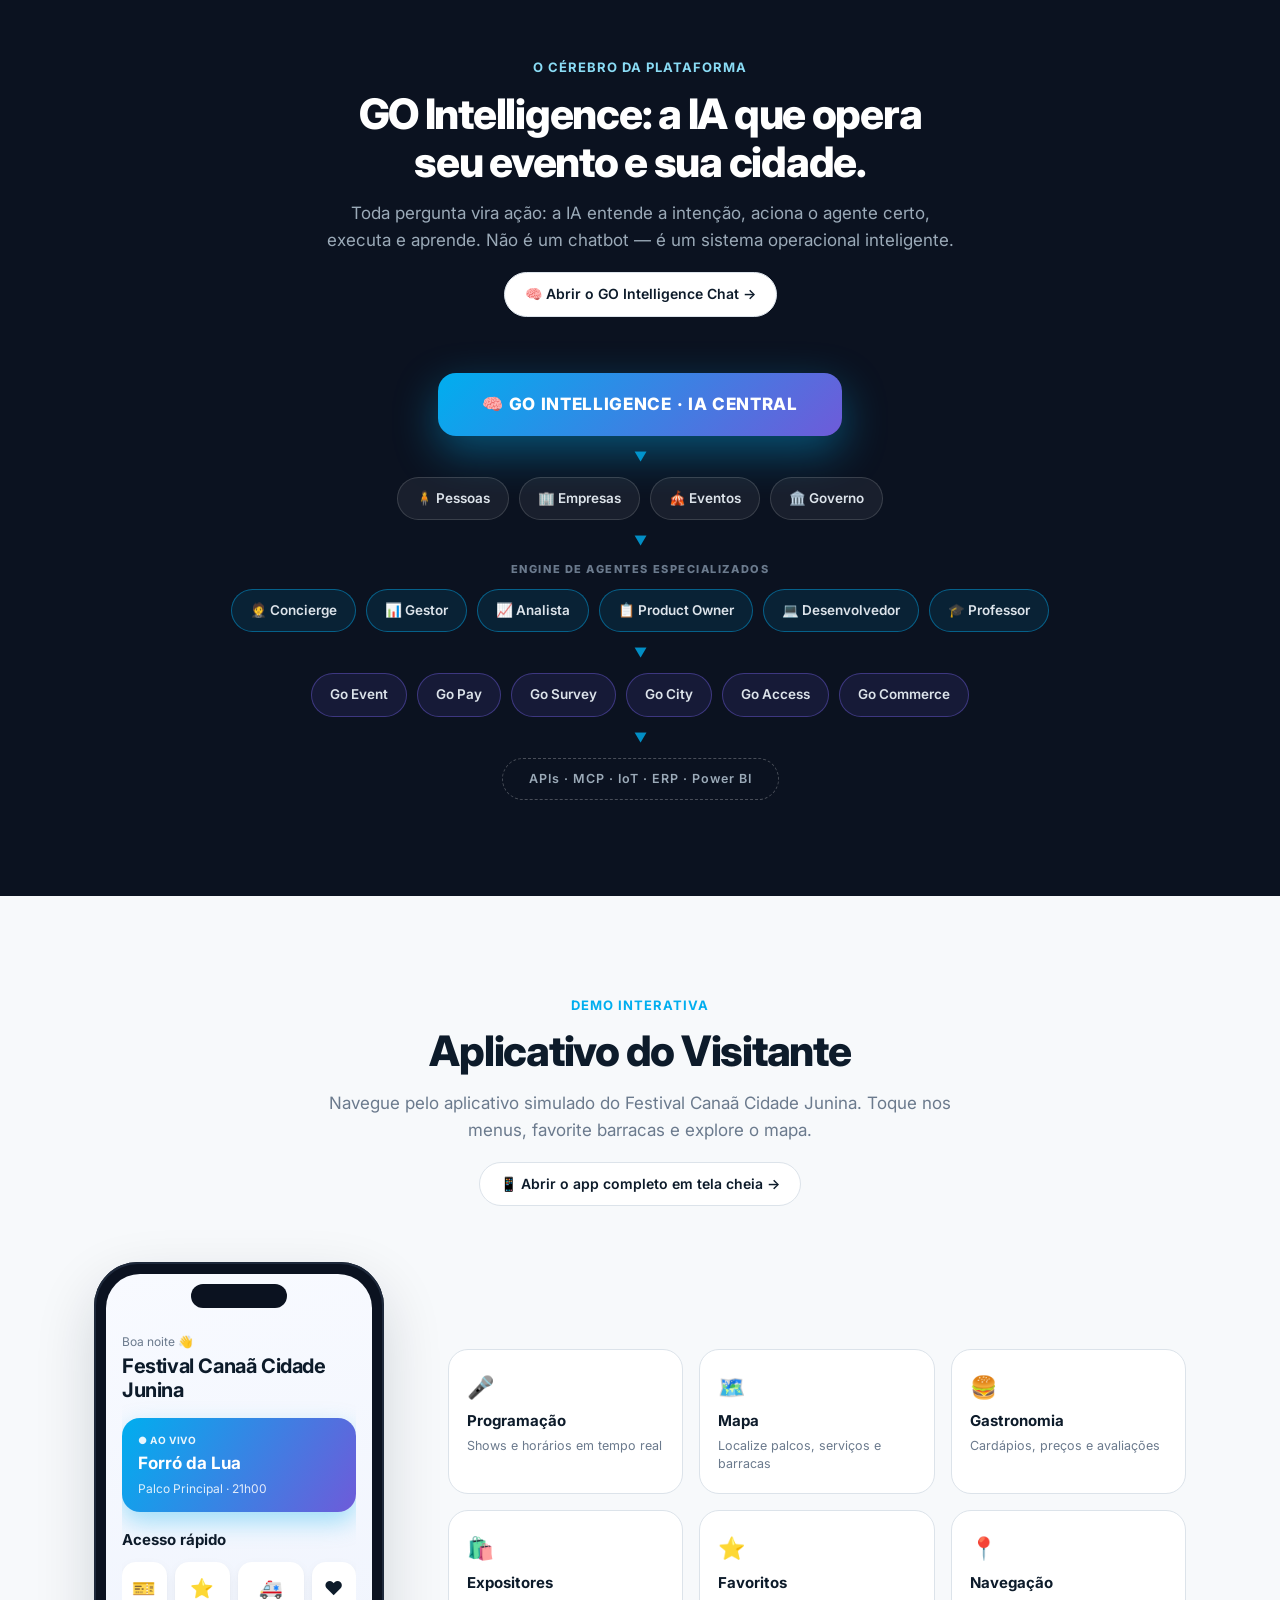
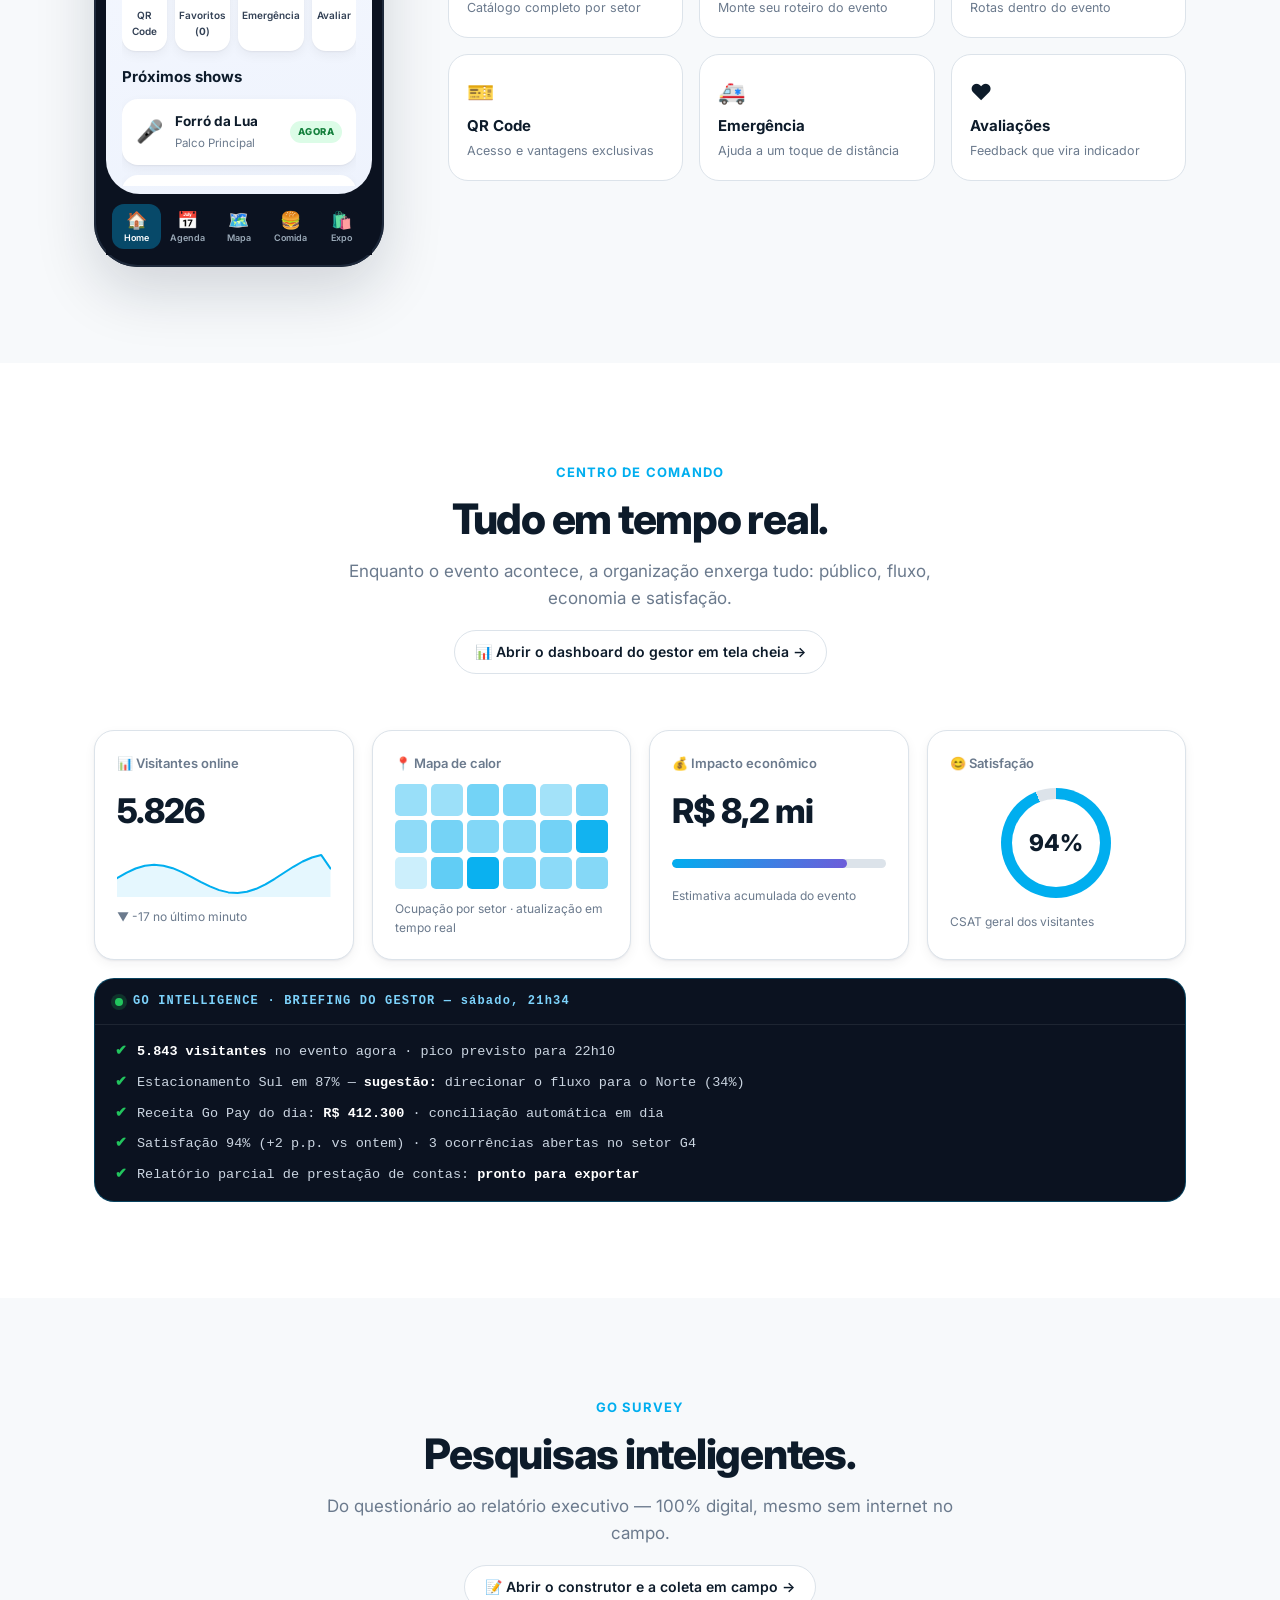
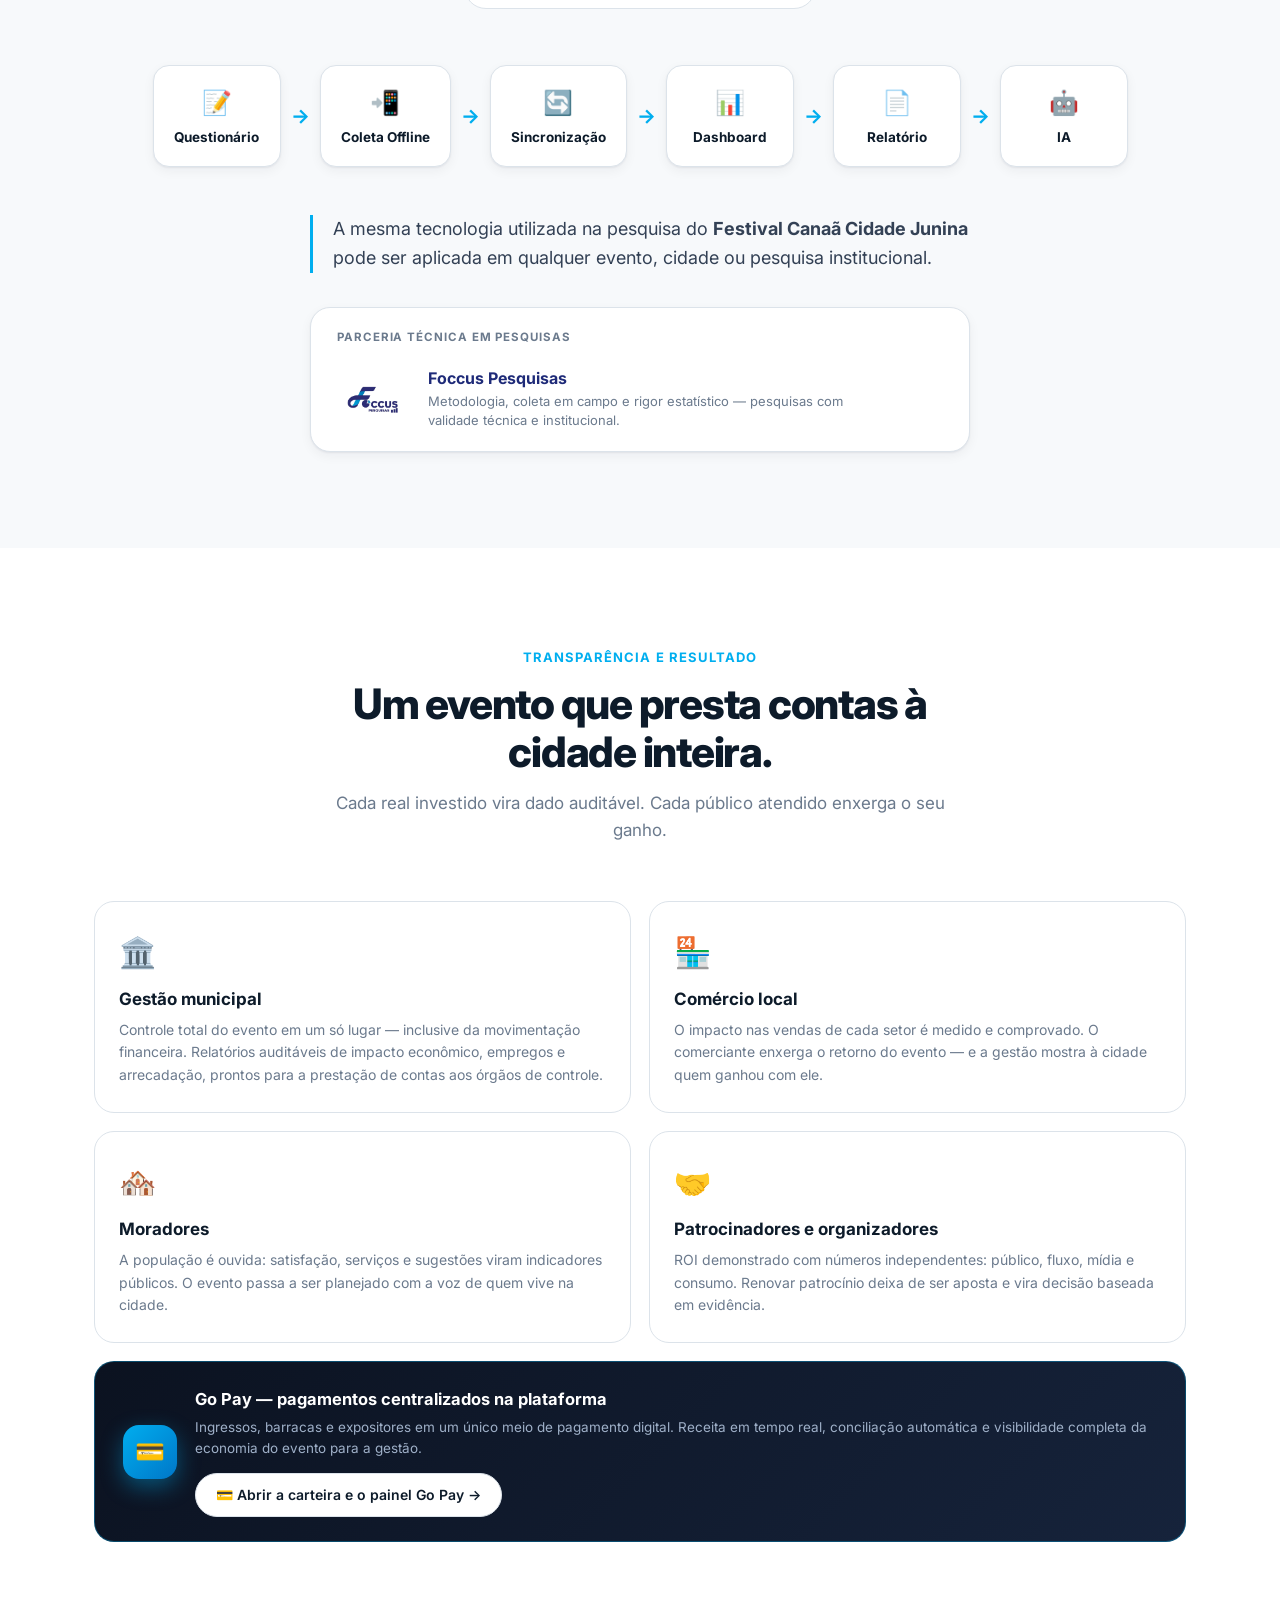
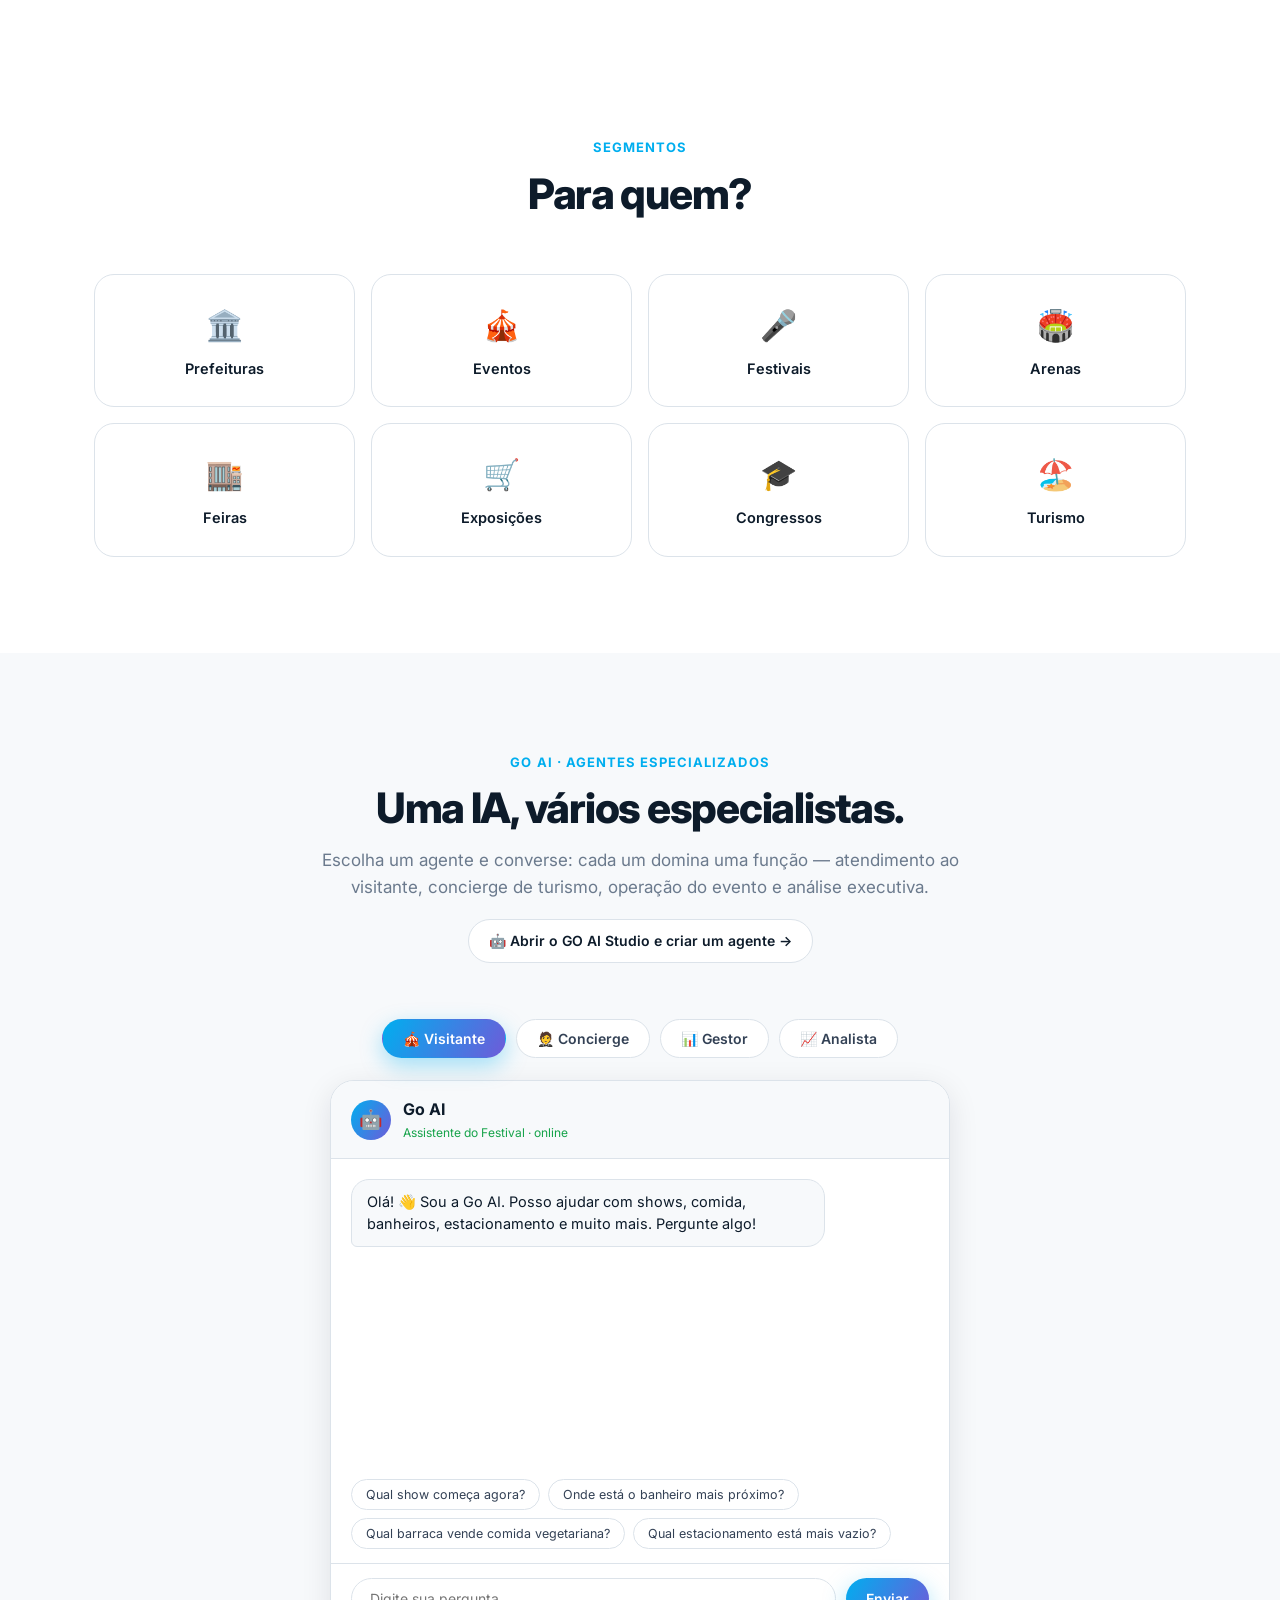
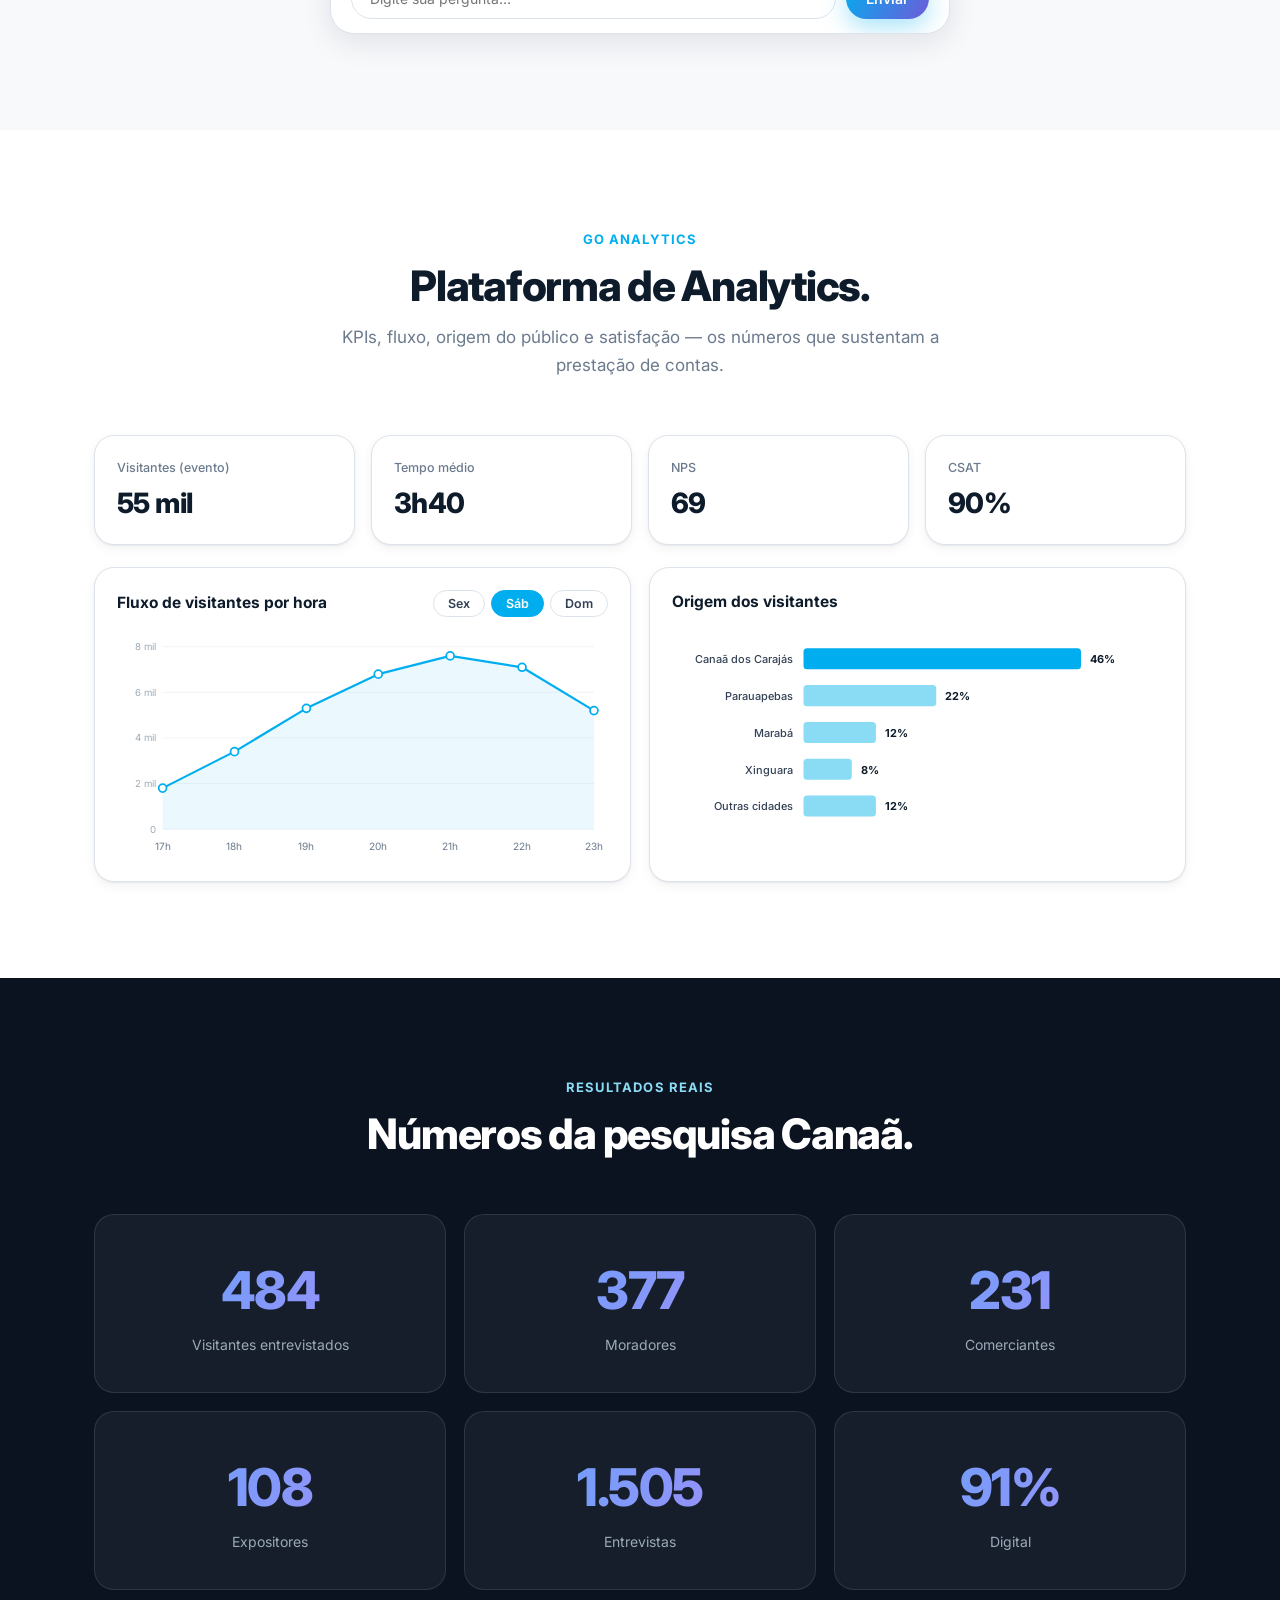
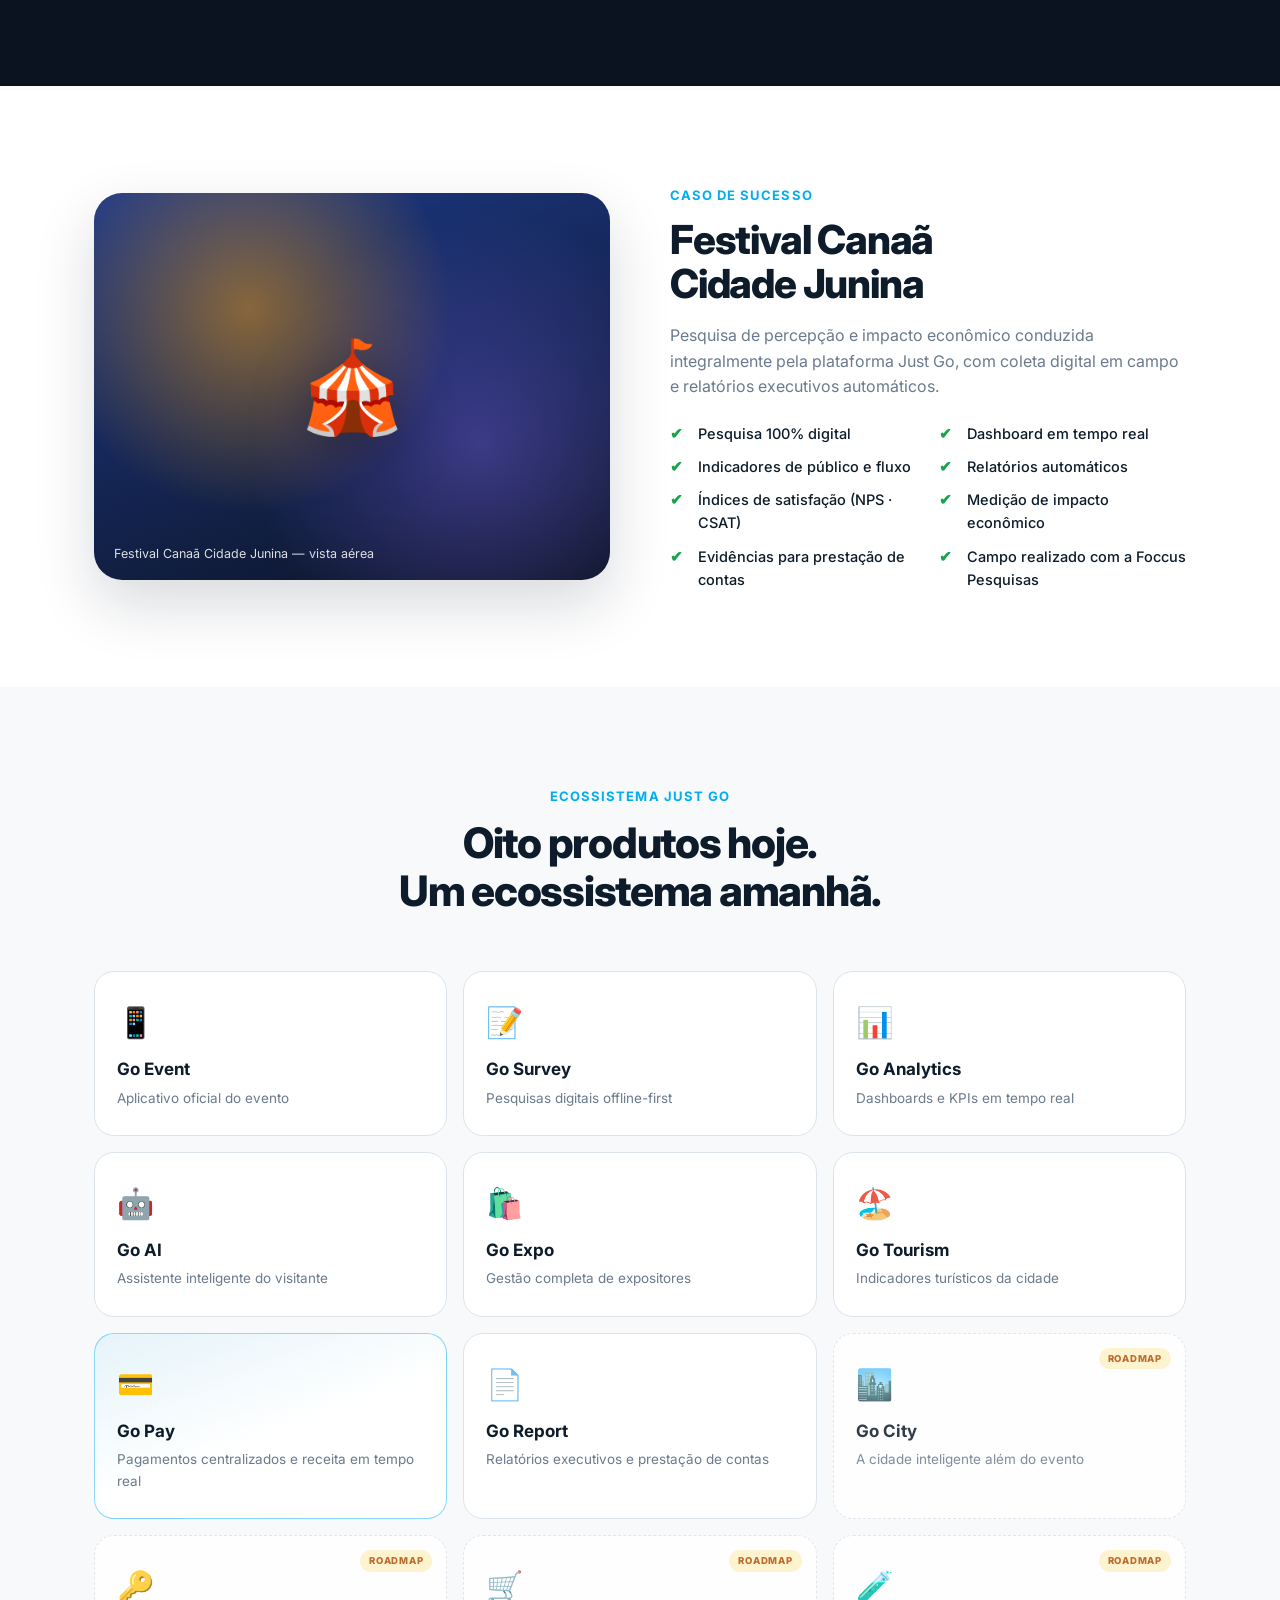
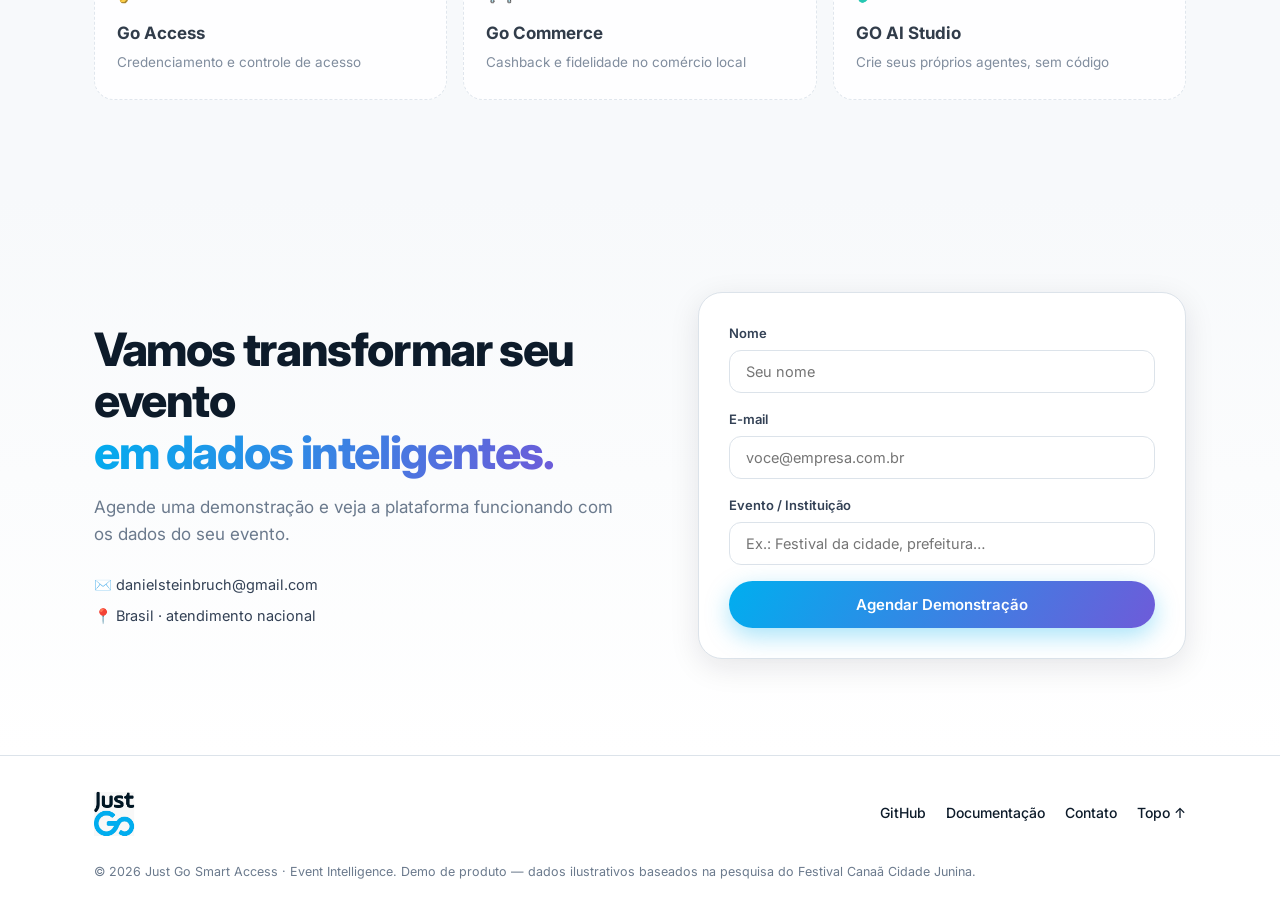
==== commit f18f19af: "refactor: landing migrada para a paleta Go DS A landing era a unica superficie fora do design system" ====
--- a/index.html
+++ b/index.html
@@ -7,11 +7,11 @@
   <meta name="description" content="A Just Go transforma eventos em inteligência para decisão: aplicativo do visitante, pesquisas em campo, dashboards em tempo real, IA e relatórios executivos." />
   <meta property="og:title" content="Just Go — Event Intelligence" />
   <meta property="og:description" content="Seu evento. Mais inteligente. Mais conectado. Mais rentável." />
-  <link rel="icon" href="data:image/svg+xml,<svg xmlns='http://www.w3.org/2000/svg' viewBox='0 0 100 100'><rect width='100' height='100' rx='22' fill='%232563EB'/><text x='50' y='68' font-size='52' font-family='Arial' font-weight='bold' fill='white' text-anchor='middle'>JG</text></svg>" />
+  <link rel="icon" href="data:image/svg+xml,<svg xmlns='http://www.w3.org/2000/svg' viewBox='0 0 100 100'><rect width='100' height='100' rx='22' fill='%2300AEEF'/><text x='50' y='68' font-size='52' font-family='Arial' font-weight='bold' fill='white' text-anchor='middle'>JG</text></svg>" />
   <link rel="preconnect" href="https://fonts.googleapis.com" />
   <link rel="preconnect" href="https://fonts.gstatic.com" crossorigin />
   <link href="https://fonts.googleapis.com/css2?family=Inter:wght@400;500;600;700;800;900&display=swap" rel="stylesheet" />
-  <link rel="stylesheet" href="css/styles.css?v=4" />
+  <link rel="stylesheet" href="css/styles.css?v=5" />
 </head>
 <body>
 
@@ -128,7 +128,7 @@
       <div class="section-head reveal">
         <span class="eyebrow light">O cérebro da plataforma</span>
         <h2>GO Intelligence: a IA que opera<br/>seu evento e sua cidade.</h2>
-        <p style="color:#94a3b8">Toda pergunta vira ação: a IA entende a intenção, aciona o agente certo, executa e aprende. Não é um chatbot — é um sistema operacional inteligente.</p>
+        <p style="color:#9BAAB8">Toda pergunta vira ação: a IA entende a intenção, aciona o agente certo, executa e aprende. Não é um chatbot — é um sistema operacional inteligente.</p>
         <a href="chat/" class="btn btn-ghost btn-sm" style="margin-top:18px">🧠 Abrir o GO Intelligence Chat →</a>
       </div>
       <div class="intel-diagram reveal">
@@ -514,6 +514,6 @@
     </div>
   </footer>
 
-  <script src="js/app.js?v=4"></script>
+  <script src="js/app.js?v=5"></script>
 </body>
 </html>
--- a/css/styles.css
+++ b/css/styles.css
@@ -3,20 +3,22 @@
    Inspiração: Apple · Stripe · Linear · Vercel
    ══════════════════════════════════════════════════ */
 
+/* Paleta oficial Go DS — ver docs/09-design-system.md.
+   Antes daqui a landing usava azul/violeta genericos (#2563eb / #7c3aed),
+   divergindo de app/, dashboard/, gopay/, aistudio/, survey/ e chat/.
+   --teal e --amber foram removidos: nao tinham nenhum uso. */
 :root {
-  --blue: #2563eb;
-  --blue-dark: #1d4ed8;
-  --blue-soft: #eff6ff;
-  --violet: #7c3aed;
-  --teal: #0d9488;
-  --amber: #f59e0b;
-  --ink: #0f172a;
+  --blue: #00AEEF;
+  --blue-dark: #0099D4;
+  --blue-soft: #E8F7FD;
+  --violet: #6E5BD9;
+  --ink: #0D1B2A;
   --ink-2: #334155;
-  --muted: #64748b;
-  --line: #e2e8f0;
+  --muted: #6B7A8D;
+  --line: #DCE3EA;
   --surface: #ffffff;
-  --surface-alt: #f8fafc;
-  --grad: linear-gradient(120deg, #2563eb, #7c3aed);
+  --surface-alt: #F7F9FB;
+  --grad: linear-gradient(120deg, #00AEEF, #6E5BD9);
   --radius: 20px;
   --shadow-sm: 0 1px 2px rgba(15, 23, 42, .06), 0 4px 12px rgba(15, 23, 42, .05);
   --shadow-md: 0 8px 30px rgba(15, 23, 42, .1);
@@ -54,8 +56,8 @@
   padding: 14px 28px; border-radius: 999px; border: 0;
   font-weight: 600; font-size: 15px; transition: .25s;
 }
-.btn-primary { background: var(--grad); color: #fff; box-shadow: 0 8px 24px rgba(37, 99, 235, .35); }
-.btn-primary:hover { transform: translateY(-2px); box-shadow: 0 12px 32px rgba(37, 99, 235, .45); }
+.btn-primary { background: var(--grad); color: #fff; box-shadow: 0 8px 24px rgba(0, 174, 239, .35); }
+.btn-primary:hover { transform: translateY(-2px); box-shadow: 0 12px 32px rgba(0, 174, 239, .45); }
 .btn-ghost { background: #fff; color: var(--ink); border: 1px solid var(--line); }
 .btn-ghost:hover { border-color: var(--blue); color: var(--blue); }
 .btn-sm { padding: 10px 20px; font-size: 14px; }
@@ -89,7 +91,7 @@
 .hero { position: relative; padding: 150px 0 90px; overflow: hidden; }
 .hero-glow {
   position: absolute; top: -220px; right: -180px; width: 640px; height: 640px;
-  background: radial-gradient(circle, rgba(37, 99, 235, .16), rgba(124, 58, 237, .07) 55%, transparent 70%);
+  background: radial-gradient(circle, rgba(0, 174, 239, .16), rgba(110, 91, 217, .07) 55%, transparent 70%);
   border-radius: 50%; pointer-events: none;
 }
 .hero-grid { display: grid; grid-template-columns: 1.1fr .9fr; gap: 48px; align-items: center; }
@@ -147,7 +149,7 @@
 .ps-header h4 { font-size: 20px; line-height: 1.2; letter-spacing: -.02em; }
 .ps-now {
   margin: 16px 0; padding: 14px 16px; border-radius: 18px; color: #fff;
-  background: var(--grad); box-shadow: 0 10px 24px rgba(37, 99, 235, .35);
+  background: var(--grad); box-shadow: 0 10px 24px rgba(0, 174, 239, .35);
   display: flex; flex-direction: column; gap: 2px;
 }
 .live-pill { font-size: 10px; font-weight: 700; letter-spacing: .06em; opacity: .9; }
@@ -168,12 +170,12 @@
   background: #0b1220; padding: 10px 6px 6px;
 }
 .phone-tabbar button {
-  background: none; border: 0; color: #94a3b8; font-size: 17px;
+  background: none; border: 0; color: #9BAAB8; font-size: 17px;
   display: flex; flex-direction: column; align-items: center; gap: 2px;
   padding: 6px 0; border-radius: 12px; transition: .2s;
 }
 .phone-tabbar button span { font-size: 9px; font-weight: 600; }
-.phone-tabbar button.active { color: #fff; background: rgba(37, 99, 235, .35); }
+.phone-tabbar button.active { color: #fff; background: rgba(0, 174, 239, .35); }
 
 .app-screen-inner { overflow-y: auto; flex: 1; animation: screenIn .35s ease; }
 @keyframes screenIn { from { opacity: 0; transform: translateX(14px); } to { opacity: 1; transform: none; } }
@@ -211,7 +213,7 @@
   display: inline-block; font-size: 13px; font-weight: 700; letter-spacing: .08em;
   text-transform: uppercase; color: var(--blue); margin-bottom: 12px;
 }
-.eyebrow.light { color: #93c5fd; }
+.eyebrow.light { color: #8ADCF5; }
 .section-head h2 { font-size: clamp(28px, 3.6vw, 42px); font-weight: 800; letter-spacing: -.03em; line-height: 1.15; }
 .section-head p { margin-top: 14px; color: var(--muted); font-size: 17px; }
 
@@ -224,7 +226,7 @@
 .eco-top { border-color: #c7d8fe; background: var(--blue-soft); }
 .eco-cloud {
   background: var(--grad); color: #fff; border: 0; font-weight: 800;
-  padding: 18px 44px; font-size: 17px; box-shadow: 0 14px 34px rgba(37, 99, 235, .35);
+  padding: 18px 44px; font-size: 17px; box-shadow: 0 14px 34px rgba(0, 174, 239, .35);
 }
 .eco-out { color: var(--ink-2); font-weight: 500; }
 .eco-row { display: flex; gap: 18px; flex-wrap: wrap; justify-content: center; }
@@ -333,23 +335,23 @@
 /* ══════════ GO INTELLIGENCE ══════════ */
 .intel-diagram { display: flex; flex-direction: column; align-items: center; gap: 10px; }
 .intel-core {
-  background: linear-gradient(135deg, #00aeef, #7c3aed); color: #fff;
+  background: linear-gradient(135deg, #00aeef, #6E5BD9); color: #fff;
   font-weight: 800; font-size: 17px; letter-spacing: .04em;
   padding: 18px 44px; border-radius: 18px;
   box-shadow: 0 16px 44px rgba(0, 174, 239, .4);
 }
-.intel-arrow { color: #3b82f6; font-size: 13px; opacity: .8; }
-.intel-label { font-size: 11px; font-weight: 800; letter-spacing: .14em; color: #64748b; }
+.intel-arrow { color: #00AEEF; font-size: 13px; opacity: .8; }
+.intel-label { font-size: 11px; font-weight: 800; letter-spacing: .14em; color: #6B7A8D; }
 .intel-layer { display: flex; gap: 10px; flex-wrap: wrap; justify-content: center; }
 .intel-layer span {
   background: rgba(255, 255, 255, .06); border: 1px solid rgba(255, 255, 255, .14);
-  color: #e2e8f0; font-size: 13.5px; font-weight: 600;
+  color: #DCE3EA; font-size: 13.5px; font-weight: 600;
   padding: 10px 18px; border-radius: 999px;
 }
 .intel-layer.agents span { border-color: rgba(0, 174, 239, .45); background: rgba(0, 174, 239, .1); }
-.intel-layer.mods span { border-color: rgba(124, 58, 237, .45); background: rgba(124, 58, 237, .12); }
+.intel-layer.mods span { border-color: rgba(110, 91, 217, .45); background: rgba(110, 91, 217, .12); }
 .intel-base {
-  border: 1px dashed rgba(255, 255, 255, .25); color: #94a3b8;
+  border: 1px dashed rgba(255, 255, 255, .25); color: #9BAAB8;
   font-size: 12.5px; font-weight: 600; letter-spacing: .08em;
   padding: 10px 26px; border-radius: 999px;
 }
@@ -381,7 +383,7 @@
 .agent-picker button:hover { border-color: var(--blue); color: var(--blue); }
 .agent-picker button.active {
   background: var(--grad); color: #fff; border-color: transparent;
-  box-shadow: 0 8px 22px rgba(37, 99, 235, .35);
+  box-shadow: 0 8px 22px rgba(0, 174, 239, .35);
 }
 
 /* produto em roadmap */
@@ -427,7 +429,7 @@
   flex: 1; border: 1px solid var(--line); border-radius: 999px; padding: 11px 18px;
   font-family: inherit; font-size: 14px; outline: none; transition: .2s;
 }
-.chat-input input:focus { border-color: var(--blue); box-shadow: 0 0 0 3px rgba(37, 99, 235, .12); }
+.chat-input input:focus { border-color: var(--blue); box-shadow: 0 0 0 3px rgba(0, 174, 239, .12); }
 
 /* ══════════ ANALYTICS ══════════ */
 .kpi-row { display: grid; grid-template-columns: repeat(4, 1fr); gap: 16px; margin-bottom: 22px; }
@@ -469,7 +471,7 @@
   border-radius: var(--radius); padding: 34px 24px; text-align: center;
 }
 .num strong { font-size: clamp(36px, 4.4vw, 52px); font-weight: 800; letter-spacing: -.03em; display: block; background: linear-gradient(120deg, #60a5fa, #a78bfa); -webkit-background-clip: text; background-clip: text; color: transparent; }
-.num span { color: #94a3b8; font-size: 14px; }
+.num span { color: #9BAAB8; font-size: 14px; }
 
 /* ══════════ CASO ══════════ */
 .case-grid { display: grid; grid-template-columns: 1fr 1fr; gap: 60px; align-items: center; }
@@ -477,7 +479,7 @@
   aspect-ratio: 4/3; border-radius: 28px; overflow: hidden; position: relative;
   background:
     radial-gradient(circle at 30% 30%, rgba(245, 158, 11, .5), transparent 45%),
-    radial-gradient(circle at 75% 65%, rgba(124, 58, 237, .45), transparent 50%),
+    radial-gradient(circle at 75% 65%, rgba(110, 91, 217, .45), transparent 50%),
     linear-gradient(160deg, #1e3a8a, #0b1220);
   display: grid; place-items: center; box-shadow: var(--shadow-lg);
 }
@@ -524,7 +526,7 @@
   border: 1px solid var(--line); border-radius: 12px; padding: 12px 16px;
   font-family: inherit; font-size: 14.5px; outline: none; transition: .2s;
 }
-.lead-form input:focus { border-color: var(--blue); box-shadow: 0 0 0 3px rgba(37, 99, 235, .12); }
+.lead-form input:focus { border-color: var(--blue); box-shadow: 0 0 0 3px rgba(0, 174, 239, .12); }
 .form-ok { font-size: 13.5px; color: #15803d; background: #dcfce7; padding: 10px 14px; border-radius: 12px; }
 .form-ok em { color: #4d7c0f; }
 
